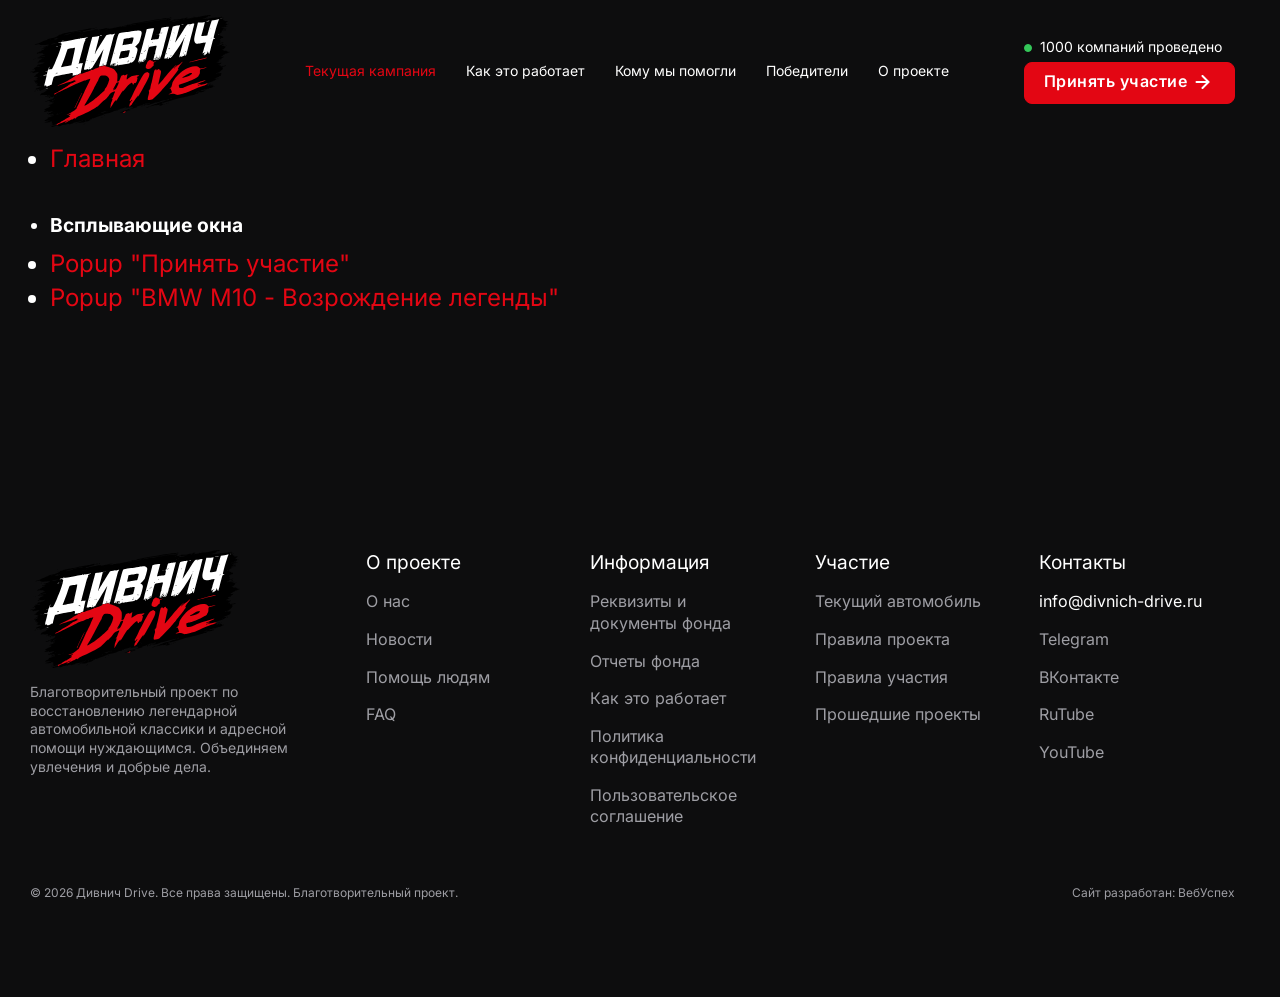
==== index.html @ 44186114 "add" ====
<!DOCTYPE html>
<html lang="ru">
    <head>
        <title>Главная</title>
        <meta http-equiv="X-UA-Compatible" content="IE=edge" />
        <meta charset="utf-8" />
        <meta name="keywords" content="" />
        <meta name="description" content="" />
        <meta name="author" content="" />
        <meta name="viewport" content="width=device-width, initial-scale=1.0" />
        <link rel="stylesheet" href="./css/reset.css" />
        <link rel="stylesheet" href="./css/fancybox.css" />
        <link rel="stylesheet" href="./css/swiper-bundle.min.css" />

        <script src="./js/swiper-bundle.min.js" defer></script>
        <script src="./js/inputmask.min.js" defer></script>
        <script src="./js/fancybox.umd.js" defer></script>
        <script src="./js/scripts.js" defer></script>
        <link rel="stylesheet" href="./css/style.css" />
    </head>
    <body>
        <!-- wrap -->
        <div class="wrap">
            <!-- header -->
            <header class="header">
                <div class="inner-wrap">
                    <div class="logo-inner-wrap">
                        <a href="" class="logo">
                            <img src="./img/logo.svg" alt="" />
                        </a>
                    </div>
                    <div class="menu-inner-wrap js-popup-wrap">
                        <a href="" class="btn-popup btn-action-ico ico-menu js-btn-popup-toggle"></a>
                        <div class="menu-content-block js-popup-block">
                            <div class="menu-wrap">
                                <ul class="menu">
                                    <li>
                                        <a href="" class="btn-menu active">
                                            <div class="button-title">Текущая кампания</div>
                                        </a>
                                    </li>
                                    <li>
                                        <a href="" class="btn-menu">
                                            <div class="button-title">Как это работает</div>
                                        </a>
                                    </li>
                                    <li>
                                        <a href="" class="btn-menu">
                                            <div class="button-title">Кому мы помогли</div>
                                        </a>
                                    </li>
                                    <li>
                                        <a href="" class="btn-menu">
                                            <div class="button-title">Победители</div>
                                        </a>
                                    </li>
                                    <li>
                                        <a href="" class="btn-menu">
                                            <div class="button-title">О проекте</div>
                                        </a>
                                    </li>
                                </ul>
                            </div>
                            <div class="actions-wrap">
                                <div class="info-wrap">
                                    <div class="elm-status">1000 компаний проведено</div>
                                </div>
                                <div class="action-wrap">
                                    <a
                                        href=""
                                        class="btn button-small button-arrow js-popup-open"
                                        data-popup="popup-main"
                                    >
                                        <div class="button-title">Принять участие</div>
                                    </a>
                                </div>
                            </div>
                        </div>
                    </div>
                    <div class="actions-inner-wrap">
                        <div class="info-wrap">
                            <div class="elm-status">1000 компаний проведено</div>
                        </div>
                        <div class="action-wrap">
                            <a href="" class="btn button-small button-arrow js-popup-open" data-popup="popup-main">
                                <div class="button-title">Принять участие</div>
                            </a>
                        </div>
                    </div>
                </div>
            </header>
            <!-- /header -->
            <!-- page -->
            <div class="page-full">
                <br />
                <br />
                <br />
                <br />
                <br />
                <style>
                    .ul-menu {
                        font-size: 1.5em;
                        line-height: 1.15;
                    }
                    .ul-menu li {
                        padding-left: 0;
                        margin: 0;
                    }
                    .ul-menu li a {
                        display: inline-block;
                        padding: 3px 0;
                    }
                    .ul-menu li:before {
                        display: none;
                    }
                    .ul-menu .li-sep {
                        font-size: 0.8em;
                        font-weight: bold;
                        margin-top: 2em;
                        padding-bottom: 0.6em;
                    }
                    .ul-menu .li-sep:first-child {
                        margin-top: 0;
                    }
                </style>
                <ul class="ul-menu">
                    <li class="li-sep">Основные страницы</li>
                    <li><a href="main.html">Главная</a></li>

                    <li class="li-sep">Всплывающие окна</li>
                    <li><a href="" class="js-popup-open" data-popup="popup-main">Popup "Принять участие"</a></li>
                    <li>
                        <a href="" class="js-popup-open" data-popup="popup-project">
                            Popup "BMW M10 - Возрождение легенды"
                        </a>
                    </li>
                </ul>
                <br />
                <br />
                <br />
                <br />
                <br />
            </div>
            <!-- /page -->

            <!-- footer -->
            <footer class="footer">
                <!--footer-main-panel-->
                <div class="footer-main-panel cnt-section">
                    <div class="inner-wrap">
                        <div class="info-inner-wrap">
                            <div class="logo-wrap">
                                <a href="" class="logo">
                                    <img src="./img/logo.svg" alt="" />
                                </a>
                            </div>
                            <div class="info-wrap">
                                <p>
                                    Благотворительный проект по восстановлению легендарной автомобильной классики и
                                    адресной помощи нуждающимся. Объединяем увлечения и добрые дела.
                                </p>
                            </div>
                        </div>
                        <div class="menu-inner-wrap">
                            <div class="menu-wrap">
                                <div class="menu-title">О проекте</div>
                                <ul class="menu">
                                    <li><a href="">О нас</a></li>
                                    <li><a href="">Новости</a></li>
                                    <li><a href="">Помощь людям</a></li>
                                    <li><a href="">FAQ</a></li>
                                </ul>
                            </div>
                            <div class="menu-wrap">
                                <div class="menu-title">Информация</div>
                                <ul class="menu">
                                    <li><a href="">Реквизиты и документы фонда</a></li>
                                    <li><a href="">Отчеты фонда</a></li>
                                    <li><a href="">Как это работает</a></li>
                                    <li><a href="">Политика конфиденциальности</a></li>
                                    <li><a href="">Пользовательское соглашение</a></li>
                                </ul>
                            </div>
                            <div class="menu-wrap">
                                <div class="menu-title">Участие</div>
                                <ul class="menu">
                                    <li><a href="">Текущий автомобиль</a></li>
                                    <li><a href="">Правила проекта</a></li>
                                    <li><a href="">Правила участия</a></li>
                                    <li><a href="">Прошедшие проекты</a></li>
                                </ul>
                            </div>
                            <div class="menu-wrap">
                                <div class="menu-title">Контакты</div>
                                <ul class="menu">
                                    <li><a href="" class="btn-menu-light">info@divnich-drive.ru</a></li>
                                    <li><a href="">Telegram</a></li>
                                    <li><a href="">ВКонтакте</a></li>
                                    <li><a href="">RuTube</a></li>
                                    <li><a href="">YouTube</a></li>
                                </ul>
                            </div>
                        </div>
                    </div>
                </div>
                <!--/footer-main-panel-->
                <!--footer-bottom-panel-->
                <div class="footer-bottom-panel cnt-section">
                    <div class="inner-wrap">
                        <div class="info-inner-wrap">
                            <div class="info-wrap">
                                <p>© 2026 Дивнич Drive. Все права защищены. Благотворительный проект.</p>
                            </div>
                            <div class="info-wrap">
                                <p>
                                    Сайт разработан:
                                    <a href="">ВебУспех</a>
                                </p>
                            </div>
                        </div>
                    </div>
                </div>
                <!--/footer-bottom-panel-->
            </footer>
            <!-- /footer -->
        </div>
        <!-- /wrap -->

        <!-- popups (всплывающие окна) -->
        <div class="popup-outer-box" id="popup-main">
            <div class="popup-box">
                <a href="" class="btn-popup-close btn-action-ico ico-close js-popup-close"></a>
                <div class="popup-content-wrap">
                    <form action="/" class="form-box">
                        <div class="frm-title-wrap">
                            <div class="frm-title h2-title">Участвовать в&nbsp;проекте</div>
                        </div>
                        <div class="frm-content-wrap">
                            <div class="frm-total-wrap">
                                <div class="frm-total-title text-shadow">Стоимость участия</div>
                                <div class="frm-total-value text-shadow text-att h1-title">5 000 ₽</div>
                            </div>
                            <div class="frm-row">
                                <div class="row-title">ФИО</div>
                                <div class="frm-field">
                                    <div class="frm-field-input">
                                        <input type="text" class="form-input" placeholder="Иванов Иван Иванович" />
                                    </div>
                                </div>
                            </div>
                            <div class="frm-row">
                                <div class="row-title">Номер телефона</div>
                                <div class="frm-field">
                                    <div class="frm-field-input">
                                        <input type="tel" class="form-input" placeholder="" />
                                    </div>
                                </div>
                            </div>
                            <div class="frm-row">
                                <div class="row-title">Выберите способ оплаты</div>
                                <div class="frm-field field-half">
                                    <div class="frm-select-button">
                                        <input type="radio" name="pay-popup" id="pay-popup01" checked />
                                        <label for="pay-popup01">
                                            <div class="lbl-ico">
                                                <img
                                                    src="data:image/svg+xml,%3csvg%20width='39'%20height='45'%20viewBox='0%200%2039%2045'%20fill='none'%20xmlns='http://www.w3.org/2000/svg'%3e%3cpath%20d='M11.3246%2022.4961L5.45044%2025.8829L0%2035.3212L22.2338%2022.4961H11.3246Z'%20fill='%23874691'/%3e%3cpath%20d='M28.1081%2012.8252L22.2339%2016.212L16.7834%2025.6503L39.0089%2012.8252H28.1081Z'%20fill='%23DA1844'/%3e%3cpath%20d='M22.2339%209.43827L16.7834%200V19.3497V25.6502V45L22.2339%2035.5617V9.43827Z'%20fill='%23F9B229'/%3e%3cpath%20d='M16.7834%200L22.2339%209.43827L28.1081%2012.8251H39.0089L16.7834%200Z'%20fill='%23F07F1A'/%3e%3cpath%20d='M16.7834%2019.3496V44.9999L22.2339%2035.5615V28.7796L16.7834%2019.3496Z'%20fill='%2372B22C'/%3e%3cpath%20d='M28.1081%2032.1748L22.2339%2035.5617L16.7834%2045L39.0089%2032.1748H28.1081Z'%20fill='%2300743E'/%3e%3cpath%20d='M0%209.6709V35.3211L5.45044%2025.8829V19.1092L0%209.6709Z'%20fill='%235F5A94'/%3e%3cpath%20d='M16.7834%2019.3499V19.3582L0%209.6709L5.45044%2019.1092L28.108%2032.1751H39.0089L16.7834%2019.3499Z'%20fill='%230D90CD'/%3e%3c/svg%3e"
                                                    alt=""
                                                />
                                            </div>
                                            <div class="lbl-title-wrap text-shadow">
                                                <div class="lbl-title">СБП</div>
                                                <div class="lbl-info">Быстро и&nbsp;безопасно</div>
                                            </div>
                                        </label>
                                    </div>
                                </div>
                                <div class="frm-field field-half">
                                    <div class="frm-select-button">
                                        <input type="radio" name="pay-popup" id="pay-popup02" />
                                        <label for="pay-popup02">
                                            <div class="lbl-ico">
                                                <img
                                                    src="data:image/svg+xml,%3csvg%20width='39'%20height='31'%20viewBox='0%200%2039%2031'%20fill='none'%20xmlns='http://www.w3.org/2000/svg'%3e%3cpath%20d='M35.7432%200H3.25677C1.45573%200%200%201.45573%200%203.25V27.0833C0%2028.8776%201.45573%2030.3333%203.25677%2030.3333H35.7432C37.5443%2030.3333%2039%2028.8776%2039%2027.0833V3.25C39%201.45573%2037.5443%200%2035.7432%200ZM3.66302%203.25H35.337C35.5604%203.25%2035.7432%203.43281%2035.7432%203.65625V6.5H3.25677V3.65625C3.25677%203.43281%203.43958%203.25%203.66302%203.25ZM35.337%2027.0833H3.66302C3.43958%2027.0833%203.25677%2026.9005%203.25677%2026.6771V15.1667H35.7432V26.6771C35.7432%2026.9005%2035.5604%2027.0833%2035.337%2027.0833ZM13%2020.3125V23.0208C13%2023.4677%2012.6344%2023.8333%2012.1875%2023.8333H7.3125C6.86563%2023.8333%206.5%2023.4677%206.5%2023.0208V20.3125C6.5%2019.8656%206.86563%2019.5%207.3125%2019.5H12.1875C12.6344%2019.5%2013%2019.8656%2013%2020.3125ZM26%2020.3125V23.0208C26%2023.4677%2025.6344%2023.8333%2025.1875%2023.8333H15.9792C15.5323%2023.8333%2015.1667%2023.4677%2015.1667%2023.0208V20.3125C15.1667%2019.8656%2015.5323%2019.5%2015.9792%2019.5H25.1875C25.6344%2019.5%2026%2019.8656%2026%2020.3125Z'%20fill='white'/%3e%3c/svg%3e"
                                                    alt=""
                                                />
                                            </div>
                                            <div class="lbl-title-wrap text-shadow">
                                                <div class="lbl-title">Банковской картой</div>
                                            </div>
                                        </label>
                                    </div>
                                </div>
                            </div>
                            <div class="frm-row-submit">
                                <div class="frm-field">
                                    <button type="submit" class="btn">
                                        <div class="button-title">Оплатить и участвовать</div>
                                    </button>
                                </div>
                                <div class="frm-field field-info">
                                    <div class="elm-panel-info">
                                        <div class="elm-ico">
                                            <img
                                                src="data:image/svg+xml,%3csvg%20width='24'%20height='22'%20viewBox='-3%200%2024%2022'%20fill='none'%20xmlns='http://www.w3.org/2000/svg'%3e%3cpath%20d='M16.9898%202.76328L9.02578%200.0492187C8.92969%200.0164062%208.80078%200%208.67188%200C8.54297%200%208.41406%200.0164062%208.31797%200.0492187L0.353906%202.76328C0.159375%202.82891%200%203.05391%200%203.26016V14.5664C0%2014.7727%200.133594%2015.0445%200.295313%2015.1734L8.37422%2021.4687C8.45625%2021.532%208.56172%2021.5648%208.66953%2021.5648C8.77734%2021.5648%208.88516%2021.532%208.96484%2021.4687L17.0438%2015.1734C17.2055%2015.0469%2017.3391%2014.775%2017.3391%2014.5664V3.26016C17.3438%203.05391%2017.1844%202.83125%2016.9898%202.76328ZM15.6562%2014.1164L8.67188%2019.5586L1.6875%2014.1164V4.09453L8.67188%201.71328L15.6562%204.09453V14.1164ZM6.14531%209.40547C6.075%209.30937%205.9625%209.25078%205.84063%209.25078H4.54688C4.39453%209.25078%204.30547%209.42422%204.39453%209.54844L7.35703%2013.6266C7.39206%2013.6745%207.43791%2013.7135%207.49085%2013.7404C7.5438%2013.7673%207.60234%2013.7813%207.66172%2013.7813C7.7211%2013.7813%207.77964%2013.7673%207.83258%2013.7404C7.88553%2013.7135%207.93138%2013.6745%207.96641%2013.6266L12.9492%206.76641C13.0383%206.64219%2012.9492%206.46875%2012.7969%206.46875H11.5031C11.3836%206.46875%2011.2687%206.52734%2011.1984%206.62344L7.66172%2011.4937L6.14531%209.40547Z'%20fill='%23E30613'/%3e%3c/svg%3e"
                                                alt=""
                                            />
                                        </div>
                                        <div class="panel-title-wrap">
                                            <div class="panel-title">Ваши данные под защитой</div>
                                        </div>
                                    </div>
                                </div>
                            </div>
                        </div>
                        <div class="frm-info-wrap">
                            <div class="elm-ico">
                                <img
                                    src="data:image/svg+xml,%3csvg%20width='42'%20height='42'%20viewBox='0%200%2042%2042'%20fill='none'%20xmlns='http://www.w3.org/2000/svg'%3e%3cg%20id='24%20/%20notifications%20/%20alert-circle'%3e%3cpath%20id='icon'%20fill-rule='evenodd'%20clip-rule='evenodd'%20d='M1.73804%2021C1.73804%2031.6315%2010.2976%2040.25%2020.8563%2040.25C31.415%2040.25%2039.9746%2031.6315%2039.9746%2021C39.9746%2010.3685%2031.415%201.75%2020.8563%201.75C10.2976%201.75%201.73804%2010.3685%201.73804%2021ZM36.4985%2021C36.4985%2029.6985%2029.4953%2036.75%2020.8563%2036.75C12.2173%2036.75%205.21409%2029.6985%205.21409%2021C5.21409%2012.3015%2012.2173%205.25%2020.8563%205.25C29.4953%205.25%2036.4985%2012.3015%2036.4985%2021ZM20.8569%2031.4971C21.8171%2031.4971%2022.5955%2030.7136%2022.5955%2029.7471C22.5955%2028.7806%2021.8171%2027.9971%2020.8569%2027.9971C19.8967%2027.9971%2019.1183%2028.7806%2019.1183%2029.7471C19.1183%2030.7136%2019.8967%2031.4971%2020.8569%2031.4971ZM22.6006%2010.4971H19.1234V24.4971H22.6006V10.4971Z'%20fill='%23E30613'/%3e%3c/g%3e%3c/svg%3e"
                                    alt=""
                                />
                            </div>
                            <div class="info-title">
                                После оплаты вы получите номер участника. Список участников будет опубликован перед
                                прямым эфиром
                            </div>
                        </div>
                    </form>
                </div>
            </div>
        </div>
        <!--/popup-outer-box-->

        <div class="popup-outer-box popup-project" id="popup-project">
            <div class="popup-box">
                <a href="" class="btn-popup-close btn-action-ico ico-close js-popup-close"></a>
                <div class="popup-content-wrap">
                    <div class="popup-inner-content">
                        <!--info-project-box-->
                        <div class="info-project-box">
                            <div class="box-inner-wrap">
                                <div class="title-inner-wrap">
                                    <h1 class="page-title text-shadow section-title">
                                        BMW М10
                                        <br />
                                        <span class="text-att">Возрождение легенды</span>
                                    </h1>
                                    <h2 class="h4-title section-subtitle h4-title elm-hidden-desktop">
                                        Стань участником проекта
                                        <br />
                                        “BMW M10”
                                    </h2>
                                    <p>
                                        Мы фиксируем каждый этап проекта — от покупки автомобиля до финальной
                                        подготовки. Здесь можно следить за ходом работ, смотреть фото и видео и видеть,
                                        как BMW M10 постепенно возвращается к новой жизни
                                    </p>
                                </div>
                                <div class="bg-photo-wrap">
                                    <img src="./img/popup.jpg" alt="" class="img-bg-cover" />
                                </div>
                                <div class="photo-inner-wrap">
                                    <div class="elm-photo">
                                        <img src="./img/popup.png" alt="" />
                                    </div>
                                </div>
                                <div class="info-inner-wrap">
                                    <div class="info-title h4-title">Характеристики:</div>
                                    <div class="info-rows-wrap">
                                        <div class="elm-row">
                                            <div class="row-title">Марка</div>
                                            <div class="row-value">BMW M10</div>
                                        </div>
                                        <div class="elm-row">
                                            <div class="row-title">Год выпуска</div>
                                            <div class="row-value">2010</div>
                                        </div>
                                        <div class="elm-row">
                                            <div class="row-title">Двигатель</div>
                                            <div class="row-value">3,0 л - 350 л/с</div>
                                        </div>
                                        <div class="elm-row">
                                            <div class="row-title">Коробка</div>
                                            <div class="row-value">Автомат</div>
                                        </div>
                                        <div class="elm-row">
                                            <div class="row-title">Привод</div>
                                            <div class="row-value">Задний</div>
                                        </div>
                                        <div class="elm-row">
                                            <div class="row-title">Пробег</div>
                                            <div class="row-value">32 000 км</div>
                                        </div>
                                        <div class="elm-row row-column">
                                            <div class="row-title">Комплектация</div>
                                            <div class="row-value">
                                                M пакет, люк, камера заднего вида, электропакет, полный электропакет
                                            </div>
                                        </div>
                                    </div>
                                </div>
                                <div class="more-inner-wrap">
                                    <a href="" class="btn button-link button-arrow js-btn-tgl active">
                                        <div class="button-title">
                                            <span class="button-text-show">Развернуть характеристики</span>
                                            <span class="button-text-hide">Свернуть характеристики</span>
                                        </div>
                                    </a>
                                </div>
                            </div>
                        </div>
                        <!--/info-project-box-->
                        <!--title-box-->
                        <div class="title-box">
                            <h2 class="h2-title section-title">Прогресс проекта</h2>
                        </div>
                        <!--/title-box-->
                        <!--tiles-box-->
                        <div class="tiles-box">
                            <div class="slider-inner-wrap slider-tiles">
                                <div class="slider-wrap swiper">
                                    <div class="slider swiper-wrapper">
                                        <!--sl-wrap-->
                                        <div class="sl-wrap swiper-slide">
                                            <div class="item-tile-progress">
                                                <div class="elm-ico">
                                                    <img src="./img/progress01.svg" alt="" />
                                                </div>
                                                <div class="tile-title">Покупка автомобиля</div>
                                                <div class="tile-status">
                                                    <div class="elm-status color-alert">Выполнено</div>
                                                </div>
                                            </div>
                                        </div>
                                        <!--/sl-wrap-->
                                        <!--sl-wrap-->
                                        <div class="sl-wrap swiper-slide">
                                            <div class="item-tile-progress">
                                                <div class="elm-ico">
                                                    <img src="./img/progress01.svg" alt="" />
                                                </div>
                                                <div class="tile-title">Подготовка автомобиля</div>
                                                <div class="tile-status">
                                                    <div class="elm-status color-alert">Выполнено</div>
                                                </div>
                                            </div>
                                        </div>
                                        <!--/sl-wrap-->
                                        <!--sl-wrap-->
                                        <div class="sl-wrap swiper-slide">
                                            <div class="item-tile-progress">
                                                <div class="elm-ico">
                                                    <img src="./img/progress01.svg" alt="" />
                                                </div>
                                                <div class="tile-title">Тестирование автомобиля</div>
                                                <div class="tile-status">
                                                    <div class="elm-status color-progress">В процессе</div>
                                                </div>
                                            </div>
                                        </div>
                                        <!--/sl-wrap-->
                                        <!--sl-wrap-->
                                        <div class="sl-wrap swiper-slide">
                                            <div class="item-tile-progress">
                                                <div class="elm-ico">
                                                    <img src="./img/progress01.svg" alt="" />
                                                </div>
                                                <div class="tile-title">Доработки автомобиля</div>
                                                <div class="tile-status">
                                                    <div class="elm-status color-base-light">Скоро</div>
                                                </div>
                                            </div>
                                        </div>
                                        <!--/sl-wrap-->
                                        <!--sl-wrap-->
                                        <div class="sl-wrap swiper-slide">
                                            <div class="item-tile-progress">
                                                <div class="elm-ico">
                                                    <img src="./img/progress01.svg" alt="" />
                                                </div>
                                                <div class="tile-title">Финальная съемка</div>
                                                <div class="tile-status">
                                                    <div class="elm-status color-base-light">Скоро</div>
                                                </div>
                                            </div>
                                        </div>
                                        <!--/sl-wrap-->
                                        <!--sl-wrap-->
                                        <div class="sl-wrap swiper-slide">
                                            <div class="item-tile-progress">
                                                <div class="elm-ico">
                                                    <img src="./img/progress01.svg" alt="" />
                                                </div>
                                                <div class="tile-title">Прямой эфир</div>
                                                <div class="tile-status">
                                                    <div class="elm-status color-base-light">Скоро</div>
                                                </div>
                                            </div>
                                        </div>
                                        <!--/sl-wrap-->
                                        <!--sl-wrap-->
                                        <div class="sl-wrap swiper-slide">
                                            <div class="item-tile-progress">
                                                <div class="elm-ico">
                                                    <img src="./img/progress01.svg" alt="" />
                                                </div>
                                                <div class="tile-title">Передача победителю</div>
                                                <div class="tile-status">
                                                    <div class="elm-status color-base-light">Скоро</div>
                                                </div>
                                            </div>
                                        </div>
                                        <!--/sl-wrap-->
                                        <!--sl-wrap-->
                                        <div class="sl-wrap swiper-slide">
                                            <div class="item-tile-progress">
                                                <div class="elm-ico">
                                                    <img src="./img/progress01.svg" alt="" />
                                                </div>
                                                <div class="tile-title">Передача помощи</div>
                                                <div class="tile-status">
                                                    <div class="elm-status color-base-light">Скоро</div>
                                                </div>
                                            </div>
                                        </div>
                                        <!--/sl-wrap-->
                                    </div>
                                </div>
                                <div class="slider-pagination slider-tiles-pagination"></div>
                                <div class="button-slider button-slider-prev button-slider-tiles-prev"></div>
                                <div class="button-slider button-slider-next button-slider-tiles-next"></div>
                            </div>
                        </div>
                        <!--/tiles-box-->
                        <!--title-box-->
                        <div class="title-box">
                            <h2 class="h2-title section-title">Что уже сделано</h2>
                        </div>
                        <!--/title-box-->
                        <!--tiles-box-->
                        <div class="tiles-box">
                            <div class="items-wrap">
                                <!--item wrap-->
                                <div class="item-wrap">
                                    <div class="item-tile-check">
                                        <div class="tile-info">12.12.2026</div>
                                        <div class="tile-title">
                                            Полное техническое обслуживание, выхлоп и внутренний стайлинг, устранение
                                            кузовных дефектов, диски R20
                                        </div>
                                    </div>
                                </div>
                                <!--/item wrap-->
                                <!--item wrap-->
                                <div class="item-wrap">
                                    <div class="item-tile-check">
                                        <div class="tile-info">12.12.2026</div>
                                        <div class="tile-title">
                                            Полное техническое обслуживание, выхлоп и внутренний стайлинг, устранение
                                            кузовных дефектов, диски R20
                                        </div>
                                    </div>
                                </div>
                                <!--/item wrap-->
                                <!--item wrap-->
                                <div class="item-wrap">
                                    <div class="item-tile-check">
                                        <div class="tile-info">12.12.2026</div>
                                        <div class="tile-title">
                                            Полное техническое обслуживание, выхлоп и внутренний стайлинг, устранение
                                            кузовных дефектов, диски R20
                                        </div>
                                    </div>
                                </div>
                                <!--/item wrap-->
                            </div>
                        </div>
                        <!--/tiles-box-->
                        <div class="more-inner-wrap">
                            <a href="" class="btn button-link button-arrow js-btn-tgl active">
                                <div class="button-title">
                                    <span class="button-text-show">Развернуть прогресс</span>
                                    <span class="button-text-hide">Свернуть прогресс</span>
                                </div>
                            </a>
                        </div>
                        <!--title-box-->
                        <div class="title-box">
                            <h2 class="h2-title section-title">Хроники проекта</h2>
                        </div>
                        <!--/title-box-->
                        <!--tiles-box-->
                        <div class="tiles-box">
                            <div class="slider-inner-wrap slider-tiles">
                                <div class="slider-wrap swiper">
                                    <div class="slider swiper-wrapper">
                                        <!--sl-wrap-->
                                        <div class="sl-wrap swiper-slide">
                                            <div class="item-tile-project-inner">
                                                <div class="tile-photo-wrap">
                                                    <a href="" class="elm-photo photo-cover">
                                                        <img src="./img/car.jpg" alt="" />
                                                    </a>
                                                </div>
                                                <div class="tile-info-wrap">
                                                    <div class="tile-info">12.08.2026</div>
                                                    <div class="tile-title">
                                                        <a href="">Посмотрите на фотографии автомобиля</a>
                                                    </div>
                                                </div>
                                                <div class="elm-panel-actions">
                                                    <div class="panel-soc-wrap">
                                                        <a href="" class="btn-action-soc">
                                                            <img
                                                                src="data:image/svg+xml,%3csvg%20width='25'%20height='25'%20viewBox='0%200%2025%2025'%20fill='none'%20xmlns='http://www.w3.org/2000/svg'%3e%3cpath%20d='M19.2069%200.341309H5.39031C2.57823%200.341309%200.298584%202.62095%200.298584%205.43303V19.2496C0.298584%2022.0617%202.57823%2024.3413%205.39031%2024.3413H19.2069C22.0189%2024.3413%2024.2986%2022.0617%2024.2986%2019.2496V5.43303C24.2986%202.62095%2022.0189%200.341309%2019.2069%200.341309Z'%20fill='%230B1D38'/%3e%3cg%20filter='url(%23filter0_i_63_340)'%3e%3cpath%20d='M19.9636%207.01385C20.801%207.01385%2021.4799%206.33497%2021.4799%205.49752C21.4799%204.66008%2020.801%203.9812%2019.9636%203.9812C19.1261%203.9812%2018.4473%204.66008%2018.4473%205.49752C18.4473%206.33497%2019.1261%207.01385%2019.9636%207.01385Z'%20fill='%23F41240'/%3e%3c/g%3e%3cg%20filter='url(%23filter1_i_63_340)'%3e%3cpath%20d='M15.4577%206.84619H4.80103V18.6929H7.76713V14.8387H13.4507L16.0438%2018.6929H19.3652L16.5056%2014.8209C17.3937%2014.6788%2018.0331%2014.3414%2018.4238%2013.8086C18.8146%2013.2757%2019.01%2012.4232%2019.01%2011.2865V10.3984C19.01%209.72348%2018.9389%209.19065%2018.8146%208.78214C18.6902%208.37367%2018.4771%208.0184%2018.1752%207.69871C17.8555%207.39679%2017.5002%207.18365%2017.074%207.04157C16.6477%206.91721%2016.1149%206.84619%2015.4577%206.84619ZM14.9782%2012.2278H7.76713V9.45709H14.9782C15.3866%209.45709%2015.6709%209.52811%2015.8129%209.65247C15.955%209.77678%2016.0438%2010.0077%2016.0438%2010.3451V11.3397C16.0438%2011.695%2015.955%2011.9259%2015.8129%2012.0502C15.6709%2012.1745%2015.3866%2012.2278%2014.9782%2012.2278Z'%20fill='white'/%3e%3c/g%3e%3cg%20filter='url(%23filter2_f_63_340)'%3e%3cpath%20d='M19.0953%200.948242H5.49085C2.98204%200.948242%200.948242%202.98204%200.948242%205.49085V19.1562C0.948242%2021.665%202.98204%2023.6988%205.49085%2023.6988H19.0953C21.6041%2023.6988%2023.6379%2021.665%2023.6379%2019.1562V5.49085C23.6379%202.98204%2021.6041%200.948242%2019.0953%200.948242Z'%20stroke='black'%20stroke-opacity='0.65'%20stroke-width='0.299513'/%3e%3c/g%3e%3cdefs%3e%3cfilter%20id='filter0_i_63_340'%20x='18.4473'%20y='3.9812'%20width='3.03271'%20height='3.43206'%20filterUnits='userSpaceOnUse'%20color-interpolation-filters='sRGB'%3e%3cfeFlood%20flood-opacity='0'%20result='BackgroundImageFix'/%3e%3cfeBlend%20mode='normal'%20in='SourceGraphic'%20in2='BackgroundImageFix'%20result='shape'/%3e%3cfeColorMatrix%20in='SourceAlpha'%20type='matrix'%20values='0%200%200%200%200%200%200%200%200%200%200%200%200%200%200%200%200%200%20127%200'%20result='hardAlpha'/%3e%3cfeOffset%20dy='0.39935'/%3e%3cfeGaussianBlur%20stdDeviation='0.199675'/%3e%3cfeComposite%20in2='hardAlpha'%20operator='arithmetic'%20k2='-1'%20k3='1'/%3e%3cfeColorMatrix%20type='matrix'%20values='0%200%200%200%200%200%200%200%200%200%200%200%200%200%200%200%200%200%200.5%200'/%3e%3cfeBlend%20mode='normal'%20in2='shape'%20result='effect1_innerShadow_63_340'/%3e%3c/filter%3e%3cfilter%20id='filter1_i_63_340'%20x='4.80103'%20y='6.84619'%20width='14.5642'%20height='12.246'%20filterUnits='userSpaceOnUse'%20color-interpolation-filters='sRGB'%3e%3cfeFlood%20flood-opacity='0'%20result='BackgroundImageFix'/%3e%3cfeBlend%20mode='normal'%20in='SourceGraphic'%20in2='BackgroundImageFix'%20result='shape'/%3e%3cfeColorMatrix%20in='SourceAlpha'%20type='matrix'%20values='0%200%200%200%200%200%200%200%200%200%200%200%200%200%200%200%200%200%20127%200'%20result='hardAlpha'/%3e%3cfeOffset%20dy='0.39935'/%3e%3cfeGaussianBlur%20stdDeviation='0.199675'/%3e%3cfeComposite%20in2='hardAlpha'%20operator='arithmetic'%20k2='-1'%20k3='1'/%3e%3cfeColorMatrix%20type='matrix'%20values='0%200%200%200%200%200%200%200%200%200%200%200%200%200%200%200%200%200%200.5%200'/%3e%3cfeBlend%20mode='normal'%20in2='shape'%20result='effect1_innerShadow_63_340'/%3e%3c/filter%3e%3cfilter%20id='filter2_f_63_340'%20x='-0.000115752'%20y='-0.000115752'%20width='24.5864'%20height='24.6474'%20filterUnits='userSpaceOnUse'%20color-interpolation-filters='sRGB'%3e%3cfeFlood%20flood-opacity='0'%20result='BackgroundImageFix'/%3e%3cfeBlend%20mode='normal'%20in='SourceGraphic'%20in2='BackgroundImageFix'%20result='shape'/%3e%3cfeGaussianBlur%20stdDeviation='0.39935'%20result='effect1_foregroundBlur_63_340'/%3e%3c/filter%3e%3c/defs%3e%3c/svg%3e"
                                                                alt=""
                                                            />
                                                        </a>
                                                        <a href="" class="btn-action-soc">
                                                            <img
                                                                src="data:image/svg+xml,%3csvg%20width='24'%20height='24'%20viewBox='0%200%2024%2024'%20fill='none'%20xmlns='http://www.w3.org/2000/svg'%3e%3crect%20width='24'%20height='24'%20fill='%235181B8'/%3e%3crect%20width='24'%20height='24'%20rx='12'%20fill='%235181B8'/%3e%3cpath%20fill-rule='evenodd'%20clip-rule='evenodd'%20d='M19.6329%208.26742C19.7442%207.89659%2019.6329%207.62402%2019.1035%207.62402H17.3531C16.908%207.62402%2016.703%207.85945%2016.5917%208.11914C16.5917%208.11914%2015.7015%2010.2888%2014.4404%2011.6981C14.0325%2012.1061%2013.847%2012.2357%2013.6245%2012.2357C13.5132%2012.2357%2013.3522%2012.1061%2013.3522%2011.7352V8.26742C13.3522%207.82232%2013.223%207.62402%2012.8521%207.62402H10.1014C9.82336%207.62402%209.65607%207.83057%209.65607%208.02637C9.65607%208.44834%2010.2865%208.54561%2010.3515%209.73239V12.3101C10.3515%2012.8752%2010.2495%2012.9778%2010.0269%2012.9778C9.43352%2012.9778%207.99018%2010.7983%207.13398%208.30456C6.96619%207.81982%206.7979%207.62402%206.35055%207.62402H4.60014C4.10002%207.62402%204%207.85945%204%208.11914C4%208.58275%204.59351%2010.8823%206.76314%2013.9235C8.20973%2016.0002%2010.2475%2017.1262%2012.1019%2017.1262C13.2147%2017.1262%2013.3522%2016.8762%2013.3522%2016.4455V14.8757C13.3522%2014.3756%2013.4576%2014.2758%2013.8098%2014.2758C14.0696%2014.2758%2014.5146%2014.4056%2015.5532%2015.407C16.74%2016.5936%2016.9355%2017.1262%2017.6032%2017.1262H19.3536C19.8537%2017.1262%2020.1038%2016.8762%2019.9595%2016.3827C19.8017%2015.8908%2019.2351%2015.1774%2018.4831%2014.3315C18.0752%2013.8492%2017.4631%2013.33%2017.2779%2013.0704C17.0182%2012.7366%2017.0923%2012.5883%2017.2779%2012.2917C17.2779%2012.2917%2019.4103%209.28754%2019.6329%208.26755V8.26742Z'%20fill='white'/%3e%3c/svg%3e"
                                                                alt=""
                                                            />
                                                        </a>
                                                        <a href="" class="btn-action-soc">
                                                            <img
                                                                src="data:image/svg+xml,%3csvg%20width='24'%20height='24'%20viewBox='0%200%2024%2024'%20fill='none'%20xmlns='http://www.w3.org/2000/svg'%3e%3crect%20width='24'%20height='24'%20fill='%23FF0000'/%3e%3crect%20width='24'%20height='24'%20rx='12'%20fill='%23FF0000'/%3e%3cpath%20d='M12%206.74878C12.014%206.74878%2016.6971%206.7493%2017.8691%207.07007C18.5116%207.24309%2019.0184%207.74989%2019.1914%208.39233C19.5126%209.56626%2019.5%2012.0125%2019.5%2012.0125C19.5%2012.0306%2019.499%2014.4503%2019.1914%2015.6199C19.0184%2016.2623%2018.5115%2016.7691%2017.8691%2016.9421C16.6971%2017.2506%2012.014%2017.2507%2012%2017.2507C12%2017.2507%207.31705%2017.2517%206.13086%2016.9304C5.48842%2016.7575%204.98162%2016.2506%204.80859%2015.6082C4.4997%2014.4467%204.5%2011.9998%204.5%2011.9998C4.50001%2011.9723%204.50154%209.55955%204.80859%208.39233C4.98157%207.74984%205.50072%207.23036%206.13086%207.05737C7.30466%206.74848%2012%206.74878%2012%206.74878ZM10.5049%2014.2488L14.4092%2011.9998L10.5049%209.75171V14.2488Z'%20fill='white'/%3e%3c/svg%3e"
                                                                alt=""
                                                            />
                                                        </a>
                                                    </div>
                                                    <div class="panel-link-wrap">
                                                        <a href="" class="btn button-link button-arrow">
                                                            <div class="button-title">Смотреть все фотографии</div>
                                                        </a>
                                                    </div>
                                                </div>
                                            </div>
                                        </div>
                                        <!--/sl-wrap-->
                                        <!--sl-wrap-->
                                        <div class="sl-wrap swiper-slide">
                                            <div class="item-tile-project-inner">
                                                <div class="tile-photo-wrap">
                                                    <a href="" class="elm-photo photo-cover photo-play">
                                                        <img src="./img/car.jpg" alt="" />
                                                    </a>
                                                </div>
                                                <div class="tile-info-wrap">
                                                    <div class="tile-info">12.08.2026</div>
                                                    <div class="tile-title">
                                                        <a href="">Видео о покупке и выборе</a>
                                                    </div>
                                                </div>
                                                <div class="elm-panel-actions">
                                                    <div class="panel-soc-wrap">
                                                        <a href="" class="btn-action-soc">
                                                            <img
                                                                src="data:image/svg+xml,%3csvg%20width='25'%20height='25'%20viewBox='0%200%2025%2025'%20fill='none'%20xmlns='http://www.w3.org/2000/svg'%3e%3cpath%20d='M19.2069%200.341309H5.39031C2.57823%200.341309%200.298584%202.62095%200.298584%205.43303V19.2496C0.298584%2022.0617%202.57823%2024.3413%205.39031%2024.3413H19.2069C22.0189%2024.3413%2024.2986%2022.0617%2024.2986%2019.2496V5.43303C24.2986%202.62095%2022.0189%200.341309%2019.2069%200.341309Z'%20fill='%230B1D38'/%3e%3cg%20filter='url(%23filter0_i_63_340)'%3e%3cpath%20d='M19.9636%207.01385C20.801%207.01385%2021.4799%206.33497%2021.4799%205.49752C21.4799%204.66008%2020.801%203.9812%2019.9636%203.9812C19.1261%203.9812%2018.4473%204.66008%2018.4473%205.49752C18.4473%206.33497%2019.1261%207.01385%2019.9636%207.01385Z'%20fill='%23F41240'/%3e%3c/g%3e%3cg%20filter='url(%23filter1_i_63_340)'%3e%3cpath%20d='M15.4577%206.84619H4.80103V18.6929H7.76713V14.8387H13.4507L16.0438%2018.6929H19.3652L16.5056%2014.8209C17.3937%2014.6788%2018.0331%2014.3414%2018.4238%2013.8086C18.8146%2013.2757%2019.01%2012.4232%2019.01%2011.2865V10.3984C19.01%209.72348%2018.9389%209.19065%2018.8146%208.78214C18.6902%208.37367%2018.4771%208.0184%2018.1752%207.69871C17.8555%207.39679%2017.5002%207.18365%2017.074%207.04157C16.6477%206.91721%2016.1149%206.84619%2015.4577%206.84619ZM14.9782%2012.2278H7.76713V9.45709H14.9782C15.3866%209.45709%2015.6709%209.52811%2015.8129%209.65247C15.955%209.77678%2016.0438%2010.0077%2016.0438%2010.3451V11.3397C16.0438%2011.695%2015.955%2011.9259%2015.8129%2012.0502C15.6709%2012.1745%2015.3866%2012.2278%2014.9782%2012.2278Z'%20fill='white'/%3e%3c/g%3e%3cg%20filter='url(%23filter2_f_63_340)'%3e%3cpath%20d='M19.0953%200.948242H5.49085C2.98204%200.948242%200.948242%202.98204%200.948242%205.49085V19.1562C0.948242%2021.665%202.98204%2023.6988%205.49085%2023.6988H19.0953C21.6041%2023.6988%2023.6379%2021.665%2023.6379%2019.1562V5.49085C23.6379%202.98204%2021.6041%200.948242%2019.0953%200.948242Z'%20stroke='black'%20stroke-opacity='0.65'%20stroke-width='0.299513'/%3e%3c/g%3e%3cdefs%3e%3cfilter%20id='filter0_i_63_340'%20x='18.4473'%20y='3.9812'%20width='3.03271'%20height='3.43206'%20filterUnits='userSpaceOnUse'%20color-interpolation-filters='sRGB'%3e%3cfeFlood%20flood-opacity='0'%20result='BackgroundImageFix'/%3e%3cfeBlend%20mode='normal'%20in='SourceGraphic'%20in2='BackgroundImageFix'%20result='shape'/%3e%3cfeColorMatrix%20in='SourceAlpha'%20type='matrix'%20values='0%200%200%200%200%200%200%200%200%200%200%200%200%200%200%200%200%200%20127%200'%20result='hardAlpha'/%3e%3cfeOffset%20dy='0.39935'/%3e%3cfeGaussianBlur%20stdDeviation='0.199675'/%3e%3cfeComposite%20in2='hardAlpha'%20operator='arithmetic'%20k2='-1'%20k3='1'/%3e%3cfeColorMatrix%20type='matrix'%20values='0%200%200%200%200%200%200%200%200%200%200%200%200%200%200%200%200%200%200.5%200'/%3e%3cfeBlend%20mode='normal'%20in2='shape'%20result='effect1_innerShadow_63_340'/%3e%3c/filter%3e%3cfilter%20id='filter1_i_63_340'%20x='4.80103'%20y='6.84619'%20width='14.5642'%20height='12.246'%20filterUnits='userSpaceOnUse'%20color-interpolation-filters='sRGB'%3e%3cfeFlood%20flood-opacity='0'%20result='BackgroundImageFix'/%3e%3cfeBlend%20mode='normal'%20in='SourceGraphic'%20in2='BackgroundImageFix'%20result='shape'/%3e%3cfeColorMatrix%20in='SourceAlpha'%20type='matrix'%20values='0%200%200%200%200%200%200%200%200%200%200%200%200%200%200%200%200%200%20127%200'%20result='hardAlpha'/%3e%3cfeOffset%20dy='0.39935'/%3e%3cfeGaussianBlur%20stdDeviation='0.199675'/%3e%3cfeComposite%20in2='hardAlpha'%20operator='arithmetic'%20k2='-1'%20k3='1'/%3e%3cfeColorMatrix%20type='matrix'%20values='0%200%200%200%200%200%200%200%200%200%200%200%200%200%200%200%200%200%200.5%200'/%3e%3cfeBlend%20mode='normal'%20in2='shape'%20result='effect1_innerShadow_63_340'/%3e%3c/filter%3e%3cfilter%20id='filter2_f_63_340'%20x='-0.000115752'%20y='-0.000115752'%20width='24.5864'%20height='24.6474'%20filterUnits='userSpaceOnUse'%20color-interpolation-filters='sRGB'%3e%3cfeFlood%20flood-opacity='0'%20result='BackgroundImageFix'/%3e%3cfeBlend%20mode='normal'%20in='SourceGraphic'%20in2='BackgroundImageFix'%20result='shape'/%3e%3cfeGaussianBlur%20stdDeviation='0.39935'%20result='effect1_foregroundBlur_63_340'/%3e%3c/filter%3e%3c/defs%3e%3c/svg%3e"
                                                                alt=""
                                                            />
                                                        </a>
                                                        <a href="" class="btn-action-soc">
                                                            <img
                                                                src="data:image/svg+xml,%3csvg%20width='24'%20height='24'%20viewBox='0%200%2024%2024'%20fill='none'%20xmlns='http://www.w3.org/2000/svg'%3e%3crect%20width='24'%20height='24'%20fill='%235181B8'/%3e%3crect%20width='24'%20height='24'%20rx='12'%20fill='%235181B8'/%3e%3cpath%20fill-rule='evenodd'%20clip-rule='evenodd'%20d='M19.6329%208.26742C19.7442%207.89659%2019.6329%207.62402%2019.1035%207.62402H17.3531C16.908%207.62402%2016.703%207.85945%2016.5917%208.11914C16.5917%208.11914%2015.7015%2010.2888%2014.4404%2011.6981C14.0325%2012.1061%2013.847%2012.2357%2013.6245%2012.2357C13.5132%2012.2357%2013.3522%2012.1061%2013.3522%2011.7352V8.26742C13.3522%207.82232%2013.223%207.62402%2012.8521%207.62402H10.1014C9.82336%207.62402%209.65607%207.83057%209.65607%208.02637C9.65607%208.44834%2010.2865%208.54561%2010.3515%209.73239V12.3101C10.3515%2012.8752%2010.2495%2012.9778%2010.0269%2012.9778C9.43352%2012.9778%207.99018%2010.7983%207.13398%208.30456C6.96619%207.81982%206.7979%207.62402%206.35055%207.62402H4.60014C4.10002%207.62402%204%207.85945%204%208.11914C4%208.58275%204.59351%2010.8823%206.76314%2013.9235C8.20973%2016.0002%2010.2475%2017.1262%2012.1019%2017.1262C13.2147%2017.1262%2013.3522%2016.8762%2013.3522%2016.4455V14.8757C13.3522%2014.3756%2013.4576%2014.2758%2013.8098%2014.2758C14.0696%2014.2758%2014.5146%2014.4056%2015.5532%2015.407C16.74%2016.5936%2016.9355%2017.1262%2017.6032%2017.1262H19.3536C19.8537%2017.1262%2020.1038%2016.8762%2019.9595%2016.3827C19.8017%2015.8908%2019.2351%2015.1774%2018.4831%2014.3315C18.0752%2013.8492%2017.4631%2013.33%2017.2779%2013.0704C17.0182%2012.7366%2017.0923%2012.5883%2017.2779%2012.2917C17.2779%2012.2917%2019.4103%209.28754%2019.6329%208.26755V8.26742Z'%20fill='white'/%3e%3c/svg%3e"
                                                                alt=""
                                                            />
                                                        </a>
                                                        <a href="" class="btn-action-soc">
                                                            <img
                                                                src="data:image/svg+xml,%3csvg%20width='24'%20height='24'%20viewBox='0%200%2024%2024'%20fill='none'%20xmlns='http://www.w3.org/2000/svg'%3e%3crect%20width='24'%20height='24'%20fill='%23FF0000'/%3e%3crect%20width='24'%20height='24'%20rx='12'%20fill='%23FF0000'/%3e%3cpath%20d='M12%206.74878C12.014%206.74878%2016.6971%206.7493%2017.8691%207.07007C18.5116%207.24309%2019.0184%207.74989%2019.1914%208.39233C19.5126%209.56626%2019.5%2012.0125%2019.5%2012.0125C19.5%2012.0306%2019.499%2014.4503%2019.1914%2015.6199C19.0184%2016.2623%2018.5115%2016.7691%2017.8691%2016.9421C16.6971%2017.2506%2012.014%2017.2507%2012%2017.2507C12%2017.2507%207.31705%2017.2517%206.13086%2016.9304C5.48842%2016.7575%204.98162%2016.2506%204.80859%2015.6082C4.4997%2014.4467%204.5%2011.9998%204.5%2011.9998C4.50001%2011.9723%204.50154%209.55955%204.80859%208.39233C4.98157%207.74984%205.50072%207.23036%206.13086%207.05737C7.30466%206.74848%2012%206.74878%2012%206.74878ZM10.5049%2014.2488L14.4092%2011.9998L10.5049%209.75171V14.2488Z'%20fill='white'/%3e%3c/svg%3e"
                                                                alt=""
                                                            />
                                                        </a>
                                                    </div>
                                                    <div class="panel-link-wrap">
                                                        <a href="" class="btn button-link button-arrow">
                                                            <div class="button-title">Смотреть все фотографии</div>
                                                        </a>
                                                    </div>
                                                </div>
                                            </div>
                                        </div>
                                        <!--/sl-wrap-->
                                        <!--sl-wrap-->
                                        <div class="sl-wrap swiper-slide">
                                            <div class="item-tile-project-inner">
                                                <div class="tile-photo-wrap">
                                                    <a href="" class="elm-photo photo-cover">
                                                        <img src="./img/car.jpg" alt="" />
                                                    </a>
                                                </div>
                                                <div class="tile-info-wrap">
                                                    <div class="tile-info">12.08.2026</div>
                                                    <div class="tile-title"><a href="">Довезли до ремтников</a></div>
                                                </div>
                                                <div class="elm-panel-actions">
                                                    <div class="panel-soc-wrap">
                                                        <a href="" class="btn-action-soc">
                                                            <img
                                                                src="data:image/svg+xml,%3csvg%20width='25'%20height='25'%20viewBox='0%200%2025%2025'%20fill='none'%20xmlns='http://www.w3.org/2000/svg'%3e%3cpath%20d='M19.2069%200.341309H5.39031C2.57823%200.341309%200.298584%202.62095%200.298584%205.43303V19.2496C0.298584%2022.0617%202.57823%2024.3413%205.39031%2024.3413H19.2069C22.0189%2024.3413%2024.2986%2022.0617%2024.2986%2019.2496V5.43303C24.2986%202.62095%2022.0189%200.341309%2019.2069%200.341309Z'%20fill='%230B1D38'/%3e%3cg%20filter='url(%23filter0_i_63_340)'%3e%3cpath%20d='M19.9636%207.01385C20.801%207.01385%2021.4799%206.33497%2021.4799%205.49752C21.4799%204.66008%2020.801%203.9812%2019.9636%203.9812C19.1261%203.9812%2018.4473%204.66008%2018.4473%205.49752C18.4473%206.33497%2019.1261%207.01385%2019.9636%207.01385Z'%20fill='%23F41240'/%3e%3c/g%3e%3cg%20filter='url(%23filter1_i_63_340)'%3e%3cpath%20d='M15.4577%206.84619H4.80103V18.6929H7.76713V14.8387H13.4507L16.0438%2018.6929H19.3652L16.5056%2014.8209C17.3937%2014.6788%2018.0331%2014.3414%2018.4238%2013.8086C18.8146%2013.2757%2019.01%2012.4232%2019.01%2011.2865V10.3984C19.01%209.72348%2018.9389%209.19065%2018.8146%208.78214C18.6902%208.37367%2018.4771%208.0184%2018.1752%207.69871C17.8555%207.39679%2017.5002%207.18365%2017.074%207.04157C16.6477%206.91721%2016.1149%206.84619%2015.4577%206.84619ZM14.9782%2012.2278H7.76713V9.45709H14.9782C15.3866%209.45709%2015.6709%209.52811%2015.8129%209.65247C15.955%209.77678%2016.0438%2010.0077%2016.0438%2010.3451V11.3397C16.0438%2011.695%2015.955%2011.9259%2015.8129%2012.0502C15.6709%2012.1745%2015.3866%2012.2278%2014.9782%2012.2278Z'%20fill='white'/%3e%3c/g%3e%3cg%20filter='url(%23filter2_f_63_340)'%3e%3cpath%20d='M19.0953%200.948242H5.49085C2.98204%200.948242%200.948242%202.98204%200.948242%205.49085V19.1562C0.948242%2021.665%202.98204%2023.6988%205.49085%2023.6988H19.0953C21.6041%2023.6988%2023.6379%2021.665%2023.6379%2019.1562V5.49085C23.6379%202.98204%2021.6041%200.948242%2019.0953%200.948242Z'%20stroke='black'%20stroke-opacity='0.65'%20stroke-width='0.299513'/%3e%3c/g%3e%3cdefs%3e%3cfilter%20id='filter0_i_63_340'%20x='18.4473'%20y='3.9812'%20width='3.03271'%20height='3.43206'%20filterUnits='userSpaceOnUse'%20color-interpolation-filters='sRGB'%3e%3cfeFlood%20flood-opacity='0'%20result='BackgroundImageFix'/%3e%3cfeBlend%20mode='normal'%20in='SourceGraphic'%20in2='BackgroundImageFix'%20result='shape'/%3e%3cfeColorMatrix%20in='SourceAlpha'%20type='matrix'%20values='0%200%200%200%200%200%200%200%200%200%200%200%200%200%200%200%200%200%20127%200'%20result='hardAlpha'/%3e%3cfeOffset%20dy='0.39935'/%3e%3cfeGaussianBlur%20stdDeviation='0.199675'/%3e%3cfeComposite%20in2='hardAlpha'%20operator='arithmetic'%20k2='-1'%20k3='1'/%3e%3cfeColorMatrix%20type='matrix'%20values='0%200%200%200%200%200%200%200%200%200%200%200%200%200%200%200%200%200%200.5%200'/%3e%3cfeBlend%20mode='normal'%20in2='shape'%20result='effect1_innerShadow_63_340'/%3e%3c/filter%3e%3cfilter%20id='filter1_i_63_340'%20x='4.80103'%20y='6.84619'%20width='14.5642'%20height='12.246'%20filterUnits='userSpaceOnUse'%20color-interpolation-filters='sRGB'%3e%3cfeFlood%20flood-opacity='0'%20result='BackgroundImageFix'/%3e%3cfeBlend%20mode='normal'%20in='SourceGraphic'%20in2='BackgroundImageFix'%20result='shape'/%3e%3cfeColorMatrix%20in='SourceAlpha'%20type='matrix'%20values='0%200%200%200%200%200%200%200%200%200%200%200%200%200%200%200%200%200%20127%200'%20result='hardAlpha'/%3e%3cfeOffset%20dy='0.39935'/%3e%3cfeGaussianBlur%20stdDeviation='0.199675'/%3e%3cfeComposite%20in2='hardAlpha'%20operator='arithmetic'%20k2='-1'%20k3='1'/%3e%3cfeColorMatrix%20type='matrix'%20values='0%200%200%200%200%200%200%200%200%200%200%200%200%200%200%200%200%200%200.5%200'/%3e%3cfeBlend%20mode='normal'%20in2='shape'%20result='effect1_innerShadow_63_340'/%3e%3c/filter%3e%3cfilter%20id='filter2_f_63_340'%20x='-0.000115752'%20y='-0.000115752'%20width='24.5864'%20height='24.6474'%20filterUnits='userSpaceOnUse'%20color-interpolation-filters='sRGB'%3e%3cfeFlood%20flood-opacity='0'%20result='BackgroundImageFix'/%3e%3cfeBlend%20mode='normal'%20in='SourceGraphic'%20in2='BackgroundImageFix'%20result='shape'/%3e%3cfeGaussianBlur%20stdDeviation='0.39935'%20result='effect1_foregroundBlur_63_340'/%3e%3c/filter%3e%3c/defs%3e%3c/svg%3e"
                                                                alt=""
                                                            />
                                                        </a>
                                                        <a href="" class="btn-action-soc">
                                                            <img
                                                                src="data:image/svg+xml,%3csvg%20width='24'%20height='24'%20viewBox='0%200%2024%2024'%20fill='none'%20xmlns='http://www.w3.org/2000/svg'%3e%3crect%20width='24'%20height='24'%20fill='%235181B8'/%3e%3crect%20width='24'%20height='24'%20rx='12'%20fill='%235181B8'/%3e%3cpath%20fill-rule='evenodd'%20clip-rule='evenodd'%20d='M19.6329%208.26742C19.7442%207.89659%2019.6329%207.62402%2019.1035%207.62402H17.3531C16.908%207.62402%2016.703%207.85945%2016.5917%208.11914C16.5917%208.11914%2015.7015%2010.2888%2014.4404%2011.6981C14.0325%2012.1061%2013.847%2012.2357%2013.6245%2012.2357C13.5132%2012.2357%2013.3522%2012.1061%2013.3522%2011.7352V8.26742C13.3522%207.82232%2013.223%207.62402%2012.8521%207.62402H10.1014C9.82336%207.62402%209.65607%207.83057%209.65607%208.02637C9.65607%208.44834%2010.2865%208.54561%2010.3515%209.73239V12.3101C10.3515%2012.8752%2010.2495%2012.9778%2010.0269%2012.9778C9.43352%2012.9778%207.99018%2010.7983%207.13398%208.30456C6.96619%207.81982%206.7979%207.62402%206.35055%207.62402H4.60014C4.10002%207.62402%204%207.85945%204%208.11914C4%208.58275%204.59351%2010.8823%206.76314%2013.9235C8.20973%2016.0002%2010.2475%2017.1262%2012.1019%2017.1262C13.2147%2017.1262%2013.3522%2016.8762%2013.3522%2016.4455V14.8757C13.3522%2014.3756%2013.4576%2014.2758%2013.8098%2014.2758C14.0696%2014.2758%2014.5146%2014.4056%2015.5532%2015.407C16.74%2016.5936%2016.9355%2017.1262%2017.6032%2017.1262H19.3536C19.8537%2017.1262%2020.1038%2016.8762%2019.9595%2016.3827C19.8017%2015.8908%2019.2351%2015.1774%2018.4831%2014.3315C18.0752%2013.8492%2017.4631%2013.33%2017.2779%2013.0704C17.0182%2012.7366%2017.0923%2012.5883%2017.2779%2012.2917C17.2779%2012.2917%2019.4103%209.28754%2019.6329%208.26755V8.26742Z'%20fill='white'/%3e%3c/svg%3e"
                                                                alt=""
                                                            />
                                                        </a>
                                                        <a href="" class="btn-action-soc">
                                                            <img
                                                                src="data:image/svg+xml,%3csvg%20width='24'%20height='24'%20viewBox='0%200%2024%2024'%20fill='none'%20xmlns='http://www.w3.org/2000/svg'%3e%3crect%20width='24'%20height='24'%20fill='%23FF0000'/%3e%3crect%20width='24'%20height='24'%20rx='12'%20fill='%23FF0000'/%3e%3cpath%20d='M12%206.74878C12.014%206.74878%2016.6971%206.7493%2017.8691%207.07007C18.5116%207.24309%2019.0184%207.74989%2019.1914%208.39233C19.5126%209.56626%2019.5%2012.0125%2019.5%2012.0125C19.5%2012.0306%2019.499%2014.4503%2019.1914%2015.6199C19.0184%2016.2623%2018.5115%2016.7691%2017.8691%2016.9421C16.6971%2017.2506%2012.014%2017.2507%2012%2017.2507C12%2017.2507%207.31705%2017.2517%206.13086%2016.9304C5.48842%2016.7575%204.98162%2016.2506%204.80859%2015.6082C4.4997%2014.4467%204.5%2011.9998%204.5%2011.9998C4.50001%2011.9723%204.50154%209.55955%204.80859%208.39233C4.98157%207.74984%205.50072%207.23036%206.13086%207.05737C7.30466%206.74848%2012%206.74878%2012%206.74878ZM10.5049%2014.2488L14.4092%2011.9998L10.5049%209.75171V14.2488Z'%20fill='white'/%3e%3c/svg%3e"
                                                                alt=""
                                                            />
                                                        </a>
                                                    </div>
                                                    <div class="panel-link-wrap">
                                                        <a href="" class="btn button-link button-arrow">
                                                            <div class="button-title">Смотреть все фотографии</div>
                                                        </a>
                                                    </div>
                                                </div>
                                            </div>
                                        </div>
                                        <!--/sl-wrap-->
                                        <!--sl-wrap-->
                                        <div class="sl-wrap swiper-slide">
                                            <div class="item-tile-project-inner">
                                                <div class="tile-photo-wrap">
                                                    <a href="" class="elm-photo photo-cover">
                                                        <img src="./img/car.jpg" alt="" />
                                                    </a>
                                                </div>
                                                <div class="tile-info-wrap">
                                                    <div class="tile-info">12.08.2026</div>
                                                    <div class="tile-title">
                                                        <a href="">Видеообзор разборки и обзор предстоящих работ</a>
                                                    </div>
                                                </div>
                                                <div class="elm-panel-actions">
                                                    <div class="panel-soc-wrap">
                                                        <a href="" class="btn-action-soc">
                                                            <img
                                                                src="data:image/svg+xml,%3csvg%20width='25'%20height='25'%20viewBox='0%200%2025%2025'%20fill='none'%20xmlns='http://www.w3.org/2000/svg'%3e%3cpath%20d='M19.2069%200.341309H5.39031C2.57823%200.341309%200.298584%202.62095%200.298584%205.43303V19.2496C0.298584%2022.0617%202.57823%2024.3413%205.39031%2024.3413H19.2069C22.0189%2024.3413%2024.2986%2022.0617%2024.2986%2019.2496V5.43303C24.2986%202.62095%2022.0189%200.341309%2019.2069%200.341309Z'%20fill='%230B1D38'/%3e%3cg%20filter='url(%23filter0_i_63_340)'%3e%3cpath%20d='M19.9636%207.01385C20.801%207.01385%2021.4799%206.33497%2021.4799%205.49752C21.4799%204.66008%2020.801%203.9812%2019.9636%203.9812C19.1261%203.9812%2018.4473%204.66008%2018.4473%205.49752C18.4473%206.33497%2019.1261%207.01385%2019.9636%207.01385Z'%20fill='%23F41240'/%3e%3c/g%3e%3cg%20filter='url(%23filter1_i_63_340)'%3e%3cpath%20d='M15.4577%206.84619H4.80103V18.6929H7.76713V14.8387H13.4507L16.0438%2018.6929H19.3652L16.5056%2014.8209C17.3937%2014.6788%2018.0331%2014.3414%2018.4238%2013.8086C18.8146%2013.2757%2019.01%2012.4232%2019.01%2011.2865V10.3984C19.01%209.72348%2018.9389%209.19065%2018.8146%208.78214C18.6902%208.37367%2018.4771%208.0184%2018.1752%207.69871C17.8555%207.39679%2017.5002%207.18365%2017.074%207.04157C16.6477%206.91721%2016.1149%206.84619%2015.4577%206.84619ZM14.9782%2012.2278H7.76713V9.45709H14.9782C15.3866%209.45709%2015.6709%209.52811%2015.8129%209.65247C15.955%209.77678%2016.0438%2010.0077%2016.0438%2010.3451V11.3397C16.0438%2011.695%2015.955%2011.9259%2015.8129%2012.0502C15.6709%2012.1745%2015.3866%2012.2278%2014.9782%2012.2278Z'%20fill='white'/%3e%3c/g%3e%3cg%20filter='url(%23filter2_f_63_340)'%3e%3cpath%20d='M19.0953%200.948242H5.49085C2.98204%200.948242%200.948242%202.98204%200.948242%205.49085V19.1562C0.948242%2021.665%202.98204%2023.6988%205.49085%2023.6988H19.0953C21.6041%2023.6988%2023.6379%2021.665%2023.6379%2019.1562V5.49085C23.6379%202.98204%2021.6041%200.948242%2019.0953%200.948242Z'%20stroke='black'%20stroke-opacity='0.65'%20stroke-width='0.299513'/%3e%3c/g%3e%3cdefs%3e%3cfilter%20id='filter0_i_63_340'%20x='18.4473'%20y='3.9812'%20width='3.03271'%20height='3.43206'%20filterUnits='userSpaceOnUse'%20color-interpolation-filters='sRGB'%3e%3cfeFlood%20flood-opacity='0'%20result='BackgroundImageFix'/%3e%3cfeBlend%20mode='normal'%20in='SourceGraphic'%20in2='BackgroundImageFix'%20result='shape'/%3e%3cfeColorMatrix%20in='SourceAlpha'%20type='matrix'%20values='0%200%200%200%200%200%200%200%200%200%200%200%200%200%200%200%200%200%20127%200'%20result='hardAlpha'/%3e%3cfeOffset%20dy='0.39935'/%3e%3cfeGaussianBlur%20stdDeviation='0.199675'/%3e%3cfeComposite%20in2='hardAlpha'%20operator='arithmetic'%20k2='-1'%20k3='1'/%3e%3cfeColorMatrix%20type='matrix'%20values='0%200%200%200%200%200%200%200%200%200%200%200%200%200%200%200%200%200%200.5%200'/%3e%3cfeBlend%20mode='normal'%20in2='shape'%20result='effect1_innerShadow_63_340'/%3e%3c/filter%3e%3cfilter%20id='filter1_i_63_340'%20x='4.80103'%20y='6.84619'%20width='14.5642'%20height='12.246'%20filterUnits='userSpaceOnUse'%20color-interpolation-filters='sRGB'%3e%3cfeFlood%20flood-opacity='0'%20result='BackgroundImageFix'/%3e%3cfeBlend%20mode='normal'%20in='SourceGraphic'%20in2='BackgroundImageFix'%20result='shape'/%3e%3cfeColorMatrix%20in='SourceAlpha'%20type='matrix'%20values='0%200%200%200%200%200%200%200%200%200%200%200%200%200%200%200%200%200%20127%200'%20result='hardAlpha'/%3e%3cfeOffset%20dy='0.39935'/%3e%3cfeGaussianBlur%20stdDeviation='0.199675'/%3e%3cfeComposite%20in2='hardAlpha'%20operator='arithmetic'%20k2='-1'%20k3='1'/%3e%3cfeColorMatrix%20type='matrix'%20values='0%200%200%200%200%200%200%200%200%200%200%200%200%200%200%200%200%200%200.5%200'/%3e%3cfeBlend%20mode='normal'%20in2='shape'%20result='effect1_innerShadow_63_340'/%3e%3c/filter%3e%3cfilter%20id='filter2_f_63_340'%20x='-0.000115752'%20y='-0.000115752'%20width='24.5864'%20height='24.6474'%20filterUnits='userSpaceOnUse'%20color-interpolation-filters='sRGB'%3e%3cfeFlood%20flood-opacity='0'%20result='BackgroundImageFix'/%3e%3cfeBlend%20mode='normal'%20in='SourceGraphic'%20in2='BackgroundImageFix'%20result='shape'/%3e%3cfeGaussianBlur%20stdDeviation='0.39935'%20result='effect1_foregroundBlur_63_340'/%3e%3c/filter%3e%3c/defs%3e%3c/svg%3e"
                                                                alt=""
                                                            />
                                                        </a>
                                                        <a href="" class="btn-action-soc">
                                                            <img
                                                                src="data:image/svg+xml,%3csvg%20width='24'%20height='24'%20viewBox='0%200%2024%2024'%20fill='none'%20xmlns='http://www.w3.org/2000/svg'%3e%3crect%20width='24'%20height='24'%20fill='%235181B8'/%3e%3crect%20width='24'%20height='24'%20rx='12'%20fill='%235181B8'/%3e%3cpath%20fill-rule='evenodd'%20clip-rule='evenodd'%20d='M19.6329%208.26742C19.7442%207.89659%2019.6329%207.62402%2019.1035%207.62402H17.3531C16.908%207.62402%2016.703%207.85945%2016.5917%208.11914C16.5917%208.11914%2015.7015%2010.2888%2014.4404%2011.6981C14.0325%2012.1061%2013.847%2012.2357%2013.6245%2012.2357C13.5132%2012.2357%2013.3522%2012.1061%2013.3522%2011.7352V8.26742C13.3522%207.82232%2013.223%207.62402%2012.8521%207.62402H10.1014C9.82336%207.62402%209.65607%207.83057%209.65607%208.02637C9.65607%208.44834%2010.2865%208.54561%2010.3515%209.73239V12.3101C10.3515%2012.8752%2010.2495%2012.9778%2010.0269%2012.9778C9.43352%2012.9778%207.99018%2010.7983%207.13398%208.30456C6.96619%207.81982%206.7979%207.62402%206.35055%207.62402H4.60014C4.10002%207.62402%204%207.85945%204%208.11914C4%208.58275%204.59351%2010.8823%206.76314%2013.9235C8.20973%2016.0002%2010.2475%2017.1262%2012.1019%2017.1262C13.2147%2017.1262%2013.3522%2016.8762%2013.3522%2016.4455V14.8757C13.3522%2014.3756%2013.4576%2014.2758%2013.8098%2014.2758C14.0696%2014.2758%2014.5146%2014.4056%2015.5532%2015.407C16.74%2016.5936%2016.9355%2017.1262%2017.6032%2017.1262H19.3536C19.8537%2017.1262%2020.1038%2016.8762%2019.9595%2016.3827C19.8017%2015.8908%2019.2351%2015.1774%2018.4831%2014.3315C18.0752%2013.8492%2017.4631%2013.33%2017.2779%2013.0704C17.0182%2012.7366%2017.0923%2012.5883%2017.2779%2012.2917C17.2779%2012.2917%2019.4103%209.28754%2019.6329%208.26755V8.26742Z'%20fill='white'/%3e%3c/svg%3e"
                                                                alt=""
                                                            />
                                                        </a>
                                                        <a href="" class="btn-action-soc">
                                                            <img
                                                                src="data:image/svg+xml,%3csvg%20width='24'%20height='24'%20viewBox='0%200%2024%2024'%20fill='none'%20xmlns='http://www.w3.org/2000/svg'%3e%3crect%20width='24'%20height='24'%20fill='%23FF0000'/%3e%3crect%20width='24'%20height='24'%20rx='12'%20fill='%23FF0000'/%3e%3cpath%20d='M12%206.74878C12.014%206.74878%2016.6971%206.7493%2017.8691%207.07007C18.5116%207.24309%2019.0184%207.74989%2019.1914%208.39233C19.5126%209.56626%2019.5%2012.0125%2019.5%2012.0125C19.5%2012.0306%2019.499%2014.4503%2019.1914%2015.6199C19.0184%2016.2623%2018.5115%2016.7691%2017.8691%2016.9421C16.6971%2017.2506%2012.014%2017.2507%2012%2017.2507C12%2017.2507%207.31705%2017.2517%206.13086%2016.9304C5.48842%2016.7575%204.98162%2016.2506%204.80859%2015.6082C4.4997%2014.4467%204.5%2011.9998%204.5%2011.9998C4.50001%2011.9723%204.50154%209.55955%204.80859%208.39233C4.98157%207.74984%205.50072%207.23036%206.13086%207.05737C7.30466%206.74848%2012%206.74878%2012%206.74878ZM10.5049%2014.2488L14.4092%2011.9998L10.5049%209.75171V14.2488Z'%20fill='white'/%3e%3c/svg%3e"
                                                                alt=""
                                                            />
                                                        </a>
                                                    </div>
                                                    <div class="panel-link-wrap">
                                                        <a href="" class="btn button-link button-arrow">
                                                            <div class="button-title">Смотреть все фотографии</div>
                                                        </a>
                                                    </div>
                                                </div>
                                            </div>
                                        </div>
                                        <!--/sl-wrap-->
                                        <!--sl-wrap-->
                                        <div class="sl-wrap swiper-slide">
                                            <div class="item-tile-project-inner">
                                                <div class="tile-photo-wrap">
                                                    <a href="" class="elm-photo photo-cover photo-play">
                                                        <img src="./img/car.jpg" alt="" />
                                                    </a>
                                                </div>
                                                <div class="tile-info-wrap">
                                                    <div class="tile-info">12.08.2026</div>
                                                    <div class="tile-title">
                                                        <a href="">Посмотрите на фотографии автомобиля</a>
                                                    </div>
                                                </div>
                                                <div class="elm-panel-actions">
                                                    <div class="panel-soc-wrap">
                                                        <a href="" class="btn-action-soc">
                                                            <img
                                                                src="data:image/svg+xml,%3csvg%20width='25'%20height='25'%20viewBox='0%200%2025%2025'%20fill='none'%20xmlns='http://www.w3.org/2000/svg'%3e%3cpath%20d='M19.2069%200.341309H5.39031C2.57823%200.341309%200.298584%202.62095%200.298584%205.43303V19.2496C0.298584%2022.0617%202.57823%2024.3413%205.39031%2024.3413H19.2069C22.0189%2024.3413%2024.2986%2022.0617%2024.2986%2019.2496V5.43303C24.2986%202.62095%2022.0189%200.341309%2019.2069%200.341309Z'%20fill='%230B1D38'/%3e%3cg%20filter='url(%23filter0_i_63_340)'%3e%3cpath%20d='M19.9636%207.01385C20.801%207.01385%2021.4799%206.33497%2021.4799%205.49752C21.4799%204.66008%2020.801%203.9812%2019.9636%203.9812C19.1261%203.9812%2018.4473%204.66008%2018.4473%205.49752C18.4473%206.33497%2019.1261%207.01385%2019.9636%207.01385Z'%20fill='%23F41240'/%3e%3c/g%3e%3cg%20filter='url(%23filter1_i_63_340)'%3e%3cpath%20d='M15.4577%206.84619H4.80103V18.6929H7.76713V14.8387H13.4507L16.0438%2018.6929H19.3652L16.5056%2014.8209C17.3937%2014.6788%2018.0331%2014.3414%2018.4238%2013.8086C18.8146%2013.2757%2019.01%2012.4232%2019.01%2011.2865V10.3984C19.01%209.72348%2018.9389%209.19065%2018.8146%208.78214C18.6902%208.37367%2018.4771%208.0184%2018.1752%207.69871C17.8555%207.39679%2017.5002%207.18365%2017.074%207.04157C16.6477%206.91721%2016.1149%206.84619%2015.4577%206.84619ZM14.9782%2012.2278H7.76713V9.45709H14.9782C15.3866%209.45709%2015.6709%209.52811%2015.8129%209.65247C15.955%209.77678%2016.0438%2010.0077%2016.0438%2010.3451V11.3397C16.0438%2011.695%2015.955%2011.9259%2015.8129%2012.0502C15.6709%2012.1745%2015.3866%2012.2278%2014.9782%2012.2278Z'%20fill='white'/%3e%3c/g%3e%3cg%20filter='url(%23filter2_f_63_340)'%3e%3cpath%20d='M19.0953%200.948242H5.49085C2.98204%200.948242%200.948242%202.98204%200.948242%205.49085V19.1562C0.948242%2021.665%202.98204%2023.6988%205.49085%2023.6988H19.0953C21.6041%2023.6988%2023.6379%2021.665%2023.6379%2019.1562V5.49085C23.6379%202.98204%2021.6041%200.948242%2019.0953%200.948242Z'%20stroke='black'%20stroke-opacity='0.65'%20stroke-width='0.299513'/%3e%3c/g%3e%3cdefs%3e%3cfilter%20id='filter0_i_63_340'%20x='18.4473'%20y='3.9812'%20width='3.03271'%20height='3.43206'%20filterUnits='userSpaceOnUse'%20color-interpolation-filters='sRGB'%3e%3cfeFlood%20flood-opacity='0'%20result='BackgroundImageFix'/%3e%3cfeBlend%20mode='normal'%20in='SourceGraphic'%20in2='BackgroundImageFix'%20result='shape'/%3e%3cfeColorMatrix%20in='SourceAlpha'%20type='matrix'%20values='0%200%200%200%200%200%200%200%200%200%200%200%200%200%200%200%200%200%20127%200'%20result='hardAlpha'/%3e%3cfeOffset%20dy='0.39935'/%3e%3cfeGaussianBlur%20stdDeviation='0.199675'/%3e%3cfeComposite%20in2='hardAlpha'%20operator='arithmetic'%20k2='-1'%20k3='1'/%3e%3cfeColorMatrix%20type='matrix'%20values='0%200%200%200%200%200%200%200%200%200%200%200%200%200%200%200%200%200%200.5%200'/%3e%3cfeBlend%20mode='normal'%20in2='shape'%20result='effect1_innerShadow_63_340'/%3e%3c/filter%3e%3cfilter%20id='filter1_i_63_340'%20x='4.80103'%20y='6.84619'%20width='14.5642'%20height='12.246'%20filterUnits='userSpaceOnUse'%20color-interpolation-filters='sRGB'%3e%3cfeFlood%20flood-opacity='0'%20result='BackgroundImageFix'/%3e%3cfeBlend%20mode='normal'%20in='SourceGraphic'%20in2='BackgroundImageFix'%20result='shape'/%3e%3cfeColorMatrix%20in='SourceAlpha'%20type='matrix'%20values='0%200%200%200%200%200%200%200%200%200%200%200%200%200%200%200%200%200%20127%200'%20result='hardAlpha'/%3e%3cfeOffset%20dy='0.39935'/%3e%3cfeGaussianBlur%20stdDeviation='0.199675'/%3e%3cfeComposite%20in2='hardAlpha'%20operator='arithmetic'%20k2='-1'%20k3='1'/%3e%3cfeColorMatrix%20type='matrix'%20values='0%200%200%200%200%200%200%200%200%200%200%200%200%200%200%200%200%200%200.5%200'/%3e%3cfeBlend%20mode='normal'%20in2='shape'%20result='effect1_innerShadow_63_340'/%3e%3c/filter%3e%3cfilter%20id='filter2_f_63_340'%20x='-0.000115752'%20y='-0.000115752'%20width='24.5864'%20height='24.6474'%20filterUnits='userSpaceOnUse'%20color-interpolation-filters='sRGB'%3e%3cfeFlood%20flood-opacity='0'%20result='BackgroundImageFix'/%3e%3cfeBlend%20mode='normal'%20in='SourceGraphic'%20in2='BackgroundImageFix'%20result='shape'/%3e%3cfeGaussianBlur%20stdDeviation='0.39935'%20result='effect1_foregroundBlur_63_340'/%3e%3c/filter%3e%3c/defs%3e%3c/svg%3e"
                                                                alt=""
                                                            />
                                                        </a>
                                                        <a href="" class="btn-action-soc">
                                                            <img
                                                                src="data:image/svg+xml,%3csvg%20width='24'%20height='24'%20viewBox='0%200%2024%2024'%20fill='none'%20xmlns='http://www.w3.org/2000/svg'%3e%3crect%20width='24'%20height='24'%20fill='%235181B8'/%3e%3crect%20width='24'%20height='24'%20rx='12'%20fill='%235181B8'/%3e%3cpath%20fill-rule='evenodd'%20clip-rule='evenodd'%20d='M19.6329%208.26742C19.7442%207.89659%2019.6329%207.62402%2019.1035%207.62402H17.3531C16.908%207.62402%2016.703%207.85945%2016.5917%208.11914C16.5917%208.11914%2015.7015%2010.2888%2014.4404%2011.6981C14.0325%2012.1061%2013.847%2012.2357%2013.6245%2012.2357C13.5132%2012.2357%2013.3522%2012.1061%2013.3522%2011.7352V8.26742C13.3522%207.82232%2013.223%207.62402%2012.8521%207.62402H10.1014C9.82336%207.62402%209.65607%207.83057%209.65607%208.02637C9.65607%208.44834%2010.2865%208.54561%2010.3515%209.73239V12.3101C10.3515%2012.8752%2010.2495%2012.9778%2010.0269%2012.9778C9.43352%2012.9778%207.99018%2010.7983%207.13398%208.30456C6.96619%207.81982%206.7979%207.62402%206.35055%207.62402H4.60014C4.10002%207.62402%204%207.85945%204%208.11914C4%208.58275%204.59351%2010.8823%206.76314%2013.9235C8.20973%2016.0002%2010.2475%2017.1262%2012.1019%2017.1262C13.2147%2017.1262%2013.3522%2016.8762%2013.3522%2016.4455V14.8757C13.3522%2014.3756%2013.4576%2014.2758%2013.8098%2014.2758C14.0696%2014.2758%2014.5146%2014.4056%2015.5532%2015.407C16.74%2016.5936%2016.9355%2017.1262%2017.6032%2017.1262H19.3536C19.8537%2017.1262%2020.1038%2016.8762%2019.9595%2016.3827C19.8017%2015.8908%2019.2351%2015.1774%2018.4831%2014.3315C18.0752%2013.8492%2017.4631%2013.33%2017.2779%2013.0704C17.0182%2012.7366%2017.0923%2012.5883%2017.2779%2012.2917C17.2779%2012.2917%2019.4103%209.28754%2019.6329%208.26755V8.26742Z'%20fill='white'/%3e%3c/svg%3e"
                                                                alt=""
                                                            />
                                                        </a>
                                                        <a href="" class="btn-action-soc">
                                                            <img
                                                                src="data:image/svg+xml,%3csvg%20width='24'%20height='24'%20viewBox='0%200%2024%2024'%20fill='none'%20xmlns='http://www.w3.org/2000/svg'%3e%3crect%20width='24'%20height='24'%20fill='%23FF0000'/%3e%3crect%20width='24'%20height='24'%20rx='12'%20fill='%23FF0000'/%3e%3cpath%20d='M12%206.74878C12.014%206.74878%2016.6971%206.7493%2017.8691%207.07007C18.5116%207.24309%2019.0184%207.74989%2019.1914%208.39233C19.5126%209.56626%2019.5%2012.0125%2019.5%2012.0125C19.5%2012.0306%2019.499%2014.4503%2019.1914%2015.6199C19.0184%2016.2623%2018.5115%2016.7691%2017.8691%2016.9421C16.6971%2017.2506%2012.014%2017.2507%2012%2017.2507C12%2017.2507%207.31705%2017.2517%206.13086%2016.9304C5.48842%2016.7575%204.98162%2016.2506%204.80859%2015.6082C4.4997%2014.4467%204.5%2011.9998%204.5%2011.9998C4.50001%2011.9723%204.50154%209.55955%204.80859%208.39233C4.98157%207.74984%205.50072%207.23036%206.13086%207.05737C7.30466%206.74848%2012%206.74878%2012%206.74878ZM10.5049%2014.2488L14.4092%2011.9998L10.5049%209.75171V14.2488Z'%20fill='white'/%3e%3c/svg%3e"
                                                                alt=""
                                                            />
                                                        </a>
                                                    </div>
                                                    <div class="panel-link-wrap">
                                                        <a href="" class="btn button-link button-arrow">
                                                            <div class="button-title">Смотреть все фотографии</div>
                                                        </a>
                                                    </div>
                                                </div>
                                            </div>
                                        </div>
                                        <!--/sl-wrap-->
                                        <!--sl-wrap-->
                                        <div class="sl-wrap swiper-slide">
                                            <div class="item-tile-project-inner">
                                                <div class="tile-photo-wrap">
                                                    <a href="" class="elm-photo photo-cover">
                                                        <img src="./img/car.jpg" alt="" />
                                                    </a>
                                                </div>
                                                <div class="tile-info-wrap">
                                                    <div class="tile-info">12.08.2026</div>
                                                    <div class="tile-title">
                                                        <a href="">Посмотрите на фотографии автомобиля</a>
                                                    </div>
                                                </div>
                                                <div class="elm-panel-actions">
                                                    <div class="panel-soc-wrap">
                                                        <a href="" class="btn-action-soc">
                                                            <img
                                                                src="data:image/svg+xml,%3csvg%20width='25'%20height='25'%20viewBox='0%200%2025%2025'%20fill='none'%20xmlns='http://www.w3.org/2000/svg'%3e%3cpath%20d='M19.2069%200.341309H5.39031C2.57823%200.341309%200.298584%202.62095%200.298584%205.43303V19.2496C0.298584%2022.0617%202.57823%2024.3413%205.39031%2024.3413H19.2069C22.0189%2024.3413%2024.2986%2022.0617%2024.2986%2019.2496V5.43303C24.2986%202.62095%2022.0189%200.341309%2019.2069%200.341309Z'%20fill='%230B1D38'/%3e%3cg%20filter='url(%23filter0_i_63_340)'%3e%3cpath%20d='M19.9636%207.01385C20.801%207.01385%2021.4799%206.33497%2021.4799%205.49752C21.4799%204.66008%2020.801%203.9812%2019.9636%203.9812C19.1261%203.9812%2018.4473%204.66008%2018.4473%205.49752C18.4473%206.33497%2019.1261%207.01385%2019.9636%207.01385Z'%20fill='%23F41240'/%3e%3c/g%3e%3cg%20filter='url(%23filter1_i_63_340)'%3e%3cpath%20d='M15.4577%206.84619H4.80103V18.6929H7.76713V14.8387H13.4507L16.0438%2018.6929H19.3652L16.5056%2014.8209C17.3937%2014.6788%2018.0331%2014.3414%2018.4238%2013.8086C18.8146%2013.2757%2019.01%2012.4232%2019.01%2011.2865V10.3984C19.01%209.72348%2018.9389%209.19065%2018.8146%208.78214C18.6902%208.37367%2018.4771%208.0184%2018.1752%207.69871C17.8555%207.39679%2017.5002%207.18365%2017.074%207.04157C16.6477%206.91721%2016.1149%206.84619%2015.4577%206.84619ZM14.9782%2012.2278H7.76713V9.45709H14.9782C15.3866%209.45709%2015.6709%209.52811%2015.8129%209.65247C15.955%209.77678%2016.0438%2010.0077%2016.0438%2010.3451V11.3397C16.0438%2011.695%2015.955%2011.9259%2015.8129%2012.0502C15.6709%2012.1745%2015.3866%2012.2278%2014.9782%2012.2278Z'%20fill='white'/%3e%3c/g%3e%3cg%20filter='url(%23filter2_f_63_340)'%3e%3cpath%20d='M19.0953%200.948242H5.49085C2.98204%200.948242%200.948242%202.98204%200.948242%205.49085V19.1562C0.948242%2021.665%202.98204%2023.6988%205.49085%2023.6988H19.0953C21.6041%2023.6988%2023.6379%2021.665%2023.6379%2019.1562V5.49085C23.6379%202.98204%2021.6041%200.948242%2019.0953%200.948242Z'%20stroke='black'%20stroke-opacity='0.65'%20stroke-width='0.299513'/%3e%3c/g%3e%3cdefs%3e%3cfilter%20id='filter0_i_63_340'%20x='18.4473'%20y='3.9812'%20width='3.03271'%20height='3.43206'%20filterUnits='userSpaceOnUse'%20color-interpolation-filters='sRGB'%3e%3cfeFlood%20flood-opacity='0'%20result='BackgroundImageFix'/%3e%3cfeBlend%20mode='normal'%20in='SourceGraphic'%20in2='BackgroundImageFix'%20result='shape'/%3e%3cfeColorMatrix%20in='SourceAlpha'%20type='matrix'%20values='0%200%200%200%200%200%200%200%200%200%200%200%200%200%200%200%200%200%20127%200'%20result='hardAlpha'/%3e%3cfeOffset%20dy='0.39935'/%3e%3cfeGaussianBlur%20stdDeviation='0.199675'/%3e%3cfeComposite%20in2='hardAlpha'%20operator='arithmetic'%20k2='-1'%20k3='1'/%3e%3cfeColorMatrix%20type='matrix'%20values='0%200%200%200%200%200%200%200%200%200%200%200%200%200%200%200%200%200%200.5%200'/%3e%3cfeBlend%20mode='normal'%20in2='shape'%20result='effect1_innerShadow_63_340'/%3e%3c/filter%3e%3cfilter%20id='filter1_i_63_340'%20x='4.80103'%20y='6.84619'%20width='14.5642'%20height='12.246'%20filterUnits='userSpaceOnUse'%20color-interpolation-filters='sRGB'%3e%3cfeFlood%20flood-opacity='0'%20result='BackgroundImageFix'/%3e%3cfeBlend%20mode='normal'%20in='SourceGraphic'%20in2='BackgroundImageFix'%20result='shape'/%3e%3cfeColorMatrix%20in='SourceAlpha'%20type='matrix'%20values='0%200%200%200%200%200%200%200%200%200%200%200%200%200%200%200%200%200%20127%200'%20result='hardAlpha'/%3e%3cfeOffset%20dy='0.39935'/%3e%3cfeGaussianBlur%20stdDeviation='0.199675'/%3e%3cfeComposite%20in2='hardAlpha'%20operator='arithmetic'%20k2='-1'%20k3='1'/%3e%3cfeColorMatrix%20type='matrix'%20values='0%200%200%200%200%200%200%200%200%200%200%200%200%200%200%200%200%200%200.5%200'/%3e%3cfeBlend%20mode='normal'%20in2='shape'%20result='effect1_innerShadow_63_340'/%3e%3c/filter%3e%3cfilter%20id='filter2_f_63_340'%20x='-0.000115752'%20y='-0.000115752'%20width='24.5864'%20height='24.6474'%20filterUnits='userSpaceOnUse'%20color-interpolation-filters='sRGB'%3e%3cfeFlood%20flood-opacity='0'%20result='BackgroundImageFix'/%3e%3cfeBlend%20mode='normal'%20in='SourceGraphic'%20in2='BackgroundImageFix'%20result='shape'/%3e%3cfeGaussianBlur%20stdDeviation='0.39935'%20result='effect1_foregroundBlur_63_340'/%3e%3c/filter%3e%3c/defs%3e%3c/svg%3e"
                                                                alt=""
                                                            />
                                                        </a>
                                                        <a href="" class="btn-action-soc">
                                                            <img
                                                                src="data:image/svg+xml,%3csvg%20width='24'%20height='24'%20viewBox='0%200%2024%2024'%20fill='none'%20xmlns='http://www.w3.org/2000/svg'%3e%3crect%20width='24'%20height='24'%20fill='%235181B8'/%3e%3crect%20width='24'%20height='24'%20rx='12'%20fill='%235181B8'/%3e%3cpath%20fill-rule='evenodd'%20clip-rule='evenodd'%20d='M19.6329%208.26742C19.7442%207.89659%2019.6329%207.62402%2019.1035%207.62402H17.3531C16.908%207.62402%2016.703%207.85945%2016.5917%208.11914C16.5917%208.11914%2015.7015%2010.2888%2014.4404%2011.6981C14.0325%2012.1061%2013.847%2012.2357%2013.6245%2012.2357C13.5132%2012.2357%2013.3522%2012.1061%2013.3522%2011.7352V8.26742C13.3522%207.82232%2013.223%207.62402%2012.8521%207.62402H10.1014C9.82336%207.62402%209.65607%207.83057%209.65607%208.02637C9.65607%208.44834%2010.2865%208.54561%2010.3515%209.73239V12.3101C10.3515%2012.8752%2010.2495%2012.9778%2010.0269%2012.9778C9.43352%2012.9778%207.99018%2010.7983%207.13398%208.30456C6.96619%207.81982%206.7979%207.62402%206.35055%207.62402H4.60014C4.10002%207.62402%204%207.85945%204%208.11914C4%208.58275%204.59351%2010.8823%206.76314%2013.9235C8.20973%2016.0002%2010.2475%2017.1262%2012.1019%2017.1262C13.2147%2017.1262%2013.3522%2016.8762%2013.3522%2016.4455V14.8757C13.3522%2014.3756%2013.4576%2014.2758%2013.8098%2014.2758C14.0696%2014.2758%2014.5146%2014.4056%2015.5532%2015.407C16.74%2016.5936%2016.9355%2017.1262%2017.6032%2017.1262H19.3536C19.8537%2017.1262%2020.1038%2016.8762%2019.9595%2016.3827C19.8017%2015.8908%2019.2351%2015.1774%2018.4831%2014.3315C18.0752%2013.8492%2017.4631%2013.33%2017.2779%2013.0704C17.0182%2012.7366%2017.0923%2012.5883%2017.2779%2012.2917C17.2779%2012.2917%2019.4103%209.28754%2019.6329%208.26755V8.26742Z'%20fill='white'/%3e%3c/svg%3e"
                                                                alt=""
                                                            />
                                                        </a>
                                                        <a href="" class="btn-action-soc">
                                                            <img
                                                                src="data:image/svg+xml,%3csvg%20width='24'%20height='24'%20viewBox='0%200%2024%2024'%20fill='none'%20xmlns='http://www.w3.org/2000/svg'%3e%3crect%20width='24'%20height='24'%20fill='%23FF0000'/%3e%3crect%20width='24'%20height='24'%20rx='12'%20fill='%23FF0000'/%3e%3cpath%20d='M12%206.74878C12.014%206.74878%2016.6971%206.7493%2017.8691%207.07007C18.5116%207.24309%2019.0184%207.74989%2019.1914%208.39233C19.5126%209.56626%2019.5%2012.0125%2019.5%2012.0125C19.5%2012.0306%2019.499%2014.4503%2019.1914%2015.6199C19.0184%2016.2623%2018.5115%2016.7691%2017.8691%2016.9421C16.6971%2017.2506%2012.014%2017.2507%2012%2017.2507C12%2017.2507%207.31705%2017.2517%206.13086%2016.9304C5.48842%2016.7575%204.98162%2016.2506%204.80859%2015.6082C4.4997%2014.4467%204.5%2011.9998%204.5%2011.9998C4.50001%2011.9723%204.50154%209.55955%204.80859%208.39233C4.98157%207.74984%205.50072%207.23036%206.13086%207.05737C7.30466%206.74848%2012%206.74878%2012%206.74878ZM10.5049%2014.2488L14.4092%2011.9998L10.5049%209.75171V14.2488Z'%20fill='white'/%3e%3c/svg%3e"
                                                                alt=""
                                                            />
                                                        </a>
                                                    </div>
                                                    <div class="panel-link-wrap">
                                                        <a href="" class="btn button-link button-arrow">
                                                            <div class="button-title">Смотреть все фотографии</div>
                                                        </a>
                                                    </div>
                                                </div>
                                            </div>
                                        </div>
                                        <!--/sl-wrap-->
                                        <!--sl-wrap-->
                                        <div class="sl-wrap swiper-slide">
                                            <div class="item-tile-project-inner">
                                                <div class="tile-photo-wrap">
                                                    <a href="" class="elm-photo photo-cover">
                                                        <img src="./img/car.jpg" alt="" />
                                                    </a>
                                                </div>
                                                <div class="tile-info-wrap">
                                                    <div class="tile-info">12.08.2026</div>
                                                    <div class="tile-title">
                                                        <a href="">Посмотрите на фотографии автомобиля</a>
                                                    </div>
                                                </div>
                                                <div class="elm-panel-actions">
                                                    <div class="panel-soc-wrap">
                                                        <a href="" class="btn-action-soc">
                                                            <img
                                                                src="data:image/svg+xml,%3csvg%20width='25'%20height='25'%20viewBox='0%200%2025%2025'%20fill='none'%20xmlns='http://www.w3.org/2000/svg'%3e%3cpath%20d='M19.2069%200.341309H5.39031C2.57823%200.341309%200.298584%202.62095%200.298584%205.43303V19.2496C0.298584%2022.0617%202.57823%2024.3413%205.39031%2024.3413H19.2069C22.0189%2024.3413%2024.2986%2022.0617%2024.2986%2019.2496V5.43303C24.2986%202.62095%2022.0189%200.341309%2019.2069%200.341309Z'%20fill='%230B1D38'/%3e%3cg%20filter='url(%23filter0_i_63_340)'%3e%3cpath%20d='M19.9636%207.01385C20.801%207.01385%2021.4799%206.33497%2021.4799%205.49752C21.4799%204.66008%2020.801%203.9812%2019.9636%203.9812C19.1261%203.9812%2018.4473%204.66008%2018.4473%205.49752C18.4473%206.33497%2019.1261%207.01385%2019.9636%207.01385Z'%20fill='%23F41240'/%3e%3c/g%3e%3cg%20filter='url(%23filter1_i_63_340)'%3e%3cpath%20d='M15.4577%206.84619H4.80103V18.6929H7.76713V14.8387H13.4507L16.0438%2018.6929H19.3652L16.5056%2014.8209C17.3937%2014.6788%2018.0331%2014.3414%2018.4238%2013.8086C18.8146%2013.2757%2019.01%2012.4232%2019.01%2011.2865V10.3984C19.01%209.72348%2018.9389%209.19065%2018.8146%208.78214C18.6902%208.37367%2018.4771%208.0184%2018.1752%207.69871C17.8555%207.39679%2017.5002%207.18365%2017.074%207.04157C16.6477%206.91721%2016.1149%206.84619%2015.4577%206.84619ZM14.9782%2012.2278H7.76713V9.45709H14.9782C15.3866%209.45709%2015.6709%209.52811%2015.8129%209.65247C15.955%209.77678%2016.0438%2010.0077%2016.0438%2010.3451V11.3397C16.0438%2011.695%2015.955%2011.9259%2015.8129%2012.0502C15.6709%2012.1745%2015.3866%2012.2278%2014.9782%2012.2278Z'%20fill='white'/%3e%3c/g%3e%3cg%20filter='url(%23filter2_f_63_340)'%3e%3cpath%20d='M19.0953%200.948242H5.49085C2.98204%200.948242%200.948242%202.98204%200.948242%205.49085V19.1562C0.948242%2021.665%202.98204%2023.6988%205.49085%2023.6988H19.0953C21.6041%2023.6988%2023.6379%2021.665%2023.6379%2019.1562V5.49085C23.6379%202.98204%2021.6041%200.948242%2019.0953%200.948242Z'%20stroke='black'%20stroke-opacity='0.65'%20stroke-width='0.299513'/%3e%3c/g%3e%3cdefs%3e%3cfilter%20id='filter0_i_63_340'%20x='18.4473'%20y='3.9812'%20width='3.03271'%20height='3.43206'%20filterUnits='userSpaceOnUse'%20color-interpolation-filters='sRGB'%3e%3cfeFlood%20flood-opacity='0'%20result='BackgroundImageFix'/%3e%3cfeBlend%20mode='normal'%20in='SourceGraphic'%20in2='BackgroundImageFix'%20result='shape'/%3e%3cfeColorMatrix%20in='SourceAlpha'%20type='matrix'%20values='0%200%200%200%200%200%200%200%200%200%200%200%200%200%200%200%200%200%20127%200'%20result='hardAlpha'/%3e%3cfeOffset%20dy='0.39935'/%3e%3cfeGaussianBlur%20stdDeviation='0.199675'/%3e%3cfeComposite%20in2='hardAlpha'%20operator='arithmetic'%20k2='-1'%20k3='1'/%3e%3cfeColorMatrix%20type='matrix'%20values='0%200%200%200%200%200%200%200%200%200%200%200%200%200%200%200%200%200%200.5%200'/%3e%3cfeBlend%20mode='normal'%20in2='shape'%20result='effect1_innerShadow_63_340'/%3e%3c/filter%3e%3cfilter%20id='filter1_i_63_340'%20x='4.80103'%20y='6.84619'%20width='14.5642'%20height='12.246'%20filterUnits='userSpaceOnUse'%20color-interpolation-filters='sRGB'%3e%3cfeFlood%20flood-opacity='0'%20result='BackgroundImageFix'/%3e%3cfeBlend%20mode='normal'%20in='SourceGraphic'%20in2='BackgroundImageFix'%20result='shape'/%3e%3cfeColorMatrix%20in='SourceAlpha'%20type='matrix'%20values='0%200%200%200%200%200%200%200%200%200%200%200%200%200%200%200%200%200%20127%200'%20result='hardAlpha'/%3e%3cfeOffset%20dy='0.39935'/%3e%3cfeGaussianBlur%20stdDeviation='0.199675'/%3e%3cfeComposite%20in2='hardAlpha'%20operator='arithmetic'%20k2='-1'%20k3='1'/%3e%3cfeColorMatrix%20type='matrix'%20values='0%200%200%200%200%200%200%200%200%200%200%200%200%200%200%200%200%200%200.5%200'/%3e%3cfeBlend%20mode='normal'%20in2='shape'%20result='effect1_innerShadow_63_340'/%3e%3c/filter%3e%3cfilter%20id='filter2_f_63_340'%20x='-0.000115752'%20y='-0.000115752'%20width='24.5864'%20height='24.6474'%20filterUnits='userSpaceOnUse'%20color-interpolation-filters='sRGB'%3e%3cfeFlood%20flood-opacity='0'%20result='BackgroundImageFix'/%3e%3cfeBlend%20mode='normal'%20in='SourceGraphic'%20in2='BackgroundImageFix'%20result='shape'/%3e%3cfeGaussianBlur%20stdDeviation='0.39935'%20result='effect1_foregroundBlur_63_340'/%3e%3c/filter%3e%3c/defs%3e%3c/svg%3e"
                                                                alt=""
                                                            />
                                                        </a>
                                                        <a href="" class="btn-action-soc">
                                                            <img
                                                                src="data:image/svg+xml,%3csvg%20width='24'%20height='24'%20viewBox='0%200%2024%2024'%20fill='none'%20xmlns='http://www.w3.org/2000/svg'%3e%3crect%20width='24'%20height='24'%20fill='%235181B8'/%3e%3crect%20width='24'%20height='24'%20rx='12'%20fill='%235181B8'/%3e%3cpath%20fill-rule='evenodd'%20clip-rule='evenodd'%20d='M19.6329%208.26742C19.7442%207.89659%2019.6329%207.62402%2019.1035%207.62402H17.3531C16.908%207.62402%2016.703%207.85945%2016.5917%208.11914C16.5917%208.11914%2015.7015%2010.2888%2014.4404%2011.6981C14.0325%2012.1061%2013.847%2012.2357%2013.6245%2012.2357C13.5132%2012.2357%2013.3522%2012.1061%2013.3522%2011.7352V8.26742C13.3522%207.82232%2013.223%207.62402%2012.8521%207.62402H10.1014C9.82336%207.62402%209.65607%207.83057%209.65607%208.02637C9.65607%208.44834%2010.2865%208.54561%2010.3515%209.73239V12.3101C10.3515%2012.8752%2010.2495%2012.9778%2010.0269%2012.9778C9.43352%2012.9778%207.99018%2010.7983%207.13398%208.30456C6.96619%207.81982%206.7979%207.62402%206.35055%207.62402H4.60014C4.10002%207.62402%204%207.85945%204%208.11914C4%208.58275%204.59351%2010.8823%206.76314%2013.9235C8.20973%2016.0002%2010.2475%2017.1262%2012.1019%2017.1262C13.2147%2017.1262%2013.3522%2016.8762%2013.3522%2016.4455V14.8757C13.3522%2014.3756%2013.4576%2014.2758%2013.8098%2014.2758C14.0696%2014.2758%2014.5146%2014.4056%2015.5532%2015.407C16.74%2016.5936%2016.9355%2017.1262%2017.6032%2017.1262H19.3536C19.8537%2017.1262%2020.1038%2016.8762%2019.9595%2016.3827C19.8017%2015.8908%2019.2351%2015.1774%2018.4831%2014.3315C18.0752%2013.8492%2017.4631%2013.33%2017.2779%2013.0704C17.0182%2012.7366%2017.0923%2012.5883%2017.2779%2012.2917C17.2779%2012.2917%2019.4103%209.28754%2019.6329%208.26755V8.26742Z'%20fill='white'/%3e%3c/svg%3e"
                                                                alt=""
                                                            />
                                                        </a>
                                                        <a href="" class="btn-action-soc">
                                                            <img
                                                                src="data:image/svg+xml,%3csvg%20width='24'%20height='24'%20viewBox='0%200%2024%2024'%20fill='none'%20xmlns='http://www.w3.org/2000/svg'%3e%3crect%20width='24'%20height='24'%20fill='%23FF0000'/%3e%3crect%20width='24'%20height='24'%20rx='12'%20fill='%23FF0000'/%3e%3cpath%20d='M12%206.74878C12.014%206.74878%2016.6971%206.7493%2017.8691%207.07007C18.5116%207.24309%2019.0184%207.74989%2019.1914%208.39233C19.5126%209.56626%2019.5%2012.0125%2019.5%2012.0125C19.5%2012.0306%2019.499%2014.4503%2019.1914%2015.6199C19.0184%2016.2623%2018.5115%2016.7691%2017.8691%2016.9421C16.6971%2017.2506%2012.014%2017.2507%2012%2017.2507C12%2017.2507%207.31705%2017.2517%206.13086%2016.9304C5.48842%2016.7575%204.98162%2016.2506%204.80859%2015.6082C4.4997%2014.4467%204.5%2011.9998%204.5%2011.9998C4.50001%2011.9723%204.50154%209.55955%204.80859%208.39233C4.98157%207.74984%205.50072%207.23036%206.13086%207.05737C7.30466%206.74848%2012%206.74878%2012%206.74878ZM10.5049%2014.2488L14.4092%2011.9998L10.5049%209.75171V14.2488Z'%20fill='white'/%3e%3c/svg%3e"
                                                                alt=""
                                                            />
                                                        </a>
                                                    </div>
                                                    <div class="panel-link-wrap">
                                                        <a href="" class="btn button-link button-arrow">
                                                            <div class="button-title">Смотреть все фотографии</div>
                                                        </a>
                                                    </div>
                                                </div>
                                            </div>
                                        </div>
                                        <!--/sl-wrap-->
                                        <!--sl-wrap-->
                                        <div class="sl-wrap swiper-slide">
                                            <div class="item-tile-project-inner">
                                                <div class="tile-photo-wrap">
                                                    <a href="" class="elm-photo photo-cover">
                                                        <img src="./img/car.jpg" alt="" />
                                                    </a>
                                                </div>
                                                <div class="tile-info-wrap">
                                                    <div class="tile-info">12.08.2026</div>
                                                    <div class="tile-title">
                                                        <a href="">Посмотрите на фотографии автомобиля</a>
                                                    </div>
                                                </div>
                                                <div class="elm-panel-actions">
                                                    <div class="panel-soc-wrap">
                                                        <a href="" class="btn-action-soc">
                                                            <img
                                                                src="data:image/svg+xml,%3csvg%20width='25'%20height='25'%20viewBox='0%200%2025%2025'%20fill='none'%20xmlns='http://www.w3.org/2000/svg'%3e%3cpath%20d='M19.2069%200.341309H5.39031C2.57823%200.341309%200.298584%202.62095%200.298584%205.43303V19.2496C0.298584%2022.0617%202.57823%2024.3413%205.39031%2024.3413H19.2069C22.0189%2024.3413%2024.2986%2022.0617%2024.2986%2019.2496V5.43303C24.2986%202.62095%2022.0189%200.341309%2019.2069%200.341309Z'%20fill='%230B1D38'/%3e%3cg%20filter='url(%23filter0_i_63_340)'%3e%3cpath%20d='M19.9636%207.01385C20.801%207.01385%2021.4799%206.33497%2021.4799%205.49752C21.4799%204.66008%2020.801%203.9812%2019.9636%203.9812C19.1261%203.9812%2018.4473%204.66008%2018.4473%205.49752C18.4473%206.33497%2019.1261%207.01385%2019.9636%207.01385Z'%20fill='%23F41240'/%3e%3c/g%3e%3cg%20filter='url(%23filter1_i_63_340)'%3e%3cpath%20d='M15.4577%206.84619H4.80103V18.6929H7.76713V14.8387H13.4507L16.0438%2018.6929H19.3652L16.5056%2014.8209C17.3937%2014.6788%2018.0331%2014.3414%2018.4238%2013.8086C18.8146%2013.2757%2019.01%2012.4232%2019.01%2011.2865V10.3984C19.01%209.72348%2018.9389%209.19065%2018.8146%208.78214C18.6902%208.37367%2018.4771%208.0184%2018.1752%207.69871C17.8555%207.39679%2017.5002%207.18365%2017.074%207.04157C16.6477%206.91721%2016.1149%206.84619%2015.4577%206.84619ZM14.9782%2012.2278H7.76713V9.45709H14.9782C15.3866%209.45709%2015.6709%209.52811%2015.8129%209.65247C15.955%209.77678%2016.0438%2010.0077%2016.0438%2010.3451V11.3397C16.0438%2011.695%2015.955%2011.9259%2015.8129%2012.0502C15.6709%2012.1745%2015.3866%2012.2278%2014.9782%2012.2278Z'%20fill='white'/%3e%3c/g%3e%3cg%20filter='url(%23filter2_f_63_340)'%3e%3cpath%20d='M19.0953%200.948242H5.49085C2.98204%200.948242%200.948242%202.98204%200.948242%205.49085V19.1562C0.948242%2021.665%202.98204%2023.6988%205.49085%2023.6988H19.0953C21.6041%2023.6988%2023.6379%2021.665%2023.6379%2019.1562V5.49085C23.6379%202.98204%2021.6041%200.948242%2019.0953%200.948242Z'%20stroke='black'%20stroke-opacity='0.65'%20stroke-width='0.299513'/%3e%3c/g%3e%3cdefs%3e%3cfilter%20id='filter0_i_63_340'%20x='18.4473'%20y='3.9812'%20width='3.03271'%20height='3.43206'%20filterUnits='userSpaceOnUse'%20color-interpolation-filters='sRGB'%3e%3cfeFlood%20flood-opacity='0'%20result='BackgroundImageFix'/%3e%3cfeBlend%20mode='normal'%20in='SourceGraphic'%20in2='BackgroundImageFix'%20result='shape'/%3e%3cfeColorMatrix%20in='SourceAlpha'%20type='matrix'%20values='0%200%200%200%200%200%200%200%200%200%200%200%200%200%200%200%200%200%20127%200'%20result='hardAlpha'/%3e%3cfeOffset%20dy='0.39935'/%3e%3cfeGaussianBlur%20stdDeviation='0.199675'/%3e%3cfeComposite%20in2='hardAlpha'%20operator='arithmetic'%20k2='-1'%20k3='1'/%3e%3cfeColorMatrix%20type='matrix'%20values='0%200%200%200%200%200%200%200%200%200%200%200%200%200%200%200%200%200%200.5%200'/%3e%3cfeBlend%20mode='normal'%20in2='shape'%20result='effect1_innerShadow_63_340'/%3e%3c/filter%3e%3cfilter%20id='filter1_i_63_340'%20x='4.80103'%20y='6.84619'%20width='14.5642'%20height='12.246'%20filterUnits='userSpaceOnUse'%20color-interpolation-filters='sRGB'%3e%3cfeFlood%20flood-opacity='0'%20result='BackgroundImageFix'/%3e%3cfeBlend%20mode='normal'%20in='SourceGraphic'%20in2='BackgroundImageFix'%20result='shape'/%3e%3cfeColorMatrix%20in='SourceAlpha'%20type='matrix'%20values='0%200%200%200%200%200%200%200%200%200%200%200%200%200%200%200%200%200%20127%200'%20result='hardAlpha'/%3e%3cfeOffset%20dy='0.39935'/%3e%3cfeGaussianBlur%20stdDeviation='0.199675'/%3e%3cfeComposite%20in2='hardAlpha'%20operator='arithmetic'%20k2='-1'%20k3='1'/%3e%3cfeColorMatrix%20type='matrix'%20values='0%200%200%200%200%200%200%200%200%200%200%200%200%200%200%200%200%200%200.5%200'/%3e%3cfeBlend%20mode='normal'%20in2='shape'%20result='effect1_innerShadow_63_340'/%3e%3c/filter%3e%3cfilter%20id='filter2_f_63_340'%20x='-0.000115752'%20y='-0.000115752'%20width='24.5864'%20height='24.6474'%20filterUnits='userSpaceOnUse'%20color-interpolation-filters='sRGB'%3e%3cfeFlood%20flood-opacity='0'%20result='BackgroundImageFix'/%3e%3cfeBlend%20mode='normal'%20in='SourceGraphic'%20in2='BackgroundImageFix'%20result='shape'/%3e%3cfeGaussianBlur%20stdDeviation='0.39935'%20result='effect1_foregroundBlur_63_340'/%3e%3c/filter%3e%3c/defs%3e%3c/svg%3e"
                                                                alt=""
                                                            />
                                                        </a>
                                                        <a href="" class="btn-action-soc">
                                                            <img
                                                                src="data:image/svg+xml,%3csvg%20width='24'%20height='24'%20viewBox='0%200%2024%2024'%20fill='none'%20xmlns='http://www.w3.org/2000/svg'%3e%3crect%20width='24'%20height='24'%20fill='%235181B8'/%3e%3crect%20width='24'%20height='24'%20rx='12'%20fill='%235181B8'/%3e%3cpath%20fill-rule='evenodd'%20clip-rule='evenodd'%20d='M19.6329%208.26742C19.7442%207.89659%2019.6329%207.62402%2019.1035%207.62402H17.3531C16.908%207.62402%2016.703%207.85945%2016.5917%208.11914C16.5917%208.11914%2015.7015%2010.2888%2014.4404%2011.6981C14.0325%2012.1061%2013.847%2012.2357%2013.6245%2012.2357C13.5132%2012.2357%2013.3522%2012.1061%2013.3522%2011.7352V8.26742C13.3522%207.82232%2013.223%207.62402%2012.8521%207.62402H10.1014C9.82336%207.62402%209.65607%207.83057%209.65607%208.02637C9.65607%208.44834%2010.2865%208.54561%2010.3515%209.73239V12.3101C10.3515%2012.8752%2010.2495%2012.9778%2010.0269%2012.9778C9.43352%2012.9778%207.99018%2010.7983%207.13398%208.30456C6.96619%207.81982%206.7979%207.62402%206.35055%207.62402H4.60014C4.10002%207.62402%204%207.85945%204%208.11914C4%208.58275%204.59351%2010.8823%206.76314%2013.9235C8.20973%2016.0002%2010.2475%2017.1262%2012.1019%2017.1262C13.2147%2017.1262%2013.3522%2016.8762%2013.3522%2016.4455V14.8757C13.3522%2014.3756%2013.4576%2014.2758%2013.8098%2014.2758C14.0696%2014.2758%2014.5146%2014.4056%2015.5532%2015.407C16.74%2016.5936%2016.9355%2017.1262%2017.6032%2017.1262H19.3536C19.8537%2017.1262%2020.1038%2016.8762%2019.9595%2016.3827C19.8017%2015.8908%2019.2351%2015.1774%2018.4831%2014.3315C18.0752%2013.8492%2017.4631%2013.33%2017.2779%2013.0704C17.0182%2012.7366%2017.0923%2012.5883%2017.2779%2012.2917C17.2779%2012.2917%2019.4103%209.28754%2019.6329%208.26755V8.26742Z'%20fill='white'/%3e%3c/svg%3e"
                                                                alt=""
                                                            />
                                                        </a>
                                                        <a href="" class="btn-action-soc">
                                                            <img
                                                                src="data:image/svg+xml,%3csvg%20width='24'%20height='24'%20viewBox='0%200%2024%2024'%20fill='none'%20xmlns='http://www.w3.org/2000/svg'%3e%3crect%20width='24'%20height='24'%20fill='%23FF0000'/%3e%3crect%20width='24'%20height='24'%20rx='12'%20fill='%23FF0000'/%3e%3cpath%20d='M12%206.74878C12.014%206.74878%2016.6971%206.7493%2017.8691%207.07007C18.5116%207.24309%2019.0184%207.74989%2019.1914%208.39233C19.5126%209.56626%2019.5%2012.0125%2019.5%2012.0125C19.5%2012.0306%2019.499%2014.4503%2019.1914%2015.6199C19.0184%2016.2623%2018.5115%2016.7691%2017.8691%2016.9421C16.6971%2017.2506%2012.014%2017.2507%2012%2017.2507C12%2017.2507%207.31705%2017.2517%206.13086%2016.9304C5.48842%2016.7575%204.98162%2016.2506%204.80859%2015.6082C4.4997%2014.4467%204.5%2011.9998%204.5%2011.9998C4.50001%2011.9723%204.50154%209.55955%204.80859%208.39233C4.98157%207.74984%205.50072%207.23036%206.13086%207.05737C7.30466%206.74848%2012%206.74878%2012%206.74878ZM10.5049%2014.2488L14.4092%2011.9998L10.5049%209.75171V14.2488Z'%20fill='white'/%3e%3c/svg%3e"
                                                                alt=""
                                                            />
                                                        </a>
                                                    </div>
                                                    <div class="panel-link-wrap">
                                                        <a href="" class="btn button-link button-arrow">
                                                            <div class="button-title">Смотреть все фотографии</div>
                                                        </a>
                                                    </div>
                                                </div>
                                            </div>
                                        </div>
                                        <!--/sl-wrap-->
                                        <!--sl-wrap-->
                                        <div class="sl-wrap swiper-slide">
                                            <div class="item-tile-project-inner">
                                                <div class="tile-photo-wrap">
                                                    <a href="" class="elm-photo photo-cover">
                                                        <img src="./img/car.jpg" alt="" />
                                                    </a>
                                                </div>
                                                <div class="tile-info-wrap">
                                                    <div class="tile-info">12.08.2026</div>
                                                    <div class="tile-title">
                                                        <a href="">Посмотрите на фотографии автомобиля</a>
                                                    </div>
                                                </div>
                                                <div class="elm-panel-actions">
                                                    <div class="panel-soc-wrap">
                                                        <a href="" class="btn-action-soc">
                                                            <img
                                                                src="data:image/svg+xml,%3csvg%20width='25'%20height='25'%20viewBox='0%200%2025%2025'%20fill='none'%20xmlns='http://www.w3.org/2000/svg'%3e%3cpath%20d='M19.2069%200.341309H5.39031C2.57823%200.341309%200.298584%202.62095%200.298584%205.43303V19.2496C0.298584%2022.0617%202.57823%2024.3413%205.39031%2024.3413H19.2069C22.0189%2024.3413%2024.2986%2022.0617%2024.2986%2019.2496V5.43303C24.2986%202.62095%2022.0189%200.341309%2019.2069%200.341309Z'%20fill='%230B1D38'/%3e%3cg%20filter='url(%23filter0_i_63_340)'%3e%3cpath%20d='M19.9636%207.01385C20.801%207.01385%2021.4799%206.33497%2021.4799%205.49752C21.4799%204.66008%2020.801%203.9812%2019.9636%203.9812C19.1261%203.9812%2018.4473%204.66008%2018.4473%205.49752C18.4473%206.33497%2019.1261%207.01385%2019.9636%207.01385Z'%20fill='%23F41240'/%3e%3c/g%3e%3cg%20filter='url(%23filter1_i_63_340)'%3e%3cpath%20d='M15.4577%206.84619H4.80103V18.6929H7.76713V14.8387H13.4507L16.0438%2018.6929H19.3652L16.5056%2014.8209C17.3937%2014.6788%2018.0331%2014.3414%2018.4238%2013.8086C18.8146%2013.2757%2019.01%2012.4232%2019.01%2011.2865V10.3984C19.01%209.72348%2018.9389%209.19065%2018.8146%208.78214C18.6902%208.37367%2018.4771%208.0184%2018.1752%207.69871C17.8555%207.39679%2017.5002%207.18365%2017.074%207.04157C16.6477%206.91721%2016.1149%206.84619%2015.4577%206.84619ZM14.9782%2012.2278H7.76713V9.45709H14.9782C15.3866%209.45709%2015.6709%209.52811%2015.8129%209.65247C15.955%209.77678%2016.0438%2010.0077%2016.0438%2010.3451V11.3397C16.0438%2011.695%2015.955%2011.9259%2015.8129%2012.0502C15.6709%2012.1745%2015.3866%2012.2278%2014.9782%2012.2278Z'%20fill='white'/%3e%3c/g%3e%3cg%20filter='url(%23filter2_f_63_340)'%3e%3cpath%20d='M19.0953%200.948242H5.49085C2.98204%200.948242%200.948242%202.98204%200.948242%205.49085V19.1562C0.948242%2021.665%202.98204%2023.6988%205.49085%2023.6988H19.0953C21.6041%2023.6988%2023.6379%2021.665%2023.6379%2019.1562V5.49085C23.6379%202.98204%2021.6041%200.948242%2019.0953%200.948242Z'%20stroke='black'%20stroke-opacity='0.65'%20stroke-width='0.299513'/%3e%3c/g%3e%3cdefs%3e%3cfilter%20id='filter0_i_63_340'%20x='18.4473'%20y='3.9812'%20width='3.03271'%20height='3.43206'%20filterUnits='userSpaceOnUse'%20color-interpolation-filters='sRGB'%3e%3cfeFlood%20flood-opacity='0'%20result='BackgroundImageFix'/%3e%3cfeBlend%20mode='normal'%20in='SourceGraphic'%20in2='BackgroundImageFix'%20result='shape'/%3e%3cfeColorMatrix%20in='SourceAlpha'%20type='matrix'%20values='0%200%200%200%200%200%200%200%200%200%200%200%200%200%200%200%200%200%20127%200'%20result='hardAlpha'/%3e%3cfeOffset%20dy='0.39935'/%3e%3cfeGaussianBlur%20stdDeviation='0.199675'/%3e%3cfeComposite%20in2='hardAlpha'%20operator='arithmetic'%20k2='-1'%20k3='1'/%3e%3cfeColorMatrix%20type='matrix'%20values='0%200%200%200%200%200%200%200%200%200%200%200%200%200%200%200%200%200%200.5%200'/%3e%3cfeBlend%20mode='normal'%20in2='shape'%20result='effect1_innerShadow_63_340'/%3e%3c/filter%3e%3cfilter%20id='filter1_i_63_340'%20x='4.80103'%20y='6.84619'%20width='14.5642'%20height='12.246'%20filterUnits='userSpaceOnUse'%20color-interpolation-filters='sRGB'%3e%3cfeFlood%20flood-opacity='0'%20result='BackgroundImageFix'/%3e%3cfeBlend%20mode='normal'%20in='SourceGraphic'%20in2='BackgroundImageFix'%20result='shape'/%3e%3cfeColorMatrix%20in='SourceAlpha'%20type='matrix'%20values='0%200%200%200%200%200%200%200%200%200%200%200%200%200%200%200%200%200%20127%200'%20result='hardAlpha'/%3e%3cfeOffset%20dy='0.39935'/%3e%3cfeGaussianBlur%20stdDeviation='0.199675'/%3e%3cfeComposite%20in2='hardAlpha'%20operator='arithmetic'%20k2='-1'%20k3='1'/%3e%3cfeColorMatrix%20type='matrix'%20values='0%200%200%200%200%200%200%200%200%200%200%200%200%200%200%200%200%200%200.5%200'/%3e%3cfeBlend%20mode='normal'%20in2='shape'%20result='effect1_innerShadow_63_340'/%3e%3c/filter%3e%3cfilter%20id='filter2_f_63_340'%20x='-0.000115752'%20y='-0.000115752'%20width='24.5864'%20height='24.6474'%20filterUnits='userSpaceOnUse'%20color-interpolation-filters='sRGB'%3e%3cfeFlood%20flood-opacity='0'%20result='BackgroundImageFix'/%3e%3cfeBlend%20mode='normal'%20in='SourceGraphic'%20in2='BackgroundImageFix'%20result='shape'/%3e%3cfeGaussianBlur%20stdDeviation='0.39935'%20result='effect1_foregroundBlur_63_340'/%3e%3c/filter%3e%3c/defs%3e%3c/svg%3e"
                                                                alt=""
                                                            />
                                                        </a>
                                                        <a href="" class="btn-action-soc">
                                                            <img
                                                                src="data:image/svg+xml,%3csvg%20width='24'%20height='24'%20viewBox='0%200%2024%2024'%20fill='none'%20xmlns='http://www.w3.org/2000/svg'%3e%3crect%20width='24'%20height='24'%20fill='%235181B8'/%3e%3crect%20width='24'%20height='24'%20rx='12'%20fill='%235181B8'/%3e%3cpath%20fill-rule='evenodd'%20clip-rule='evenodd'%20d='M19.6329%208.26742C19.7442%207.89659%2019.6329%207.62402%2019.1035%207.62402H17.3531C16.908%207.62402%2016.703%207.85945%2016.5917%208.11914C16.5917%208.11914%2015.7015%2010.2888%2014.4404%2011.6981C14.0325%2012.1061%2013.847%2012.2357%2013.6245%2012.2357C13.5132%2012.2357%2013.3522%2012.1061%2013.3522%2011.7352V8.26742C13.3522%207.82232%2013.223%207.62402%2012.8521%207.62402H10.1014C9.82336%207.62402%209.65607%207.83057%209.65607%208.02637C9.65607%208.44834%2010.2865%208.54561%2010.3515%209.73239V12.3101C10.3515%2012.8752%2010.2495%2012.9778%2010.0269%2012.9778C9.43352%2012.9778%207.99018%2010.7983%207.13398%208.30456C6.96619%207.81982%206.7979%207.62402%206.35055%207.62402H4.60014C4.10002%207.62402%204%207.85945%204%208.11914C4%208.58275%204.59351%2010.8823%206.76314%2013.9235C8.20973%2016.0002%2010.2475%2017.1262%2012.1019%2017.1262C13.2147%2017.1262%2013.3522%2016.8762%2013.3522%2016.4455V14.8757C13.3522%2014.3756%2013.4576%2014.2758%2013.8098%2014.2758C14.0696%2014.2758%2014.5146%2014.4056%2015.5532%2015.407C16.74%2016.5936%2016.9355%2017.1262%2017.6032%2017.1262H19.3536C19.8537%2017.1262%2020.1038%2016.8762%2019.9595%2016.3827C19.8017%2015.8908%2019.2351%2015.1774%2018.4831%2014.3315C18.0752%2013.8492%2017.4631%2013.33%2017.2779%2013.0704C17.0182%2012.7366%2017.0923%2012.5883%2017.2779%2012.2917C17.2779%2012.2917%2019.4103%209.28754%2019.6329%208.26755V8.26742Z'%20fill='white'/%3e%3c/svg%3e"
                                                                alt=""
                                                            />
                                                        </a>
                                                        <a href="" class="btn-action-soc">
                                                            <img
                                                                src="data:image/svg+xml,%3csvg%20width='24'%20height='24'%20viewBox='0%200%2024%2024'%20fill='none'%20xmlns='http://www.w3.org/2000/svg'%3e%3crect%20width='24'%20height='24'%20fill='%23FF0000'/%3e%3crect%20width='24'%20height='24'%20rx='12'%20fill='%23FF0000'/%3e%3cpath%20d='M12%206.74878C12.014%206.74878%2016.6971%206.7493%2017.8691%207.07007C18.5116%207.24309%2019.0184%207.74989%2019.1914%208.39233C19.5126%209.56626%2019.5%2012.0125%2019.5%2012.0125C19.5%2012.0306%2019.499%2014.4503%2019.1914%2015.6199C19.0184%2016.2623%2018.5115%2016.7691%2017.8691%2016.9421C16.6971%2017.2506%2012.014%2017.2507%2012%2017.2507C12%2017.2507%207.31705%2017.2517%206.13086%2016.9304C5.48842%2016.7575%204.98162%2016.2506%204.80859%2015.6082C4.4997%2014.4467%204.5%2011.9998%204.5%2011.9998C4.50001%2011.9723%204.50154%209.55955%204.80859%208.39233C4.98157%207.74984%205.50072%207.23036%206.13086%207.05737C7.30466%206.74848%2012%206.74878%2012%206.74878ZM10.5049%2014.2488L14.4092%2011.9998L10.5049%209.75171V14.2488Z'%20fill='white'/%3e%3c/svg%3e"
                                                                alt=""
                                                            />
                                                        </a>
                                                    </div>
                                                    <div class="panel-link-wrap">
                                                        <a href="" class="btn button-link button-arrow">
                                                            <div class="button-title">Смотреть все фотографии</div>
                                                        </a>
                                                    </div>
                                                </div>
                                            </div>
                                        </div>
                                        <!--/sl-wrap-->
                                    </div>
                                </div>
                                <div class="slider-pagination slider-tiles-pagination"></div>
                            </div>
                        </div>
                        <!--/tiles-box-->
                        <div class="more-inner-wrap">
                            <a href="" class="btn button-link button-arrow js-btn-tgl active">
                                <div class="button-title">
                                    <span class="button-text-show">Развернуть хроники</span>
                                    <span class="button-text-hide">Свернуть хроники</span>
                                </div>
                            </a>
                        </div>
                    </div>
                </div>
            </div>
        </div>
        <!--/popup-outer-box-->
    </body>
</html>
---- css/style.css ----
@charset "UTF-8";
:root {
  --clr-base: #fff;
  --clr-base-light: #9e9ea4;
  --clr-base-dark: #000;
  --clr-att: #e30613;
  --clr-att-second: #c1000d;
  --clr-alert: #f55760;
  --clr-succefull: #34c759;
  --clr-bg-white: #fff;
  --clr-bg-dark: #0d0d0e;
  --clr-bg-light: rgba(255, 255, 255, 0.1);
  --clr-border-light: rgba(255, 255, 255, 0.1);
  --bg-line: var(--clr-bg-dark) 0%, var(--clr-base-light) 50%, var(--clr-bg-dark) 100%;
  --fsize: 14px;
  --fsizeFix: 14px;
  --fsizeFixLead: 16px;
  --fsizeFixSmall: 12px;
  --fsizeSmall: 12px;
  --fsizeLead: 16px;
  --fsizeTitle: 20px;
  --lhsize: 1.35;
  --mbsize: 1.35em;
  --sectionMargin: 30px;
  --pageTitle: 36px;
  --h1Title: 24px;
  --h2Title: 24px;
  --mainRadius: 25px;
  --tileRadius: 16px;
  --btnRadius: 12px;
  --icoSize: 24px;
  --gapMain: 16px;
  --gapMainHalf: 8px;
  --min: 360px;
  --max: 1500px;
  --paddingContainer: 15px;
  --filterBlack: brightness(0) grayscale(1);
  --filterWhite: brightness(0) invert(1);
  --filterAttToBase: brightness(0) grayscale(1);
  --filterAttToLight: brightness(0) invert(1);
  font-size: 10px;
}
.sl-wrap:not(.swiper-slide) ~ .sl-wrap {
  display: none;
}
.elm-hidden {
  display: none;
}
/*
					360			1024
	--fsize: 		14			16
	--fsizeFix: 	14			14
	--fsizeFixLead:	16			16
	--fsizeFixSmall:12			12
	--fsizeSmall: 	12			14
	--fsizeLead: 	16			20
	--fsizeTitle: 	20			24

	--pageTitle: 	36			72
	--h1Title: 		24			48
	--h2Title: 		24			34

	--btnRadius: 	12			12
	--tileRadius: 	16			16
	--mainRadius: 	25			25

	--sectionMargin	30			50

*/
/* ----------------------------------- *\
			main styles
\* ----------------------------------- */
body {
  color: var(--clr-base);
  background: var(--clr-bg-dark);
  font-size: var(--fsize);
  line-height: var(--lhsize);
}
p,
ul,
ol,
table,
blockquote,
.bq-text {
  position: relative;
  margin-bottom: var(--mbsize);
}
p img,
ul img,
ol img,
table img,
blockquote img,
.bq-text img {
  max-width: 100%;
}
p:last-child,
ul:last-child,
ol:last-child,
table:last-child,
blockquote:last-child,
.bq-text:last-child {
  margin-bottom: 0 !important;
}
p,
li,
th,
td {
  text-wrap: pretty;
}
li {
  position: relative;
}
li:last-child {
  margin-bottom: 0;
}
ul {
  list-style-type: disc;
  padding-left: 20px;
}
ol {
  all: revert;
  padding-left: 20px;
}
ol li {
  padding: 0;
}
ol li:before {
  display: none;
}
.menu,
.list {
  margin: 0;
  padding: 0;
  list-style-type: none;
}
.menu li,
.list li {
  margin: 0;
  padding: 0;
  list-style-type: none;
}
.menu li:before,
.list li:before {
  display: none;
}
a {
  text-decoration: none;
  color: var(--clr-att);
}
a:hover {
  text-decoration: none;
  color: var(--clr-att-second);
}
[href^="tel"],
[href^="mailto"] {
  white-space: nowrap;
  position: relative;
  overflow: hidden;
}
a.link-main,
.link-main {
  text-decoration: none;
  border-bottom: 1px solid;
}
.link-phone,
.link-email {
  display: inline;
  position: relative;
  max-width: 100%;
  overflow: hidden;
  text-overflow: ellipsis;
  white-space: nowrap;
}
a.link-phone:hover,
a.link-email:hover,
a.link-location:hover {
  color: var(--clr-att);
}
.section-title,
.page-title,
.page-subtitle,
h1,
.h1-title,
h2,
.h2-title,
h3,
.h3-title,
h4,
.h4-title,
h5,
.h5-title,
h6,
.h6-title {
  display: block;
  position: relative;
  font-size: var(--fsizeTitle);
  line-height: 1.15;
  font-style: italic;
  font-weight: 500;
  margin: 1em 0;
}
.section-title:first-child,
.page-title:first-child,
.page-subtitle:first-child,
h1:first-child,
.h1-title:first-child,
h2:first-child,
.h2-title:first-child,
h3:first-child,
.h3-title:first-child,
h4:first-child,
.h4-title:first-child,
h5:first-child,
.h5-title:first-child,
h6:first-child,
.h6-title:first-child {
  margin-top: 0;
}
.section-title:last-child,
.page-title:last-child,
.page-subtitle:last-child,
h1:last-child,
.h1-title:last-child,
h2:last-child,
.h2-title:last-child,
h3:last-child,
.h3-title:last-child,
h4:last-child,
.h4-title:last-child,
h5:last-child,
.h5-title:last-child,
h6:last-child,
.h6-title:last-child {
  margin-bottom: 0;
}
.page-subtitle {
  display: inline-block;
  position: relative;
  font-size: var(--fsizeFixSmall);
  padding: 6px 12px;
  margin-bottom: 15px;
  font-style: normal;
  background: rgba(227, 6, 19, 0.12);
  border-radius: 100px;
}
.page-subtitle + * {
  margin-top: 0;
}
a.page-subtitle {
  color: var(--clr-base);
}
a.page-subtitle:hover {
  color: var(--clr-att);
}
.page-title,
.h1-title,
h1,
.h2-title,
h2 {
  font-size: var(--pageTitle);
  font-weight: 800;
  text-transform: uppercase;
}
.h1-title,
h1 {
  font-size: var(--h1Title);
}
.h2-title,
h2 {
  font-size: var(--h2Title);
  font-weight: bold;
}
.fsize-main {
  font-size: var(--fsize) !important;
}
.fsize-fix {
  font-size: var(--fsizeFix) !important;
}
.fsize-fixlead {
  font-size: var(--fsizeFixLead) !important;
}
.fsize-fixsmall {
  font-size: var(--fsizeFixSmall) !important;
}
.fsize-small {
  font-size: var(--fsizeSmall) !important;
}
.fsize-lead {
  font-size: var(--fsizeLead) !important;
}
.fsize-title {
  font-size: var(--fsizeTitle) !important;
}
.text-base {
  color: var(--clr-base) !important;
}
.text-base-white {
  color: var(--clr-base-white) !important;
}
.text-base-light {
  color: var(--clr-base-light) !important;
}
.text-att {
  color: var(--clr-att) !important;
}
.text-shadow {
  text-shadow: 0 -0.03em 0 rgba(255, 255, 255, 0.2);
  background-color: #fff;
  color: transparent;
  background-clip: text;
  -webkit-background-clip: text;
}
.text-att-second {
  color: var(--clr-att-second) !important;
}
.text-alert {
  color: var(--clr-alert) !important;
}
.text-succefull {
  color: var(--clr-succefull) !important;
}
.text-line {
  white-space: nowrap;
}
.text-upper {
  text-transform: uppercase;
}
.text-lower {
  text-transform: none;
}
.text-left {
  text-align: left;
}
.text-right {
  text-align: right;
}
.text-center {
  text-align: center;
}
@media (max-width: 1399px) {
  :root {
    font-size: 9.5px;
  }
}
@media (max-width: 1199px) {
  :root {
    font-size: 9px;
  }
}
@media (max-width: 1023px) {
  :root {
    font-size: 8px;
  }
}
@media (max-width: 767px) {
  :root {
    font-size: 7px;
  }
}
@media (min-width: 400px) {
  :root {
    --paddingContainer: 30px;
  }
}
@media (min-width: 1024px) {
  :root {
    --gapMain: 3rem;
    --gapMainHalf: 1.5rem;
    --fsize: 16px;
    --fsizeSmall: 14px;
    --fsizeLead: clamp(17px, 2rem, 20px);
    --fsizeTitle: clamp(22px, 2.4rem, 24px);
    --pageTitle: clamp(50px, 4vw, 72px);
    --h1Title: clamp(34px, 3.2vw, 48px);
    --h2Title: 3.4rem;
    --sectionMargin: 50px;
  }
  .page-title {
    line-height: 0.9;
    font-weight: 900;
  }
}
@media (min-width: 1400px) {
  :root {
    --paddingContainer: 45px;
  }
}
/* ----------------------------------- *\
			structura
\* ----------------------------------- */
html {
  scroll-behavior: smooth;
}
html,
body {
  margin: 0;
  padding: 0;
  width: 100%;
  height: 100%;
  min-width: var(--min);
  -webkit-font-smoothing: antialiased;
  -moz-osx-font-smoothing: grayscale;
  max-width: 100%;
}
body {
  width: 100vw;
  overflow-x: hidden;
}
html {
  scrollbar-gutter: stable;
  text-rendering: optimizeLegibility;
}
@media screen and (-webkit-min-device-pixel-ratio: 0) {
  html {
    -webkit-font-smoothing: antialiased;
  }
}
@supports (-moz-osx-font-smoothing: grayscale) {
  html {
    -moz-osx-font-smoothing: grayscale;
  }
}
html.with-fancybox body.hide-scrollbar {
  overflow: inherit !important;
  overflow-x: hidden !important;
  margin-right: 0 !important;
}
.cnt-full-wrap {
  margin-left: calc(var(--paddingContainer) * -1);
  margin-right: calc(var(--paddingContainer) * -1);
  padding-left: var(--paddingContainer);
  padding-right: var(--paddingContainer);
}
.inner-wrap,
.page-full {
  position: relative;
  clear: both;
  margin: 0 auto;
  padding-left: var(--paddingContainer);
  padding-right: var(--paddingContainer);
  min-width: var(--min);
  max-width: var(--max);
  width: 100%;
}
.inner-wrap .inner-wrap,
.page-full .inner-wrap {
  min-width: 0;
  padding-left: 0;
  padding-right: 0;
}
.inner-wrap .cnt-section,
.page-full .cnt-section {
  min-width: 0;
}
.page-full {
  -webkit-box-flex: 1;
  -ms-flex: 1 0 auto;
  flex: 1 0 auto;
}
.wrap,
.header,
.nav,
.footer,
.cnt-section {
  position: relative;
  clear: both;
  min-width: var(--min);
  width: 100%;
}
.wrap {
  overflow: hidden;
  min-height: 100vh;
  display: -webkit-box;
  display: -ms-flexbox;
  display: flex;
  -webkit-box-orient: vertical;
  -webkit-box-direction: normal;
  -ms-flex-direction: column;
  flex-direction: column;
}
.wrap > .cnt-section {
  -ms-flex-negative: 0;
  flex-shrink: 0;
}
.header,
.footer,
.nav {
  -ms-flex-negative: 0;
  flex-shrink: 0;
  text-align: left;
}
.header ul,
.footer ul,
.nav ul,
.header li,
.footer li,
.nav li,
.header p,
.footer p,
.nav p {
  margin: 0;
  padding: 0;
  list-style-type: none;
}
.header ul:before,
.footer ul:before,
.nav ul:before,
.header li:before,
.footer li:before,
.nav li:before,
.header p:before,
.footer p:before,
.nav p:before {
  display: none;
}
.header a,
.footer a,
.nav a {
  text-decoration: none;
  position: relative;
  -webkit-transition: all ease 0.2s;
  transition: all ease 0.2s;
}
.header {
  padding: 15px 0;
  z-index: 99;
  font-size: var(--fsizeFix);
  background: var(--clr-bg-dark);
}
.header .inner-wrap {
  display: -webkit-box;
  display: -ms-flexbox;
  display: flex;
  -webkit-box-align: center;
  -ms-flex-align: center;
  align-items: center;
  gap: 12px;
}
.header .logo-inner-wrap {
  -webkit-box-flex: 1;
  -ms-flex: 1;
  flex: 1;
  -webkit-box-ordinal-group: 2;
  -ms-flex-order: 1;
  order: 1;
}
.header .actions-inner-wrap {
  -webkit-box-ordinal-group: 3;
  -ms-flex-order: 2;
  order: 2;
  -ms-flex-negative: 0;
  flex-shrink: 0;
}
.header .menu-inner-wrap {
  -webkit-box-ordinal-group: 4;
  -ms-flex-order: 3;
  order: 3;
  -ms-flex-negative: 0;
  flex-shrink: 0;
}
.header .info-wrap {
  margin-bottom: 5px;
}
.header .elm-status {
  font-size: var(--fsizeSmall);
}
.header .logo {
  width: 101px;
}
.header .btn-menu {
  display: block;
  position: relative;
  overflow: hidden;
  max-width: 100%;
  color: var(--clr-base);
  padding: 9px 0;
  -webkit-transition: all ease 0.2s;
  transition: all ease 0.2s;
}
.header .btn-menu:hover,
.header .btn-menu.active {
  color: var(--clr-att);
}
.footer {
  overflow: hidden;
  padding: 30px 0 30px 0;
  color: var(--clr-base-light);
  font-size: var(--fsizeSmall);
}
.footer a {
  color: inherit;
}
.footer a:hover {
  color: var(--clr-base);
}
.footer .btn-menu-light {
  color: var(--clr-base);
}
.footer .btn-menu-light:hover {
  color: var(--clr-att);
}
.footer-main-panel {
  padding-bottom: 28px;
}
.footer-main-panel .info-inner-wrap {
  margin-bottom: 10px;
  text-align: center;
}
.footer-main-panel .menu-inner-wrap {
  display: block;
  margin: 0 -5px;
  -webkit-columns: 2;
  -moz-columns: 2;
  columns: 2;
}
.footer-main-panel .menu-wrap {
  page-break-inside: avoid;
  -webkit-column-break-inside: avoid;
  -moz-column-break-inside: avoid;
  break-inside: avoid-column;
  padding: 0 5px;
  margin-bottom: 8px;
}
.footer-main-panel .logo-wrap {
  margin-bottom: 15px;
}
.footer-main-panel .logo {
  width: 160px;
  margin: 0 auto;
}
.footer-main-panel .menu-title {
  font-size: var(--fsize);
  color: var(--clr-base);
  display: block;
  font-weight: 400;
  margin-bottom: 3px;
}
.footer-main-panel .menu a,
.footer-main-panel .menu .btn-menu {
  display: block;
  padding: 3px 0 2px 0;
}
.footer-bottom-panel {
  text-align: center;
  font-size: var(--fsizeFixSmall);
}
.footer-bottom-panel .info-inner-wrap {
  display: -webkit-box;
  display: -ms-flexbox;
  display: flex;
  -ms-flex-wrap: wrap;
  flex-wrap: wrap;
  gap: var(--gapMain);
}
.footer-bottom-panel .info-wrap {
  width: 100%;
  -ms-flex-negative: 0;
  flex-shrink: 0;
}
.logo {
  display: block;
  position: relative;
  overflow: hidden;
  line-height: 1;
  text-decoration: none;
  width: 100%;
  letter-spacing: normal;
  font-weight: 400;
}
.logo:hover {
  text-decoration: none;
}
.logo img {
  display: block;
  width: 100%;
}
.content-outer-wrap {
  display: -webkit-box;
  display: -ms-flexbox;
  display: flex;
  -webkit-box-orient: vertical;
  -webkit-box-direction: normal;
  -ms-flex-direction: column;
  flex-direction: column;
  width: 100%;
}
.content-wrap,
.side-wrap {
  width: 100%;
  -ms-flex-negative: 0;
  flex-shrink: 0;
  -webkit-box-ordinal-group: 2;
  -ms-flex-order: 1;
  order: 1;
}
.side-wrap {
  -webkit-box-ordinal-group: 3;
  -ms-flex-order: 2;
  order: 2;
}
@media (max-width: 1023px) {
  .section-mobile-full {
    margin-left: calc(var(--paddingContainer) * -1);
    margin-right: calc(var(--paddingContainer) * -1);
  }
  .header .menu-inner-wrap {
    margin-right: -10px;
  }
  .header .menu-content-block {
    display: none;
    width: 360px;
    position: absolute;
    top: 100%;
    right: 0;
    border-radius: 0 0 var(--mainRadius) var(--mainRadius);
    background: var(--clr-bg-dark);
    padding: 22px 30px 30px 30px;
  }
  .header .actions-wrap {
    margin-top: 30px;
  }
  .header .btn-popup {
    display: block;
  }
}
@media (min-width: 768px) {
  .header {
    position: absolute;
    top: 0;
    left: 0;
    right: 0;
  }
  .footer-main-panel .menu-inner-wrap {
    -webkit-columns: 4;
    -moz-columns: 4;
    columns: 4;
  }
  .footer-bottom-panel {
    text-align: left;
  }
  .footer-bottom-panel .info-wrap {
    width: auto;
    -webkit-box-flex: 1;
    -ms-flex: 1;
    flex: 1;
  }
  .footer-bottom-panel .info-wrap:last-child {
    -webkit-box-flex: 0;
    -ms-flex: 0 0 auto;
    flex: 0 0 auto;
    text-align: right;
  }
}
@media (min-width: 1024px) {
  .header .logo-inner-wrap {
    width: 21rem;
    -webkit-box-flex: 0;
    -ms-flex: 0 0 auto;
    flex: 0 0 auto;
  }
  .header .menu-inner-wrap {
    -webkit-box-flex: 1;
    -ms-flex: 1;
    flex: 1;
    -webkit-box-ordinal-group: 3;
    -ms-flex-order: 2;
    order: 2;
  }
  .header .actions-inner-wrap {
    -webkit-box-ordinal-group: 4;
    -ms-flex-order: 3;
    order: 3;
  }
  .header .actions-wrap {
    display: none;
  }
  .header .menu {
    display: -webkit-box;
    display: -ms-flexbox;
    display: flex;
    -webkit-box-pack: center;
    -ms-flex-pack: center;
    justify-content: center;
    -ms-flex-wrap: wrap;
    flex-wrap: wrap;
    gap: 0;
  }
  .header .menu li {
    -ms-flex-negative: 0;
    flex-shrink: 0;
  }
  .header .btn-popup {
    display: none;
  }
  .header .logo {
    width: 100%;
  }
  .header .btn-menu {
    height: 30px;
    line-height: 30px;
    white-space: nowrap;
    padding: 0 15px;
  }
  .footer {
    padding-bottom: 10rem;
    padding-top: 10rem;
  }
  .footer-main-panel {
    padding-bottom: 5.2rem;
  }
  .footer-main-panel .inner-wrap {
    display: -webkit-box;
    display: -ms-flexbox;
    display: flex;
    -webkit-box-align: start;
    -ms-flex-align: start;
    align-items: flex-start;
    gap: 3rem;
  }
  .footer-main-panel .info-inner-wrap {
    text-align: left;
    width: 25.5%;
  }
  .footer-main-panel .menu-inner-wrap {
    width: auto;
    margin: 0;
    -webkit-box-flex: 1;
    -ms-flex: 1;
    flex: 1;
    display: -webkit-box;
    display: -ms-flexbox;
    display: flex;
    -webkit-columns: initial;
    -moz-columns: initial;
    columns: initial;
    gap: 3rem;
  }
  .footer-main-panel .menu-wrap {
    padding: 0;
    -webkit-box-flex: 1;
    -ms-flex: 1;
    flex: 1;
    width: auto;
    margin: 0;
  }
  .footer-main-panel .menu-title {
    font-size: var(--fsizeLead);
    margin-bottom: 8px;
  }
  .footer-main-panel .menu {
    font-size: var(--fsize);
  }
  .footer-main-panel .menu a,
  .footer-main-panel .menu .btn-menu {
    padding: 8px 0;
  }
  .footer-main-panel .logo {
    margin: 0;
    width: 210px;
  }
  .content-outer-wrap {
    -webkit-box-orient: horizontal;
    -webkit-box-direction: normal;
    -ms-flex-direction: row;
    flex-direction: row;
    gap: 6.4rem;
  }
  .content-wrap {
    -webkit-box-flex: 1;
    -ms-flex: 1;
    flex: 1;
    -webkit-box-ordinal-group: 2;
    -ms-flex-order: 1;
    order: 1;
    max-width: calc(100% - 6.4rem - 42rem);
  }
  .side-wrap {
    width: 42rem;
    -webkit-box-ordinal-group: 3;
    -ms-flex-order: 2;
    order: 2;
  }
  .side-fix-panel {
    position: sticky;
    top: 30px;
    z-index: 20;
  }
  .wrap:has(.side-fix-panel) {
    overflow: visible;
  }
  .page-full {
    padding-top: 0;
  }
}
@media (min-width: 1500px) {
  .header .actions-inner-wrap {
    display: -webkit-box;
    display: -ms-flexbox;
    display: flex;
    -webkit-box-align: center;
    -ms-flex-align: center;
    align-items: center;
    gap: 3rem;
  }
}
/* ----------------------------------- *\
			items styles
\* ----------------------------------- */
.elm-panel-user {
  display: -webkit-box;
  display: -ms-flexbox;
  display: flex;
  -webkit-box-align: center;
  -ms-flex-align: center;
  align-items: center;
  width: 100%;
  gap: 15px;
  font-size: var(--fsizeFix);
  color: var(--clr-base-light);
}
.elm-panel-user .panel-title-wrap {
  -webkit-box-flex: 1;
  -ms-flex: 1;
  flex: 1;
}
.elm-panel-user .panel-info {
  display: block;
}
.elm-panel-user .panel-title {
  display: block;
  font-size: 20px;
  margin: 0 0 5px 0;
  line-height: 1.25;
  color: var(--clr-base);
}
.elm-panel-user .elm-photo {
  width: 65px;
  aspect-ratio: 1;
  border-radius: 50%;
  border: 1px solid var(--clr-bg-white);
}
.elm-panel-user a:not(:hover) {
  color: inherit;
}
.elm-panel-actions {
  display: -webkit-box;
  display: -ms-flexbox;
  display: flex;
  -webkit-box-align: center;
  -ms-flex-align: center;
  align-items: center;
  gap: 10px;
}
.elm-panel-actions .panel-soc-wrap {
  -webkit-box-flex: 1;
  -ms-flex: 1;
  flex: 1;
  display: -webkit-box;
  display: -ms-flexbox;
  display: flex;
  -ms-flex-wrap: wrap;
  flex-wrap: wrap;
  gap: 5px;
}
.elm-panel-actions .panel-link-wrap {
  -ms-flex-negative: 0;
  flex-shrink: 0;
  font-size: var(--fsizeFixSmall);
}
.elm-panel-actions .panel-link-wrap .btn {
  font-style: normal;
  font-weight: 400;
  font-size: 1em;
  color: var(--clr-base);
}
.elm-panel-actions .panel-link-wrap .btn .button-title:after {
  -webkit-filter: var(--filterAttToLight);
  filter: var(--filterAttToLight);
}
.elm-panel-actions .panel-link-wrap .btn:hover {
  color: var(--clr-att);
}
.elm-panel-actions .panel-link-wrap .btn:hover .button-title:after {
  -webkit-filter: none;
  filter: none;
}
.elm-panel-info {
  display: block;
  position: relative;
  color: var(--clr-base-light);
  padding: 0 0 0 24px;
  line-height: 20px;
}
.elm-panel-info .panel-title-wrap {
  display: -webkit-box;
  display: -ms-flexbox;
  display: flex;
  -ms-flex-wrap: wrap;
  flex-wrap: wrap;
  gap: 5px 10px;
}
.elm-panel-info .panel-title {
  -ms-flex-negative: 0;
  flex-shrink: 0;
  max-width: 100%;
}
.elm-panel-info .elm-ico {
  width: 14px;
  height: 14px;
  position: absolute;
  top: 10px;
  left: 7px;
  margin: -7px 0 0 -7px;
}
.elm-panel-info a {
  color: inherit;
}
.elm-panel-info a:hover {
  color: var(--clr-base);
}
.elm-number {
  display: block;
  -ms-flex-negative: 0;
  flex-shrink: 0;
  width: 32px;
  height: 32px;
  border-radius: 50%;
  position: relative;
  overflow: hidden;
  border: 2px solid var(--clr-att);
  text-align: center;
  line-height: 28px;
  font-weight: 400;
  font-size: 16px;
  color: var(--clr-base);
}
.elm-row {
  display: -webkit-box;
  display: -ms-flexbox;
  display: flex;
  -ms-flex-wrap: wrap;
  flex-wrap: wrap;
  -webkit-box-align: start;
  -ms-flex-align: start;
  align-items: flex-start;
  gap: 0 15px;
  position: relative;
  padding-left: 20px;
}
.elm-row .row-title {
  display: block;
  -ms-flex-negative: 0;
  flex-shrink: 0;
  font-size: var(--fsizeSmall);
  position: relative;
  min-width: 170px;
  color: var(--clr-base-light);
  line-height: 1.35;
}
.elm-row .row-title:before {
  content: "";
  display: block;
  width: 10px;
  height: 10px;
  border-radius: 50%;
  position: absolute;
  top: 0.67em;
  left: -20px;
  margin-top: -5px;
  background: var(--clr-att);
}
.elm-row .row-value {
  -webkit-box-flex: 1;
  -ms-flex: 1;
  flex: 1;
  min-width: 15em;
}
.elm-status {
  display: block;
  position: relative;
  padding-left: 16px;
}
.elm-status.color-alert {
  color: var(--clr-att);
}
.elm-status.color-alert:before {
  background-color: var(--clr-att);
  border-color: var(--clr-att);
}
.elm-status.color-succefull {
  color: var(--clr-succefull);
}
.elm-status.color-succefull:before {
  background: var(--clr-succefull);
  border-color: var(--clr-succefull);
}
.elm-status.color-progress {
  color: var(--clr-succefull);
}
.elm-status.color-progress:before {
  border: none;
  border-radius: 0;
  background: url(../img/icons/progress.svg) center no-repeat;
  background-size: 100% auto;
}
.elm-status.color-base-light {
  color: var(--clr-base-light);
}
.elm-status.color-base-light:before {
  background: var(--clr-base-light);
  border-color: var(--clr-base-light);
}
.elm-status:before {
  content: "";
  display: block;
  width: 8px;
  height: 8px;
  border-radius: 50%;
  border: 1px solid var(--clr-succefull);
  background: var(--clr-succefull);
  position: absolute;
  top: 50%;
  left: 0;
  margin-top: -4px;
}
:is([class^="item-tile"]):hover .elm-photo.photo-cover img,
:is([class^="item-tile"]):hover .tile-photo.photo-cover img {
  -webkit-transform: scale(1.03);
  transform: scale(1.03);
}
.elm-photo {
  display: block;
  position: relative;
  overflow: hidden;
  text-decoration: none;
  line-height: 1;
  -ms-flex-negative: 0;
  flex-shrink: 0;
}
.elm-photo.photo-play:after {
  content: "";
  display: block;
  position: absolute;
  top: 0;
  bottom: 0;
  left: 0;
  right: 0;
  background: rgba(0, 0, 0, 0.6);
}
.elm-photo.photo-play:before {
  content: "";
  display: block !important;
  width: 52px;
  height: 60px;
  position: absolute;
  background: url(../img/icons/play.svg) center no-repeat;
  background-size: 100% auto;
  top: 0;
  bottom: 0;
  left: 0;
  right: 0;
  margin: auto;
  z-index: 3;
}
.elm-photo.photo-zoom:after {
  content: "";
  display: block;
  position: absolute;
  top: 50%;
  left: 50%;
  z-index: 2;
  -webkit-transform: translate(-50%, -50%);
  transform: translate(-50%, -50%);
  opacity: 0;
  width: 40px;
  height: 40px;
  border-radius: 50%;
  background: var(--clr-att) url(../../img/icons/zoom.svg);
  background-size: 24px auto;
  -webkit-transition: all ease 0.2s;
  transition: all ease 0.2s;
}
.elm-photo.photo-zoom:hover:after {
  opacity: 1;
}
.elm-photo:before {
  content: "";
  display: none;
  padding-top: 100%;
}
.elm-photo img {
  display: block;
  position: relative;
  width: 100%;
  -webkit-transition: all ease-out 1s;
  transition: all ease-out 1s;
}
.elm-photo.photo-cover:hover img {
  -webkit-transform: scale(1.03);
  transform: scale(1.03);
}
.elm-photo.photo-cover:before {
  display: block;
}
.elm-photo.photo-cover img {
  position: absolute;
  top: 0;
  left: 0;
  width: 100%;
  height: 100%;
  -o-object-fit: cover;
  object-fit: cover;
}
.elm-photo.photo-contain:before {
  display: block;
}
.elm-photo.photo-contain img {
  position: absolute;
  top: 0;
  left: 0;
  bottom: 0;
  right: 0;
  margin: auto;
  max-width: 100%;
  max-height: 100%;
  width: auto;
  height: auto;
}
@supports (aspect-ratio: 1) {
  .elm-photo:not(.photo-cover, .photo-contain) {
    aspect-ratio: inherit !important;
  }
  .photo-cover,
  .photo-contain {
    aspect-ratio: 1;
  }
  .photo-cover:before,
  .photo-contain:before {
    display: none !important;
  }
}
.elm-price {
  white-space: nowrap;
}
.elm-price.price-old {
  text-decoration: line-through;
}
[data-unit]:after {
  content: attr(data-unit);
  font-family: "Arial", "Roboto", "Open Sans", sans-serif;
}
.elm-ico,
.button-ico,
.menu-ico,
.frm-ico,
.tab-ico,
.lbl-ico {
  display: block;
  position: relative;
  overflow: hidden;
  width: 40px;
  height: 40px;
  -ms-flex-negative: 0;
  flex-shrink: 0;
}
.elm-ico img,
.button-ico img,
.menu-ico img,
.frm-ico img,
.tab-ico img,
.lbl-ico img,
.elm-ico svg,
.button-ico svg,
.menu-ico svg,
.frm-ico svg,
.tab-ico svg,
.lbl-ico svg,
.elm-ico .icon,
.button-ico .icon,
.menu-ico .icon,
.frm-ico .icon,
.tab-ico .icon,
.lbl-ico .icon {
  display: block;
  position: absolute;
  top: 0;
  bottom: 0;
  left: 0;
  right: 0;
  margin: auto;
  max-width: 100%;
  max-height: 100%;
  width: auto;
  height: auto;
}
.elm-overlay {
  display: none;
  -webkit-animation: fadein ease 0.2s;
  animation: fadein ease 0.2s;
  background: rgba(0, 0, 0, 0.8);
  position: fixed;
  top: 0;
  bottom: 0;
  left: 0;
  right: 0;
  z-index: 120;
}
.elm-overlay.active {
  display: block;
}
.elm-sticker {
  display: inline-block;
  vertical-align: middle;
  position: relative;
  max-width: 100%;
  overflow: hidden;
  text-overflow: ellipsis;
  white-space: nowrap;
  background: #000;
  height: 27px;
  line-height: 27px;
  border-radius: 5px;
  padding: 0 12px;
  font-size: 16px;
  font-weight: bold;
  color: #fff;
}
.elm-scale {
  display: block;
  position: relative;
  overflow: hidden;
  height: 12px;
  border-radius: 15px;
  background: rgba(158, 158, 164, 0.15);
}
.elm-scale:before {
  content: "";
  display: block;
  position: absolute;
  top: 0;
  bottom: 0;
  left: 0;
  width: 0;
  border-radius: 15px;
  background-color: var(--clr-att);
}
.elm-scale[data-scale="01"]:before {
  width: 1%;
}
.elm-scale[data-scale="02"]:before {
  width: 2%;
}
.elm-scale[data-scale="03"]:before {
  width: 3%;
}
.elm-scale[data-scale="04"]:before {
  width: 4%;
}
.elm-scale[data-scale="05"]:before {
  width: 5%;
}
.elm-scale[data-scale="06"]:before {
  width: 6%;
}
.elm-scale[data-scale="07"]:before {
  width: 7%;
}
.elm-scale[data-scale="08"]:before {
  width: 8%;
}
.elm-scale[data-scale="09"]:before {
  width: 9%;
}
.elm-scale[data-scale="1"]:before {
  width: 1%;
}
.elm-scale[data-scale="2"]:before {
  width: 2%;
}
.elm-scale[data-scale="3"]:before {
  width: 3%;
}
.elm-scale[data-scale="4"]:before {
  width: 4%;
}
.elm-scale[data-scale="5"]:before {
  width: 5%;
}
.elm-scale[data-scale="6"]:before {
  width: 6%;
}
.elm-scale[data-scale="7"]:before {
  width: 7%;
}
.elm-scale[data-scale="8"]:before {
  width: 8%;
}
.elm-scale[data-scale="9"]:before {
  width: 9%;
}
.elm-scale[data-scale="10"]:before {
  width: 10%;
}
.elm-scale[data-scale="11"]:before {
  width: 11%;
}
.elm-scale[data-scale="12"]:before {
  width: 12%;
}
.elm-scale[data-scale="13"]:before {
  width: 13%;
}
.elm-scale[data-scale="14"]:before {
  width: 14%;
}
.elm-scale[data-scale="15"]:before {
  width: 15%;
}
.elm-scale[data-scale="16"]:before {
  width: 16%;
}
.elm-scale[data-scale="17"]:before {
  width: 17%;
}
.elm-scale[data-scale="18"]:before {
  width: 18%;
}
.elm-scale[data-scale="19"]:before {
  width: 19%;
}
.elm-scale[data-scale="20"]:before {
  width: 20%;
}
.elm-scale[data-scale="21"]:before {
  width: 21%;
}
.elm-scale[data-scale="22"]:before {
  width: 22%;
}
.elm-scale[data-scale="23"]:before {
  width: 23%;
}
.elm-scale[data-scale="24"]:before {
  width: 24%;
}
.elm-scale[data-scale="25"]:before {
  width: 25%;
}
.elm-scale[data-scale="26"]:before {
  width: 26%;
}
.elm-scale[data-scale="27"]:before {
  width: 27%;
}
.elm-scale[data-scale="28"]:before {
  width: 28%;
}
.elm-scale[data-scale="29"]:before {
  width: 29%;
}
.elm-scale[data-scale="30"]:before {
  width: 30%;
}
.elm-scale[data-scale="31"]:before {
  width: 31%;
}
.elm-scale[data-scale="32"]:before {
  width: 32%;
}
.elm-scale[data-scale="33"]:before {
  width: 33%;
}
.elm-scale[data-scale="34"]:before {
  width: 34%;
}
.elm-scale[data-scale="35"]:before {
  width: 35%;
}
.elm-scale[data-scale="36"]:before {
  width: 36%;
}
.elm-scale[data-scale="37"]:before {
  width: 37%;
}
.elm-scale[data-scale="38"]:before {
  width: 38%;
}
.elm-scale[data-scale="39"]:before {
  width: 39%;
}
.elm-scale[data-scale="40"]:before {
  width: 40%;
}
.elm-scale[data-scale="41"]:before {
  width: 41%;
}
.elm-scale[data-scale="42"]:before {
  width: 42%;
}
.elm-scale[data-scale="43"]:before {
  width: 43%;
}
.elm-scale[data-scale="44"]:before {
  width: 44%;
}
.elm-scale[data-scale="45"]:before {
  width: 45%;
}
.elm-scale[data-scale="46"]:before {
  width: 46%;
}
.elm-scale[data-scale="47"]:before {
  width: 47%;
}
.elm-scale[data-scale="48"]:before {
  width: 48%;
}
.elm-scale[data-scale="49"]:before {
  width: 49%;
}
.elm-scale[data-scale="50"]:before {
  width: 50%;
}
.elm-scale[data-scale="51"]:before {
  width: 51%;
}
.elm-scale[data-scale="52"]:before {
  width: 52%;
}
.elm-scale[data-scale="53"]:before {
  width: 53%;
}
.elm-scale[data-scale="54"]:before {
  width: 54%;
}
.elm-scale[data-scale="55"]:before {
  width: 55%;
}
.elm-scale[data-scale="56"]:before {
  width: 56%;
}
.elm-scale[data-scale="57"]:before {
  width: 57%;
}
.elm-scale[data-scale="58"]:before {
  width: 58%;
}
.elm-scale[data-scale="59"]:before {
  width: 59%;
}
.elm-scale[data-scale="60"]:before {
  width: 60%;
}
.elm-scale[data-scale="61"]:before {
  width: 61%;
}
.elm-scale[data-scale="62"]:before {
  width: 62%;
}
.elm-scale[data-scale="63"]:before {
  width: 63%;
}
.elm-scale[data-scale="64"]:before {
  width: 64%;
}
.elm-scale[data-scale="65"]:before {
  width: 65%;
}
.elm-scale[data-scale="66"]:before {
  width: 66%;
}
.elm-scale[data-scale="67"]:before {
  width: 67%;
}
.elm-scale[data-scale="68"]:before {
  width: 68%;
}
.elm-scale[data-scale="69"]:before {
  width: 69%;
}
.elm-scale[data-scale="70"]:before {
  width: 70%;
}
.elm-scale[data-scale="71"]:before {
  width: 71%;
}
.elm-scale[data-scale="72"]:before {
  width: 72%;
}
.elm-scale[data-scale="73"]:before {
  width: 73%;
}
.elm-scale[data-scale="74"]:before {
  width: 74%;
}
.elm-scale[data-scale="75"]:before {
  width: 75%;
}
.elm-scale[data-scale="76"]:before {
  width: 76%;
}
.elm-scale[data-scale="77"]:before {
  width: 77%;
}
.elm-scale[data-scale="78"]:before {
  width: 78%;
}
.elm-scale[data-scale="79"]:before {
  width: 79%;
}
.elm-scale[data-scale="80"]:before {
  width: 80%;
}
.elm-scale[data-scale="81"]:before {
  width: 81%;
}
.elm-scale[data-scale="82"]:before {
  width: 82%;
}
.elm-scale[data-scale="83"]:before {
  width: 83%;
}
.elm-scale[data-scale="84"]:before {
  width: 84%;
}
.elm-scale[data-scale="85"]:before {
  width: 85%;
}
.elm-scale[data-scale="86"]:before {
  width: 86%;
}
.elm-scale[data-scale="87"]:before {
  width: 87%;
}
.elm-scale[data-scale="88"]:before {
  width: 88%;
}
.elm-scale[data-scale="89"]:before {
  width: 89%;
}
.elm-scale[data-scale="90"]:before {
  width: 90%;
}
.elm-scale[data-scale="91"]:before {
  width: 91%;
}
.elm-scale[data-scale="92"]:before {
  width: 92%;
}
.elm-scale[data-scale="93"]:before {
  width: 93%;
}
.elm-scale[data-scale="94"]:before {
  width: 94%;
}
.elm-scale[data-scale="95"]:before {
  width: 95%;
}
.elm-scale[data-scale="96"]:before {
  width: 96%;
}
.elm-scale[data-scale="97"]:before {
  width: 97%;
}
.elm-scale[data-scale="98"]:before {
  width: 98%;
}
.elm-scale[data-scale="99"]:before {
  width: 99%;
}
.elm-scale[data-scale="100"]:before {
  width: 100%;
}
@media (min-width: 1024px) {
  .elm-row {
    padding-left: 25px;
  }
  .elm-row .row-title:before {
    left: -25px;
  }
  .elm-number {
    width: 48px;
    height: 48px;
    line-height: 44px;
  }
}
/* ----------------------------------- *\
			items styles
\* ----------------------------------- */
.item-tile-project-inner {
  display: -webkit-box;
  display: -ms-flexbox;
  display: flex;
  -webkit-box-orient: vertical;
  -webkit-box-direction: normal;
  -ms-flex-direction: column;
  flex-direction: column;
  height: auto;
  width: 100%;
  font-size: var(--fsizeFixLead);
  color: var(--clr-base-light);
}
.item-tile-project-inner .tile-photo-wrap {
  margin-bottom: 15px;
}
.item-tile-project-inner .elm-photo {
  aspect-ratio: 340/256;
  border-radius: 10px;
}
.item-tile-project-inner .tile-info {
  font-size: var(--fsizeFixSmall);
}
.item-tile-project-inner .elm-panel-actions {
  margin-top: 15px;
}
.item-tile-project-inner .tile-title {
  margin: 15px 0;
  display: block;
}
.item-tile-project-inner .tile-title:first-child {
  margin-top: 0;
}
.item-tile-project-inner .tile-title:last-child {
  margin-bottom: 0;
}
.item-tile-project-inner .tile-title a {
  color: inherit;
}
.item-tile-project-inner .tile-title a:hover {
  color: var(--clr-base);
}
.item-tile-progress {
  display: block;
  position: relative;
  font-size: var(--fsizeFix);
  text-align: center;
  width: 100%;
  color: var(--clr-base);
  max-width: 130px;
  margin: 0 auto;
}
.item-tile-progress .elm-status {
  display: inline-block;
  vertical-align: middle;
  margin: 10px 0 0 0;
  max-width: 100%;
  font-size: inherit;
  font-weight: 400;
}
.item-tile-progress .tile-title {
  font-size: 18px;
  margin: 15px 0 0 0;
}
.item-tile-progress .elm-ico {
  width: 65px;
  height: 65px;
  border-radius: 50%;
  margin: 0 auto;
  border: 1px solid var(--clr-base-light);
}
.item-tile-check {
  display: -webkit-box;
  display: -ms-flexbox;
  display: flex;
  position: relative;
  -ms-flex-wrap: wrap;
  flex-wrap: wrap;
  padding-left: 39px;
  gap: 5px 15px;
}
.item-tile-check .tile-info {
  display: block;
  color: var(--clr-base-light);
  -ms-flex-negative: 0;
  flex-shrink: 0;
}
.item-tile-check .tile-title {
  min-width: 250px;
  display: block;
  -webkit-box-flex: 1;
  -ms-flex: 1;
  flex: 1;
}
.item-tile-check:before {
  content: "";
  display: block;
  width: 24px;
  height: 24px;
  position: absolute;
  background: url(../img/icons/checked.svg) center no-repeat;
  background-size: 100% auto;
  top: 0;
  left: 0;
}
.item-tile-info-toggle {
  display: block;
  position: relative;
  color: var(--clr-base-light);
  font-size: var(--fsizeFix);
  border-radius: var(--btnRadius);
  background: var(--clr-bg-light);
}
.item-tile-info-toggle .tile-title-wrap {
  cursor: pointer;
  display: -webkit-box;
  display: -ms-flexbox;
  display: flex;
  -webkit-box-align: center;
  -ms-flex-align: center;
  align-items: center;
  position: relative;
  font-size: var(--fsizeFixLead);
  color: var(--clr-base-light);
  -webkit-transition: all ease 0.2s;
  transition: all ease 0.2s;
  padding: 8px 40px 8px 10px;
}
.item-tile-info-toggle .tile-title-wrap.active:before {
  -webkit-transform: rotate(0deg);
  transform: rotate(0deg);
}
.item-tile-info-toggle .tile-title-wrap:hover {
  color: var(--clr-base);
}
.item-tile-info-toggle .tile-title-wrap:before,
.item-tile-info-toggle .tile-title-wrap:after {
  content: "";
  display: block;
  width: 20px;
  height: 2px;
  background: var(--clr-att);
  position: absolute;
  top: 50%;
  right: 20px;
  margin: -1px -10px 0 0;
  -webkit-transition: all ease 0.2s;
  transition: all ease 0.2s;
}
.item-tile-info-toggle .tile-title-wrap:before {
  -webkit-transform: rotate(90deg);
  transform: rotate(90deg);
}
.item-tile-info-toggle .tile-content-wrap {
  display: grid;
  grid-template-rows: 0fr;
  -webkit-transition: all 0.3s ease-out;
  transition: all 0.3s ease-out;
}
.item-tile-info-toggle .tile-content-text {
  display: block;
  overflow: hidden;
  padding: 0 10px;
}
.item-tile-info-toggle .tile-title {
  display: block;
  position: static;
  width: 100%;
  margin: 0;
}
.item-tile-info-toggle[open] .tile-content-wrap,
.item-tile-info-toggle:has(.active) .tile-content-wrap {
  grid-template-rows: 1fr;
  padding-bottom: 10px;
  padding-top: 5px;
}
.item-tile-step {
  display: -webkit-box;
  display: -ms-flexbox;
  display: flex;
  -webkit-box-align: center;
  -ms-flex-align: center;
  align-items: center;
  font-size: var(--fsizeFix);
  color: var(--clr-base-light);
  gap: 15px;
}
.item-tile-step .elm-ico {
  width: 65px;
  height: 45px;
  -ms-flex-negative: 0;
  flex-shrink: 0;
}
.item-tile-step .tile-info-wrap {
  -webkit-box-flex: 1;
  -ms-flex: 1;
  flex: 1;
}
.item-tile-step .tile-title {
  color: var(--clr-base);
  margin: 0 0 5px 0;
  font-size: var(--fsizeLead);
}
.item-tile-review {
  min-height: 100%;
  padding: 20px;
  background: var(--clr-bg-light);
  color: var(--clr-base-light);
  font-size: var(--fsizeFixLead);
  border-radius: var(--btnRadius);
  position: relative;
  overflow: hidden;
}
.item-tile-review .elm-panel-user {
  margin-bottom: 15px;
}
.item-tile-review .tile-info-wrap {
  padding-left: 42px;
  position: relative;
}
.item-tile-review .tile-info-wrap:before {
  content: "";
  display: block;
  width: 32px;
  height: 24px;
  position: absolute;
  background: url(../img/icons/quote.svg) center no-repeat;
  background-size: 100% auto;
  top: 0;
  left: 0;
}
.item-tile-review .tile-many-lines {
  -webkit-line-clamp: 4;
}
.item-tile-project {
  display: -webkit-box;
  display: -ms-flexbox;
  display: flex;
  -webkit-box-orient: vertical;
  -webkit-box-direction: normal;
  -ms-flex-direction: column;
  flex-direction: column;
  -webkit-box-pack: end;
  -ms-flex-pack: end;
  justify-content: flex-end;
  height: 100%;
  min-height: 420px;
  overflow: hidden;
  font-size: var(--fsizeFix);
  width: 100%;
  padding: 15px;
  position: relative;
}
.item-tile-project.tile-small {
  min-height: 320px;
}
.item-tile-project:hover {
  color: var(--clr-base);
}
.item-tile-project:hover .elm-photo:after {
  background: rgba(0, 0, 0, 0.7);
}
.item-tile-project .tile-photo-wrap {
  position: absolute;
  top: 0;
  bottom: 0;
  left: 0;
  right: 0;
}
.item-tile-project .tile-info-wrap {
  position: relative;
  z-index: 3;
}
.item-tile-project .tile-subtitle {
  color: var(--clr-att);
  font-size: 24px;
  font-style: italic;
  font-weight: 500;
  margin: 0 0 5px 0;
}
.item-tile-project .tile-title {
  display: block;
  color: var(--clr-base);
  font-size: 20px;
  line-height: 1.25;
  font-style: normal;
  margin: 0 0 10px 0;
}
.item-tile-project .tile-title:last-child {
  margin-bottom: 0;
}
.item-tile-project .tile-title a {
  color: inherit;
}
.item-tile-project .tile-title a:hover {
  color: var(--clr-att);
}
.item-tile-project .elm-panel-info {
  margin-bottom: 5px;
}
.item-tile-project .elm-panel-info:last-child {
  margin-bottom: 0;
}
.item-tile-project .elm-panel-actions {
  margin-top: 10px;
  position: relative;
  z-index: 3;
}
.item-tile-project .elm-photo {
  position: absolute;
  top: 0;
  bottom: 0;
  left: 0;
  right: 0;
  aspect-ratio: inherit;
  border-radius: var(--mainRadius);
}
.item-tile-project .elm-photo:after {
  content: "";
  display: block;
  position: absolute;
  top: 0;
  bottom: 0;
  left: 0;
  right: 0;
  background: rgba(0, 0, 0, 0.6);
  -webkit-transition: all ease 0.2s;
  transition: all ease 0.2s;
}
.item-tile-info-ico {
  display: -webkit-box;
  display: -ms-flexbox;
  display: flex;
  -webkit-box-align: start;
  -ms-flex-align: start;
  align-items: flex-start;
  color: var(--clr-base-light);
  gap: 15px;
}
.item-tile-info-ico .elm-ico {
  width: 45px;
  height: 45px;
  -ms-flex-negative: 0;
  flex-shrink: 0;
}
.item-tile-info-ico .tile-info-wrap {
  -webkit-box-flex: 1;
  -ms-flex: 1;
  flex: 1;
}
.item-tile-info-ico .tile-total {
  margin: 0;
  color: var(--clr-base);
}
.item-tile-info-ico .tile-title {
  color: var(--clr-base);
  font-size: var(--fsizeLead);
  margin: 0 0 5px 0;
  font-weight: 400;
  font-style: normal;
  text-transform: none;
}
.item-tile-info {
  display: -webkit-box;
  display: -ms-flexbox;
  display: flex;
  gap: 10px;
  -webkit-box-align: center;
  -ms-flex-align: center;
  align-items: center;
}
.item-tile-info .tile-number {
  color: var(--clr-att);
  font-style: italic;
  font-size: 34px;
  font-weight: bold;
  line-height: 1;
  min-width: 1.41176471em;
  display: block;
  -ms-flex-negative: 0;
  flex-shrink: 0;
}
.item-tile-info .tile-title {
  -webkit-box-flex: 1;
  -ms-flex: 1;
  flex: 1;
  margin: 0;
}
@media (min-width: 768px) {
  .item-tile-step {
    -webkit-box-orient: vertical;
    -webkit-box-direction: normal;
    -ms-flex-direction: column;
    flex-direction: column;
    margin: 0 auto;
    max-width: 220px;
    gap: 0;
  }
  .item-tile-step .elm-ico {
    width: 100%;
    height: 9rem;
    margin: 0 auto;
  }
  .item-tile-step .tile-info-wrap {
    width: 100%;
    text-align: center;
    margin-top: 3rem;
  }
}
@media (min-width: 1024px) {
  .item-tile-info-toggle .tile-title-wrap {
    padding: 20px 50px 20px 20px;
  }
  .item-tile-info-toggle .tile-content-text {
    padding-left: 20px;
    padding-right: 20px;
  }
  .item-tile-info-toggle .tile-title-wrap:before,
  .item-tile-info-toggle .tile-title-wrap:after {
    right: 30px;
  }
  .item-tile-info-toggle[open] .tile-content-wrap,
  .item-tile-info-toggle:has(.active) .tile-content-wrap {
    padding-bottom: 20px;
    padding-top: 0;
  }
  .item-tile-info-ico .elm-ico {
    width: 6.5rem;
    height: 6.5rem;
  }
  .item-tile-info-ico .tile-title {
    margin-bottom: 10px;
  }
  .item-tile-info .tile-number {
    font-size: var(--h1Title);
  }
}
/* ----------------------------------- *\
			content styles
\* ----------------------------------- */
.tiles-box {
  margin-bottom: var(--sectionMargin);
  position: relative;
  z-index: 5;
}
.tiles-box:has(.item-tile-progress) .item-wrap,
.tiles-box:has(.item-tile-progress) .sl-wrap {
  width: 100%;
}
.tiles-box:has(.item-tile-progress) .item-wrap:last-child:before,
.tiles-box:has(.item-tile-progress) .sl-wrap:last-child:before {
  display: none;
}
.tiles-box:has(.item-tile-progress) .item-wrap:before,
.tiles-box:has(.item-tile-progress) .sl-wrap:before,
.tiles-box:has(.item-tile-progress) .button-slider:before {
  content: "";
  display: block;
  position: absolute;
  top: 32px;
  left: 100%;
  margin-top: -3px;
  margin-left: -40px;
  width: 81px;
  height: 6px;
  background-position: center center;
  background-repeat: no-repeat;
  background-size: 100% auto;
  background-image: url("data:image/svg+xml,%3Csvg width='81' height='6' viewBox='0 0 81 6' fill='none' xmlns='http://www.w3.org/2000/svg'%3E%3Cpath d='M0.5 2.38678H0V3.38678H0.5V2.88678V2.38678ZM80.5 2.88678L75.5 2.83718e-05V5.77353L80.5 2.88678ZM1.5 3.38678H2V2.38678H1.5V2.88678V3.38678ZM3.5 2.38678H3V3.38678H3.5V2.88678V2.38678ZM5.5 3.38678H6V2.38678H5.5V2.88678V3.38678ZM7.5 2.38678H7V3.38678H7.5V2.88678V2.38678ZM9.5 3.38678H10V2.38678H9.5V2.88678V3.38678ZM11.5 2.38678H11V3.38678H11.5V2.88678V2.38678ZM13.5 3.38678H14V2.38678H13.5V2.88678V3.38678ZM15.5 2.38678H15V3.38678H15.5V2.88678V2.38678ZM17.5 3.38678H18V2.38678H17.5V2.88678V3.38678ZM19.5 2.38678H19V3.38678H19.5V2.88678V2.38678ZM21.5 3.38678H22V2.38678H21.5V2.88678V3.38678ZM23.5 2.38678H23V3.38678H23.5V2.88678V2.38678ZM25.5 3.38678H26V2.38678H25.5V2.88678V3.38678ZM27.5 2.38678H27V3.38678H27.5V2.88678V2.38678ZM29.5 3.38678H30V2.38678H29.5V2.88678V3.38678ZM31.5 2.38678H31V3.38678H31.5V2.88678V2.38678ZM33.5 3.38678H34V2.38678H33.5V2.88678V3.38678ZM35.5 2.38678H35V3.38678H35.5V2.88678V2.38678ZM37.5 3.38678H38V2.38678H37.5V2.88678V3.38678ZM39.5 2.38678H39V3.38678H39.5V2.88678V2.38678ZM41.5 3.38678H42V2.38678H41.5V2.88678V3.38678ZM43.5 2.38678H43V3.38678H43.5V2.88678V2.38678ZM45.5 3.38678H46V2.38678H45.5V2.88678V3.38678ZM47.5 2.38678H47V3.38678H47.5V2.88678V2.38678ZM49.5 3.38678H50V2.38678H49.5V2.88678V3.38678ZM51.5 2.38678H51V3.38678H51.5V2.88678V2.38678ZM53.5 3.38678H54V2.38678H53.5V2.88678V3.38678ZM55.5 2.38678H55V3.38678H55.5V2.88678V2.38678ZM57.5 3.38678H58V2.38678H57.5V2.88678V3.38678ZM59.5 2.38678H59V3.38678H59.5V2.88678V2.38678ZM61.5 3.38678H62V2.38678H61.5V2.88678V3.38678ZM63.5 2.38678H63V3.38678H63.5V2.88678V2.38678ZM65.5 3.38678H66V2.38678H65.5V2.88678V3.38678ZM67.5 2.38678H67V3.38678H67.5V2.88678V2.38678ZM69.5 3.38678H70V2.38678H69.5V2.88678V3.38678ZM71.5 2.38678H71V3.38678H71.5V2.88678V2.38678ZM73.5 3.38678H74V2.38678H73.5V2.88678V3.38678ZM75.5 2.38678H75V3.38678H75.5V2.88678V2.38678ZM77.5 3.38678H78V2.38678H77.5V2.88678V3.38678ZM79.5 2.38678H79V3.38678H79.5V2.88678V2.38678ZM0.5 2.88678V3.38678H1.5V2.88678V2.38678H0.5V2.88678ZM3.5 2.88678V3.38678H5.5V2.88678V2.38678H3.5V2.88678ZM7.5 2.88678V3.38678H9.5V2.88678V2.38678H7.5V2.88678ZM11.5 2.88678V3.38678H13.5V2.88678V2.38678H11.5V2.88678ZM15.5 2.88678V3.38678H17.5V2.88678V2.38678H15.5V2.88678ZM19.5 2.88678V3.38678H21.5V2.88678V2.38678H19.5V2.88678ZM23.5 2.88678V3.38678H25.5V2.88678V2.38678H23.5V2.88678ZM27.5 2.88678V3.38678H29.5V2.88678V2.38678H27.5V2.88678ZM31.5 2.88678V3.38678H33.5V2.88678V2.38678H31.5V2.88678ZM35.5 2.88678V3.38678H37.5V2.88678V2.38678H35.5V2.88678ZM39.5 2.88678V3.38678H41.5V2.88678V2.38678H39.5V2.88678ZM43.5 2.88678V3.38678H45.5V2.88678V2.38678H43.5V2.88678ZM47.5 2.88678V3.38678H49.5V2.88678V2.38678H47.5V2.88678ZM51.5 2.88678V3.38678H53.5V2.88678V2.38678H51.5V2.88678ZM55.5 2.88678V3.38678H57.5V2.88678V2.38678H55.5V2.88678ZM59.5 2.88678V3.38678H61.5V2.88678V2.38678H59.5V2.88678ZM63.5 2.88678V3.38678H65.5V2.88678V2.38678H63.5V2.88678ZM67.5 2.88678V3.38678H69.5V2.88678V2.38678H67.5V2.88678ZM71.5 2.88678V3.38678H73.5V2.88678V2.38678H71.5V2.88678ZM75.5 2.88678V3.38678H77.5V2.88678V2.38678H75.5V2.88678Z' fill='%23E30613' /%3E%3C/svg%3E");
}
.tiles-box:has(.item-tile-progress) .button-slider {
  display: none;
  width: 81px;
  height: 40px;
  display: block;
  position: absolute;
  top: 32px;
  left: 100%;
  margin-left: -80px;
  margin-top: -20px;
  z-index: 8;
  cursor: pointer;
}
.tiles-box:has(.item-tile-progress) .button-slider:before {
  margin: 0;
  top: 0;
  bottom: 0;
  left: 0;
  right: 0;
  height: auto;
}
.tiles-box:has(.item-tile-progress) .button-slider-prev {
  left: auto;
  right: 100%;
  margin: -20px -80px 0 0;
}
.tiles-box:has(.item-tile-progress) .button-slider-prev:before {
  -webkit-transform: scaleX(-1);
  transform: scaleX(-1);
}
.tiles-box:has(.item-tile-check) .item-wrap {
  width: 100%;
}
.tiles-box:has(.item-tile-check) .items-wrap {
  row-gap: 10px;
}
.tiles-box:has(.item-tile-info-toggle) .items-wrap {
  row-gap: 15px;
}
.tiles-box:has(.item-tile-info-toggle) .item-wrap {
  width: 100%;
}
.tiles-box:has(.item-tile-step) .item-wrap {
  width: 100%;
}
.tiles-box:has(.swiper-pagination-bullet:first-child:last-child) .more-inner-wrap,
.tiles-box:has(.swiper-pagination-bullet:first-child:last-child) .slider-pagination {
  display: none;
}
.tiles-box .sl-wrap,
.tiles-box .item-wrap {
  width: 100%;
}
.tiles-box:has(.more-inner-wrap .active) .slider-inner-wrap {
  padding: 0;
}
.tiles-box:has(.more-inner-wrap .active) .slider-inner-wrap .slider {
  display: -webkit-box;
  display: -ms-flexbox;
  display: flex;
  -ms-flex-wrap: wrap;
  flex-wrap: wrap;
  gap: var(--gapMain) 0;
  -webkit-transform: none !important;
  transform: none !important;
  height: auto !important;
  width: 100%;
}
.tiles-box:has(.more-inner-wrap .active) .slider-inner-wrap .swiper-slide:not(.swiper-slide-active) {
  opacity: 1;
  pointer-events: auto;
}
.tiles-box:has(.more-inner-wrap .active) .slider-inner-wrap .ico-arrow,
.tiles-box:has(.more-inner-wrap .active) .slider-inner-wrap .slider-pagination {
  display: none;
}
.tiles-box:has(.more-inner-wrap .active) .slider-inner-wrap .slider-pagination {
  display: none;
}
.tiles-box .action-inner-wrap {
  margin-top: 15px;
  font-size: var(--fsizeFix);
  color: var(--clr-base-light);
}
.tiles-box .action-inner-wrap .btn {
  font-style: normal;
  font-weight: 400;
  font-size: 1em;
}
.tiles-box .action-inner-wrap .btn .button-title:after {
  -webkit-filter: none;
  filter: none;
}
.tiles-box .action-inner-wrap .btn:hover {
  color: var(--clr-att);
}
*:has(+ .lead-box) {
  z-index: 6;
}
.action-form-box {
  display: -webkit-box;
  display: -ms-flexbox;
  display: flex;
  -webkit-box-orient: vertical;
  -webkit-box-direction: normal;
  -ms-flex-direction: column;
  flex-direction: column;
  gap: 30px;
  margin-bottom: var(--sectionMargin);
}
.action-form-box .action-inner-wrap,
.action-form-box .form-inner-wrap {
  width: 100%;
  -ms-flex-negative: 0;
  flex-shrink: 0;
}
.action-form-box .action-box,
.action-form-box .form-box {
  margin-bottom: 0;
  width: 100%;
}
.action-form-box .box-inner-wrap {
  padding: 20px 15px;
}
.form-box {
  margin-bottom: var(--sectionMargin);
  position: relative;
}
.form-box .frm-title-wrap {
  text-align: center;
  position: relative;
  margin-bottom: 30px;
}
.form-box .frm-total-wrap {
  display: -webkit-box;
  display: -ms-flexbox;
  display: flex;
  -webkit-box-align: center;
  -ms-flex-align: center;
  align-items: center;
  gap: 15px;
  margin-bottom: 15px;
}
.form-box .frm-total-value {
  -ms-flex-negative: 0;
  flex-shrink: 0;
  font-weight: 800;
  font-style: italic;
  text-transform: uppercase;
  margin: 0;
}
.form-box .frm-content-wrap {
  position: relative;
}
.form-box .frm-content-wrap:before,
.form-box .frm-content-wrap:after {
  content: "";
  display: block;
  position: absolute;
  top: -16px;
  left: 50%;
  width: 250px;
  height: 1px;
  margin-left: -125px;
  background: -webkit-gradient(
    linear,
    left top,
    right top,
    from(rgba(0, 0, 0, 0)),
    color-stop(50%, var(--clr-att)),
    to(rgba(0, 0, 0, 0))
  );
  background: linear-gradient(to right, rgba(0, 0, 0, 0) 0%, var(--clr-att) 50%, rgba(0, 0, 0, 0) 100%);
}
.form-box .frm-content-wrap:after {
  top: auto;
  bottom: -16px;
}
.form-box .frm-total-title {
  font-size: var(--fsizeTitle);
  margin: 0;
  -webkit-box-flex: 1;
  -ms-flex: 1;
  flex: 1;
}
.form-box .frm-row:has(.frm-select-button) {
  row-gap: 5px;
}
.form-box .frm-row-submit .btn {
  width: 100%;
}
.form-box .frm-info-wrap {
  display: -webkit-box;
  display: -ms-flexbox;
  display: flex;
  -webkit-box-align: center;
  -ms-flex-align: center;
  align-items: center;
  gap: 10px;
  margin-top: 31px;
  background: rgba(0, 0, 0, 0.1);
  border-radius: var(--btnRadius);
  width: 100%;
  padding: 10px;
  font-weight: 400;
  line-height: 1.35;
  color: var(--clr-base-light);
}
.form-box .frm-info-wrap .elm-ico {
  width: 42px;
  height: 42px;
  -ms-flex-negative: 0;
  flex-shrink: 0;
}
.form-box .frm-field:has(.elm-panel-info) {
  text-align: center;
  padding-top: 6px;
}
.form-box .frm-field:has(.frm-select-button) {
  width: auto;
  -webkit-box-flex: 1;
  -ms-flex: 1;
  flex: 1;
  min-width: 240px;
}
.form-box .elm-panel-info {
  display: -webkit-inline-box;
  display: -ms-inline-flexbox;
  display: inline-flex;
  width: auto;
  font-weight: 600;
  font-size: 16px;
  line-height: 1.35;
  letter-spacing: 0.03em;
  color: var(--clr-base);
  padding-left: 36px;
}
.form-box .elm-panel-info .elm-ico {
  width: 24px;
  height: 24px;
  left: 12px;
  margin-top: -12px;
}
.action-box {
  display: -webkit-box;
  display: -ms-flexbox;
  display: flex;
  -webkit-box-orient: vertical;
  -webkit-box-direction: normal;
  -ms-flex-direction: column;
  flex-direction: column;
  position: relative;
  margin-bottom: var(--sectionMargin);
  gap: 15px;
}
.action-box .photo-inner-wrap {
  position: relative;
  overflow: hidden;
  border-radius: var(--mainRadius);
  aspect-ratio: 340/260;
  display: -webkit-box;
  display: -ms-flexbox;
  display: flex;
  -webkit-box-orient: vertical;
  -webkit-box-direction: normal;
  -ms-flex-direction: column;
  flex-direction: column;
  -webkit-box-pack: end;
  -ms-flex-pack: end;
  justify-content: flex-end;
  padding: 15px;
}
.action-box .photo-title-wrap {
  display: block;
  width: 100%;
  -ms-flex-negative: 0;
  flex-shrink: 0;
  position: relative;
  z-index: 3;
}
.action-box .total-inner-wrap {
  margin-bottom: 15px;
}
.action-box .button-inner-wrap {
  text-align: center;
}
.action-box .button-inner-wrap .btn {
  height: 62px;
  font-size: 16px;
  font-weight: 600;
  padding: 0 30px;
}
.action-box .info-inner-wrap {
  display: block;
  text-align: center;
  position: relative;
  background: var(--clr-bg-light);
  padding: 15px;
}
.action-box .total-title-wrap {
  display: -webkit-box;
  display: -ms-flexbox;
  display: flex;
  -webkit-box-align: center;
  -ms-flex-align: center;
  align-items: center;
  -ms-flex-wrap: wrap;
  flex-wrap: wrap;
  gap: 5px;
  margin: 0;
}
.action-box .total-title-wrap:last-child {
  -webkit-box-pack: end;
  -ms-flex-pack: end;
  justify-content: flex-end;
}
.action-box .info-title,
.action-box .total-title {
  font-size: 18px;
  line-height: 1.15;
  font-style: italic;
  font-weight: 500;
  margin: 0;
  -ms-flex-negative: 0;
  flex-shrink: 0;
  max-width: 100%;
}
.action-box .info-total {
  display: block;
  margin-top: 10px;
  color: var(--clr-att);
  font-size: 60px;
  text-transform: none;
  line-height: 0.85;
}
.action-box .total-value {
  display: block;
  -ms-flex-negative: 0;
  flex-shrink: 0;
  margin: 0;
}
.action-box .section-title {
  font-size: 32px;
  line-height: 0.9;
}
.action-box .section-title .text-att {
  font-size: 1.5em;
}
.action-box .elm-scale {
  margin: 15px 0;
}
.lead-box {
  position: relative;
  padding-top: 15px;
  margin-bottom: -45px;
}
.lead-box .buttons-inner-wrap {
  display: -webkit-box;
  display: -ms-flexbox;
  display: flex;
  -webkit-box-orient: vertical;
  -webkit-box-direction: normal;
  -ms-flex-direction: column;
  flex-direction: column;
  gap: 10px;
  width: 100%;
}
.lead-box .more-inner-wrap {
  text-align: left;
}
.lead-box .item-wrap {
  width: 100%;
}
.lead-box .photo-inner-wrap {
  aspect-ratio: 1/0.9;
  position: relative;
  display: block;
  margin-top: -160px;
  pointer-events: none;
  z-index: -1;
}
.lead-box .photo-inner-wrap .img-bg-cover {
  -o-object-position: 80% 80%;
  object-position: 80% 80%;
}
.lead-box .info-inner-wrap {
  position: relative;
  z-index: 2;
}
.lead-box .section-title {
  margin: 0;
}
.lead-box .section-title + p {
  margin-top: 10px;
}
.lead-box .section-subtitle {
  margin-bottom: 15px;
  margin-top: 0;
}
.lead-box .section-small-title {
  margin: 0 0 15px 0;
}
.lead-box + .title-box {
  z-index: 5;
}
.lead-box .item-tile-info-ico {
  font-size: var(--fsizeFix);
}
.tiles-steps-box {
  position: relative;
  z-index: 5;
  font-size: var(--fsizeLead);
  margin-bottom: var(--sectionMargin);
}
.tiles-steps-box .box-inner-wrap {
  display: -webkit-box;
  display: -ms-flexbox;
  display: flex;
  -webkit-box-orient: vertical;
  -webkit-box-direction: normal;
  -ms-flex-direction: column;
  flex-direction: column;
  gap: 21px;
  z-index: 3;
}
.tiles-steps-box .items-inner-wrap {
  position: relative;
}
.tiles-steps-box .items-inner-wrap:before,
.tiles-steps-box .items-inner-wrap:after {
  content: "";
  display: block;
  position: absolute;
  top: -11px;
  left: 0;
  right: 0;
  height: 1px;
  background: -webkit-gradient(linear, left top, right top, from(var(--bg-line)));
  background: linear-gradient(to right, var(--bg-line));
}
.tiles-steps-box .items-inner-wrap:after {
  top: auto;
  bottom: -11px;
}
.tiles-steps-box .price-inner-wrap,
.tiles-steps-box .total-inner-wrap {
  display: -webkit-box;
  display: -ms-flexbox;
  display: flex;
  -webkit-box-align: center;
  -ms-flex-align: center;
  align-items: center;
  gap: 10px;
}
.tiles-steps-box .price-title,
.tiles-steps-box .total-title {
  -webkit-box-flex: 1;
  -ms-flex: 1;
  flex: 1;
  text-transform: none;
  font-weight: inherit;
  font-style: normal;
  margin: 0;
}
.tiles-steps-box .price-value,
.tiles-steps-box .total-value {
  font-size: 36px;
  font-style: italic;
  font-weight: 800;
  line-height: 1;
  display: block;
  white-space: nowrap;
}
.tiles-steps-box .total-value {
  font-size: 34px;
}
.tiles-steps-box .item-tile-info {
  width: 16.875em;
}
.tiles-info-box {
  margin-bottom: var(--sectionMargin);
  position: relative;
  font-size: var(--fsizeFix);
}
.info-project-box {
  position: relative;
  margin-bottom: 30px;
}
.info-project-box .box-inner-wrap {
  display: -webkit-box;
  display: -ms-flexbox;
  display: flex;
  -webkit-box-orient: vertical;
  -webkit-box-direction: normal;
  -ms-flex-direction: column;
  flex-direction: column;
  gap: 15px;
  position: relative;
}
.info-project-box .bg-photo-wrap {
  position: absolute;
  top: 0;
  bottom: 0;
  left: 0;
  right: 0;
}
.info-project-box .info-inner-wrap,
.info-project-box .title-inner-wrap {
  position: relative;
  z-index: 3;
}
.info-project-box .photo-inner-wrap {
  position: static;
}
.info-project-box .info-inner-wrap {
  background: rgba(0, 0, 0, 0.65);
  border-radius: var(--mainRadius);
  position: relative;
  display: block;
  padding: 20px 15px;
  font-size: var(--fsizeFixLead);
}
.info-project-box .more-inner-wrap {
  margin-top: 0;
}
.info-project-box .section-title {
  margin: 0;
}
.info-project-box .section-subtitle {
  margin: 0 0 15px 0;
}
.info-project-box .h4-title {
  text-transform: uppercase;
  font-weight: bold;
  font-style: italic;
  font-size: 24px;
}
.info-project-box .elm-row {
  margin-bottom: 10px;
}
.info-project-box .elm-row.row-column .row-title {
  width: 100%;
}
.info-project-box .elm-row.row-column .row-value {
  padding-left: 8px;
  margin-top: 5px;
  width: 100%;
}
.info-project-box .elm-row:last-child {
  margin-bottom: 0;
}
.info-project-box .elm-row .row-title {
  width: 100px;
  min-width: 0;
}
.info-project-box .elm-row .row-value {
  width: auto;
  -webkit-box-flex: 1;
  -ms-flex: 1;
  flex: 1;
  min-width: 0;
}
.info-main-box {
  margin-bottom: var(--sectionMargin);
  position: relative;
  font-size: var(--fsizeLead);
}
.info-main-box .box-inner-wrap {
  display: -webkit-box;
  display: -ms-flexbox;
  display: flex;
  -ms-flex-wrap: wrap;
  flex-wrap: wrap;
  padding: 19px 14px;
  gap: var(--gapMain);
}
.info-main-box .totals-inner-wrap {
  margin-top: var(--sectionMargin);
  position: relative;
  display: -webkit-box;
  display: -ms-flexbox;
  display: flex;
  -ms-flex-wrap: wrap;
  flex-wrap: wrap;
  gap: 21px;
}
.info-main-box .title-inner-wrap,
.info-main-box .photo-inner-wrap,
.info-main-box .info-inner-wrap {
  width: 100%;
  -ms-flex-negative: 0;
  flex-shrink: 0;
  -webkit-box-ordinal-group: 2;
  -ms-flex-order: 1;
  order: 1;
}
.info-main-box .photo-inner-wrap {
  -webkit-box-ordinal-group: 3;
  -ms-flex-order: 2;
  order: 2;
}
.info-main-box .info-inner-wrap {
  -webkit-box-ordinal-group: 4;
  -ms-flex-order: 3;
  order: 3;
}
.info-main-box .items-inner-wrap {
  position: relative;
  width: 100%;
}
.info-main-box .items-inner-wrap:before {
  content: "";
  display: block;
  position: absolute;
  top: -11px;
  left: 0;
  right: 0;
  height: 1px;
  background: -webkit-gradient(linear, left top, right top, from(var(--bg-line)));
  background: linear-gradient(to right, var(--bg-line));
}
.info-main-box .item-wrap {
  width: 100%;
}
.info-main-box .item-tile-info {
  gap: 15px;
}
.info-main-box .item-tile-info .tile-number {
  font-size: var(--h2Title);
}
.info-main-box .total-title {
  font-weight: 500;
  margin: 0;
  font-size: var(--fsizeTitle);
  font-style: italic;
}
.info-main-box .elm-photo {
  border-radius: var(--mainRadius);
}
.info-main-box .elm-row {
  margin-bottom: 10px;
}
.info-main-box .elm-row:last-child {
  margin-bottom: 0;
}
.title-box {
  position: relative;
  margin-bottom: 15px;
}
.title-box .section-title {
  margin: 0;
}
.title-box .action-wrap {
  font-size: var(--fsizeFix);
  color: var(--clr-base-light);
}
.title-box .action-wrap .btn {
  font-style: normal;
  font-weight: 400;
  font-size: 1em;
}
.title-box .action-wrap .btn .button-title:after {
  -webkit-filter: none;
  filter: none;
}
.title-box .action-wrap .btn:hover {
  color: var(--clr-att);
}
.box-inner-wrap {
  position: relative;
  z-index: 2;
}
.box-content-wrap {
  display: block;
  position: relative;
  width: 100%;
  border-radius: var(--mainRadius);
  background: var(--clr-bg-light);
  border: 1px solid rgba(255, 255, 255, 0.2);
  backdrop-filter: blur(18px);
  -webkit-backdrop-filter: blur(18px);
}
.bg-inner-wrap {
  position: absolute;
  top: 0;
  bottom: 0;
  left: 0;
  right: 0;
  overflow: hidden;
  z-index: -1;
}
.bg-inner-wrap:after {
  content: "";
  display: block;
  position: absolute;
  top: 0;
  bottom: 0;
  left: 0;
  right: 0;
  z-index: 1;
  background: rgba(0, 0, 0, 0.3);
  opacity: 0;
}
.bg-full-wrap {
  display: block;
  position: absolute;
  top: 0;
  bottom: 0;
  left: 50%;
  width: 100dvw;
  min-width: var(--min);
  -webkit-transform: translateX(-50%);
  transform: translateX(-50%);
  overflow: hidden;
}
.more-inner-wrap {
  margin-top: 15px;
  text-align: center;
  font-size: var(--fsizeFix);
  color: var(--clr-base-light);
}
.more-inner-wrap .btn {
  font-style: normal;
  font-weight: 400;
  font-size: 1em;
}
.more-inner-wrap .btn .button-title:after {
  -webkit-filter: none;
  filter: none;
  -webkit-transform: rotate(90deg);
  transform: rotate(90deg);
}
.more-inner-wrap .btn:hover {
  color: var(--clr-att);
}
.more-inner-wrap .btn.active .button-title:after {
  -webkit-transform: rotate(-90deg);
  transform: rotate(-90deg);
}
.buttons-actions-wrap {
  margin: var(--sectionMargin) 0 0 0;
  display: -webkit-box;
  display: -ms-flexbox;
  display: flex;
  -ms-flex-wrap: wrap;
  flex-wrap: wrap;
  -webkit-box-pack: center;
  -ms-flex-pack: center;
  justify-content: center;
  gap: 16px;
}
.buttons-actions-wrap .button-wrap {
  -ms-flex-negative: 0;
  flex-shrink: 0;
  max-width: 100%;
}
.buttons-actions-wrap .btn {
  min-height: 100%;
}
@media (max-width: 1023px) {
  .tiles-box:has(.item-tile-progress) .slider-inner-wrap {
    padding: 0 60px;
  }
  .tiles-box:has(.item-tile-progress) .sl-wrap:before,
  .tiles-box:has(.item-tile-progress) .item-wrap:before {
    display: none;
  }
  .tiles-box:has(.item-tile-progress) .slider-pagination {
    display: none;
  }
  .info-project-box .info-inner-wrap {
    position: relative;
    height: 0;
    overflow: hidden;
    interpolate-size: allow-keywords;
    -webkit-transition: all ease 0.2s;
    transition: all ease 0.2s;
    padding-top: 0;
    padding-bottom: 0;
  }
  .info-project-box:has(.more-inner-wrap .active) .info-inner-wrap {
    height: auto;
    padding-top: 20px;
    padding-bottom: 20px;
  }
  .form-box .frm-total-title {
    font-size: 18px;
  }
  .form-box .frm-total-value {
    font-size: 36px;
  }
  .form-box .frm-row-submit .btn {
    height: 51px;
    font-size: 18px;
  }
  .lead-box.type-third .item-wrap:before {
    content: "";
    display: block;
    position: absolute;
    top: 100%;
    left: var(--gapMainHalf);
    right: var(--gapMainHalf);
    height: 1px;
    background: -webkit-gradient(linear, left top, right top, from(var(--bg-line)));
    background: linear-gradient(to right, var(--bg-line));
    margin-top: 7px;
  }
  .lead-box.type-third .item-wrap:last-child:before {
    display: none;
  }
  .lead-box.type-third .item-tile-info-ico .tile-info-wrap {
    display: -webkit-box;
    display: -ms-flexbox;
    display: flex;
    -webkit-box-align: center;
    -ms-flex-align: center;
    align-items: center;
    gap: 5px;
  }
  .lead-box.type-third .item-tile-info-ico .tile-total {
    -ms-flex-negative: 0;
    flex-shrink: 0;
  }
  .lead-box.type-third .item-tile-info-ico .tile-info {
    -webkit-box-flex: 1;
    -ms-flex: 1;
    flex: 1;
  }
}
@media (max-width: 767px) {
  .lead-box.type-four {
    margin-bottom: 0px;
  }
  .lead-box.type-four .info-inner-wrap {
    display: contents;
  }
  .lead-box.type-four .box-inner-wrap {
    display: -webkit-box;
    display: -ms-flexbox;
    display: flex;
    -webkit-box-orient: vertical;
    -webkit-box-direction: normal;
    -ms-flex-direction: column;
    flex-direction: column;
  }
  .lead-box.type-four * {
    -webkit-box-ordinal-group: 2;
    -ms-flex-order: 1;
    order: 1;
  }
  .lead-box.type-four .buttons-inner-wrap {
    -webkit-box-ordinal-group: 5;
    -ms-flex-order: 4;
    order: 4;
  }
  .lead-box.type-four .photo-inner-wrap {
    -webkit-box-ordinal-group: 4;
    -ms-flex-order: 3;
    order: 3;
    width: 100%;
    aspect-ratio: 1632/1370;
    position: relative;
    margin: 0 0 20px 0;
    top: auto;
    bottom: auto;
    left: auto;
    right: auto;
    -webkit-transform: none;
    transform: none;
  }
  .lead-box.type-four .photo-inner-wrap .img-bg-cover {
    -o-object-position: center;
    object-position: center;
  }
  .lead-box.type-third .photo-inner-wrap {
    width: 130%;
    aspect-ratio: 1;
    position: relative;
    margin: 0;
    top: auto;
    bottom: auto;
    left: 50%;
    right: auto;
    -webkit-transform: translate(-55%, -10%);
    transform: translate(-55%, -10%);
  }
}
@media (max-width: 639px) {
  .lead-box.type-second .photo-inner-wrap {
    margin-top: -110px;
  }
  .lead-box.type-second .photo-inner-wrap .img-bg-cover {
    -o-object-position: 85% 85%;
    object-position: 85% 85%;
  }
  .buttons-actions-wrap .button-wrap {
    width: 100%;
    text-align: center;
  }
  .buttons-actions-wrap .btn:not(.button-medium) {
    width: 100%;
  }
}
@media (min-width: 480px) {
  .tiles-box:has(.item-tile-progress) .item-wrap,
  .tiles-box:has(.item-tile-progress) .sl-wrap {
    width: 50%;
  }
  .tiles-steps-box .item-tile-info {
    width: 100%;
  }
}
@media (min-width: 640px) {
  .tiles-info-box .item-wrap {
    width: 50%;
  }
  .tiles-box .sl-wrap,
  .tiles-box .item-wrap {
    width: 50%;
  }
  .tiles-box:has(.item-tile-progress) .item-wrap,
  .tiles-box:has(.item-tile-progress) .sl-wrap {
    width: 33.33%;
  }
}
@media (min-width: 768px) {
  .action-form-box {
    -webkit-box-orient: horizontal;
    -webkit-box-direction: normal;
    -ms-flex-direction: row;
    flex-direction: row;
    gap: 6rem;
  }
  .action-form-box .action-inner-wrap,
  .action-form-box .form-inner-wrap {
    width: calc(51% - 3rem);
    -ms-flex-negative: 0;
    flex-shrink: 0;
    max-width: 50%;
  }
  .action-form-box .form-inner-wrap {
    width: auto;
    -webkit-box-flex: 1;
    -ms-flex: 1;
    flex: 1;
  }
  .action-box .button-inner-wrap {
    text-align: left;
  }
  .lead-box {
    padding-top: 0;
  }
  .lead-box.type-third,
  .lead-box.type-four {
    padding-bottom: 3rem;
    padding-top: 4rem;
    margin: 0;
  }
  .lead-box.type-third .box-inner-wrap,
  .lead-box.type-four .box-inner-wrap {
    min-height: 69rem;
    padding: 0;
    -webkit-box-align: stretch;
    -ms-flex-align: stretch;
    align-items: stretch;
  }
  .lead-box.type-third .info-inner-wrap,
  .lead-box.type-four .info-inner-wrap {
    width: 50%;
    -ms-flex-negative: 0;
    flex-shrink: 0;
    padding-top: 7rem;
    padding-bottom: 7rem;
  }
  .lead-box.type-third .photo-inner-wrap,
  .lead-box.type-four .photo-inner-wrap {
    position: relative;
    -webkit-transform: none;
    transform: none;
    width: auto;
    -webkit-box-flex: 1;
    -ms-flex: 1;
    flex: 1;
    top: auto;
    bottom: auto;
    left: auto;
    right: auto;
    aspect-ratio: inherit;
    min-width: 0;
  }
  .lead-box.type-third .photo-inner-wrap .img-bg-cover,
  .lead-box.type-four .photo-inner-wrap .img-bg-cover {
    -o-object-position: center;
    object-position: center;
  }
  .lead-box.type-four .box-inner-wrap {
    min-height: 69rem;
    gap: 6rem;
  }
  .lead-box.type-four .info-inner-wrap {
    padding-top: 0;
    padding-bottom: 0;
    max-width: 534px;
    display: -webkit-box;
    display: -ms-flexbox;
    display: flex;
    -webkit-box-orient: vertical;
    -webkit-box-direction: normal;
    -ms-flex-direction: column;
    flex-direction: column;
    -webkit-box-pack: center;
    -ms-flex-pack: center;
    justify-content: center;
    gap: 0;
  }
  .lead-box.type-four .buttons-inner-wrap {
    margin-top: 2rem;
  }
  .lead-box .box-inner-wrap {
    display: -webkit-box;
    display: -ms-flexbox;
    display: flex;
    -webkit-box-align: center;
    -ms-flex-align: center;
    align-items: center;
    padding: 100px 0;
  }
  .lead-box .photo-inner-wrap {
    overflow: visible;
    aspect-ratio: 4000/1880;
    position: absolute;
    left: 50%;
    top: 52%;
    width: 100dvw;
    margin: 0;
    -webkit-transform: translate(-50%, -50%);
    transform: translate(-50%, -50%);
    max-width: 2000px;
  }
  .lead-box .photo-inner-wrap .img-bg-cover {
    -o-object-position: center;
    object-position: center;
  }
  .lead-box .section-title {
    max-width: 10.76388889em;
  }
  .lead-box .section-title + p {
    margin-top: 3rem;
  }
  .lead-box .section-subtitle {
    text-transform: none;
    margin-bottom: 3rem;
    max-width: 16.14583333em;
  }
  .lead-box .section-small-title {
    margin-bottom: 3rem;
    max-width: 30em;
  }
  .lead-box p {
    max-width: 35em;
  }
  .tiles-box:has(.item-tile-info-toggle) {
    margin-bottom: 8.5rem;
  }
  .tiles-box:has(.item-tile-info-toggle) .items-wrap {
    -webkit-columns: 2;
    -moz-columns: 2;
    columns: 2;
    display: block;
  }
  .tiles-box:has(.item-tile-info-toggle) .item-wrap {
    width: 100%;
    margin-bottom: 15px;
    page-break-inside: avoid;
    -webkit-column-break-inside: avoid;
    -moz-column-break-inside: avoid;
    break-inside: avoid-column;
  }
  .tiles-steps-box .items-wrap {
    -webkit-box-align: center;
    -ms-flex-align: center;
    align-items: center;
  }
  .tiles-steps-box .item-wrap {
    width: 33.33%;
  }
  .info-main-box .totals-inner-wrap {
    -webkit-box-align: center;
    -ms-flex-align: center;
    align-items: center;
    gap: 61px;
    -webkit-box-orient: horizontal;
    -webkit-box-direction: normal;
    -ms-flex-direction: row;
    flex-direction: row;
    -ms-flex-wrap: nowrap;
    flex-wrap: nowrap;
  }
  .info-main-box .info-inner-wrap {
    -webkit-box-ordinal-group: 3;
    -ms-flex-order: 2;
    order: 2;
    width: 49%;
  }
  .info-main-box .photo-inner-wrap {
    -webkit-box-ordinal-group: 4;
    -ms-flex-order: 3;
    order: 3;
    width: auto;
    -webkit-box-flex: 1;
    -ms-flex: 1;
    flex: 1;
  }
  .info-main-box .items-inner-wrap {
    width: auto;
    -webkit-box-flex: 1;
    -ms-flex: 1;
    flex: 1;
  }
  .info-main-box .items-inner-wrap:before {
    left: -31px;
    top: 0;
    bottom: 0;
    width: 1px;
    height: auto;
    background: -webkit-gradient(linear, left top, left bottom, from(var(--bg-line)));
    background: linear-gradient(var(--bg-line));
  }
  .info-main-box .items-wrap {
    -webkit-box-pack: justify;
    -ms-flex-pack: justify;
    justify-content: space-between;
  }
  .info-main-box .item-wrap {
    width: auto;
  }
  .info-main-box .total-title {
    width: 49%;
    -ms-flex-negative: 0;
    flex-shrink: 0;
  }
  .tiles-box:has(.item-tile-step) .items-wrap {
    -webkit-box-pack: center;
    -ms-flex-pack: center;
    justify-content: center;
  }
  .tiles-box:has(.item-tile-step) .item-wrap {
    width: 33.33%;
  }
  .tiles-box:has(.item-tile-step) .item-wrap:before {
    content: "";
    display: block;
    width: 8.2rem;
    aspect-ratio: 82/90;
    background: url(../img/icons/arrow.svg) center no-repeat;
    background-size: 100% auto;
    position: absolute;
    top: 0;
    left: 100%;
    margin-left: -4.2rem;
  }
  .tiles-box:has(.item-tile-step) .item-wrap:last-child:before {
    display: none;
  }
}
@media (min-width: 768px) and (max-width: 1023px) {
  .tiles-box:has(.item-tile-step) .item-wrap:nth-child(3):before {
    display: none;
  }
}
@media (min-width: 1024px) {
  .tiles-box:has(.item-tile-progress) .button-slider {
    display: none;
  }
  .tiles-box:has(.item-tile-progress) .slider-wrap {
    overflow: visible;
  }
  .tiles-box:has(.item-tile-progress) .item-wrap,
  .tiles-box:has(.item-tile-progress) .sl-wrap {
    width: 20%;
  }
  .tiles-box:has(.item-tile-check) .items-wrap {
    row-gap: 12px;
  }
  .tiles-box:has(.item-tile-step) .item-wrap {
    width: 20%;
  }
  .tiles-box .sl-wrap,
  .tiles-box .item-wrap {
    width: 33.33%;
  }
  .info-project-box .box-inner-wrap {
    -webkit-box-orient: horizontal;
    -webkit-box-direction: normal;
    -ms-flex-direction: row;
    flex-direction: row;
    gap: 0;
    -webkit-box-align: center;
    -ms-flex-align: center;
    align-items: center;
    width: 100%;
  }
  .info-project-box .title-inner-wrap {
    width: 27.5em;
    -ms-flex-negative: 0;
    flex-shrink: 0;
  }
  .info-project-box .bg-photo-wrap {
    top: -7rem;
    left: -7rem;
    right: -7rem;
    bottom: -3rem;
  }
  .info-project-box .photo-inner-wrap {
    width: auto;
    -webkit-box-flex: 1;
    -ms-flex: 1;
    flex: 1;
    -ms-flex-item-align: stretch;
    align-self: stretch;
    position: relative;
    pointer-events: none;
  }
  .info-project-box .photo-inner-wrap .elm-photo {
    width: 175%;
    min-width: 600px;
    position: absolute;
    top: 50%;
    left: 50%;
    -webkit-transform: translate(-35%, -42%);
    transform: translate(-35%, -42%);
  }
  .info-project-box .info-inner-wrap {
    width: 40rem;
    -ms-flex-negative: 0;
    flex-shrink: 0;
    padding: 20px;
  }
  .info-project-box .more-inner-wrap {
    display: none;
  }
  .info-project-box .section-title {
    margin-bottom: 3.5rem;
  }
  .action-form-box .box-inner-wrap {
    padding: 4.5rem;
  }
  .action-box {
    gap: 20px;
  }
  .action-box .photo-inner-wrap {
    aspect-ratio: 690/478;
    padding: 15px;
  }
  .action-box .info-inner-wrap {
    margin-bottom: 0;
  }
  .action-box .info-title,
  .action-box .total-title {
    font-size: var(--fsizeTitle);
  }
  .action-box .info-total {
    text-transform: uppercase;
    font-size: var(--pageTitle);
  }
  .action-box .total-value {
    font-size: var(--h2Title);
  }
  .action-box .elm-scale {
    margin-bottom: 20px;
  }
  .action-box .section-title {
    font-size: 5.2rem;
    line-height: 0.9;
  }
  .action-box .section-title span {
    font-size: 1.38461538;
  }
  .form-box .frm-content-wrap:before {
    top: -27px;
  }
  .form-box .frm-content-wrap:after {
    bottom: -27px;
  }
  .form-box .frm-total-wrap {
    margin-bottom: 30px;
  }
  .form-box .frm-title-wrap {
    margin-bottom: 53px;
  }
  .form-box .frm-field:has(.elm-panel-info) {
    padding-top: 20px;
  }
  .form-box .frm-info-wrap {
    margin-top: 53px;
    padding: 15px 30px;
    gap: 3rem;
  }
  .lead-box {
    margin-bottom: -11rem;
  }
  .lead-box.type-third .item-wrap {
    width: 25%;
  }
  .lead-box.type-third .item-wrap:before {
    content: "";
    display: block;
    position: absolute;
    top: 0;
    bottom: 0;
    left: 100%;
    width: 1px;
    background: -webkit-gradient(linear, left top, left bottom, from(var(--bg-line)));
    background: linear-gradient(var(--bg-line));
  }
  .lead-box.type-third .item-wrap:last-child:before {
    display: none;
  }
  .lead-box.type-third .item-tile-info-ico {
    text-align: center;
  }
  .lead-box.type-third .item-tile-info-ico .elm-ico {
    margin-left: auto;
    margin-right: auto;
  }
  .lead-box.type-third .item-tile-info-ico .tile-total {
    margin-top: 10px;
    margin-bottom: 15px;
  }
  .lead-box.type-second {
    margin-top: -7rem;
  }
  .lead-box .item-wrap {
    width: 33.33%;
    max-width: 240px;
  }
  .lead-box .box-inner-wrap {
    padding: 140px 0 140px 0;
    min-height: 94rem;
  }
  .lead-box .photo-inner-wrap {
    min-width: 1400px;
  }
  .lead-box .item-tile-info-ico {
    -webkit-box-orient: vertical;
    -webkit-box-direction: normal;
    -ms-flex-direction: column;
    flex-direction: column;
  }
  .tiles-steps-box .box-inner-wrap {
    width: 100%;
    -webkit-box-orient: horizontal;
    -webkit-box-direction: normal;
    -ms-flex-direction: row;
    flex-direction: row;
    -webkit-box-align: center;
    -ms-flex-align: center;
    align-items: center;
    gap: 61px;
  }
  .tiles-steps-box .price-inner-wrap,
  .tiles-steps-box .total-inner-wrap {
    width: auto;
    min-width: 23rem;
    -ms-flex-negative: 0;
    flex-shrink: 0;
    -webkit-box-orient: vertical;
    -webkit-box-direction: normal;
    -ms-flex-direction: column;
    flex-direction: column;
    gap: 15px;
    -webkit-box-align: start;
    -ms-flex-align: start;
    align-items: flex-start;
  }
  .tiles-steps-box .total-inner-wrap {
    margin-left: auto;
  }
  .tiles-steps-box .items-inner-wrap {
    width: auto;
    -webkit-box-flex: 1;
    -ms-flex: 1;
    flex: 1;
    max-width: 790px;
    padding-left: 2rem;
  }
  .tiles-steps-box .items-inner-wrap:before,
  .tiles-steps-box .items-inner-wrap:after {
    width: 1px;
    height: auto;
    left: -31px;
    top: 0;
    bottom: 0;
    background: -webkit-gradient(linear, left top, left bottom, from(var(--bg-line)));
    background: linear-gradient(var(--bg-line));
  }
  .tiles-steps-box .items-inner-wrap:after {
    left: auto;
    right: -31px;
  }
  .tiles-steps-box .items-wrap {
    margin-right: -40px;
  }
  .tiles-steps-box .item-wrap {
    width: 30%;
  }
  .tiles-steps-box .item-wrap:nth-child(2) {
    width: auto;
    -webkit-box-flex: 1;
    -ms-flex: 1;
    flex: 1;
  }
  .tiles-steps-box .price-title,
  .tiles-steps-box .total-title {
    max-width: 10em;
  }
  .tiles-steps-box .price-value,
  .tiles-steps-box .total-value {
    font-size: var(--h1Title);
    white-space: nowrap;
  }
  .tiles-steps-box .item-tile-info {
    -webkit-box-orient: vertical;
    -webkit-box-direction: normal;
    -ms-flex-direction: column;
    flex-direction: column;
    -webkit-box-align: start;
    -ms-flex-align: start;
    align-items: flex-start;
  }
  .tiles-info-box {
    padding-bottom: 5rem;
  }
  .info-main-box .box-inner-wrap {
    padding: 4.4rem;
  }
  .info-main-box .elm-row {
    margin-bottom: 13px;
  }
  .more-inner-wrap {
    margin-top: 4rem;
  }
  .title-box {
    display: -webkit-box;
    display: -ms-flexbox;
    display: flex;
    -webkit-box-align: center;
    -ms-flex-align: center;
    align-items: center;
    gap: 15px;
  }
  .title-box .section-title {
    margin: 0;
    -webkit-box-flex: 1;
    -ms-flex: 1;
    flex: 1;
  }
  .title-box .action-wrap {
    -ms-flex-negative: 0;
    flex-shrink: 0;
  }
}
@media (min-width: 1024px) and (max-width: 1199px) {
  .info-project-box .photo-inner-wrap .elm-photo {
    -webkit-transform: translate(-25%, -42%);
    transform: translate(-25%, -42%);
  }
  .action-form-box {
    gap: 3rem;
  }
  .action-form-box .box-inner-wrap {
    padding: 3rem;
  }
  .lead-box.type-third .item-wrap {
    width: 50%;
  }
  .lead-box.type-third .item-wrap:nth-child(2n):before {
    display: none;
  }
  .tiles-steps-box .box-inner-wrap {
    gap: 31px;
  }
  .tiles-steps-box .items-inner-wrap {
    padding-left: 0;
  }
  .tiles-steps-box .items-inner-wrap:before {
    left: -16px;
  }
  .tiles-steps-box .items-inner-wrap:after {
    right: -16px;
  }
}
@media (min-width: 1024px) and (max-width: 1399px) {
  .tiles-steps-box .price-inner-wrap,
  .tiles-steps-box .total-inner-wrap {
    min-width: 20rem;
  }
  .tiles-steps-box .items-wrap {
    margin-right: -15px;
  }
}
@media (min-width: 1200px) {
  .tiles-info-box .item-wrap {
    width: 25%;
  }
  .tiles-box:has(.item-tile-progress) .item-wrap,
  .tiles-box:has(.item-tile-progress) .sl-wrap {
    width: 16.66%;
  }
}
@media (min-width: 1400px) {
  .tiles-box .sl-wrap,
  .tiles-box .item-wrap {
    width: 25%;
  }
  .tiles-box:has(.item-tile-progress) .item-wrap,
  .tiles-box:has(.item-tile-progress) .sl-wrap {
    width: 12.5%;
  }
}
/* ----------------------------------- *\
			inputs elements styles
\* ----------------------------------- */
[placeholder]::-webkit-input-placeholder {
  color: var(--clr-base);
}
[placeholder]:-moz-placeholder {
  color: var(--clr-base);
}
[placeholder]::-moz-placeholder {
  color: var(--clr-base);
}
[placeholder]:-ms-input-placeholder {
  color: var(--clr-base);
}
/* autofill icons delete */
.form-input[placeholder] {
  text-overflow: ellipsis;
}
.form-input {
  text-overflow: ellipsis;
  background: rgba(0, 0, 0, 0.3);
  height: 52px;
  border-radius: 8px;
  border: none;
  padding: 0 15px;
  font-size: 16px;
  line-height: 1.35;
  color: var(--clr-base);
}
select.form-input,
input.form-input-select {
  display: block;
  text-overflow: ellipsis;
  width: 100%;
  padding-right: 30px;
  background-image: url(../img/icons/arrow-select.svg);
  background-position: right 20px center;
  background-size: 24px auto;
  background-color: #fff;
  background-repeat: no-repeat;
  -moz-appearance: none;
  -ms-appearance: none;
  -webkit-appearance: none;
  appearance: none !important;
  line-height: 1em;
  text-indent: 0.01px;
  outline: none;
  cursor: pointer;
}
select.form-input.form-input-clear,
input.form-input-select.form-input-clear {
  height: auto;
  border: none;
  min-height: 0;
  border-radius: 0;
  -webkit-box-shadow: none;
  box-shadow: none;
  width: auto;
  display: inline-block;
  vertical-align: middle;
  font-size: 1em;
  line-height: inherit;
  padding: 0 16px 0 0;
  color: inherit;
  font-weight: bold;
  background-image: url(../../img/icons/arrow-select.png);
  background-size: 8px auto;
  background-repeat: no-repeat;
  background-position: right center;
}
select::-ms-expand {
  display: none;
}
select.form-input:required:invalid {
  color: var(--clr-light);
}
.btn {
  border-radius: var(--btnRadius);
  background: var(--clr-att);
  border: 1px solid var(--clr-att);
  height: 61px;
  padding: 0 24px;
  font-weight: 500;
  font-style: italic;
  font-size: 18px;
  line-height: 1.15;
  text-transform: uppercase;
  color: var(--clr-base);
  gap: 10px;
  min-width: 240px;
}
.btn:hover {
  background: var(--clr-att-second);
  border-color: var(--clr-att-second);
  color: var(--clr-base);
}
.btn .button-ico,
.btn:before,
.btn:after {
  width: var(--icoSize);
  height: var(--icoSize);
  -webkit-transition: all ease 0.2s;
  transition: all ease 0.2s;
  -webkit-filter: var(--filterAttToLight);
  filter: var(--filterAttToLight);
}
.btn .button-title-border {
  border-bottom: 1px solid;
  line-height: 1;
}
.btn .button-title[data-title]:before {
  content: attr(data-title);
}
.btn .button-title[data-show]:before {
  content: attr(data-show);
}
.btn.active .button-title[data-title-active]:before {
  content: attr(data-title-active);
}
.btn.active .button-title[data-hide]:before {
  content: attr(data-hide);
}
.btn .button-active-add .button-title:before,
.btn .button-active-toggle .button-title:before {
  content: attr(data-title);
}
.btn .button-active-add .button-ico-active,
.btn .button-active-toggle .button-ico-active {
  display: none;
}
.btn .button-active-add.active .button-title:before,
.btn .button-active-toggle.active .button-title:before {
  content: attr(data-title-active);
}
.btn .button-active-add.active:has(.button-ico-active) .button-ico,
.btn .button-active-toggle.active:has(.button-ico-active) .button-ico {
  display: none;
}
.btn .button-active-add.active:has(.button-ico-active) .button-ico-active,
.btn .button-active-toggle.active:has(.button-ico-active) .button-ico-active {
  display: block;
}
.btn .button-ico:only-child {
  margin: 0 auto;
}
.btn:has(.button-ico:only-child) {
  aspect-ratio: 1;
  padding: 0;
}
.btn .button-text-hide {
  display: none;
}
.btn.active .button-text-hide {
  display: inline;
}
.btn.active .button-text-show {
  display: none;
}
.button-medium {
  height: 56px;
  font-size: 12px;
  font-weight: 600;
  text-transform: none;
  letter-spacing: 0.03em;
  font-style: normal;
}
.button-small {
  height: 36px;
  min-width: 0;
  padding: 0 19px;
  font-size: 12px;
  font-weight: 600;
  text-transform: none;
  font-style: normal;
  border-radius: 8px;
  letter-spacing: 0.03em;
}
.button-arrow .button-title:after {
  content: "";
  display: inline-block;
  vertical-align: middle;
  margin: -2px 0 0 4px;
  width: 24px;
  height: 24px;
  background: url(../img/icons/arrow-main.svg) center no-repeat;
  background-size: 24px auto;
  -webkit-transition: all ease 0.2s;
  transition: all ease 0.2s;
  -webkit-filter: var(--filterAttToLight);
  filter: var(--filterAttToLight);
}
.button-arrow.active .button-title:after {
  -webkit-transform: rotate(180deg);
  transform: rotate(180deg);
}
.btn.active .button-active-toggle:before {
  opacity: 0;
}
.btn.active .button-active-toggle:after {
  opacity: 1;
  -webkit-filter: none;
  filter: none;
}
.btn.active .button-active-toggle.button-ico {
  -webkit-filter: none;
  filter: none;
}
.button-border:not(:hover) {
  color: var(--clr-att);
  background-color: transparent;
}
.button-border:not(:hover) .button-ico {
  -webkit-filter: none;
  filter: none;
}
.button-full {
  width: 100%;
  padding: 0 15px;
}
.btn.button-text {
  height: auto;
  line-height: 1.2;
  min-height: 50px;
}
.button-text {
  padding-top: 8px;
  padding-bottom: 8px;
  text-align: center;
}
.button-text .button-title {
  white-space: normal;
}
.button-link.btn {
  height: auto;
  min-width: 0;
  padding: 0;
  border-radius: 0;
  border: none;
}
.button-link {
  width: auto;
  line-height: 24px;
  color: inherit;
  white-space: normal;
  -webkit-box-align: center;
  -ms-flex-align: center;
  align-items: center;
  background: none;
  font-size: inherit;
  font-weight: inherit;
  letter-spacing: inherit;
  text-transform: inherit;
}
.button-link:hover {
  border: none;
  background: none;
  color: var(--clr-att);
}
.button-link .button-ico {
  -webkit-filter: none;
  filter: none;
}
.button-second {
  border-color: var(--clr-border-light);
  background: var(--clr-bg-light);
}
.button-second:hover {
  background-color: rgba(255, 255, 255, 0.2);
  border-color: rgba(255, 255, 255, 0.2);
}
.button-att-second {
  background-color: var(--clr-att-second);
  border-color: var(--clr-att-second);
}
.button-att-second:hover {
  background-color: var(--clr-att);
  border-color: var(--clr-att);
}
.button-att-second.button-border:not(:hover) {
  color: var(--clr-att-second);
}
.button-att-second.button-border:not(:hover) .button-ico,
.button-att-second.button-border:not(:hover):before,
.button-att-second.button-border:not(:hover):after {
  -webkit-filter: var(--filterAttToSecond);
  filter: var(--filterAttToSecond);
}
.button-att-second.button-border:not(:hover) .button-title:after {
  -webkit-filter: var(--filterAttToSecond);
  filter: var(--filterAttToSecond);
}
.btn-action-ico {
  min-width: 0;
  border-radius: 0;
  padding: 0;
  margin: 0;
  font-size: 0;
  display: block;
  position: relative;
  overflow: hidden;
  width: 40px;
  height: 40px;
  text-align: center;
  line-height: 40px;
  text-decoration: none;
  -webkit-transition: all ease 0.2s;
  transition: all ease 0.2s;
  -ms-flex-negative: 0;
  flex-shrink: 0;
}
.btn-action-ico:not(.btn) {
  background: none;
  border: none;
  -webkit-box-shadow: none;
  box-shadow: none;
}
.btn-action-ico.btn {
  min-width: 0;
  min-height: 0;
  padding: 0;
  display: block;
}
.btn-action-ico:before,
.btn-action-ico:after,
.btn-action-ico [class*="icon-"],
.btn-action-ico img,
.btn-action-ico svg {
  display: block;
  position: absolute;
  top: 0;
  bottom: 0;
  left: 0;
  right: 0;
  margin: auto;
  max-width: 100%;
  max-height: 100%;
  -webkit-transition: all ease 0.2s;
  transition: all ease 0.2s;
}
.btn-action-ico img,
.btn-action-ico svg {
  max-width: var(--icoSize);
  max-height: var(--icoSize);
  width: auto;
  height: auto;
}
.btn-action-ico:before,
.btn-action-ico:after {
  content: "";
  background-position: center;
  background-repeat: no-repeat;
  background-size: var(--icoSize) auto;
}
.btn-action-ico:hover {
  text-decoration: none;
}
.btn-action-ico:hover:not(.btn) {
  background: none;
  -webkit-box-shadow: none;
  box-shadow: none;
}
.btn-action-ico.ico-fav-toggle:before {
  background-image: url(../img/icons/fav.svg);
}
.btn-action-ico.ico-fav-toggle:after {
  background-image: url(../img/icons/fav-active.svg);
  opacity: 0;
}
.btn-action-ico.ico-fav-toggle.active:before {
  opacity: 0;
}
.btn-action-ico.ico-fav-toggle.active:after {
  opacity: 1;
}
.btn-action-ico.ico-cart-toggle:before {
  background-image: url(../img/icons/cart.svg);
}
.btn-action-ico.ico-cart-toggle:after {
  background-image: url(../img/icons/cart-active.svg);
  opacity: 0;
}
.btn-action-ico.ico-cart-toggle.active:before {
  opacity: 0;
}
.btn-action-ico.ico-cart-toggle.active:after {
  opacity: 1;
}
.btn-action-ico.ico-password-toggle:before {
  background-image: url(../img/icons/password.svg);
}
.btn-action-ico.ico-password-toggle:after {
  background-image: url(../img/icons/password-active.svg);
  opacity: 0;
}
.btn-action-ico.ico-password-toggle.active:before {
  opacity: 0;
}
.btn-action-ico.ico-password-toggle.active:after {
  opacity: 1;
}
.btn-action-ico.ico-arrow {
  z-index: 20;
  cursor: pointer;
}
.btn-action-ico.ico-arrow:before {
  background-image: url(../../img/icons/arrow-slider.png);
}
.btn-action-ico.ico-arrow.swiper-button-disabled {
  opacity: 0.5;
}
.btn-action-ico.ico-arrow-prev:before {
  -webkit-transform: rotate(180deg);
  transform: rotate(180deg);
}
.btn-action-ico.ico-menu:after,
.btn-action-ico.ico-menu:before {
  width: 20px;
  height: 14px;
  border-top: 2px solid var(--clr-bg-white);
  border-bottom: 2px solid var(--clr-bg-white);
  margin: -7px 0 0 -10px;
  top: 50%;
  left: 50%;
  right: auto;
  bottom: auto;
}
.btn-action-ico.ico-menu:before {
  height: 2px;
  margin-top: -1px;
  border-top: none;
}
.btn-action-ico.ico-menu.active:after {
  height: 2px;
  margin-top: -1px;
  border-top: none;
  -webkit-transform: rotate(-45deg);
  transform: rotate(-45deg);
}
.btn-action-ico.ico-menu.active:before {
  -webkit-transform: rotate(45deg);
  transform: rotate(45deg);
}
.btn-action-ico.ico-close:after,
.btn-action-ico.ico-close:before {
  width: 20px;
  height: 2px;
  top: 50%;
  left: 50%;
  bottom: auto;
  right: auto;
  margin: -1px 0 0 -10px;
  background: var(--clr-base);
}
.btn-action-ico.ico-close:before {
  -webkit-transform: rotate(45deg);
  transform: rotate(45deg);
}
.btn-action-ico.ico-close:after {
  -webkit-transform: rotate(-45deg);
  transform: rotate(-45deg);
}
.btn-action-ico.button-soc img,
.btn-action-ico.button-soc svg {
  max-width: 100%;
  max-height: 100%;
}
.btn-action-ico.button-soc:hover {
  opacity: 0.8;
}
.btn-action-ico.button-active-close:after,
.btn-action-ico.button-active-toggle:after {
  opacity: 0;
}
.btn-action-ico.button-active-close.active:before,
.btn-action-ico.button-active-toggle.active:before {
  opacity: 0;
}
.btn-action-ico.button-active-close.active:after,
.btn-action-ico.button-active-toggle.active:after {
  opacity: 1;
}
.btn-action-ico.button-active-close:after {
  background-image: url(../../img/icons/close.svg);
}
.btn-action-social {
  display: -webkit-box;
  display: -ms-flexbox;
  display: flex;
  width: 100%;
  -webkit-box-align: center;
  -ms-flex-align: center;
  align-items: center;
  border-radius: var(--btnRadius);
  font-size: 18px;
  font-weight: 800;
  color: var(--clr-base);
  gap: 10px;
  -webkit-box-pack: center;
  -ms-flex-pack: center;
  justify-content: center;
  position: relative;
  overflow: hidden;
  -webkit-transition: all ease 0.2s;
  transition: all ease 0.2s;
  background: #5181b8;
  height: 52px;
}
.btn-action-social:hover {
  background: #6292c9;
  color: var(--clr-base);
}
.btn-action-social .button-ico {
  width: 32px;
  height: 32px;
  -ms-flex-negative: 0;
  flex-shrink: 0;
  -webkit-filter: none;
  filter: none;
}
.btn-action-social.button-tg {
  background: #419fd9;
}
.btn-action-social.button-tg:hover {
  background: #52b0ea;
}
.btn-action-social.button-rt {
  background: #0b1d38;
}
.btn-action-social.button-rt:hover {
  background: #1c2e49;
}
.btn-action-social.button-yt {
  background: #f00;
}
.btn-action-social.button-yt:hover {
  background: #ff1111;
}
.btn-action-soc {
  display: block;
  border-radius: 5px;
  position: relative;
  overflow: hidden;
  -ms-flex-negative: 0;
  flex-shrink: 0;
  width: 24px;
  height: 24px;
  -webkit-transition: all ease 0.2s;
  transition: all ease 0.2s;
  z-index: 2;
}
.btn-action-soc:hover {
  opacity: 0.8;
}
.btn-action-soc img,
.btn-action-soc svg {
  display: block;
  position: absolute;
  width: 100%;
  top: 0;
  left: 0;
}
[data-count] {
  overflow: visible;
}
[data-count]:after {
  content: attr(data-count);
  display: block;
  height: 20px;
  line-height: 20px;
  text-align: center;
  padding: 0 4px;
  border-radius: 10px;
  min-width: 20px;
  background: var(--clr-att);
  color: var(--clr-base);
  font-size: 12px;
  font-weight: 400;
  text-decoration: none;
  letter-spacing: normal;
  z-index: 4;
  position: absolute;
  bottom: 50%;
  left: 50%;
  top: auto;
  right: auto;
  margin: 0;
  -webkit-filter: none !important;
  filter: none !important;
}
@media (min-width: 1024px) {
  .btn {
    height: 68px;
    padding: 0 4rem;
    font-size: 2.4rem;
  }
  .button-medium {
    font-size: 16px;
  }
  .button-small {
    height: 42px;
    font-size: 16px;
    padding: 0 19px;
  }
  .btn-action-social {
    height: 8.8rem;
    font-size: 2.4rem;
  }
  .btn-action-social .button-ico {
    width: 4.8rem;
    height: 4.8rem;
  }
}
/* ----------------------------------- *\
			forms elements styles
\* ----------------------------------- */
.frm-field-input {
  display: block;
  position: relative;
  width: 100%;
  -ms-flex-negative: 0;
  flex-shrink: 0;
}
.frm-field-input:has(input:user-invalid:not(:-moz-placeholder)) .field-input-title:after {
  float: right;
  font-size: 12px;
  color: var(--clr-alert);
  text-transform: none;
  font-weight: 400;
  display: block;
  margin-bottom: 4px;
}
.frm-field-input:has(input:user-invalid:not(:-ms-input-placeholder)) .field-input-title:after {
  float: right;
  font-size: 12px;
  color: var(--clr-alert);
  text-transform: none;
  font-weight: 400;
  display: block;
  margin-bottom: 4px;
}
.frm-field-input:has(input:user-invalid:not(:placeholder-shown)) .field-input-title:after {
  float: right;
  font-size: 12px;
  color: var(--clr-alert);
  text-transform: none;
  font-weight: 400;
  display: block;
  margin-bottom: 4px;
}
.frm-field-input:has(input:user-invalid:not(:-moz-placeholder)) .form-input {
  border-color: var(--clr-alert);
}
.frm-field-input:has(input:user-invalid:not(:-ms-input-placeholder)) .form-input {
  border-color: var(--clr-alert);
}
.frm-field-input:has(input:user-invalid:not(:placeholder-shown)) .form-input {
  border-color: var(--clr-alert);
}
.frm-field-input:has(input:user-invalid:-moz-placeholder) .field-input-title:after {
  float: right;
  font-size: 12px;
  color: var(--clr-warning);
  text-transform: none;
  font-weight: 400;
  display: block;
  margin-bottom: 4px;
}
.frm-field-input:has(input:user-invalid:-ms-input-placeholder) .field-input-title:after {
  float: right;
  font-size: 12px;
  color: var(--clr-warning);
  text-transform: none;
  font-weight: 400;
  display: block;
  margin-bottom: 4px;
}
.frm-field-input:has(input:user-invalid:placeholder-shown) .field-input-title:after {
  float: right;
  font-size: 12px;
  color: var(--clr-warning);
  text-transform: none;
  font-weight: 400;
  display: block;
  margin-bottom: 4px;
}
.frm-field-input:has(input:user-invalid:-moz-placeholder) .form-input {
  border-color: var(--clr-warning);
}
.frm-field-input:has(input:user-invalid:-ms-input-placeholder) .form-input {
  border-color: var(--clr-warning);
}
.frm-field-input:has(input:user-invalid:placeholder-shown) .form-input {
  border-color: var(--clr-warning);
}
.frm-field-input .field-input-content {
  position: relative;
}
.frm-field-input:has([required]) .field-input-title:after {
  content: "*";
  color: #e31b1b;
}
.frm-field-input select ~ .elm-ico {
  display: none;
  width: 32px;
  height: 32px;
  border-radius: 4px;
  background: var(--clr-bg-white);
  position: absolute;
  top: 50%;
  left: 34px;
  margin: -16px 0 0 -16px;
  z-index: 3;
  pointer-events: none;
}
.frm-field-input select ~ .elm-ico.active {
  display: block;
}
.frm-field-input select:has(~ .elm-ico) {
  padding-left: 59px;
}
.frm-field-input .field-input-title {
  font-size: 14px;
  display: block;
  position: relative;
  margin: 0 0 6px 0;
}
.frm-row,
.frm-row-submit {
  display: -webkit-box;
  display: -ms-flexbox;
  display: flex;
  -ms-flex-wrap: wrap;
  flex-wrap: wrap;
  position: relative;
  line-height: 1;
  gap: 10px 0;
  margin: 0 -8px 15px -8px;
  width: calc(100% + 16px);
}
.frm-row:last-child,
.frm-row-submit:last-child {
  margin-bottom: 0;
}
.frm-field {
  display: block;
  margin: 0;
  -ms-flex-negative: 0;
  flex-shrink: 0;
  width: 100%;
  padding: 0 8px;
}
.frm-field {
  display: block;
  width: 100%;
}
.field-title,
.row-title {
  font-weight: 400;
  font-size: var(--fsizeLead);
  line-height: 1.35;
  color: var(--clr-base);
  width: 100%;
  -ms-flex-negative: 0;
  flex-shrink: 0;
  margin: 0;
}
.row-title {
  padding: 0 8px;
}
.frm-select,
.frm-select-button {
  position: relative;
  display: block;
  overflow: hidden;
  line-height: 1;
}
.frm-select input,
.frm-select-button input {
  display: block;
  position: absolute;
  top: 0;
  left: 0;
  width: 0;
  height: 0;
  opacity: 0;
  margin: 0;
  padding: 0;
}
.frm-select input:checked ~ label:after,
.frm-select-button input:checked ~ label:after {
  opacity: 1;
}
.frm-select label,
.frm-select-button label {
  display: block;
  position: relative;
  cursor: pointer;
}
.frm-select label:before,
.frm-select-button label:before,
.frm-select label:after,
.frm-select-button label:after {
  content: "";
  display: block;
  position: absolute;
}
.frm-select label:after,
.frm-select-button label:after {
  opacity: 0;
}
.frm-select-button {
  min-height: 100%;
}
.frm-select-button input:checked ~ label {
  border-color: var(--clr-att);
}
.frm-select-button label {
  height: 100%;
  display: -webkit-box;
  display: -ms-flexbox;
  display: flex;
  -webkit-box-align: center;
  -ms-flex-align: center;
  align-items: center;
  gap: 10px;
  width: 100%;
  padding: 8px 14px;
  font-size: var(--fsize);
  background: rgba(0, 0, 0, 0.3);
  border-radius: 8px;
  border: 1px solid rgba(0, 0, 0, 0.8);
}
.frm-select-button .lbl-title,
.frm-select-button .lbl-info {
  display: inline;
  margin: 0;
}
.frm-select input[type="radio"] ~ label:before {
  border-radius: 50%;
}
.frm-select input[type="radio"] ~ label:after {
  width: 8px;
  height: 8px;
  margin: -4px 0 0 -4px;
  border-radius: 50%;
  background: #000;
}
.frm-select input:checked ~ label:after {
  opacity: 1;
}
.frm-select label:after {
  border-radius: 0;
  border: none;
  background: url(../../img/icons/chk.svg) center / 24px auto no-repeat;
  opacity: 0;
}
.frm-select a {
  color: inherit;
}
.frm-select a:hover {
  color: var(--clr-att);
}
@media (min-width: 1024px) {
  .frm-row,
  .frm-row-submit {
    margin-bottom: 2.6rem;
  }
  .frm-select-button label {
    padding: 14px;
    line-height: 1.35;
  }
  .frm-select-button .lbl-info {
    display: block;
    margin: 3px 0 0 0;
    font-size: var(--fsizeFix);
  }
}
/* ----------------------------------- *\
		common styles
\* ----------------------------------- */
@-webkit-keyframes flash {
  0% {
    opacity: 0.55;
  }
  100% {
    opacity: 1;
  }
}
@keyframes flash {
  0% {
    opacity: 0.55;
  }
  100% {
    opacity: 1;
  }
}
@-webkit-keyframes fadein {
  from {
    opacity: 0;
  }
  to {
    opacity: 1;
  }
}
@keyframes fadein {
  from {
    opacity: 0;
  }
  to {
    opacity: 1;
  }
}
@-webkit-keyframes fadeinslide {
  from {
    opacity: 0;
    -webkit-transform: translate(0, -50px);
    transform: translate(0, -50px);
  }
  to {
    opacity: 1;
    -webkit-transform: translate(0, 0px);
    transform: translate(0, 0px);
  }
}
@keyframes fadeinslide {
  from {
    opacity: 0;
    -webkit-transform: translate(0, -50px);
    transform: translate(0, -50px);
  }
  to {
    opacity: 1;
    -webkit-transform: translate(0, 0px);
    transform: translate(0, 0px);
  }
}
.border-style-dashed {
  border-style: dashed !important;
}
.border-style-dotted {
  border-style: dotted !important;
}
.border-style-solid {
  border-style: solid !important;
}
table:has(col.text-line:nth-child(1)) th:nth-child(1),
table:has(col.text-line:nth-child(1)) td:nth-child(1) {
  white-space: nowrap;
}
table:has(col.text-line:nth-child(2)) th:nth-child(2),
table:has(col.text-line:nth-child(2)) td:nth-child(2) {
  white-space: nowrap;
}
table:has(col.text-line:nth-child(3)) th:nth-child(3),
table:has(col.text-line:nth-child(3)) td:nth-child(3) {
  white-space: nowrap;
}
table:has(col.text-line:nth-child(4)) th:nth-child(4),
table:has(col.text-line:nth-child(4)) td:nth-child(4) {
  white-space: nowrap;
}
table:has(col.text-line:nth-child(5)) th:nth-child(5),
table:has(col.text-line:nth-child(5)) td:nth-child(5) {
  white-space: nowrap;
}
table:has(col.text-line:nth-child(6)) th:nth-child(6),
table:has(col.text-line:nth-child(6)) td:nth-child(6) {
  white-space: nowrap;
}
table:has(col.text-line:nth-child(7)) th:nth-child(7),
table:has(col.text-line:nth-child(7)) td:nth-child(7) {
  white-space: nowrap;
}
table:has(col.text-line:nth-child(8)) th:nth-child(8),
table:has(col.text-line:nth-child(8)) td:nth-child(8) {
  white-space: nowrap;
}
table:has(col.text-line:nth-child(9)) th:nth-child(9),
table:has(col.text-line:nth-child(9)) td:nth-child(9) {
  white-space: nowrap;
}
table:has(col.text-line:nth-child(10)) th:nth-child(10),
table:has(col.text-line:nth-child(10)) td:nth-child(10) {
  white-space: nowrap;
}
table:has(col.text-line:nth-child(11)) th:nth-child(11),
table:has(col.text-line:nth-child(11)) td:nth-child(11) {
  white-space: nowrap;
}
table:has(col.text-line:nth-child(12)) th:nth-child(12),
table:has(col.text-line:nth-child(12)) td:nth-child(12) {
  white-space: nowrap;
}
table:has(col.text-line:nth-child(13)) th:nth-child(13),
table:has(col.text-line:nth-child(13)) td:nth-child(13) {
  white-space: nowrap;
}
table:has(col.text-line:nth-child(14)) th:nth-child(14),
table:has(col.text-line:nth-child(14)) td:nth-child(14) {
  white-space: nowrap;
}
table:has(col.text-line:nth-child(15)) th:nth-child(15),
table:has(col.text-line:nth-child(15)) td:nth-child(15) {
  white-space: nowrap;
}
table:has(col.text-line:nth-child(16)) th:nth-child(16),
table:has(col.text-line:nth-child(16)) td:nth-child(16) {
  white-space: nowrap;
}
table:has(col.text-line:nth-child(17)) th:nth-child(17),
table:has(col.text-line:nth-child(17)) td:nth-child(17) {
  white-space: nowrap;
}
table:has(col.text-line:nth-child(18)) th:nth-child(18),
table:has(col.text-line:nth-child(18)) td:nth-child(18) {
  white-space: nowrap;
}
table:has(col.text-line:nth-child(19)) th:nth-child(19),
table:has(col.text-line:nth-child(19)) td:nth-child(19) {
  white-space: nowrap;
}
table:has(col.text-line:nth-child(20)) th:nth-child(20),
table:has(col.text-line:nth-child(20)) td:nth-child(20) {
  white-space: nowrap;
}
table:has(col.text-line:nth-child(21)) th:nth-child(21),
table:has(col.text-line:nth-child(21)) td:nth-child(21) {
  white-space: nowrap;
}
table:has(col.text-line:nth-child(22)) th:nth-child(22),
table:has(col.text-line:nth-child(22)) td:nth-child(22) {
  white-space: nowrap;
}
table:has(col.text-line:nth-child(23)) th:nth-child(23),
table:has(col.text-line:nth-child(23)) td:nth-child(23) {
  white-space: nowrap;
}
table:has(col.text-line:nth-child(24)) th:nth-child(24),
table:has(col.text-line:nth-child(24)) td:nth-child(24) {
  white-space: nowrap;
}
table:has(col.text-line:nth-child(25)) th:nth-child(25),
table:has(col.text-line:nth-child(25)) td:nth-child(25) {
  white-space: nowrap;
}
table:has(col.text-line:nth-child(26)) th:nth-child(26),
table:has(col.text-line:nth-child(26)) td:nth-child(26) {
  white-space: nowrap;
}
table:has(col.text-line:nth-child(27)) th:nth-child(27),
table:has(col.text-line:nth-child(27)) td:nth-child(27) {
  white-space: nowrap;
}
table:has(col.text-line:nth-child(28)) th:nth-child(28),
table:has(col.text-line:nth-child(28)) td:nth-child(28) {
  white-space: nowrap;
}
table:has(col.text-line:nth-child(29)) th:nth-child(29),
table:has(col.text-line:nth-child(29)) td:nth-child(29) {
  white-space: nowrap;
}
table:has(col.text-line:nth-child(30)) th:nth-child(30),
table:has(col.text-line:nth-child(30)) td:nth-child(30) {
  white-space: nowrap;
}
table:has(col.col-att:nth-child(1)) th:nth-child(1),
table:has(col.col-att:nth-child(1)) td:nth-child(1) {
  background: var(--clr-bg);
}
table:has(col.col-att:nth-child(2)) th:nth-child(2),
table:has(col.col-att:nth-child(2)) td:nth-child(2) {
  background: var(--clr-bg);
}
table:has(col.col-att:nth-child(3)) th:nth-child(3),
table:has(col.col-att:nth-child(3)) td:nth-child(3) {
  background: var(--clr-bg);
}
table:has(col.col-att:nth-child(4)) th:nth-child(4),
table:has(col.col-att:nth-child(4)) td:nth-child(4) {
  background: var(--clr-bg);
}
table:has(col.col-att:nth-child(5)) th:nth-child(5),
table:has(col.col-att:nth-child(5)) td:nth-child(5) {
  background: var(--clr-bg);
}
table:has(col.col-att:nth-child(6)) th:nth-child(6),
table:has(col.col-att:nth-child(6)) td:nth-child(6) {
  background: var(--clr-bg);
}
table:has(col.col-att:nth-child(7)) th:nth-child(7),
table:has(col.col-att:nth-child(7)) td:nth-child(7) {
  background: var(--clr-bg);
}
table:has(col.col-att:nth-child(8)) th:nth-child(8),
table:has(col.col-att:nth-child(8)) td:nth-child(8) {
  background: var(--clr-bg);
}
table:has(col.col-att:nth-child(9)) th:nth-child(9),
table:has(col.col-att:nth-child(9)) td:nth-child(9) {
  background: var(--clr-bg);
}
table:has(col.col-att:nth-child(10)) th:nth-child(10),
table:has(col.col-att:nth-child(10)) td:nth-child(10) {
  background: var(--clr-bg);
}
table:has(col.col-att:nth-child(11)) th:nth-child(11),
table:has(col.col-att:nth-child(11)) td:nth-child(11) {
  background: var(--clr-bg);
}
table:has(col.col-att:nth-child(12)) th:nth-child(12),
table:has(col.col-att:nth-child(12)) td:nth-child(12) {
  background: var(--clr-bg);
}
table:has(col.col-att:nth-child(13)) th:nth-child(13),
table:has(col.col-att:nth-child(13)) td:nth-child(13) {
  background: var(--clr-bg);
}
table:has(col.col-att:nth-child(14)) th:nth-child(14),
table:has(col.col-att:nth-child(14)) td:nth-child(14) {
  background: var(--clr-bg);
}
table:has(col.col-att:nth-child(15)) th:nth-child(15),
table:has(col.col-att:nth-child(15)) td:nth-child(15) {
  background: var(--clr-bg);
}
table:has(col.col-att:nth-child(16)) th:nth-child(16),
table:has(col.col-att:nth-child(16)) td:nth-child(16) {
  background: var(--clr-bg);
}
table:has(col.col-att:nth-child(17)) th:nth-child(17),
table:has(col.col-att:nth-child(17)) td:nth-child(17) {
  background: var(--clr-bg);
}
table:has(col.col-att:nth-child(18)) th:nth-child(18),
table:has(col.col-att:nth-child(18)) td:nth-child(18) {
  background: var(--clr-bg);
}
table:has(col.col-att:nth-child(19)) th:nth-child(19),
table:has(col.col-att:nth-child(19)) td:nth-child(19) {
  background: var(--clr-bg);
}
table:has(col.col-att:nth-child(20)) th:nth-child(20),
table:has(col.col-att:nth-child(20)) td:nth-child(20) {
  background: var(--clr-bg);
}
table:has(col.col-att:nth-child(21)) th:nth-child(21),
table:has(col.col-att:nth-child(21)) td:nth-child(21) {
  background: var(--clr-bg);
}
table:has(col.col-att:nth-child(22)) th:nth-child(22),
table:has(col.col-att:nth-child(22)) td:nth-child(22) {
  background: var(--clr-bg);
}
table:has(col.col-att:nth-child(23)) th:nth-child(23),
table:has(col.col-att:nth-child(23)) td:nth-child(23) {
  background: var(--clr-bg);
}
table:has(col.col-att:nth-child(24)) th:nth-child(24),
table:has(col.col-att:nth-child(24)) td:nth-child(24) {
  background: var(--clr-bg);
}
table:has(col.col-att:nth-child(25)) th:nth-child(25),
table:has(col.col-att:nth-child(25)) td:nth-child(25) {
  background: var(--clr-bg);
}
table:has(col.col-att:nth-child(26)) th:nth-child(26),
table:has(col.col-att:nth-child(26)) td:nth-child(26) {
  background: var(--clr-bg);
}
table:has(col.col-att:nth-child(27)) th:nth-child(27),
table:has(col.col-att:nth-child(27)) td:nth-child(27) {
  background: var(--clr-bg);
}
table:has(col.col-att:nth-child(28)) th:nth-child(28),
table:has(col.col-att:nth-child(28)) td:nth-child(28) {
  background: var(--clr-bg);
}
table:has(col.col-att:nth-child(29)) th:nth-child(29),
table:has(col.col-att:nth-child(29)) td:nth-child(29) {
  background: var(--clr-bg);
}
table:has(col.col-att:nth-child(30)) th:nth-child(30),
table:has(col.col-att:nth-child(30)) td:nth-child(30) {
  background: var(--clr-bg);
}
table:has(col.text-left:nth-child(1)) th:nth-child(1),
table:has(col.text-left:nth-child(1)) td:nth-child(1) {
  text-align: left;
}
table:has(col.text-right:nth-child(1)) th:nth-child(1),
table:has(col.text-right:nth-child(1)) td:nth-child(1) {
  text-align: right;
}
table:has(col.text-center:nth-child(1)) th:nth-child(1),
table:has(col.text-center:nth-child(1)) td:nth-child(1) {
  text-align: center;
}
table:has(col.text-left:nth-child(2)) th:nth-child(2),
table:has(col.text-left:nth-child(2)) td:nth-child(2) {
  text-align: left;
}
table:has(col.text-right:nth-child(2)) th:nth-child(2),
table:has(col.text-right:nth-child(2)) td:nth-child(2) {
  text-align: right;
}
table:has(col.text-center:nth-child(2)) th:nth-child(2),
table:has(col.text-center:nth-child(2)) td:nth-child(2) {
  text-align: center;
}
table:has(col.text-left:nth-child(3)) th:nth-child(3),
table:has(col.text-left:nth-child(3)) td:nth-child(3) {
  text-align: left;
}
table:has(col.text-right:nth-child(3)) th:nth-child(3),
table:has(col.text-right:nth-child(3)) td:nth-child(3) {
  text-align: right;
}
table:has(col.text-center:nth-child(3)) th:nth-child(3),
table:has(col.text-center:nth-child(3)) td:nth-child(3) {
  text-align: center;
}
table:has(col.text-left:nth-child(4)) th:nth-child(4),
table:has(col.text-left:nth-child(4)) td:nth-child(4) {
  text-align: left;
}
table:has(col.text-right:nth-child(4)) th:nth-child(4),
table:has(col.text-right:nth-child(4)) td:nth-child(4) {
  text-align: right;
}
table:has(col.text-center:nth-child(4)) th:nth-child(4),
table:has(col.text-center:nth-child(4)) td:nth-child(4) {
  text-align: center;
}
table:has(col.text-left:nth-child(5)) th:nth-child(5),
table:has(col.text-left:nth-child(5)) td:nth-child(5) {
  text-align: left;
}
table:has(col.text-right:nth-child(5)) th:nth-child(5),
table:has(col.text-right:nth-child(5)) td:nth-child(5) {
  text-align: right;
}
table:has(col.text-center:nth-child(5)) th:nth-child(5),
table:has(col.text-center:nth-child(5)) td:nth-child(5) {
  text-align: center;
}
table:has(col.text-left:nth-child(6)) th:nth-child(6),
table:has(col.text-left:nth-child(6)) td:nth-child(6) {
  text-align: left;
}
table:has(col.text-right:nth-child(6)) th:nth-child(6),
table:has(col.text-right:nth-child(6)) td:nth-child(6) {
  text-align: right;
}
table:has(col.text-center:nth-child(6)) th:nth-child(6),
table:has(col.text-center:nth-child(6)) td:nth-child(6) {
  text-align: center;
}
table:has(col.text-left:nth-child(7)) th:nth-child(7),
table:has(col.text-left:nth-child(7)) td:nth-child(7) {
  text-align: left;
}
table:has(col.text-right:nth-child(7)) th:nth-child(7),
table:has(col.text-right:nth-child(7)) td:nth-child(7) {
  text-align: right;
}
table:has(col.text-center:nth-child(7)) th:nth-child(7),
table:has(col.text-center:nth-child(7)) td:nth-child(7) {
  text-align: center;
}
table:has(col.text-left:nth-child(8)) th:nth-child(8),
table:has(col.text-left:nth-child(8)) td:nth-child(8) {
  text-align: left;
}
table:has(col.text-right:nth-child(8)) th:nth-child(8),
table:has(col.text-right:nth-child(8)) td:nth-child(8) {
  text-align: right;
}
table:has(col.text-center:nth-child(8)) th:nth-child(8),
table:has(col.text-center:nth-child(8)) td:nth-child(8) {
  text-align: center;
}
table:has(col.text-left:nth-child(9)) th:nth-child(9),
table:has(col.text-left:nth-child(9)) td:nth-child(9) {
  text-align: left;
}
table:has(col.text-right:nth-child(9)) th:nth-child(9),
table:has(col.text-right:nth-child(9)) td:nth-child(9) {
  text-align: right;
}
table:has(col.text-center:nth-child(9)) th:nth-child(9),
table:has(col.text-center:nth-child(9)) td:nth-child(9) {
  text-align: center;
}
table:has(col.text-left:nth-child(10)) th:nth-child(10),
table:has(col.text-left:nth-child(10)) td:nth-child(10) {
  text-align: left;
}
table:has(col.text-right:nth-child(10)) th:nth-child(10),
table:has(col.text-right:nth-child(10)) td:nth-child(10) {
  text-align: right;
}
table:has(col.text-center:nth-child(10)) th:nth-child(10),
table:has(col.text-center:nth-child(10)) td:nth-child(10) {
  text-align: center;
}
table:has(col.text-left:nth-child(11)) th:nth-child(11),
table:has(col.text-left:nth-child(11)) td:nth-child(11) {
  text-align: left;
}
table:has(col.text-right:nth-child(11)) th:nth-child(11),
table:has(col.text-right:nth-child(11)) td:nth-child(11) {
  text-align: right;
}
table:has(col.text-center:nth-child(11)) th:nth-child(11),
table:has(col.text-center:nth-child(11)) td:nth-child(11) {
  text-align: center;
}
table:has(col.text-left:nth-child(12)) th:nth-child(12),
table:has(col.text-left:nth-child(12)) td:nth-child(12) {
  text-align: left;
}
table:has(col.text-right:nth-child(12)) th:nth-child(12),
table:has(col.text-right:nth-child(12)) td:nth-child(12) {
  text-align: right;
}
table:has(col.text-center:nth-child(12)) th:nth-child(12),
table:has(col.text-center:nth-child(12)) td:nth-child(12) {
  text-align: center;
}
table:has(col.text-left:nth-child(13)) th:nth-child(13),
table:has(col.text-left:nth-child(13)) td:nth-child(13) {
  text-align: left;
}
table:has(col.text-right:nth-child(13)) th:nth-child(13),
table:has(col.text-right:nth-child(13)) td:nth-child(13) {
  text-align: right;
}
table:has(col.text-center:nth-child(13)) th:nth-child(13),
table:has(col.text-center:nth-child(13)) td:nth-child(13) {
  text-align: center;
}
table:has(col.text-left:nth-child(14)) th:nth-child(14),
table:has(col.text-left:nth-child(14)) td:nth-child(14) {
  text-align: left;
}
table:has(col.text-right:nth-child(14)) th:nth-child(14),
table:has(col.text-right:nth-child(14)) td:nth-child(14) {
  text-align: right;
}
table:has(col.text-center:nth-child(14)) th:nth-child(14),
table:has(col.text-center:nth-child(14)) td:nth-child(14) {
  text-align: center;
}
table:has(col.text-left:nth-child(15)) th:nth-child(15),
table:has(col.text-left:nth-child(15)) td:nth-child(15) {
  text-align: left;
}
table:has(col.text-right:nth-child(15)) th:nth-child(15),
table:has(col.text-right:nth-child(15)) td:nth-child(15) {
  text-align: right;
}
table:has(col.text-center:nth-child(15)) th:nth-child(15),
table:has(col.text-center:nth-child(15)) td:nth-child(15) {
  text-align: center;
}
table:has(col.text-left:nth-child(16)) th:nth-child(16),
table:has(col.text-left:nth-child(16)) td:nth-child(16) {
  text-align: left;
}
table:has(col.text-right:nth-child(16)) th:nth-child(16),
table:has(col.text-right:nth-child(16)) td:nth-child(16) {
  text-align: right;
}
table:has(col.text-center:nth-child(16)) th:nth-child(16),
table:has(col.text-center:nth-child(16)) td:nth-child(16) {
  text-align: center;
}
table:has(col.text-left:nth-child(17)) th:nth-child(17),
table:has(col.text-left:nth-child(17)) td:nth-child(17) {
  text-align: left;
}
table:has(col.text-right:nth-child(17)) th:nth-child(17),
table:has(col.text-right:nth-child(17)) td:nth-child(17) {
  text-align: right;
}
table:has(col.text-center:nth-child(17)) th:nth-child(17),
table:has(col.text-center:nth-child(17)) td:nth-child(17) {
  text-align: center;
}
table:has(col.text-left:nth-child(18)) th:nth-child(18),
table:has(col.text-left:nth-child(18)) td:nth-child(18) {
  text-align: left;
}
table:has(col.text-right:nth-child(18)) th:nth-child(18),
table:has(col.text-right:nth-child(18)) td:nth-child(18) {
  text-align: right;
}
table:has(col.text-center:nth-child(18)) th:nth-child(18),
table:has(col.text-center:nth-child(18)) td:nth-child(18) {
  text-align: center;
}
table:has(col.text-left:nth-child(19)) th:nth-child(19),
table:has(col.text-left:nth-child(19)) td:nth-child(19) {
  text-align: left;
}
table:has(col.text-right:nth-child(19)) th:nth-child(19),
table:has(col.text-right:nth-child(19)) td:nth-child(19) {
  text-align: right;
}
table:has(col.text-center:nth-child(19)) th:nth-child(19),
table:has(col.text-center:nth-child(19)) td:nth-child(19) {
  text-align: center;
}
table:has(col.text-left:nth-child(20)) th:nth-child(20),
table:has(col.text-left:nth-child(20)) td:nth-child(20) {
  text-align: left;
}
table:has(col.text-right:nth-child(20)) th:nth-child(20),
table:has(col.text-right:nth-child(20)) td:nth-child(20) {
  text-align: right;
}
table:has(col.text-center:nth-child(20)) th:nth-child(20),
table:has(col.text-center:nth-child(20)) td:nth-child(20) {
  text-align: center;
}
table:has(col.text-left:nth-child(21)) th:nth-child(21),
table:has(col.text-left:nth-child(21)) td:nth-child(21) {
  text-align: left;
}
table:has(col.text-right:nth-child(21)) th:nth-child(21),
table:has(col.text-right:nth-child(21)) td:nth-child(21) {
  text-align: right;
}
table:has(col.text-center:nth-child(21)) th:nth-child(21),
table:has(col.text-center:nth-child(21)) td:nth-child(21) {
  text-align: center;
}
table:has(col.text-left:nth-child(22)) th:nth-child(22),
table:has(col.text-left:nth-child(22)) td:nth-child(22) {
  text-align: left;
}
table:has(col.text-right:nth-child(22)) th:nth-child(22),
table:has(col.text-right:nth-child(22)) td:nth-child(22) {
  text-align: right;
}
table:has(col.text-center:nth-child(22)) th:nth-child(22),
table:has(col.text-center:nth-child(22)) td:nth-child(22) {
  text-align: center;
}
table:has(col.text-left:nth-child(23)) th:nth-child(23),
table:has(col.text-left:nth-child(23)) td:nth-child(23) {
  text-align: left;
}
table:has(col.text-right:nth-child(23)) th:nth-child(23),
table:has(col.text-right:nth-child(23)) td:nth-child(23) {
  text-align: right;
}
table:has(col.text-center:nth-child(23)) th:nth-child(23),
table:has(col.text-center:nth-child(23)) td:nth-child(23) {
  text-align: center;
}
table:has(col.text-left:nth-child(24)) th:nth-child(24),
table:has(col.text-left:nth-child(24)) td:nth-child(24) {
  text-align: left;
}
table:has(col.text-right:nth-child(24)) th:nth-child(24),
table:has(col.text-right:nth-child(24)) td:nth-child(24) {
  text-align: right;
}
table:has(col.text-center:nth-child(24)) th:nth-child(24),
table:has(col.text-center:nth-child(24)) td:nth-child(24) {
  text-align: center;
}
table:has(col.text-left:nth-child(25)) th:nth-child(25),
table:has(col.text-left:nth-child(25)) td:nth-child(25) {
  text-align: left;
}
table:has(col.text-right:nth-child(25)) th:nth-child(25),
table:has(col.text-right:nth-child(25)) td:nth-child(25) {
  text-align: right;
}
table:has(col.text-center:nth-child(25)) th:nth-child(25),
table:has(col.text-center:nth-child(25)) td:nth-child(25) {
  text-align: center;
}
table:has(col.text-left:nth-child(26)) th:nth-child(26),
table:has(col.text-left:nth-child(26)) td:nth-child(26) {
  text-align: left;
}
table:has(col.text-right:nth-child(26)) th:nth-child(26),
table:has(col.text-right:nth-child(26)) td:nth-child(26) {
  text-align: right;
}
table:has(col.text-center:nth-child(26)) th:nth-child(26),
table:has(col.text-center:nth-child(26)) td:nth-child(26) {
  text-align: center;
}
table:has(col.text-left:nth-child(27)) th:nth-child(27),
table:has(col.text-left:nth-child(27)) td:nth-child(27) {
  text-align: left;
}
table:has(col.text-right:nth-child(27)) th:nth-child(27),
table:has(col.text-right:nth-child(27)) td:nth-child(27) {
  text-align: right;
}
table:has(col.text-center:nth-child(27)) th:nth-child(27),
table:has(col.text-center:nth-child(27)) td:nth-child(27) {
  text-align: center;
}
table:has(col.text-left:nth-child(28)) th:nth-child(28),
table:has(col.text-left:nth-child(28)) td:nth-child(28) {
  text-align: left;
}
table:has(col.text-right:nth-child(28)) th:nth-child(28),
table:has(col.text-right:nth-child(28)) td:nth-child(28) {
  text-align: right;
}
table:has(col.text-center:nth-child(28)) th:nth-child(28),
table:has(col.text-center:nth-child(28)) td:nth-child(28) {
  text-align: center;
}
table:has(col.text-left:nth-child(29)) th:nth-child(29),
table:has(col.text-left:nth-child(29)) td:nth-child(29) {
  text-align: left;
}
table:has(col.text-right:nth-child(29)) th:nth-child(29),
table:has(col.text-right:nth-child(29)) td:nth-child(29) {
  text-align: right;
}
table:has(col.text-center:nth-child(29)) th:nth-child(29),
table:has(col.text-center:nth-child(29)) td:nth-child(29) {
  text-align: center;
}
table:has(col.text-left:nth-child(30)) th:nth-child(30),
table:has(col.text-left:nth-child(30)) td:nth-child(30) {
  text-align: left;
}
table:has(col.text-right:nth-child(30)) th:nth-child(30),
table:has(col.text-right:nth-child(30)) td:nth-child(30) {
  text-align: right;
}
table:has(col.text-center:nth-child(30)) th:nth-child(30),
table:has(col.text-center:nth-child(30)) td:nth-child(30) {
  text-align: center;
}
.i,
[class*="icon-"] {
  display: block;
  -webkit-transition: none;
  transition: none;
}
.img-bg-cover,
.img-bg-contain {
  display: block;
  position: absolute;
  top: 0;
  left: 0;
  width: 100%;
  height: auto;
}
.img-bg-contain {
  bottom: 0;
  right: 0;
  margin: auto;
  max-width: 100%;
  max-height: 100%;
}
@supports ((-o-object-fit: cover) or (object-fit: cover)) {
  .img-bg-cover {
    height: 100%;
    -o-object-fit: cover;
    object-fit: cover;
  }
}
@supports ((-o-object-fit: contain) or (object-fit: contain)) {
  .img-bg-contain {
    height: 100%;
    -o-object-fit: contain;
    object-fit: contain;
    max-width: inherit;
    max-height: inherit;
    right: auto;
    bottom: auto;
  }
}
.js-btn-popup-toggle.active + .js-popup-block {
  display: block !important;
}
.js-popup-block {
  -webkit-animation: fadein ease 0.3s;
  animation: fadein ease 0.3s;
}
.js-tab-block {
  -webkit-animation: fadein ease 0.2s;
  animation: fadein ease 0.2s;
}
.js-tab-block:not(.active) {
  display: none;
}
.js-tab-block.tab-slider:not(.active) {
  display: block;
  width: 100%;
  margin: 0;
  padding: 0;
  opacity: 0;
  pointer-events: none;
  height: 0;
  position: relative;
  overflow: hidden;
}
.slider-wrap {
  margin: 0 calc(-1 * var(--gapMainHalf));
}
.sl-wrap {
  padding: 0 var(--gapMainHalf);
}
.items-wrap {
  display: -webkit-box;
  display: -ms-flexbox;
  display: flex;
  -ms-flex-wrap: wrap;
  flex-wrap: wrap;
  position: relative;
  gap: var(--gapMain) 0;
  margin: 0 calc(-1 * var(--gapMainHalf));
}
.item-wrap {
  width: 100%;
  position: relative;
  -webkit-column-break-inside: avoid;
  -moz-column-break-inside: avoid;
  break-inside: avoid-column;
  display: block;
  -webkit-animation: fadein ease 0.2s;
  animation: fadein ease 0.2s;
  padding: 0 var(--gapMainHalf);
}
.items-wrap:has(.item-wrap:nth-child(4)) + .items-actions-wrap {
  display: block;
}
.items-wrap:has(+ .items-actions-wrap) .item-wrap {
  -webkit-animation: fadein ease 0.2s;
  animation: fadein ease 0.2s;
}
.items-wrap:has(+ .items-actions-wrap) .item-wrap:nth-child(3) ~ .item-wrap {
  display: none;
}
.items-wrap:has(+ .items-actions-wrap .active) .item-wrap:nth-child(3) ~ .item-wrap {
  display: block;
}
.items-actions-wrap {
  display: none;
  font-size: 15px;
  line-height: 1.6;
  text-align: center;
  color: var(--clr-base);
}
.items-actions-wrap .btn {
  padding: 0 30px 0 0;
}
.items-actions-wrap .btn.active:before {
  rotate: -180deg;
}
.items-actions-wrap .btn:before {
  content: "";
  display: block;
  width: 24px;
  height: 24px;
  position: absolute;
  background: url(../../img/icons/arrow-menu.svg) center no-repeat;
  background-size: 100% auto;
  top: 50%;
  right: 0;
  margin-top: -12px;
  -webkit-transition: all ease 0.2s;
  transition: all ease 0.2s;
}
/* 

<style>
	.lines-dots {
		display: -webkit-box !important;
		-webkit-box-orient: vertical;
		overflow: hidden;
	}
</style>

*/
.item-tile,
.tile-outer-wrap,
.tile-inner-wrap,
.tile-photo-wrap,
.tile-photos-wrap,
.tile-info-wrap,
.tile-text-wrap,
.tile-title-wrap,
.tile-desc-wrap,
.tile-actions-wrap,
.tile-action-wrap,
.tile-ico,
.tile-photo,
.tile-info,
.tile-text,
.tile-title,
.tile-desc {
  display: block;
  position: relative;
}
.tile-link {
  display: block;
  position: absolute;
  top: 0;
  bottom: 0;
  left: 0;
  right: 0;
  z-index: 5;
  overflow: hidden;
  text-indent: -999px;
  font-size: 0;
  color: transparent;
}
.mb-section {
  margin-bottom: var(--sectionMargin) !important;
}
.mb-section-small {
  margin-bottom: var(--sectionMarginSmall) !important;
}
.mt-section {
  margin-top: var(--sectionMargin) !important;
}
.mt-section-small {
  margin-top: var(--sectionMarginSmall) !important;
}
.no-mbottom {
  margin-bottom: 0 !important;
}
.no-mtop {
  margin-top: 0 !important;
}
.no-pbottom {
  padding-bottom: 0 !important;
}
.no-ptop {
  padding-top: 0 !important;
}
.elm-hidden {
  display: none !important;
}
input.form-clear-autofill::-webkit-contacts-auto-fill-button {
  visibility: hidden;
  display: none !important;
  pointer-events: none;
  position: absolute;
  right: 0;
}
.slider-wrap,
.slider-inner-wrap,
.sl-wrap {
  position: relative;
}
.sl-wrap.swiper-slide {
  height: auto;
}
.swiper,
.swiper-wrapper {
  position: relative;
}
.swiper-horizontal > .swiper-pagination-bullets,
.swiper-pagination-bullets.swiper-pagination-horizontal,
.swiper-pagination-custom,
.swiper-pagination-fraction {
  top: auto;
  bottom: auto;
}
[class*="button-slider-"]:not([aria-label]) {
  display: none;
}
.slider-inner-wrap:has(.swiper-button-disabled ~ .swiper-button-disabled) .swiper-button-disabled {
  display: none;
}
.slider-pagination {
  display: -webkit-box;
  display: -ms-flexbox;
  display: flex;
  -ms-flex-wrap: wrap;
  flex-wrap: wrap;
  -webkit-box-pack: center;
  -ms-flex-pack: center;
  justify-content: center;
  -webkit-box-align: center;
  -ms-flex-align: center;
  align-items: center;
  margin: 15px 0 0 0;
  gap: 10px;
  height: 20px;
  position: relative;
  width: auto;
}
.slider-pagination:not(.swiper-pagination-bullets),
.slider-pagination:has(.swiper-pagination-bullet:first-child:last-child) {
  display: none;
}
.slider-pagination .swiper-pagination-bullet {
  display: block;
  width: 10px;
  height: 10px;
  border-radius: 50%;
  background: var(--clr-base-light);
  border: none;
  opacity: 1;
  -webkit-transition: all ease 0.2s;
  transition: all ease 0.2s;
  cursor: pointer;
  padding: 0;
  margin: 0 !important;
  -ms-flex-negative: 0;
  flex-shrink: 0;
  z-index: 15;
}
.slider-pagination .swiper-pagination-bullet:hover,
.slider-pagination .swiper-pagination-bullet.swiper-pagination-bullet-active {
  background-color: var(--clr-att);
  border-color: var(--clr-att);
}
.slider-pagination .swiper-pagination-bullet.swiper-pagination-bullet-active {
  width: 20px;
  height: 20px;
}
.slider-pagination.type-lines {
  margin: 0;
  display: -webkit-box;
  display: -ms-flexbox;
  display: flex;
  gap: 6px;
}
.slider-pagination.type-lines .swiper-pagination-bullet {
  width: auto;
  height: 4px;
  border-radius: 0;
  border: none;
  background: var(--clr-att);
  opacity: 0.5;
  -webkit-box-flex: 1;
  -ms-flex: 1;
  flex: 1;
}
.slider-pagination.type-lines .swiper-pagination-bullet:hover,
.slider-pagination.type-lines .swiper-pagination-bullet.swiper-pagination-bullet-active {
  background-color: var(--clr-att);
  opacity: 1;
}
.is-modern .f-thumbs__slide__button {
  clip-path: inherit !important;
}
.tile-many-lines,
.text-many-lines {
  display: -webkit-box;
  -webkit-line-clamp: 2;
  /* autoprefixer: off */
  -webkit-box-orient: vertical;
  /* autoprefixer: on */
  text-overflow: ellipsis;
  overflow: hidden;
}
.content-more-toggle {
  display: -webkit-box;
  -webkit-line-clamp: 4;
  /* autoprefixer: off */
  -webkit-box-orient: vertical;
  /* autoprefixer: on */
  text-overflow: ellipsis;
  overflow: hidden;
  position: relative;
  line-height: 1.28;
  height: 5.12em;
  interpolate-size: allow-keywords;
  transition: all ease 0.2s;
}
.content-more-toggle p {
  margin: 0;
}
.content-more-toggle:has(+ .content-more-action > .active) {
  height: auto;
  -webkit-line-clamp: initial;
}
.content-more-action {
  margin-top: 5px;
  font-weight: 500;
}
.content-more-action .btn {
  text-decoration: underline;
}
@media (max-width: 1023px) {
  .elm-hidden-mobile {
    display: none !important;
  }
  table:has(col.col-mobile-hide:nth-child(1)) th:nth-child(1),
  table:has(col.col-mobile-hide:nth-child(1)) td:nth-child(1) {
    display: none !important;
  }
  table:has(col.col-mobile-hide:nth-child(2)) th:nth-child(2),
  table:has(col.col-mobile-hide:nth-child(2)) td:nth-child(2) {
    display: none !important;
  }
  table:has(col.col-mobile-hide:nth-child(3)) th:nth-child(3),
  table:has(col.col-mobile-hide:nth-child(3)) td:nth-child(3) {
    display: none !important;
  }
  table:has(col.col-mobile-hide:nth-child(4)) th:nth-child(4),
  table:has(col.col-mobile-hide:nth-child(4)) td:nth-child(4) {
    display: none !important;
  }
  table:has(col.col-mobile-hide:nth-child(5)) th:nth-child(5),
  table:has(col.col-mobile-hide:nth-child(5)) td:nth-child(5) {
    display: none !important;
  }
  table:has(col.col-mobile-hide:nth-child(6)) th:nth-child(6),
  table:has(col.col-mobile-hide:nth-child(6)) td:nth-child(6) {
    display: none !important;
  }
  table:has(col.col-mobile-hide:nth-child(7)) th:nth-child(7),
  table:has(col.col-mobile-hide:nth-child(7)) td:nth-child(7) {
    display: none !important;
  }
  table:has(col.col-mobile-hide:nth-child(8)) th:nth-child(8),
  table:has(col.col-mobile-hide:nth-child(8)) td:nth-child(8) {
    display: none !important;
  }
  table:has(col.col-mobile-hide:nth-child(9)) th:nth-child(9),
  table:has(col.col-mobile-hide:nth-child(9)) td:nth-child(9) {
    display: none !important;
  }
  table:has(col.col-mobile-hide:nth-child(10)) th:nth-child(10),
  table:has(col.col-mobile-hide:nth-child(10)) td:nth-child(10) {
    display: none !important;
  }
  table:has(col.col-mobile-hide:nth-child(11)) th:nth-child(11),
  table:has(col.col-mobile-hide:nth-child(11)) td:nth-child(11) {
    display: none !important;
  }
  table:has(col.col-mobile-hide:nth-child(12)) th:nth-child(12),
  table:has(col.col-mobile-hide:nth-child(12)) td:nth-child(12) {
    display: none !important;
  }
  table:has(col.col-mobile-hide:nth-child(13)) th:nth-child(13),
  table:has(col.col-mobile-hide:nth-child(13)) td:nth-child(13) {
    display: none !important;
  }
  table:has(col.col-mobile-hide:nth-child(14)) th:nth-child(14),
  table:has(col.col-mobile-hide:nth-child(14)) td:nth-child(14) {
    display: none !important;
  }
  table:has(col.col-mobile-hide:nth-child(15)) th:nth-child(15),
  table:has(col.col-mobile-hide:nth-child(15)) td:nth-child(15) {
    display: none !important;
  }
  table:has(col.col-mobile-hide:nth-child(16)) th:nth-child(16),
  table:has(col.col-mobile-hide:nth-child(16)) td:nth-child(16) {
    display: none !important;
  }
  table:has(col.col-mobile-hide:nth-child(17)) th:nth-child(17),
  table:has(col.col-mobile-hide:nth-child(17)) td:nth-child(17) {
    display: none !important;
  }
  table:has(col.col-mobile-hide:nth-child(18)) th:nth-child(18),
  table:has(col.col-mobile-hide:nth-child(18)) td:nth-child(18) {
    display: none !important;
  }
  table:has(col.col-mobile-hide:nth-child(19)) th:nth-child(19),
  table:has(col.col-mobile-hide:nth-child(19)) td:nth-child(19) {
    display: none !important;
  }
  table:has(col.col-mobile-hide:nth-child(20)) th:nth-child(20),
  table:has(col.col-mobile-hide:nth-child(20)) td:nth-child(20) {
    display: none !important;
  }
  table:has(col.col-mobile-hide:nth-child(21)) th:nth-child(21),
  table:has(col.col-mobile-hide:nth-child(21)) td:nth-child(21) {
    display: none !important;
  }
  table:has(col.col-mobile-hide:nth-child(22)) th:nth-child(22),
  table:has(col.col-mobile-hide:nth-child(22)) td:nth-child(22) {
    display: none !important;
  }
  table:has(col.col-mobile-hide:nth-child(23)) th:nth-child(23),
  table:has(col.col-mobile-hide:nth-child(23)) td:nth-child(23) {
    display: none !important;
  }
  table:has(col.col-mobile-hide:nth-child(24)) th:nth-child(24),
  table:has(col.col-mobile-hide:nth-child(24)) td:nth-child(24) {
    display: none !important;
  }
  table:has(col.col-mobile-hide:nth-child(25)) th:nth-child(25),
  table:has(col.col-mobile-hide:nth-child(25)) td:nth-child(25) {
    display: none !important;
  }
  table:has(col.col-mobile-hide:nth-child(26)) th:nth-child(26),
  table:has(col.col-mobile-hide:nth-child(26)) td:nth-child(26) {
    display: none !important;
  }
  table:has(col.col-mobile-hide:nth-child(27)) th:nth-child(27),
  table:has(col.col-mobile-hide:nth-child(27)) td:nth-child(27) {
    display: none !important;
  }
  table:has(col.col-mobile-hide:nth-child(28)) th:nth-child(28),
  table:has(col.col-mobile-hide:nth-child(28)) td:nth-child(28) {
    display: none !important;
  }
  table:has(col.col-mobile-hide:nth-child(29)) th:nth-child(29),
  table:has(col.col-mobile-hide:nth-child(29)) td:nth-child(29) {
    display: none !important;
  }
  table:has(col.col-mobile-hide:nth-child(30)) th:nth-child(30),
  table:has(col.col-mobile-hide:nth-child(30)) td:nth-child(30) {
    display: none !important;
  }
}
@media (min-width: 1024px) {
  .elm-hidden-desktop {
    display: none !important;
  }
  table:has(col.col-desktop-hide:nth-child(1)) th:nth-child(1),
  table:has(col.col-desktop-hide:nth-child(1)) td:nth-child(1) {
    display: none !important;
  }
  table:has(col.col-desktop-hide:nth-child(2)) th:nth-child(2),
  table:has(col.col-desktop-hide:nth-child(2)) td:nth-child(2) {
    display: none !important;
  }
  table:has(col.col-desktop-hide:nth-child(3)) th:nth-child(3),
  table:has(col.col-desktop-hide:nth-child(3)) td:nth-child(3) {
    display: none !important;
  }
  table:has(col.col-desktop-hide:nth-child(4)) th:nth-child(4),
  table:has(col.col-desktop-hide:nth-child(4)) td:nth-child(4) {
    display: none !important;
  }
  table:has(col.col-desktop-hide:nth-child(5)) th:nth-child(5),
  table:has(col.col-desktop-hide:nth-child(5)) td:nth-child(5) {
    display: none !important;
  }
  table:has(col.col-desktop-hide:nth-child(6)) th:nth-child(6),
  table:has(col.col-desktop-hide:nth-child(6)) td:nth-child(6) {
    display: none !important;
  }
  table:has(col.col-desktop-hide:nth-child(7)) th:nth-child(7),
  table:has(col.col-desktop-hide:nth-child(7)) td:nth-child(7) {
    display: none !important;
  }
  table:has(col.col-desktop-hide:nth-child(8)) th:nth-child(8),
  table:has(col.col-desktop-hide:nth-child(8)) td:nth-child(8) {
    display: none !important;
  }
  table:has(col.col-desktop-hide:nth-child(9)) th:nth-child(9),
  table:has(col.col-desktop-hide:nth-child(9)) td:nth-child(9) {
    display: none !important;
  }
  table:has(col.col-desktop-hide:nth-child(10)) th:nth-child(10),
  table:has(col.col-desktop-hide:nth-child(10)) td:nth-child(10) {
    display: none !important;
  }
  table:has(col.col-desktop-hide:nth-child(11)) th:nth-child(11),
  table:has(col.col-desktop-hide:nth-child(11)) td:nth-child(11) {
    display: none !important;
  }
  table:has(col.col-desktop-hide:nth-child(12)) th:nth-child(12),
  table:has(col.col-desktop-hide:nth-child(12)) td:nth-child(12) {
    display: none !important;
  }
  table:has(col.col-desktop-hide:nth-child(13)) th:nth-child(13),
  table:has(col.col-desktop-hide:nth-child(13)) td:nth-child(13) {
    display: none !important;
  }
  table:has(col.col-desktop-hide:nth-child(14)) th:nth-child(14),
  table:has(col.col-desktop-hide:nth-child(14)) td:nth-child(14) {
    display: none !important;
  }
  table:has(col.col-desktop-hide:nth-child(15)) th:nth-child(15),
  table:has(col.col-desktop-hide:nth-child(15)) td:nth-child(15) {
    display: none !important;
  }
  table:has(col.col-desktop-hide:nth-child(16)) th:nth-child(16),
  table:has(col.col-desktop-hide:nth-child(16)) td:nth-child(16) {
    display: none !important;
  }
  table:has(col.col-desktop-hide:nth-child(17)) th:nth-child(17),
  table:has(col.col-desktop-hide:nth-child(17)) td:nth-child(17) {
    display: none !important;
  }
  table:has(col.col-desktop-hide:nth-child(18)) th:nth-child(18),
  table:has(col.col-desktop-hide:nth-child(18)) td:nth-child(18) {
    display: none !important;
  }
  table:has(col.col-desktop-hide:nth-child(19)) th:nth-child(19),
  table:has(col.col-desktop-hide:nth-child(19)) td:nth-child(19) {
    display: none !important;
  }
  table:has(col.col-desktop-hide:nth-child(20)) th:nth-child(20),
  table:has(col.col-desktop-hide:nth-child(20)) td:nth-child(20) {
    display: none !important;
  }
  table:has(col.col-desktop-hide:nth-child(21)) th:nth-child(21),
  table:has(col.col-desktop-hide:nth-child(21)) td:nth-child(21) {
    display: none !important;
  }
  table:has(col.col-desktop-hide:nth-child(22)) th:nth-child(22),
  table:has(col.col-desktop-hide:nth-child(22)) td:nth-child(22) {
    display: none !important;
  }
  table:has(col.col-desktop-hide:nth-child(23)) th:nth-child(23),
  table:has(col.col-desktop-hide:nth-child(23)) td:nth-child(23) {
    display: none !important;
  }
  table:has(col.col-desktop-hide:nth-child(24)) th:nth-child(24),
  table:has(col.col-desktop-hide:nth-child(24)) td:nth-child(24) {
    display: none !important;
  }
  table:has(col.col-desktop-hide:nth-child(25)) th:nth-child(25),
  table:has(col.col-desktop-hide:nth-child(25)) td:nth-child(25) {
    display: none !important;
  }
  table:has(col.col-desktop-hide:nth-child(26)) th:nth-child(26),
  table:has(col.col-desktop-hide:nth-child(26)) td:nth-child(26) {
    display: none !important;
  }
  table:has(col.col-desktop-hide:nth-child(27)) th:nth-child(27),
  table:has(col.col-desktop-hide:nth-child(27)) td:nth-child(27) {
    display: none !important;
  }
  table:has(col.col-desktop-hide:nth-child(28)) th:nth-child(28),
  table:has(col.col-desktop-hide:nth-child(28)) td:nth-child(28) {
    display: none !important;
  }
  table:has(col.col-desktop-hide:nth-child(29)) th:nth-child(29),
  table:has(col.col-desktop-hide:nth-child(29)) td:nth-child(29) {
    display: none !important;
  }
  table:has(col.col-desktop-hide:nth-child(30)) th:nth-child(30),
  table:has(col.col-desktop-hide:nth-child(30)) td:nth-child(30) {
    display: none !important;
  }
}
/* ----------------------------------- *\
			fonts
\* ----------------------------------- */
@font-face {
  font-family: "Inter";
  src:
    url("../fonts/Inter-Italic-cyrillic-ext.woff2") format("woff2"),
    url("../fonts/Inter-Italic-cyrillic-ext.woff") format("woff");
  font-weight: 400;
  font-style: italic;
  font-display: swap;
  unicode-range: U+0460-052F, U+1C80-1C8A, U+20B4, U+2DE0-2DFF, U+A640-A69F, U+FE2E-FE2F;
}
@font-face {
  font-family: "Inter";
  src:
    url("../fonts/Inter-Italic-cyrillic.woff2") format("woff2"),
    url("../fonts/Inter-Italic-cyrillic.woff") format("woff");
  font-weight: 400;
  font-style: italic;
  font-display: swap;
  unicode-range: U+0301, U+0400-045F, U+0490-0491, U+04B0-04B1, U+2116;
}
@font-face {
  font-family: "Inter";
  src:
    url("../fonts/Inter-Italic-latin.woff2") format("woff2"),
    url("../fonts/Inter-Italic-latin.woff") format("woff");
  font-weight: 400;
  font-style: italic;
  font-display: swap;
  unicode-range:
    U+0000-00FF, U+0131, U+0152-0153, U+02BB-02BC, U+02C6, U+02DA, U+02DC, U+0304, U+0308, U+0329, U+2000-206F, U+20AC,
    U+2122, U+2191, U+2193, U+2212, U+2215, U+FEFF, U+FFFD;
}
@font-face {
  font-family: "Inter";
  src:
    url("../fonts/Inter-Regular-cyrillic-ext.woff2") format("woff2"),
    url("../fonts/Inter-Regular-cyrillic-ext.woff") format("woff");
  font-weight: 400;
  font-style: normal;
  font-display: swap;
  unicode-range: U+0460-052F, U+1C80-1C8A, U+20B4, U+2DE0-2DFF, U+A640-A69F, U+FE2E-FE2F;
}
@font-face {
  font-family: "Inter";
  src:
    url("../fonts/Inter-Regular-cyrillic.woff2") format("woff2"),
    url("../fonts/Inter-Regular-cyrillic.woff") format("woff");
  font-weight: 400;
  font-style: normal;
  font-display: swap;
  unicode-range: U+0301, U+0400-045F, U+0490-0491, U+04B0-04B1, U+2116;
}
@font-face {
  font-family: "Inter";
  src:
    url("../fonts/Inter-Regular-latin.woff2") format("woff2"),
    url("../fonts/Inter-Regular-latin.woff") format("woff");
  font-weight: 400;
  font-style: normal;
  font-display: swap;
  unicode-range:
    U+0000-00FF, U+0131, U+0152-0153, U+02BB-02BC, U+02C6, U+02DA, U+02DC, U+0304, U+0308, U+0329, U+2000-206F, U+20AC,
    U+2122, U+2191, U+2193, U+2212, U+2215, U+FEFF, U+FFFD;
}
@font-face {
  font-family: "Inter";
  src:
    url("../fonts/Inter-MediumItalic-cyrillic-ext.woff2") format("woff2"),
    url("../fonts/Inter-MediumItalic-cyrillic-ext.woff") format("woff");
  font-weight: 500;
  font-style: italic;
  font-display: swap;
  unicode-range: U+0460-052F, U+1C80-1C8A, U+20B4, U+2DE0-2DFF, U+A640-A69F, U+FE2E-FE2F;
}
@font-face {
  font-family: "Inter";
  src:
    url("../fonts/Inter-MediumItalic-cyrillic.woff2") format("woff2"),
    url("../fonts/Inter-MediumItalic-cyrillic.woff") format("woff");
  font-weight: 500;
  font-style: italic;
  font-display: swap;
  unicode-range: U+0301, U+0400-045F, U+0490-0491, U+04B0-04B1, U+2116;
}
@font-face {
  font-family: "Inter";
  src:
    url("../fonts/Inter-MediumItalic-latin.woff2") format("woff2"),
    url("../fonts/Inter-MediumItalic-latin.woff") format("woff");
  font-weight: 500;
  font-style: italic;
  font-display: swap;
  unicode-range:
    U+0000-00FF, U+0131, U+0152-0153, U+02BB-02BC, U+02C6, U+02DA, U+02DC, U+0304, U+0308, U+0329, U+2000-206F, U+20AC,
    U+2122, U+2191, U+2193, U+2212, U+2215, U+FEFF, U+FFFD;
}
@font-face {
  font-family: "Inter";
  src:
    url("../fonts/Inter-Medium-cyrillic-ext.woff2") format("woff2"),
    url("../fonts/Inter-Medium-cyrillic-ext.woff") format("woff");
  font-weight: 500;
  font-style: normal;
  font-display: swap;
  unicode-range: U+0460-052F, U+1C80-1C8A, U+20B4, U+2DE0-2DFF, U+A640-A69F, U+FE2E-FE2F;
}
@font-face {
  font-family: "Inter";
  src:
    url("../fonts/Inter-Medium-cyrillic.woff2") format("woff2"),
    url("../fonts/Inter-Medium-cyrillic.woff") format("woff");
  font-weight: 500;
  font-style: normal;
  font-display: swap;
  unicode-range: U+0301, U+0400-045F, U+0490-0491, U+04B0-04B1, U+2116;
}
@font-face {
  font-family: "Inter";
  src:
    url("../fonts/Inter-Medium-latin.woff2") format("woff2"),
    url("../fonts/Inter-Medium-latin.woff") format("woff");
  font-weight: 500;
  font-style: normal;
  font-display: swap;
  unicode-range:
    U+0000-00FF, U+0131, U+0152-0153, U+02BB-02BC, U+02C6, U+02DA, U+02DC, U+0304, U+0308, U+0329, U+2000-206F, U+20AC,
    U+2122, U+2191, U+2193, U+2212, U+2215, U+FEFF, U+FFFD;
}
@font-face {
  font-family: "Inter";
  src:
    url("../fonts/Inter-SemiBoldItalic-cyrillic-ext.woff2") format("woff2"),
    url("../fonts/Inter-SemiBoldItalic-cyrillic-ext.woff") format("woff");
  font-weight: 600;
  font-style: italic;
  font-display: swap;
  unicode-range: U+0460-052F, U+1C80-1C8A, U+20B4, U+2DE0-2DFF, U+A640-A69F, U+FE2E-FE2F;
}
@font-face {
  font-family: "Inter";
  src:
    url("../fonts/Inter-SemiBoldItalic-cyrillic.woff2") format("woff2"),
    url("../fonts/Inter-SemiBoldItalic-cyrillic.woff") format("woff");
  font-weight: 600;
  font-style: italic;
  font-display: swap;
  unicode-range: U+0301, U+0400-045F, U+0490-0491, U+04B0-04B1, U+2116;
}
@font-face {
  font-family: "Inter";
  src:
    url("../fonts/Inter-SemiBoldItalic-latin.woff2") format("woff2"),
    url("../fonts/Inter-SemiBoldItalic-latin.woff") format("woff");
  font-weight: 600;
  font-style: italic;
  font-display: swap;
  unicode-range:
    U+0000-00FF, U+0131, U+0152-0153, U+02BB-02BC, U+02C6, U+02DA, U+02DC, U+0304, U+0308, U+0329, U+2000-206F, U+20AC,
    U+2122, U+2191, U+2193, U+2212, U+2215, U+FEFF, U+FFFD;
}
@font-face {
  font-family: "Inter";
  src:
    url("../fonts/Inter-SemiBold-cyrillic-ext.woff2") format("woff2"),
    url("../fonts/Inter-SemiBold-cyrillic-ext.woff") format("woff");
  font-weight: 600;
  font-style: normal;
  font-display: swap;
  unicode-range: U+0460-052F, U+1C80-1C8A, U+20B4, U+2DE0-2DFF, U+A640-A69F, U+FE2E-FE2F;
}
@font-face {
  font-family: "Inter";
  src:
    url("../fonts/Inter-SemiBold-cyrillic.woff2") format("woff2"),
    url("../fonts/Inter-SemiBold-cyrillic.woff") format("woff");
  font-weight: 600;
  font-style: normal;
  font-display: swap;
  unicode-range: U+0301, U+0400-045F, U+0490-0491, U+04B0-04B1, U+2116;
}
@font-face {
  font-family: "Inter";
  src:
    url("../fonts/Inter-SemiBold-latin.woff2") format("woff2"),
    url("../fonts/Inter-SemiBold-latin.woff") format("woff");
  font-weight: 600;
  font-style: normal;
  font-display: swap;
  unicode-range:
    U+0000-00FF, U+0131, U+0152-0153, U+02BB-02BC, U+02C6, U+02DA, U+02DC, U+0304, U+0308, U+0329, U+2000-206F, U+20AC,
    U+2122, U+2191, U+2193, U+2212, U+2215, U+FEFF, U+FFFD;
}
@font-face {
  font-family: "Inter";
  src:
    url("../fonts/Inter-BoldItalic-cyrillic-ext.woff2") format("woff2"),
    url("../fonts/Inter-BoldItalic-cyrillic-ext.woff") format("woff");
  font-weight: 700;
  font-style: italic;
  font-display: swap;
  unicode-range: U+0460-052F, U+1C80-1C8A, U+20B4, U+2DE0-2DFF, U+A640-A69F, U+FE2E-FE2F;
}
@font-face {
  font-family: "Inter";
  src:
    url("../fonts/Inter-BoldItalic-cyrillic.woff2") format("woff2"),
    url("../fonts/Inter-BoldItalic-cyrillic.woff") format("woff");
  font-weight: 700;
  font-style: italic;
  font-display: swap;
  unicode-range: U+0301, U+0400-045F, U+0490-0491, U+04B0-04B1, U+2116;
}
@font-face {
  font-family: "Inter";
  src:
    url("../fonts/Inter-BoldItalic-latin.woff2") format("woff2"),
    url("../fonts/Inter-BoldItalic-latin.woff") format("woff");
  font-weight: 700;
  font-style: italic;
  font-display: swap;
  unicode-range:
    U+0000-00FF, U+0131, U+0152-0153, U+02BB-02BC, U+02C6, U+02DA, U+02DC, U+0304, U+0308, U+0329, U+2000-206F, U+20AC,
    U+2122, U+2191, U+2193, U+2212, U+2215, U+FEFF, U+FFFD;
}
@font-face {
  font-family: "Inter";
  src:
    url("../fonts/Inter-Bold-cyrillic-ext.woff2") format("woff2"),
    url("../fonts/Inter-Bold-cyrillic-ext.woff") format("woff");
  font-weight: 700;
  font-style: normal;
  font-display: swap;
  unicode-range: U+0460-052F, U+1C80-1C8A, U+20B4, U+2DE0-2DFF, U+A640-A69F, U+FE2E-FE2F;
}
@font-face {
  font-family: "Inter";
  src:
    url("../fonts/Inter-Bold-cyrillic.woff2") format("woff2"),
    url("../fonts/Inter-Bold-cyrillic.woff") format("woff");
  font-weight: 700;
  font-style: normal;
  font-display: swap;
  unicode-range: U+0301, U+0400-045F, U+0490-0491, U+04B0-04B1, U+2116;
}
@font-face {
  font-family: "Inter";
  src:
    url("../fonts/Inter-Bold-latin.woff2") format("woff2"),
    url("../fonts/Inter-Bold-latin.woff") format("woff");
  font-weight: 700;
  font-style: normal;
  font-display: swap;
  unicode-range:
    U+0000-00FF, U+0131, U+0152-0153, U+02BB-02BC, U+02C6, U+02DA, U+02DC, U+0304, U+0308, U+0329, U+2000-206F, U+20AC,
    U+2122, U+2191, U+2193, U+2212, U+2215, U+FEFF, U+FFFD;
}
@font-face {
  font-family: "Inter";
  src:
    url("../fonts/Inter-ExtraBoldItalic-cyrillic-ext.woff2") format("woff2"),
    url("../fonts/Inter-ExtraBoldItalic-cyrillic-ext.woff") format("woff");
  font-weight: 800;
  font-style: italic;
  font-display: swap;
  unicode-range: U+0460-052F, U+1C80-1C8A, U+20B4, U+2DE0-2DFF, U+A640-A69F, U+FE2E-FE2F;
}
@font-face {
  font-family: "Inter";
  src:
    url("../fonts/Inter-ExtraBoldItalic-cyrillic.woff2") format("woff2"),
    url("../fonts/Inter-ExtraBoldItalic-cyrillic.woff") format("woff");
  font-weight: 800;
  font-style: italic;
  font-display: swap;
  unicode-range: U+0301, U+0400-045F, U+0490-0491, U+04B0-04B1, U+2116;
}
@font-face {
  font-family: "Inter";
  src:
    url("../fonts/Inter-ExtraBoldItalic-latin.woff2") format("woff2"),
    url("../fonts/Inter-ExtraBoldItalic-latin.woff") format("woff");
  font-weight: 800;
  font-style: italic;
  font-display: swap;
  unicode-range:
    U+0000-00FF, U+0131, U+0152-0153, U+02BB-02BC, U+02C6, U+02DA, U+02DC, U+0304, U+0308, U+0329, U+2000-206F, U+20AC,
    U+2122, U+2191, U+2193, U+2212, U+2215, U+FEFF, U+FFFD;
}
@font-face {
  font-family: "Inter";
  src:
    url("../fonts/Inter-ExtraBold-cyrillic-ext.woff2") format("woff2"),
    url("../fonts/Inter-ExtraBold-cyrillic-ext.woff") format("woff");
  font-weight: 800;
  font-style: normal;
  font-display: swap;
  unicode-range: U+0460-052F, U+1C80-1C8A, U+20B4, U+2DE0-2DFF, U+A640-A69F, U+FE2E-FE2F;
}
@font-face {
  font-family: "Inter";
  src:
    url("../fonts/Inter-ExtraBold-cyrillic.woff2") format("woff2"),
    url("../fonts/Inter-ExtraBold-cyrillic.woff") format("woff");
  font-weight: 800;
  font-style: normal;
  font-display: swap;
  unicode-range: U+0301, U+0400-045F, U+0490-0491, U+04B0-04B1, U+2116;
}
@font-face {
  font-family: "Inter";
  src:
    url("../fonts/Inter-ExtraBold-latin.woff2") format("woff2"),
    url("../fonts/Inter-ExtraBold-latin.woff") format("woff");
  font-weight: 800;
  font-style: normal;
  font-display: swap;
  unicode-range:
    U+0000-00FF, U+0131, U+0152-0153, U+02BB-02BC, U+02C6, U+02DA, U+02DC, U+0304, U+0308, U+0329, U+2000-206F, U+20AC,
    U+2122, U+2191, U+2193, U+2212, U+2215, U+FEFF, U+FFFD;
}
@font-face {
  font-family: "Inter";
  src:
    url("../fonts/Inter-BlackItalic-cyrillic-ext.woff2") format("woff2"),
    url("../fonts/Inter-BlackItalic-cyrillic-ext.woff") format("woff");
  font-weight: 900;
  font-style: italic;
  font-display: swap;
  unicode-range: U+0460-052F, U+1C80-1C8A, U+20B4, U+2DE0-2DFF, U+A640-A69F, U+FE2E-FE2F;
}
@font-face {
  font-family: "Inter";
  src:
    url("../fonts/Inter-BlackItalic-cyrillic.woff2") format("woff2"),
    url("../fonts/Inter-BlackItalic-cyrillic.woff") format("woff");
  font-weight: 900;
  font-style: italic;
  font-display: swap;
  unicode-range: U+0301, U+0400-045F, U+0490-0491, U+04B0-04B1, U+2116;
}
@font-face {
  font-family: "Inter";
  src:
    url("../fonts/Inter-BlackItalic-latin.woff2") format("woff2"),
    url("../fonts/Inter-BlackItalic-latin.woff") format("woff");
  font-weight: 900;
  font-style: italic;
  font-display: swap;
  unicode-range:
    U+0000-00FF, U+0131, U+0152-0153, U+02BB-02BC, U+02C6, U+02DA, U+02DC, U+0304, U+0308, U+0329, U+2000-206F, U+20AC,
    U+2122, U+2191, U+2193, U+2212, U+2215, U+FEFF, U+FFFD;
}
@font-face {
  font-family: "Inter";
  src:
    url("../fonts/Inter-Black-cyrillic-ext.woff2") format("woff2"),
    url("../fonts/Inter-Black-cyrillic-ext.woff") format("woff");
  font-weight: 900;
  font-style: normal;
  font-display: swap;
  unicode-range: U+0460-052F, U+1C80-1C8A, U+20B4, U+2DE0-2DFF, U+A640-A69F, U+FE2E-FE2F;
}
@font-face {
  font-family: "Inter";
  src:
    url("../fonts/Inter-Black-cyrillic.woff2") format("woff2"),
    url("../fonts/Inter-Black-cyrillic.woff") format("woff");
  font-weight: 900;
  font-style: normal;
  font-display: swap;
  unicode-range: U+0301, U+0400-045F, U+0490-0491, U+04B0-04B1, U+2116;
}
@font-face {
  font-family: "Inter";
  src:
    url("../fonts/Inter-Black-latin.woff2") format("woff2"),
    url("../fonts/Inter-Black-latin.woff") format("woff");
  font-weight: 900;
  font-style: normal;
  font-display: swap;
  unicode-range:
    U+0000-00FF, U+0131, U+0152-0153, U+02BB-02BC, U+02C6, U+02DA, U+02DC, U+0304, U+0308, U+0329, U+2000-206F, U+20AC,
    U+2122, U+2191, U+2193, U+2212, U+2215, U+FEFF, U+FFFD;
}
/* Базовый класс для SVG-иконок из спрайта (symbols).
   Использование в HTML: <svg class="icon" aria-hidden="true"><use href="/__spritemap#icon-ИМЯ_ФАЙЛА"></use></svg>
   Пример: <svg class="icon"><use href="/__spritemap#icon-check"></use></svg>
   Имена символов = prefix + имя файла без расширения (prefix: icon-). */
.icon {
  display: inline-block;
  width: 1em;
  height: 1em;
  fill: currentColor;
  vertical-align: -0.1em;
}
body.popup-open {
  overflow: hidden;
}
.popup-outer-box {
  display: none;
  padding: 20px var(--paddingContainer);
  -webkit-animation: fadein ease 0.2s;
  animation: fadein ease 0.2s;
  -webkit-box-orient: horizontal;
  -webkit-box-direction: normal;
  -ms-flex-direction: row;
  flex-direction: row;
  -webkit-box-pack: center;
  -ms-flex-pack: center;
  justify-content: center;
  -webkit-box-align: center;
  -ms-flex-align: center;
  align-items: center;
  position: fixed;
  z-index: 100;
  background: rgba(0, 0, 0, 0.7);
  top: 0;
  bottom: 0;
  left: 0;
  right: 0;
  overflow-y: auto;
  overflow-x: hidden;
  scrollbar-width: none;
  -ms-overflow-style: none;
}
.popup-outer-box::-webkit-scrollbar {
  width: 0;
  height: 0;
}
.popup-outer-box.active {
  display: -webkit-box;
  display: -ms-flexbox;
  display: flex;
}
.popup-project .popup-box {
  width: 1440px;
  padding: 6rem;
  overflow: hidden;
}
.popup-box {
  display: -webkit-box;
  display: -ms-flexbox;
  display: flex;
  margin: auto;
  -webkit-box-orient: vertical;
  -webkit-box-direction: normal;
  -ms-flex-direction: column;
  flex-direction: column;
  -ms-flex-negative: 0;
  flex-shrink: 0;
  position: relative;
  overflow: hidden;
  width: 660px;
  border-radius: var(--mainRadius);
  background: var(--clr-bg-dark);
  max-width: 100%;
  max-height: inherit;
  z-index: 20;
  border: 1px solid rgba(255, 255, 255, 0.2);
  backdrop-filter: blur(18px);
  -webkit-backdrop-filter: blur(18px);
  padding: 45px;
}
.popup-box .popup-title-wrap,
.popup-box .popup-footer-wrap {
  width: 100%;
  -ms-flex-negative: 0;
  flex-shrink: 0;
}
.popup-box .popup-content-wrap {
  width: 100%;
}
.popup-box .btn-popup-close {
  position: absolute;
  top: 10px;
  right: 10px;
  z-index: 6;
}
.popup-box .form-box {
  margin: 0;
}
.popup-box .form-input {
  background: var(--clr-bg-light);
}
.popup-box .title-box {
  margin-bottom: 15px;
  margin-top: 15px;
}
.popup-box .title-box:first-child {
  margin-top: 0;
}
.popup-box .tiles-box {
  margin-bottom: 0;
}
@media (max-width: 1023px) {
  .popup-outer-box {
    padding: 10px;
  }
  .popup-box {
    width: 400px;
    padding: 20px 15px;
  }
  .popup-box .tiles-box {
    margin-bottom: 0;
  }
  .popup-box .tiles-box:has(+ .more-inner-wrap) {
    position: relative;
    height: 0;
    overflow: hidden;
    interpolate-size: allow-keywords;
    -webkit-transition: all ease 0.2s;
    transition: all ease 0.2s;
  }
  .popup-box .tiles-box:has(+ .more-inner-wrap .active) {
    height: auto;
  }
  .popup-box .tiles-box:has(+ .more-inner-wrap .active) + .more-inner-wrap {
    margin-top: 15px;
  }
  .popup-box .tiles-box + .more-inner-wrap {
    margin-top: 0;
  }
  .popup-project .popup-box {
    width: 640px;
    padding: 20px;
  }
}
@media (min-width: 1024px) {
  .popup-box .title-box {
    margin-top: 30px;
  }
  .popup-box .tiles-box + .more-inner-wrap {
    display: none;
  }
  .popup-box .popup-inner-content {
    margin-left: auto;
    margin-right: auto;
    max-width: 1260px;
  }
}
@media (min-width: 1024px) and (max-width: 1399px) {
  .popup-project .popup-box {
    padding: 30px;
  }
}
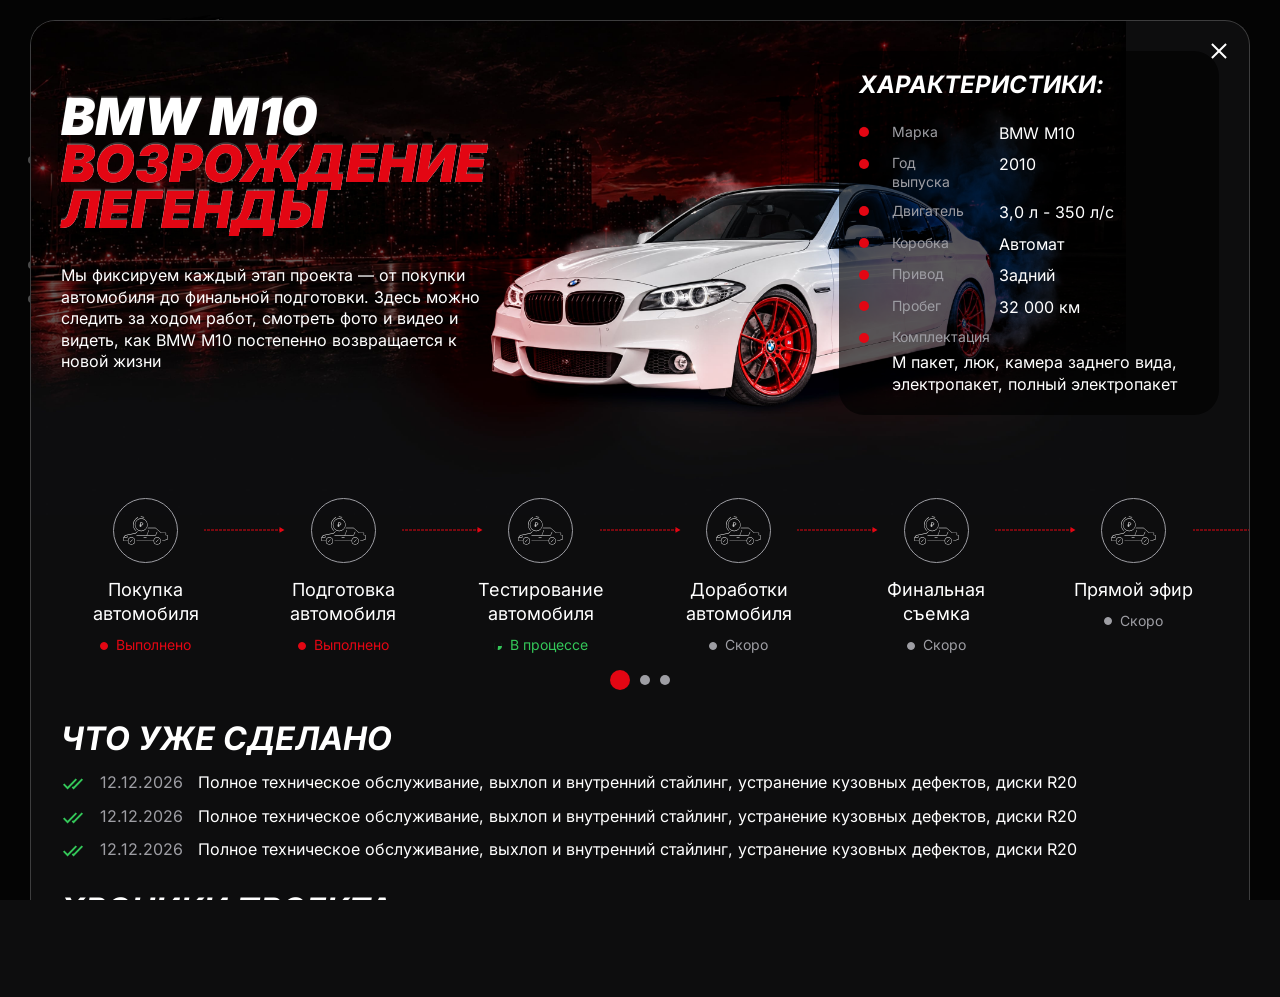
==== commit 344df493: "add" ====
--- a/index.html
+++ b/index.html
@@ -26,7 +26,7 @@
                 <div class="inner-wrap">
                     <div class="logo-inner-wrap">
                         <a href="" class="logo">
-                            <img src="./img/logo.svg" alt="" />
+                            <img src="./img/main/logo.svg" alt="" />
                         </a>
                     </div>
                     <div class="menu-inner-wrap js-popup-wrap">
@@ -151,7 +151,7 @@
                         <div class="info-inner-wrap">
                             <div class="logo-wrap">
                                 <a href="" class="logo">
-                                    <img src="./img/logo.svg" alt="" />
+                                    <img src="./img/main/logo.svg" alt="" />
                                 </a>
                             </div>
                             <div class="info-wrap">
@@ -263,10 +263,7 @@
                                         <input type="radio" name="pay-popup" id="pay-popup01" checked />
                                         <label for="pay-popup01">
                                             <div class="lbl-ico">
-                                                <img
-                                                    src="data:image/svg+xml,%3csvg%20width='39'%20height='45'%20viewBox='0%200%2039%2045'%20fill='none'%20xmlns='http://www.w3.org/2000/svg'%3e%3cpath%20d='M11.3246%2022.4961L5.45044%2025.8829L0%2035.3212L22.2338%2022.4961H11.3246Z'%20fill='%23874691'/%3e%3cpath%20d='M28.1081%2012.8252L22.2339%2016.212L16.7834%2025.6503L39.0089%2012.8252H28.1081Z'%20fill='%23DA1844'/%3e%3cpath%20d='M22.2339%209.43827L16.7834%200V19.3497V25.6502V45L22.2339%2035.5617V9.43827Z'%20fill='%23F9B229'/%3e%3cpath%20d='M16.7834%200L22.2339%209.43827L28.1081%2012.8251H39.0089L16.7834%200Z'%20fill='%23F07F1A'/%3e%3cpath%20d='M16.7834%2019.3496V44.9999L22.2339%2035.5615V28.7796L16.7834%2019.3496Z'%20fill='%2372B22C'/%3e%3cpath%20d='M28.1081%2032.1748L22.2339%2035.5617L16.7834%2045L39.0089%2032.1748H28.1081Z'%20fill='%2300743E'/%3e%3cpath%20d='M0%209.6709V35.3211L5.45044%2025.8829V19.1092L0%209.6709Z'%20fill='%235F5A94'/%3e%3cpath%20d='M16.7834%2019.3499V19.3582L0%209.6709L5.45044%2019.1092L28.108%2032.1751H39.0089L16.7834%2019.3499Z'%20fill='%230D90CD'/%3e%3c/svg%3e"
-                                                    alt=""
-                                                />
+                                                <img src="./img/icons/pay01.svg" alt="" />
                                             </div>
                                             <div class="lbl-title-wrap text-shadow">
                                                 <div class="lbl-title">СБП</div>
@@ -280,10 +277,7 @@
                                         <input type="radio" name="pay-popup" id="pay-popup02" />
                                         <label for="pay-popup02">
                                             <div class="lbl-ico">
-                                                <img
-                                                    src="data:image/svg+xml,%3csvg%20width='39'%20height='31'%20viewBox='0%200%2039%2031'%20fill='none'%20xmlns='http://www.w3.org/2000/svg'%3e%3cpath%20d='M35.7432%200H3.25677C1.45573%200%200%201.45573%200%203.25V27.0833C0%2028.8776%201.45573%2030.3333%203.25677%2030.3333H35.7432C37.5443%2030.3333%2039%2028.8776%2039%2027.0833V3.25C39%201.45573%2037.5443%200%2035.7432%200ZM3.66302%203.25H35.337C35.5604%203.25%2035.7432%203.43281%2035.7432%203.65625V6.5H3.25677V3.65625C3.25677%203.43281%203.43958%203.25%203.66302%203.25ZM35.337%2027.0833H3.66302C3.43958%2027.0833%203.25677%2026.9005%203.25677%2026.6771V15.1667H35.7432V26.6771C35.7432%2026.9005%2035.5604%2027.0833%2035.337%2027.0833ZM13%2020.3125V23.0208C13%2023.4677%2012.6344%2023.8333%2012.1875%2023.8333H7.3125C6.86563%2023.8333%206.5%2023.4677%206.5%2023.0208V20.3125C6.5%2019.8656%206.86563%2019.5%207.3125%2019.5H12.1875C12.6344%2019.5%2013%2019.8656%2013%2020.3125ZM26%2020.3125V23.0208C26%2023.4677%2025.6344%2023.8333%2025.1875%2023.8333H15.9792C15.5323%2023.8333%2015.1667%2023.4677%2015.1667%2023.0208V20.3125C15.1667%2019.8656%2015.5323%2019.5%2015.9792%2019.5H25.1875C25.6344%2019.5%2026%2019.8656%2026%2020.3125Z'%20fill='white'/%3e%3c/svg%3e"
-                                                    alt=""
-                                                />
+                                                <img src="./img/icons/pay02.svg" alt="" />
                                             </div>
                                             <div class="lbl-title-wrap text-shadow">
                                                 <div class="lbl-title">Банковской картой</div>
@@ -301,10 +295,7 @@
                                 <div class="frm-field field-info">
                                     <div class="elm-panel-info">
                                         <div class="elm-ico">
-                                            <img
-                                                src="data:image/svg+xml,%3csvg%20width='24'%20height='22'%20viewBox='-3%200%2024%2022'%20fill='none'%20xmlns='http://www.w3.org/2000/svg'%3e%3cpath%20d='M16.9898%202.76328L9.02578%200.0492187C8.92969%200.0164062%208.80078%200%208.67188%200C8.54297%200%208.41406%200.0164062%208.31797%200.0492187L0.353906%202.76328C0.159375%202.82891%200%203.05391%200%203.26016V14.5664C0%2014.7727%200.133594%2015.0445%200.295313%2015.1734L8.37422%2021.4687C8.45625%2021.532%208.56172%2021.5648%208.66953%2021.5648C8.77734%2021.5648%208.88516%2021.532%208.96484%2021.4687L17.0438%2015.1734C17.2055%2015.0469%2017.3391%2014.775%2017.3391%2014.5664V3.26016C17.3438%203.05391%2017.1844%202.83125%2016.9898%202.76328ZM15.6562%2014.1164L8.67188%2019.5586L1.6875%2014.1164V4.09453L8.67188%201.71328L15.6562%204.09453V14.1164ZM6.14531%209.40547C6.075%209.30937%205.9625%209.25078%205.84063%209.25078H4.54688C4.39453%209.25078%204.30547%209.42422%204.39453%209.54844L7.35703%2013.6266C7.39206%2013.6745%207.43791%2013.7135%207.49085%2013.7404C7.5438%2013.7673%207.60234%2013.7813%207.66172%2013.7813C7.7211%2013.7813%207.77964%2013.7673%207.83258%2013.7404C7.88553%2013.7135%207.93138%2013.6745%207.96641%2013.6266L12.9492%206.76641C13.0383%206.64219%2012.9492%206.46875%2012.7969%206.46875H11.5031C11.3836%206.46875%2011.2687%206.52734%2011.1984%206.62344L7.66172%2011.4937L6.14531%209.40547Z'%20fill='%23E30613'/%3e%3c/svg%3e"
-                                                alt=""
-                                            />
+                                            <img src="./img/icons/protect.svg" alt="" />
                                         </div>
                                         <div class="panel-title-wrap">
                                             <div class="panel-title">Ваши данные под защитой</div>
@@ -315,10 +306,7 @@
                         </div>
                         <div class="frm-info-wrap">
                             <div class="elm-ico">
-                                <img
-                                    src="data:image/svg+xml,%3csvg%20width='42'%20height='42'%20viewBox='0%200%2042%2042'%20fill='none'%20xmlns='http://www.w3.org/2000/svg'%3e%3cg%20id='24%20/%20notifications%20/%20alert-circle'%3e%3cpath%20id='icon'%20fill-rule='evenodd'%20clip-rule='evenodd'%20d='M1.73804%2021C1.73804%2031.6315%2010.2976%2040.25%2020.8563%2040.25C31.415%2040.25%2039.9746%2031.6315%2039.9746%2021C39.9746%2010.3685%2031.415%201.75%2020.8563%201.75C10.2976%201.75%201.73804%2010.3685%201.73804%2021ZM36.4985%2021C36.4985%2029.6985%2029.4953%2036.75%2020.8563%2036.75C12.2173%2036.75%205.21409%2029.6985%205.21409%2021C5.21409%2012.3015%2012.2173%205.25%2020.8563%205.25C29.4953%205.25%2036.4985%2012.3015%2036.4985%2021ZM20.8569%2031.4971C21.8171%2031.4971%2022.5955%2030.7136%2022.5955%2029.7471C22.5955%2028.7806%2021.8171%2027.9971%2020.8569%2027.9971C19.8967%2027.9971%2019.1183%2028.7806%2019.1183%2029.7471C19.1183%2030.7136%2019.8967%2031.4971%2020.8569%2031.4971ZM22.6006%2010.4971H19.1234V24.4971H22.6006V10.4971Z'%20fill='%23E30613'/%3e%3c/g%3e%3c/svg%3e"
-                                    alt=""
-                                />
+                                <img src="./img/icons/info.svg" alt="" />
                             </div>
                             <div class="info-title">
                                 После оплаты вы получите номер участника. Список участников будет опубликован перед
@@ -331,7 +319,7 @@
         </div>
         <!--/popup-outer-box-->
 
-        <div class="popup-outer-box popup-project" id="popup-project">
+        <div class="popup-outer-box popup-project active" id="popup-project">
             <div class="popup-box">
                 <a href="" class="btn-popup-close btn-action-ico ico-close js-popup-close"></a>
                 <div class="popup-content-wrap">
@@ -359,9 +347,10 @@
                                 <div class="bg-photo-wrap">
                                     <img src="./img/popup.jpg" alt="" class="img-bg-cover" />
                                 </div>
-                                <div class="photo-inner-wrap">
-                                    <div class="elm-photo">
-                                        <img src="./img/popup.png" alt="" />
+                                <div class="photo-inner-wrap photo-large">
+                                    <div class="elm-photo photo-cover">
+                                        <!-- <img src="./img/popup2.png" alt=""> -->
+                                        <img src="./img/lead.jpg" alt="" />
                                     </div>
                                 </div>
                                 <div class="info-inner-wrap">
@@ -424,7 +413,7 @@
                                         <div class="sl-wrap swiper-slide">
                                             <div class="item-tile-progress">
                                                 <div class="elm-ico">
-                                                    <img src="./img/progress01.svg" alt="" />
+                                                    <img src="./img/icons/progress01.svg" alt="" />
                                                 </div>
                                                 <div class="tile-title">Покупка автомобиля</div>
                                                 <div class="tile-status">
@@ -437,7 +426,7 @@
                                         <div class="sl-wrap swiper-slide">
                                             <div class="item-tile-progress">
                                                 <div class="elm-ico">
-                                                    <img src="./img/progress01.svg" alt="" />
+                                                    <img src="./img/icons/progress01.svg" alt="" />
                                                 </div>
                                                 <div class="tile-title">Подготовка автомобиля</div>
                                                 <div class="tile-status">
@@ -450,7 +439,7 @@
                                         <div class="sl-wrap swiper-slide">
                                             <div class="item-tile-progress">
                                                 <div class="elm-ico">
-                                                    <img src="./img/progress01.svg" alt="" />
+                                                    <img src="./img/icons/progress01.svg" alt="" />
                                                 </div>
                                                 <div class="tile-title">Тестирование автомобиля</div>
                                                 <div class="tile-status">
@@ -463,7 +452,7 @@
                                         <div class="sl-wrap swiper-slide">
                                             <div class="item-tile-progress">
                                                 <div class="elm-ico">
-                                                    <img src="./img/progress01.svg" alt="" />
+                                                    <img src="./img/icons/progress01.svg" alt="" />
                                                 </div>
                                                 <div class="tile-title">Доработки автомобиля</div>
                                                 <div class="tile-status">
@@ -476,7 +465,7 @@
                                         <div class="sl-wrap swiper-slide">
                                             <div class="item-tile-progress">
                                                 <div class="elm-ico">
-                                                    <img src="./img/progress01.svg" alt="" />
+                                                    <img src="./img/icons/progress01.svg" alt="" />
                                                 </div>
                                                 <div class="tile-title">Финальная съемка</div>
                                                 <div class="tile-status">
@@ -489,7 +478,7 @@
                                         <div class="sl-wrap swiper-slide">
                                             <div class="item-tile-progress">
                                                 <div class="elm-ico">
-                                                    <img src="./img/progress01.svg" alt="" />
+                                                    <img src="./img/icons/progress01.svg" alt="" />
                                                 </div>
                                                 <div class="tile-title">Прямой эфир</div>
                                                 <div class="tile-status">
@@ -502,7 +491,7 @@
                                         <div class="sl-wrap swiper-slide">
                                             <div class="item-tile-progress">
                                                 <div class="elm-ico">
-                                                    <img src="./img/progress01.svg" alt="" />
+                                                    <img src="./img/icons/progress01.svg" alt="" />
                                                 </div>
                                                 <div class="tile-title">Передача победителю</div>
                                                 <div class="tile-status">
@@ -515,7 +504,7 @@
                                         <div class="sl-wrap swiper-slide">
                                             <div class="item-tile-progress">
                                                 <div class="elm-ico">
-                                                    <img src="./img/progress01.svg" alt="" />
+                                                    <img src="./img/icons/progress01.svg" alt="" />
                                                 </div>
                                                 <div class="tile-title">Передача помощи</div>
                                                 <div class="tile-status">
@@ -611,22 +600,13 @@
                                                 <div class="elm-panel-actions">
                                                     <div class="panel-soc-wrap">
                                                         <a href="" class="btn-action-soc">
-                                                            <img
-                                                                src="data:image/svg+xml,%3csvg%20width='25'%20height='25'%20viewBox='0%200%2025%2025'%20fill='none'%20xmlns='http://www.w3.org/2000/svg'%3e%3cpath%20d='M19.2069%200.341309H5.39031C2.57823%200.341309%200.298584%202.62095%200.298584%205.43303V19.2496C0.298584%2022.0617%202.57823%2024.3413%205.39031%2024.3413H19.2069C22.0189%2024.3413%2024.2986%2022.0617%2024.2986%2019.2496V5.43303C24.2986%202.62095%2022.0189%200.341309%2019.2069%200.341309Z'%20fill='%230B1D38'/%3e%3cg%20filter='url(%23filter0_i_63_340)'%3e%3cpath%20d='M19.9636%207.01385C20.801%207.01385%2021.4799%206.33497%2021.4799%205.49752C21.4799%204.66008%2020.801%203.9812%2019.9636%203.9812C19.1261%203.9812%2018.4473%204.66008%2018.4473%205.49752C18.4473%206.33497%2019.1261%207.01385%2019.9636%207.01385Z'%20fill='%23F41240'/%3e%3c/g%3e%3cg%20filter='url(%23filter1_i_63_340)'%3e%3cpath%20d='M15.4577%206.84619H4.80103V18.6929H7.76713V14.8387H13.4507L16.0438%2018.6929H19.3652L16.5056%2014.8209C17.3937%2014.6788%2018.0331%2014.3414%2018.4238%2013.8086C18.8146%2013.2757%2019.01%2012.4232%2019.01%2011.2865V10.3984C19.01%209.72348%2018.9389%209.19065%2018.8146%208.78214C18.6902%208.37367%2018.4771%208.0184%2018.1752%207.69871C17.8555%207.39679%2017.5002%207.18365%2017.074%207.04157C16.6477%206.91721%2016.1149%206.84619%2015.4577%206.84619ZM14.9782%2012.2278H7.76713V9.45709H14.9782C15.3866%209.45709%2015.6709%209.52811%2015.8129%209.65247C15.955%209.77678%2016.0438%2010.0077%2016.0438%2010.3451V11.3397C16.0438%2011.695%2015.955%2011.9259%2015.8129%2012.0502C15.6709%2012.1745%2015.3866%2012.2278%2014.9782%2012.2278Z'%20fill='white'/%3e%3c/g%3e%3cg%20filter='url(%23filter2_f_63_340)'%3e%3cpath%20d='M19.0953%200.948242H5.49085C2.98204%200.948242%200.948242%202.98204%200.948242%205.49085V19.1562C0.948242%2021.665%202.98204%2023.6988%205.49085%2023.6988H19.0953C21.6041%2023.6988%2023.6379%2021.665%2023.6379%2019.1562V5.49085C23.6379%202.98204%2021.6041%200.948242%2019.0953%200.948242Z'%20stroke='black'%20stroke-opacity='0.65'%20stroke-width='0.299513'/%3e%3c/g%3e%3cdefs%3e%3cfilter%20id='filter0_i_63_340'%20x='18.4473'%20y='3.9812'%20width='3.03271'%20height='3.43206'%20filterUnits='userSpaceOnUse'%20color-interpolation-filters='sRGB'%3e%3cfeFlood%20flood-opacity='0'%20result='BackgroundImageFix'/%3e%3cfeBlend%20mode='normal'%20in='SourceGraphic'%20in2='BackgroundImageFix'%20result='shape'/%3e%3cfeColorMatrix%20in='SourceAlpha'%20type='matrix'%20values='0%200%200%200%200%200%200%200%200%200%200%200%200%200%200%200%200%200%20127%200'%20result='hardAlpha'/%3e%3cfeOffset%20dy='0.39935'/%3e%3cfeGaussianBlur%20stdDeviation='0.199675'/%3e%3cfeComposite%20in2='hardAlpha'%20operator='arithmetic'%20k2='-1'%20k3='1'/%3e%3cfeColorMatrix%20type='matrix'%20values='0%200%200%200%200%200%200%200%200%200%200%200%200%200%200%200%200%200%200.5%200'/%3e%3cfeBlend%20mode='normal'%20in2='shape'%20result='effect1_innerShadow_63_340'/%3e%3c/filter%3e%3cfilter%20id='filter1_i_63_340'%20x='4.80103'%20y='6.84619'%20width='14.5642'%20height='12.246'%20filterUnits='userSpaceOnUse'%20color-interpolation-filters='sRGB'%3e%3cfeFlood%20flood-opacity='0'%20result='BackgroundImageFix'/%3e%3cfeBlend%20mode='normal'%20in='SourceGraphic'%20in2='BackgroundImageFix'%20result='shape'/%3e%3cfeColorMatrix%20in='SourceAlpha'%20type='matrix'%20values='0%200%200%200%200%200%200%200%200%200%200%200%200%200%200%200%200%200%20127%200'%20result='hardAlpha'/%3e%3cfeOffset%20dy='0.39935'/%3e%3cfeGaussianBlur%20stdDeviation='0.199675'/%3e%3cfeComposite%20in2='hardAlpha'%20operator='arithmetic'%20k2='-1'%20k3='1'/%3e%3cfeColorMatrix%20type='matrix'%20values='0%200%200%200%200%200%200%200%200%200%200%200%200%200%200%200%200%200%200.5%200'/%3e%3cfeBlend%20mode='normal'%20in2='shape'%20result='effect1_innerShadow_63_340'/%3e%3c/filter%3e%3cfilter%20id='filter2_f_63_340'%20x='-0.000115752'%20y='-0.000115752'%20width='24.5864'%20height='24.6474'%20filterUnits='userSpaceOnUse'%20color-interpolation-filters='sRGB'%3e%3cfeFlood%20flood-opacity='0'%20result='BackgroundImageFix'/%3e%3cfeBlend%20mode='normal'%20in='SourceGraphic'%20in2='BackgroundImageFix'%20result='shape'/%3e%3cfeGaussianBlur%20stdDeviation='0.39935'%20result='effect1_foregroundBlur_63_340'/%3e%3c/filter%3e%3c/defs%3e%3c/svg%3e"
-                                                                alt=""
-                                                            />
-                                                        </a>
-                                                        <a href="" class="btn-action-soc">
-                                                            <img
-                                                                src="data:image/svg+xml,%3csvg%20width='24'%20height='24'%20viewBox='0%200%2024%2024'%20fill='none'%20xmlns='http://www.w3.org/2000/svg'%3e%3crect%20width='24'%20height='24'%20fill='%235181B8'/%3e%3crect%20width='24'%20height='24'%20rx='12'%20fill='%235181B8'/%3e%3cpath%20fill-rule='evenodd'%20clip-rule='evenodd'%20d='M19.6329%208.26742C19.7442%207.89659%2019.6329%207.62402%2019.1035%207.62402H17.3531C16.908%207.62402%2016.703%207.85945%2016.5917%208.11914C16.5917%208.11914%2015.7015%2010.2888%2014.4404%2011.6981C14.0325%2012.1061%2013.847%2012.2357%2013.6245%2012.2357C13.5132%2012.2357%2013.3522%2012.1061%2013.3522%2011.7352V8.26742C13.3522%207.82232%2013.223%207.62402%2012.8521%207.62402H10.1014C9.82336%207.62402%209.65607%207.83057%209.65607%208.02637C9.65607%208.44834%2010.2865%208.54561%2010.3515%209.73239V12.3101C10.3515%2012.8752%2010.2495%2012.9778%2010.0269%2012.9778C9.43352%2012.9778%207.99018%2010.7983%207.13398%208.30456C6.96619%207.81982%206.7979%207.62402%206.35055%207.62402H4.60014C4.10002%207.62402%204%207.85945%204%208.11914C4%208.58275%204.59351%2010.8823%206.76314%2013.9235C8.20973%2016.0002%2010.2475%2017.1262%2012.1019%2017.1262C13.2147%2017.1262%2013.3522%2016.8762%2013.3522%2016.4455V14.8757C13.3522%2014.3756%2013.4576%2014.2758%2013.8098%2014.2758C14.0696%2014.2758%2014.5146%2014.4056%2015.5532%2015.407C16.74%2016.5936%2016.9355%2017.1262%2017.6032%2017.1262H19.3536C19.8537%2017.1262%2020.1038%2016.8762%2019.9595%2016.3827C19.8017%2015.8908%2019.2351%2015.1774%2018.4831%2014.3315C18.0752%2013.8492%2017.4631%2013.33%2017.2779%2013.0704C17.0182%2012.7366%2017.0923%2012.5883%2017.2779%2012.2917C17.2779%2012.2917%2019.4103%209.28754%2019.6329%208.26755V8.26742Z'%20fill='white'/%3e%3c/svg%3e"
-                                                                alt=""
-                                                            />
-                                                        </a>
-                                                        <a href="" class="btn-action-soc">
-                                                            <img
-                                                                src="data:image/svg+xml,%3csvg%20width='24'%20height='24'%20viewBox='0%200%2024%2024'%20fill='none'%20xmlns='http://www.w3.org/2000/svg'%3e%3crect%20width='24'%20height='24'%20fill='%23FF0000'/%3e%3crect%20width='24'%20height='24'%20rx='12'%20fill='%23FF0000'/%3e%3cpath%20d='M12%206.74878C12.014%206.74878%2016.6971%206.7493%2017.8691%207.07007C18.5116%207.24309%2019.0184%207.74989%2019.1914%208.39233C19.5126%209.56626%2019.5%2012.0125%2019.5%2012.0125C19.5%2012.0306%2019.499%2014.4503%2019.1914%2015.6199C19.0184%2016.2623%2018.5115%2016.7691%2017.8691%2016.9421C16.6971%2017.2506%2012.014%2017.2507%2012%2017.2507C12%2017.2507%207.31705%2017.2517%206.13086%2016.9304C5.48842%2016.7575%204.98162%2016.2506%204.80859%2015.6082C4.4997%2014.4467%204.5%2011.9998%204.5%2011.9998C4.50001%2011.9723%204.50154%209.55955%204.80859%208.39233C4.98157%207.74984%205.50072%207.23036%206.13086%207.05737C7.30466%206.74848%2012%206.74878%2012%206.74878ZM10.5049%2014.2488L14.4092%2011.9998L10.5049%209.75171V14.2488Z'%20fill='white'/%3e%3c/svg%3e"
-                                                                alt=""
-                                                            />
+                                                            <img src="./img/icons/soc01.svg" alt="" />
+                                                        </a>
+                                                        <a href="" class="btn-action-soc">
+                                                            <img src="./img/icons/soc02.svg" alt="" />
+                                                        </a>
+                                                        <a href="" class="btn-action-soc">
+                                                            <img src="./img/icons/soc03.svg" alt="" />
                                                         </a>
                                                     </div>
                                                     <div class="panel-link-wrap">
@@ -655,22 +635,13 @@
                                                 <div class="elm-panel-actions">
                                                     <div class="panel-soc-wrap">
                                                         <a href="" class="btn-action-soc">
-                                                            <img
-                                                                src="data:image/svg+xml,%3csvg%20width='25'%20height='25'%20viewBox='0%200%2025%2025'%20fill='none'%20xmlns='http://www.w3.org/2000/svg'%3e%3cpath%20d='M19.2069%200.341309H5.39031C2.57823%200.341309%200.298584%202.62095%200.298584%205.43303V19.2496C0.298584%2022.0617%202.57823%2024.3413%205.39031%2024.3413H19.2069C22.0189%2024.3413%2024.2986%2022.0617%2024.2986%2019.2496V5.43303C24.2986%202.62095%2022.0189%200.341309%2019.2069%200.341309Z'%20fill='%230B1D38'/%3e%3cg%20filter='url(%23filter0_i_63_340)'%3e%3cpath%20d='M19.9636%207.01385C20.801%207.01385%2021.4799%206.33497%2021.4799%205.49752C21.4799%204.66008%2020.801%203.9812%2019.9636%203.9812C19.1261%203.9812%2018.4473%204.66008%2018.4473%205.49752C18.4473%206.33497%2019.1261%207.01385%2019.9636%207.01385Z'%20fill='%23F41240'/%3e%3c/g%3e%3cg%20filter='url(%23filter1_i_63_340)'%3e%3cpath%20d='M15.4577%206.84619H4.80103V18.6929H7.76713V14.8387H13.4507L16.0438%2018.6929H19.3652L16.5056%2014.8209C17.3937%2014.6788%2018.0331%2014.3414%2018.4238%2013.8086C18.8146%2013.2757%2019.01%2012.4232%2019.01%2011.2865V10.3984C19.01%209.72348%2018.9389%209.19065%2018.8146%208.78214C18.6902%208.37367%2018.4771%208.0184%2018.1752%207.69871C17.8555%207.39679%2017.5002%207.18365%2017.074%207.04157C16.6477%206.91721%2016.1149%206.84619%2015.4577%206.84619ZM14.9782%2012.2278H7.76713V9.45709H14.9782C15.3866%209.45709%2015.6709%209.52811%2015.8129%209.65247C15.955%209.77678%2016.0438%2010.0077%2016.0438%2010.3451V11.3397C16.0438%2011.695%2015.955%2011.9259%2015.8129%2012.0502C15.6709%2012.1745%2015.3866%2012.2278%2014.9782%2012.2278Z'%20fill='white'/%3e%3c/g%3e%3cg%20filter='url(%23filter2_f_63_340)'%3e%3cpath%20d='M19.0953%200.948242H5.49085C2.98204%200.948242%200.948242%202.98204%200.948242%205.49085V19.1562C0.948242%2021.665%202.98204%2023.6988%205.49085%2023.6988H19.0953C21.6041%2023.6988%2023.6379%2021.665%2023.6379%2019.1562V5.49085C23.6379%202.98204%2021.6041%200.948242%2019.0953%200.948242Z'%20stroke='black'%20stroke-opacity='0.65'%20stroke-width='0.299513'/%3e%3c/g%3e%3cdefs%3e%3cfilter%20id='filter0_i_63_340'%20x='18.4473'%20y='3.9812'%20width='3.03271'%20height='3.43206'%20filterUnits='userSpaceOnUse'%20color-interpolation-filters='sRGB'%3e%3cfeFlood%20flood-opacity='0'%20result='BackgroundImageFix'/%3e%3cfeBlend%20mode='normal'%20in='SourceGraphic'%20in2='BackgroundImageFix'%20result='shape'/%3e%3cfeColorMatrix%20in='SourceAlpha'%20type='matrix'%20values='0%200%200%200%200%200%200%200%200%200%200%200%200%200%200%200%200%200%20127%200'%20result='hardAlpha'/%3e%3cfeOffset%20dy='0.39935'/%3e%3cfeGaussianBlur%20stdDeviation='0.199675'/%3e%3cfeComposite%20in2='hardAlpha'%20operator='arithmetic'%20k2='-1'%20k3='1'/%3e%3cfeColorMatrix%20type='matrix'%20values='0%200%200%200%200%200%200%200%200%200%200%200%200%200%200%200%200%200%200.5%200'/%3e%3cfeBlend%20mode='normal'%20in2='shape'%20result='effect1_innerShadow_63_340'/%3e%3c/filter%3e%3cfilter%20id='filter1_i_63_340'%20x='4.80103'%20y='6.84619'%20width='14.5642'%20height='12.246'%20filterUnits='userSpaceOnUse'%20color-interpolation-filters='sRGB'%3e%3cfeFlood%20flood-opacity='0'%20result='BackgroundImageFix'/%3e%3cfeBlend%20mode='normal'%20in='SourceGraphic'%20in2='BackgroundImageFix'%20result='shape'/%3e%3cfeColorMatrix%20in='SourceAlpha'%20type='matrix'%20values='0%200%200%200%200%200%200%200%200%200%200%200%200%200%200%200%200%200%20127%200'%20result='hardAlpha'/%3e%3cfeOffset%20dy='0.39935'/%3e%3cfeGaussianBlur%20stdDeviation='0.199675'/%3e%3cfeComposite%20in2='hardAlpha'%20operator='arithmetic'%20k2='-1'%20k3='1'/%3e%3cfeColorMatrix%20type='matrix'%20values='0%200%200%200%200%200%200%200%200%200%200%200%200%200%200%200%200%200%200.5%200'/%3e%3cfeBlend%20mode='normal'%20in2='shape'%20result='effect1_innerShadow_63_340'/%3e%3c/filter%3e%3cfilter%20id='filter2_f_63_340'%20x='-0.000115752'%20y='-0.000115752'%20width='24.5864'%20height='24.6474'%20filterUnits='userSpaceOnUse'%20color-interpolation-filters='sRGB'%3e%3cfeFlood%20flood-opacity='0'%20result='BackgroundImageFix'/%3e%3cfeBlend%20mode='normal'%20in='SourceGraphic'%20in2='BackgroundImageFix'%20result='shape'/%3e%3cfeGaussianBlur%20stdDeviation='0.39935'%20result='effect1_foregroundBlur_63_340'/%3e%3c/filter%3e%3c/defs%3e%3c/svg%3e"
-                                                                alt=""
-                                                            />
-                                                        </a>
-                                                        <a href="" class="btn-action-soc">
-                                                            <img
-                                                                src="data:image/svg+xml,%3csvg%20width='24'%20height='24'%20viewBox='0%200%2024%2024'%20fill='none'%20xmlns='http://www.w3.org/2000/svg'%3e%3crect%20width='24'%20height='24'%20fill='%235181B8'/%3e%3crect%20width='24'%20height='24'%20rx='12'%20fill='%235181B8'/%3e%3cpath%20fill-rule='evenodd'%20clip-rule='evenodd'%20d='M19.6329%208.26742C19.7442%207.89659%2019.6329%207.62402%2019.1035%207.62402H17.3531C16.908%207.62402%2016.703%207.85945%2016.5917%208.11914C16.5917%208.11914%2015.7015%2010.2888%2014.4404%2011.6981C14.0325%2012.1061%2013.847%2012.2357%2013.6245%2012.2357C13.5132%2012.2357%2013.3522%2012.1061%2013.3522%2011.7352V8.26742C13.3522%207.82232%2013.223%207.62402%2012.8521%207.62402H10.1014C9.82336%207.62402%209.65607%207.83057%209.65607%208.02637C9.65607%208.44834%2010.2865%208.54561%2010.3515%209.73239V12.3101C10.3515%2012.8752%2010.2495%2012.9778%2010.0269%2012.9778C9.43352%2012.9778%207.99018%2010.7983%207.13398%208.30456C6.96619%207.81982%206.7979%207.62402%206.35055%207.62402H4.60014C4.10002%207.62402%204%207.85945%204%208.11914C4%208.58275%204.59351%2010.8823%206.76314%2013.9235C8.20973%2016.0002%2010.2475%2017.1262%2012.1019%2017.1262C13.2147%2017.1262%2013.3522%2016.8762%2013.3522%2016.4455V14.8757C13.3522%2014.3756%2013.4576%2014.2758%2013.8098%2014.2758C14.0696%2014.2758%2014.5146%2014.4056%2015.5532%2015.407C16.74%2016.5936%2016.9355%2017.1262%2017.6032%2017.1262H19.3536C19.8537%2017.1262%2020.1038%2016.8762%2019.9595%2016.3827C19.8017%2015.8908%2019.2351%2015.1774%2018.4831%2014.3315C18.0752%2013.8492%2017.4631%2013.33%2017.2779%2013.0704C17.0182%2012.7366%2017.0923%2012.5883%2017.2779%2012.2917C17.2779%2012.2917%2019.4103%209.28754%2019.6329%208.26755V8.26742Z'%20fill='white'/%3e%3c/svg%3e"
-                                                                alt=""
-                                                            />
-                                                        </a>
-                                                        <a href="" class="btn-action-soc">
-                                                            <img
-                                                                src="data:image/svg+xml,%3csvg%20width='24'%20height='24'%20viewBox='0%200%2024%2024'%20fill='none'%20xmlns='http://www.w3.org/2000/svg'%3e%3crect%20width='24'%20height='24'%20fill='%23FF0000'/%3e%3crect%20width='24'%20height='24'%20rx='12'%20fill='%23FF0000'/%3e%3cpath%20d='M12%206.74878C12.014%206.74878%2016.6971%206.7493%2017.8691%207.07007C18.5116%207.24309%2019.0184%207.74989%2019.1914%208.39233C19.5126%209.56626%2019.5%2012.0125%2019.5%2012.0125C19.5%2012.0306%2019.499%2014.4503%2019.1914%2015.6199C19.0184%2016.2623%2018.5115%2016.7691%2017.8691%2016.9421C16.6971%2017.2506%2012.014%2017.2507%2012%2017.2507C12%2017.2507%207.31705%2017.2517%206.13086%2016.9304C5.48842%2016.7575%204.98162%2016.2506%204.80859%2015.6082C4.4997%2014.4467%204.5%2011.9998%204.5%2011.9998C4.50001%2011.9723%204.50154%209.55955%204.80859%208.39233C4.98157%207.74984%205.50072%207.23036%206.13086%207.05737C7.30466%206.74848%2012%206.74878%2012%206.74878ZM10.5049%2014.2488L14.4092%2011.9998L10.5049%209.75171V14.2488Z'%20fill='white'/%3e%3c/svg%3e"
-                                                                alt=""
-                                                            />
+                                                            <img src="./img/icons/soc01.svg" alt="" />
+                                                        </a>
+                                                        <a href="" class="btn-action-soc">
+                                                            <img src="./img/icons/soc02.svg" alt="" />
+                                                        </a>
+                                                        <a href="" class="btn-action-soc">
+                                                            <img src="./img/icons/soc03.svg" alt="" />
                                                         </a>
                                                     </div>
                                                     <div class="panel-link-wrap">
@@ -697,22 +668,13 @@
                                                 <div class="elm-panel-actions">
                                                     <div class="panel-soc-wrap">
                                                         <a href="" class="btn-action-soc">
-                                                            <img
-                                                                src="data:image/svg+xml,%3csvg%20width='25'%20height='25'%20viewBox='0%200%2025%2025'%20fill='none'%20xmlns='http://www.w3.org/2000/svg'%3e%3cpath%20d='M19.2069%200.341309H5.39031C2.57823%200.341309%200.298584%202.62095%200.298584%205.43303V19.2496C0.298584%2022.0617%202.57823%2024.3413%205.39031%2024.3413H19.2069C22.0189%2024.3413%2024.2986%2022.0617%2024.2986%2019.2496V5.43303C24.2986%202.62095%2022.0189%200.341309%2019.2069%200.341309Z'%20fill='%230B1D38'/%3e%3cg%20filter='url(%23filter0_i_63_340)'%3e%3cpath%20d='M19.9636%207.01385C20.801%207.01385%2021.4799%206.33497%2021.4799%205.49752C21.4799%204.66008%2020.801%203.9812%2019.9636%203.9812C19.1261%203.9812%2018.4473%204.66008%2018.4473%205.49752C18.4473%206.33497%2019.1261%207.01385%2019.9636%207.01385Z'%20fill='%23F41240'/%3e%3c/g%3e%3cg%20filter='url(%23filter1_i_63_340)'%3e%3cpath%20d='M15.4577%206.84619H4.80103V18.6929H7.76713V14.8387H13.4507L16.0438%2018.6929H19.3652L16.5056%2014.8209C17.3937%2014.6788%2018.0331%2014.3414%2018.4238%2013.8086C18.8146%2013.2757%2019.01%2012.4232%2019.01%2011.2865V10.3984C19.01%209.72348%2018.9389%209.19065%2018.8146%208.78214C18.6902%208.37367%2018.4771%208.0184%2018.1752%207.69871C17.8555%207.39679%2017.5002%207.18365%2017.074%207.04157C16.6477%206.91721%2016.1149%206.84619%2015.4577%206.84619ZM14.9782%2012.2278H7.76713V9.45709H14.9782C15.3866%209.45709%2015.6709%209.52811%2015.8129%209.65247C15.955%209.77678%2016.0438%2010.0077%2016.0438%2010.3451V11.3397C16.0438%2011.695%2015.955%2011.9259%2015.8129%2012.0502C15.6709%2012.1745%2015.3866%2012.2278%2014.9782%2012.2278Z'%20fill='white'/%3e%3c/g%3e%3cg%20filter='url(%23filter2_f_63_340)'%3e%3cpath%20d='M19.0953%200.948242H5.49085C2.98204%200.948242%200.948242%202.98204%200.948242%205.49085V19.1562C0.948242%2021.665%202.98204%2023.6988%205.49085%2023.6988H19.0953C21.6041%2023.6988%2023.6379%2021.665%2023.6379%2019.1562V5.49085C23.6379%202.98204%2021.6041%200.948242%2019.0953%200.948242Z'%20stroke='black'%20stroke-opacity='0.65'%20stroke-width='0.299513'/%3e%3c/g%3e%3cdefs%3e%3cfilter%20id='filter0_i_63_340'%20x='18.4473'%20y='3.9812'%20width='3.03271'%20height='3.43206'%20filterUnits='userSpaceOnUse'%20color-interpolation-filters='sRGB'%3e%3cfeFlood%20flood-opacity='0'%20result='BackgroundImageFix'/%3e%3cfeBlend%20mode='normal'%20in='SourceGraphic'%20in2='BackgroundImageFix'%20result='shape'/%3e%3cfeColorMatrix%20in='SourceAlpha'%20type='matrix'%20values='0%200%200%200%200%200%200%200%200%200%200%200%200%200%200%200%200%200%20127%200'%20result='hardAlpha'/%3e%3cfeOffset%20dy='0.39935'/%3e%3cfeGaussianBlur%20stdDeviation='0.199675'/%3e%3cfeComposite%20in2='hardAlpha'%20operator='arithmetic'%20k2='-1'%20k3='1'/%3e%3cfeColorMatrix%20type='matrix'%20values='0%200%200%200%200%200%200%200%200%200%200%200%200%200%200%200%200%200%200.5%200'/%3e%3cfeBlend%20mode='normal'%20in2='shape'%20result='effect1_innerShadow_63_340'/%3e%3c/filter%3e%3cfilter%20id='filter1_i_63_340'%20x='4.80103'%20y='6.84619'%20width='14.5642'%20height='12.246'%20filterUnits='userSpaceOnUse'%20color-interpolation-filters='sRGB'%3e%3cfeFlood%20flood-opacity='0'%20result='BackgroundImageFix'/%3e%3cfeBlend%20mode='normal'%20in='SourceGraphic'%20in2='BackgroundImageFix'%20result='shape'/%3e%3cfeColorMatrix%20in='SourceAlpha'%20type='matrix'%20values='0%200%200%200%200%200%200%200%200%200%200%200%200%200%200%200%200%200%20127%200'%20result='hardAlpha'/%3e%3cfeOffset%20dy='0.39935'/%3e%3cfeGaussianBlur%20stdDeviation='0.199675'/%3e%3cfeComposite%20in2='hardAlpha'%20operator='arithmetic'%20k2='-1'%20k3='1'/%3e%3cfeColorMatrix%20type='matrix'%20values='0%200%200%200%200%200%200%200%200%200%200%200%200%200%200%200%200%200%200.5%200'/%3e%3cfeBlend%20mode='normal'%20in2='shape'%20result='effect1_innerShadow_63_340'/%3e%3c/filter%3e%3cfilter%20id='filter2_f_63_340'%20x='-0.000115752'%20y='-0.000115752'%20width='24.5864'%20height='24.6474'%20filterUnits='userSpaceOnUse'%20color-interpolation-filters='sRGB'%3e%3cfeFlood%20flood-opacity='0'%20result='BackgroundImageFix'/%3e%3cfeBlend%20mode='normal'%20in='SourceGraphic'%20in2='BackgroundImageFix'%20result='shape'/%3e%3cfeGaussianBlur%20stdDeviation='0.39935'%20result='effect1_foregroundBlur_63_340'/%3e%3c/filter%3e%3c/defs%3e%3c/svg%3e"
-                                                                alt=""
-                                                            />
-                                                        </a>
-                                                        <a href="" class="btn-action-soc">
-                                                            <img
-                                                                src="data:image/svg+xml,%3csvg%20width='24'%20height='24'%20viewBox='0%200%2024%2024'%20fill='none'%20xmlns='http://www.w3.org/2000/svg'%3e%3crect%20width='24'%20height='24'%20fill='%235181B8'/%3e%3crect%20width='24'%20height='24'%20rx='12'%20fill='%235181B8'/%3e%3cpath%20fill-rule='evenodd'%20clip-rule='evenodd'%20d='M19.6329%208.26742C19.7442%207.89659%2019.6329%207.62402%2019.1035%207.62402H17.3531C16.908%207.62402%2016.703%207.85945%2016.5917%208.11914C16.5917%208.11914%2015.7015%2010.2888%2014.4404%2011.6981C14.0325%2012.1061%2013.847%2012.2357%2013.6245%2012.2357C13.5132%2012.2357%2013.3522%2012.1061%2013.3522%2011.7352V8.26742C13.3522%207.82232%2013.223%207.62402%2012.8521%207.62402H10.1014C9.82336%207.62402%209.65607%207.83057%209.65607%208.02637C9.65607%208.44834%2010.2865%208.54561%2010.3515%209.73239V12.3101C10.3515%2012.8752%2010.2495%2012.9778%2010.0269%2012.9778C9.43352%2012.9778%207.99018%2010.7983%207.13398%208.30456C6.96619%207.81982%206.7979%207.62402%206.35055%207.62402H4.60014C4.10002%207.62402%204%207.85945%204%208.11914C4%208.58275%204.59351%2010.8823%206.76314%2013.9235C8.20973%2016.0002%2010.2475%2017.1262%2012.1019%2017.1262C13.2147%2017.1262%2013.3522%2016.8762%2013.3522%2016.4455V14.8757C13.3522%2014.3756%2013.4576%2014.2758%2013.8098%2014.2758C14.0696%2014.2758%2014.5146%2014.4056%2015.5532%2015.407C16.74%2016.5936%2016.9355%2017.1262%2017.6032%2017.1262H19.3536C19.8537%2017.1262%2020.1038%2016.8762%2019.9595%2016.3827C19.8017%2015.8908%2019.2351%2015.1774%2018.4831%2014.3315C18.0752%2013.8492%2017.4631%2013.33%2017.2779%2013.0704C17.0182%2012.7366%2017.0923%2012.5883%2017.2779%2012.2917C17.2779%2012.2917%2019.4103%209.28754%2019.6329%208.26755V8.26742Z'%20fill='white'/%3e%3c/svg%3e"
-                                                                alt=""
-                                                            />
-                                                        </a>
-                                                        <a href="" class="btn-action-soc">
-                                                            <img
-                                                                src="data:image/svg+xml,%3csvg%20width='24'%20height='24'%20viewBox='0%200%2024%2024'%20fill='none'%20xmlns='http://www.w3.org/2000/svg'%3e%3crect%20width='24'%20height='24'%20fill='%23FF0000'/%3e%3crect%20width='24'%20height='24'%20rx='12'%20fill='%23FF0000'/%3e%3cpath%20d='M12%206.74878C12.014%206.74878%2016.6971%206.7493%2017.8691%207.07007C18.5116%207.24309%2019.0184%207.74989%2019.1914%208.39233C19.5126%209.56626%2019.5%2012.0125%2019.5%2012.0125C19.5%2012.0306%2019.499%2014.4503%2019.1914%2015.6199C19.0184%2016.2623%2018.5115%2016.7691%2017.8691%2016.9421C16.6971%2017.2506%2012.014%2017.2507%2012%2017.2507C12%2017.2507%207.31705%2017.2517%206.13086%2016.9304C5.48842%2016.7575%204.98162%2016.2506%204.80859%2015.6082C4.4997%2014.4467%204.5%2011.9998%204.5%2011.9998C4.50001%2011.9723%204.50154%209.55955%204.80859%208.39233C4.98157%207.74984%205.50072%207.23036%206.13086%207.05737C7.30466%206.74848%2012%206.74878%2012%206.74878ZM10.5049%2014.2488L14.4092%2011.9998L10.5049%209.75171V14.2488Z'%20fill='white'/%3e%3c/svg%3e"
-                                                                alt=""
-                                                            />
+                                                            <img src="./img/icons/soc01.svg" alt="" />
+                                                        </a>
+                                                        <a href="" class="btn-action-soc">
+                                                            <img src="./img/icons/soc02.svg" alt="" />
+                                                        </a>
+                                                        <a href="" class="btn-action-soc">
+                                                            <img src="./img/icons/soc03.svg" alt="" />
                                                         </a>
                                                     </div>
                                                     <div class="panel-link-wrap">
@@ -741,22 +703,13 @@
                                                 <div class="elm-panel-actions">
                                                     <div class="panel-soc-wrap">
                                                         <a href="" class="btn-action-soc">
-                                                            <img
-                                                                src="data:image/svg+xml,%3csvg%20width='25'%20height='25'%20viewBox='0%200%2025%2025'%20fill='none'%20xmlns='http://www.w3.org/2000/svg'%3e%3cpath%20d='M19.2069%200.341309H5.39031C2.57823%200.341309%200.298584%202.62095%200.298584%205.43303V19.2496C0.298584%2022.0617%202.57823%2024.3413%205.39031%2024.3413H19.2069C22.0189%2024.3413%2024.2986%2022.0617%2024.2986%2019.2496V5.43303C24.2986%202.62095%2022.0189%200.341309%2019.2069%200.341309Z'%20fill='%230B1D38'/%3e%3cg%20filter='url(%23filter0_i_63_340)'%3e%3cpath%20d='M19.9636%207.01385C20.801%207.01385%2021.4799%206.33497%2021.4799%205.49752C21.4799%204.66008%2020.801%203.9812%2019.9636%203.9812C19.1261%203.9812%2018.4473%204.66008%2018.4473%205.49752C18.4473%206.33497%2019.1261%207.01385%2019.9636%207.01385Z'%20fill='%23F41240'/%3e%3c/g%3e%3cg%20filter='url(%23filter1_i_63_340)'%3e%3cpath%20d='M15.4577%206.84619H4.80103V18.6929H7.76713V14.8387H13.4507L16.0438%2018.6929H19.3652L16.5056%2014.8209C17.3937%2014.6788%2018.0331%2014.3414%2018.4238%2013.8086C18.8146%2013.2757%2019.01%2012.4232%2019.01%2011.2865V10.3984C19.01%209.72348%2018.9389%209.19065%2018.8146%208.78214C18.6902%208.37367%2018.4771%208.0184%2018.1752%207.69871C17.8555%207.39679%2017.5002%207.18365%2017.074%207.04157C16.6477%206.91721%2016.1149%206.84619%2015.4577%206.84619ZM14.9782%2012.2278H7.76713V9.45709H14.9782C15.3866%209.45709%2015.6709%209.52811%2015.8129%209.65247C15.955%209.77678%2016.0438%2010.0077%2016.0438%2010.3451V11.3397C16.0438%2011.695%2015.955%2011.9259%2015.8129%2012.0502C15.6709%2012.1745%2015.3866%2012.2278%2014.9782%2012.2278Z'%20fill='white'/%3e%3c/g%3e%3cg%20filter='url(%23filter2_f_63_340)'%3e%3cpath%20d='M19.0953%200.948242H5.49085C2.98204%200.948242%200.948242%202.98204%200.948242%205.49085V19.1562C0.948242%2021.665%202.98204%2023.6988%205.49085%2023.6988H19.0953C21.6041%2023.6988%2023.6379%2021.665%2023.6379%2019.1562V5.49085C23.6379%202.98204%2021.6041%200.948242%2019.0953%200.948242Z'%20stroke='black'%20stroke-opacity='0.65'%20stroke-width='0.299513'/%3e%3c/g%3e%3cdefs%3e%3cfilter%20id='filter0_i_63_340'%20x='18.4473'%20y='3.9812'%20width='3.03271'%20height='3.43206'%20filterUnits='userSpaceOnUse'%20color-interpolation-filters='sRGB'%3e%3cfeFlood%20flood-opacity='0'%20result='BackgroundImageFix'/%3e%3cfeBlend%20mode='normal'%20in='SourceGraphic'%20in2='BackgroundImageFix'%20result='shape'/%3e%3cfeColorMatrix%20in='SourceAlpha'%20type='matrix'%20values='0%200%200%200%200%200%200%200%200%200%200%200%200%200%200%200%200%200%20127%200'%20result='hardAlpha'/%3e%3cfeOffset%20dy='0.39935'/%3e%3cfeGaussianBlur%20stdDeviation='0.199675'/%3e%3cfeComposite%20in2='hardAlpha'%20operator='arithmetic'%20k2='-1'%20k3='1'/%3e%3cfeColorMatrix%20type='matrix'%20values='0%200%200%200%200%200%200%200%200%200%200%200%200%200%200%200%200%200%200.5%200'/%3e%3cfeBlend%20mode='normal'%20in2='shape'%20result='effect1_innerShadow_63_340'/%3e%3c/filter%3e%3cfilter%20id='filter1_i_63_340'%20x='4.80103'%20y='6.84619'%20width='14.5642'%20height='12.246'%20filterUnits='userSpaceOnUse'%20color-interpolation-filters='sRGB'%3e%3cfeFlood%20flood-opacity='0'%20result='BackgroundImageFix'/%3e%3cfeBlend%20mode='normal'%20in='SourceGraphic'%20in2='BackgroundImageFix'%20result='shape'/%3e%3cfeColorMatrix%20in='SourceAlpha'%20type='matrix'%20values='0%200%200%200%200%200%200%200%200%200%200%200%200%200%200%200%200%200%20127%200'%20result='hardAlpha'/%3e%3cfeOffset%20dy='0.39935'/%3e%3cfeGaussianBlur%20stdDeviation='0.199675'/%3e%3cfeComposite%20in2='hardAlpha'%20operator='arithmetic'%20k2='-1'%20k3='1'/%3e%3cfeColorMatrix%20type='matrix'%20values='0%200%200%200%200%200%200%200%200%200%200%200%200%200%200%200%200%200%200.5%200'/%3e%3cfeBlend%20mode='normal'%20in2='shape'%20result='effect1_innerShadow_63_340'/%3e%3c/filter%3e%3cfilter%20id='filter2_f_63_340'%20x='-0.000115752'%20y='-0.000115752'%20width='24.5864'%20height='24.6474'%20filterUnits='userSpaceOnUse'%20color-interpolation-filters='sRGB'%3e%3cfeFlood%20flood-opacity='0'%20result='BackgroundImageFix'/%3e%3cfeBlend%20mode='normal'%20in='SourceGraphic'%20in2='BackgroundImageFix'%20result='shape'/%3e%3cfeGaussianBlur%20stdDeviation='0.39935'%20result='effect1_foregroundBlur_63_340'/%3e%3c/filter%3e%3c/defs%3e%3c/svg%3e"
-                                                                alt=""
-                                                            />
-                                                        </a>
-                                                        <a href="" class="btn-action-soc">
-                                                            <img
-                                                                src="data:image/svg+xml,%3csvg%20width='24'%20height='24'%20viewBox='0%200%2024%2024'%20fill='none'%20xmlns='http://www.w3.org/2000/svg'%3e%3crect%20width='24'%20height='24'%20fill='%235181B8'/%3e%3crect%20width='24'%20height='24'%20rx='12'%20fill='%235181B8'/%3e%3cpath%20fill-rule='evenodd'%20clip-rule='evenodd'%20d='M19.6329%208.26742C19.7442%207.89659%2019.6329%207.62402%2019.1035%207.62402H17.3531C16.908%207.62402%2016.703%207.85945%2016.5917%208.11914C16.5917%208.11914%2015.7015%2010.2888%2014.4404%2011.6981C14.0325%2012.1061%2013.847%2012.2357%2013.6245%2012.2357C13.5132%2012.2357%2013.3522%2012.1061%2013.3522%2011.7352V8.26742C13.3522%207.82232%2013.223%207.62402%2012.8521%207.62402H10.1014C9.82336%207.62402%209.65607%207.83057%209.65607%208.02637C9.65607%208.44834%2010.2865%208.54561%2010.3515%209.73239V12.3101C10.3515%2012.8752%2010.2495%2012.9778%2010.0269%2012.9778C9.43352%2012.9778%207.99018%2010.7983%207.13398%208.30456C6.96619%207.81982%206.7979%207.62402%206.35055%207.62402H4.60014C4.10002%207.62402%204%207.85945%204%208.11914C4%208.58275%204.59351%2010.8823%206.76314%2013.9235C8.20973%2016.0002%2010.2475%2017.1262%2012.1019%2017.1262C13.2147%2017.1262%2013.3522%2016.8762%2013.3522%2016.4455V14.8757C13.3522%2014.3756%2013.4576%2014.2758%2013.8098%2014.2758C14.0696%2014.2758%2014.5146%2014.4056%2015.5532%2015.407C16.74%2016.5936%2016.9355%2017.1262%2017.6032%2017.1262H19.3536C19.8537%2017.1262%2020.1038%2016.8762%2019.9595%2016.3827C19.8017%2015.8908%2019.2351%2015.1774%2018.4831%2014.3315C18.0752%2013.8492%2017.4631%2013.33%2017.2779%2013.0704C17.0182%2012.7366%2017.0923%2012.5883%2017.2779%2012.2917C17.2779%2012.2917%2019.4103%209.28754%2019.6329%208.26755V8.26742Z'%20fill='white'/%3e%3c/svg%3e"
-                                                                alt=""
-                                                            />
-                                                        </a>
-                                                        <a href="" class="btn-action-soc">
-                                                            <img
-                                                                src="data:image/svg+xml,%3csvg%20width='24'%20height='24'%20viewBox='0%200%2024%2024'%20fill='none'%20xmlns='http://www.w3.org/2000/svg'%3e%3crect%20width='24'%20height='24'%20fill='%23FF0000'/%3e%3crect%20width='24'%20height='24'%20rx='12'%20fill='%23FF0000'/%3e%3cpath%20d='M12%206.74878C12.014%206.74878%2016.6971%206.7493%2017.8691%207.07007C18.5116%207.24309%2019.0184%207.74989%2019.1914%208.39233C19.5126%209.56626%2019.5%2012.0125%2019.5%2012.0125C19.5%2012.0306%2019.499%2014.4503%2019.1914%2015.6199C19.0184%2016.2623%2018.5115%2016.7691%2017.8691%2016.9421C16.6971%2017.2506%2012.014%2017.2507%2012%2017.2507C12%2017.2507%207.31705%2017.2517%206.13086%2016.9304C5.48842%2016.7575%204.98162%2016.2506%204.80859%2015.6082C4.4997%2014.4467%204.5%2011.9998%204.5%2011.9998C4.50001%2011.9723%204.50154%209.55955%204.80859%208.39233C4.98157%207.74984%205.50072%207.23036%206.13086%207.05737C7.30466%206.74848%2012%206.74878%2012%206.74878ZM10.5049%2014.2488L14.4092%2011.9998L10.5049%209.75171V14.2488Z'%20fill='white'/%3e%3c/svg%3e"
-                                                                alt=""
-                                                            />
+                                                            <img src="./img/icons/soc01.svg" alt="" />
+                                                        </a>
+                                                        <a href="" class="btn-action-soc">
+                                                            <img src="./img/icons/soc02.svg" alt="" />
+                                                        </a>
+                                                        <a href="" class="btn-action-soc">
+                                                            <img src="./img/icons/soc03.svg" alt="" />
                                                         </a>
                                                     </div>
                                                     <div class="panel-link-wrap">
@@ -785,22 +738,13 @@
                                                 <div class="elm-panel-actions">
                                                     <div class="panel-soc-wrap">
                                                         <a href="" class="btn-action-soc">
-                                                            <img
-                                                                src="data:image/svg+xml,%3csvg%20width='25'%20height='25'%20viewBox='0%200%2025%2025'%20fill='none'%20xmlns='http://www.w3.org/2000/svg'%3e%3cpath%20d='M19.2069%200.341309H5.39031C2.57823%200.341309%200.298584%202.62095%200.298584%205.43303V19.2496C0.298584%2022.0617%202.57823%2024.3413%205.39031%2024.3413H19.2069C22.0189%2024.3413%2024.2986%2022.0617%2024.2986%2019.2496V5.43303C24.2986%202.62095%2022.0189%200.341309%2019.2069%200.341309Z'%20fill='%230B1D38'/%3e%3cg%20filter='url(%23filter0_i_63_340)'%3e%3cpath%20d='M19.9636%207.01385C20.801%207.01385%2021.4799%206.33497%2021.4799%205.49752C21.4799%204.66008%2020.801%203.9812%2019.9636%203.9812C19.1261%203.9812%2018.4473%204.66008%2018.4473%205.49752C18.4473%206.33497%2019.1261%207.01385%2019.9636%207.01385Z'%20fill='%23F41240'/%3e%3c/g%3e%3cg%20filter='url(%23filter1_i_63_340)'%3e%3cpath%20d='M15.4577%206.84619H4.80103V18.6929H7.76713V14.8387H13.4507L16.0438%2018.6929H19.3652L16.5056%2014.8209C17.3937%2014.6788%2018.0331%2014.3414%2018.4238%2013.8086C18.8146%2013.2757%2019.01%2012.4232%2019.01%2011.2865V10.3984C19.01%209.72348%2018.9389%209.19065%2018.8146%208.78214C18.6902%208.37367%2018.4771%208.0184%2018.1752%207.69871C17.8555%207.39679%2017.5002%207.18365%2017.074%207.04157C16.6477%206.91721%2016.1149%206.84619%2015.4577%206.84619ZM14.9782%2012.2278H7.76713V9.45709H14.9782C15.3866%209.45709%2015.6709%209.52811%2015.8129%209.65247C15.955%209.77678%2016.0438%2010.0077%2016.0438%2010.3451V11.3397C16.0438%2011.695%2015.955%2011.9259%2015.8129%2012.0502C15.6709%2012.1745%2015.3866%2012.2278%2014.9782%2012.2278Z'%20fill='white'/%3e%3c/g%3e%3cg%20filter='url(%23filter2_f_63_340)'%3e%3cpath%20d='M19.0953%200.948242H5.49085C2.98204%200.948242%200.948242%202.98204%200.948242%205.49085V19.1562C0.948242%2021.665%202.98204%2023.6988%205.49085%2023.6988H19.0953C21.6041%2023.6988%2023.6379%2021.665%2023.6379%2019.1562V5.49085C23.6379%202.98204%2021.6041%200.948242%2019.0953%200.948242Z'%20stroke='black'%20stroke-opacity='0.65'%20stroke-width='0.299513'/%3e%3c/g%3e%3cdefs%3e%3cfilter%20id='filter0_i_63_340'%20x='18.4473'%20y='3.9812'%20width='3.03271'%20height='3.43206'%20filterUnits='userSpaceOnUse'%20color-interpolation-filters='sRGB'%3e%3cfeFlood%20flood-opacity='0'%20result='BackgroundImageFix'/%3e%3cfeBlend%20mode='normal'%20in='SourceGraphic'%20in2='BackgroundImageFix'%20result='shape'/%3e%3cfeColorMatrix%20in='SourceAlpha'%20type='matrix'%20values='0%200%200%200%200%200%200%200%200%200%200%200%200%200%200%200%200%200%20127%200'%20result='hardAlpha'/%3e%3cfeOffset%20dy='0.39935'/%3e%3cfeGaussianBlur%20stdDeviation='0.199675'/%3e%3cfeComposite%20in2='hardAlpha'%20operator='arithmetic'%20k2='-1'%20k3='1'/%3e%3cfeColorMatrix%20type='matrix'%20values='0%200%200%200%200%200%200%200%200%200%200%200%200%200%200%200%200%200%200.5%200'/%3e%3cfeBlend%20mode='normal'%20in2='shape'%20result='effect1_innerShadow_63_340'/%3e%3c/filter%3e%3cfilter%20id='filter1_i_63_340'%20x='4.80103'%20y='6.84619'%20width='14.5642'%20height='12.246'%20filterUnits='userSpaceOnUse'%20color-interpolation-filters='sRGB'%3e%3cfeFlood%20flood-opacity='0'%20result='BackgroundImageFix'/%3e%3cfeBlend%20mode='normal'%20in='SourceGraphic'%20in2='BackgroundImageFix'%20result='shape'/%3e%3cfeColorMatrix%20in='SourceAlpha'%20type='matrix'%20values='0%200%200%200%200%200%200%200%200%200%200%200%200%200%200%200%200%200%20127%200'%20result='hardAlpha'/%3e%3cfeOffset%20dy='0.39935'/%3e%3cfeGaussianBlur%20stdDeviation='0.199675'/%3e%3cfeComposite%20in2='hardAlpha'%20operator='arithmetic'%20k2='-1'%20k3='1'/%3e%3cfeColorMatrix%20type='matrix'%20values='0%200%200%200%200%200%200%200%200%200%200%200%200%200%200%200%200%200%200.5%200'/%3e%3cfeBlend%20mode='normal'%20in2='shape'%20result='effect1_innerShadow_63_340'/%3e%3c/filter%3e%3cfilter%20id='filter2_f_63_340'%20x='-0.000115752'%20y='-0.000115752'%20width='24.5864'%20height='24.6474'%20filterUnits='userSpaceOnUse'%20color-interpolation-filters='sRGB'%3e%3cfeFlood%20flood-opacity='0'%20result='BackgroundImageFix'/%3e%3cfeBlend%20mode='normal'%20in='SourceGraphic'%20in2='BackgroundImageFix'%20result='shape'/%3e%3cfeGaussianBlur%20stdDeviation='0.39935'%20result='effect1_foregroundBlur_63_340'/%3e%3c/filter%3e%3c/defs%3e%3c/svg%3e"
-                                                                alt=""
-                                                            />
-                                                        </a>
-                                                        <a href="" class="btn-action-soc">
-                                                            <img
-                                                                src="data:image/svg+xml,%3csvg%20width='24'%20height='24'%20viewBox='0%200%2024%2024'%20fill='none'%20xmlns='http://www.w3.org/2000/svg'%3e%3crect%20width='24'%20height='24'%20fill='%235181B8'/%3e%3crect%20width='24'%20height='24'%20rx='12'%20fill='%235181B8'/%3e%3cpath%20fill-rule='evenodd'%20clip-rule='evenodd'%20d='M19.6329%208.26742C19.7442%207.89659%2019.6329%207.62402%2019.1035%207.62402H17.3531C16.908%207.62402%2016.703%207.85945%2016.5917%208.11914C16.5917%208.11914%2015.7015%2010.2888%2014.4404%2011.6981C14.0325%2012.1061%2013.847%2012.2357%2013.6245%2012.2357C13.5132%2012.2357%2013.3522%2012.1061%2013.3522%2011.7352V8.26742C13.3522%207.82232%2013.223%207.62402%2012.8521%207.62402H10.1014C9.82336%207.62402%209.65607%207.83057%209.65607%208.02637C9.65607%208.44834%2010.2865%208.54561%2010.3515%209.73239V12.3101C10.3515%2012.8752%2010.2495%2012.9778%2010.0269%2012.9778C9.43352%2012.9778%207.99018%2010.7983%207.13398%208.30456C6.96619%207.81982%206.7979%207.62402%206.35055%207.62402H4.60014C4.10002%207.62402%204%207.85945%204%208.11914C4%208.58275%204.59351%2010.8823%206.76314%2013.9235C8.20973%2016.0002%2010.2475%2017.1262%2012.1019%2017.1262C13.2147%2017.1262%2013.3522%2016.8762%2013.3522%2016.4455V14.8757C13.3522%2014.3756%2013.4576%2014.2758%2013.8098%2014.2758C14.0696%2014.2758%2014.5146%2014.4056%2015.5532%2015.407C16.74%2016.5936%2016.9355%2017.1262%2017.6032%2017.1262H19.3536C19.8537%2017.1262%2020.1038%2016.8762%2019.9595%2016.3827C19.8017%2015.8908%2019.2351%2015.1774%2018.4831%2014.3315C18.0752%2013.8492%2017.4631%2013.33%2017.2779%2013.0704C17.0182%2012.7366%2017.0923%2012.5883%2017.2779%2012.2917C17.2779%2012.2917%2019.4103%209.28754%2019.6329%208.26755V8.26742Z'%20fill='white'/%3e%3c/svg%3e"
-                                                                alt=""
-                                                            />
-                                                        </a>
-                                                        <a href="" class="btn-action-soc">
-                                                            <img
-                                                                src="data:image/svg+xml,%3csvg%20width='24'%20height='24'%20viewBox='0%200%2024%2024'%20fill='none'%20xmlns='http://www.w3.org/2000/svg'%3e%3crect%20width='24'%20height='24'%20fill='%23FF0000'/%3e%3crect%20width='24'%20height='24'%20rx='12'%20fill='%23FF0000'/%3e%3cpath%20d='M12%206.74878C12.014%206.74878%2016.6971%206.7493%2017.8691%207.07007C18.5116%207.24309%2019.0184%207.74989%2019.1914%208.39233C19.5126%209.56626%2019.5%2012.0125%2019.5%2012.0125C19.5%2012.0306%2019.499%2014.4503%2019.1914%2015.6199C19.0184%2016.2623%2018.5115%2016.7691%2017.8691%2016.9421C16.6971%2017.2506%2012.014%2017.2507%2012%2017.2507C12%2017.2507%207.31705%2017.2517%206.13086%2016.9304C5.48842%2016.7575%204.98162%2016.2506%204.80859%2015.6082C4.4997%2014.4467%204.5%2011.9998%204.5%2011.9998C4.50001%2011.9723%204.50154%209.55955%204.80859%208.39233C4.98157%207.74984%205.50072%207.23036%206.13086%207.05737C7.30466%206.74848%2012%206.74878%2012%206.74878ZM10.5049%2014.2488L14.4092%2011.9998L10.5049%209.75171V14.2488Z'%20fill='white'/%3e%3c/svg%3e"
-                                                                alt=""
-                                                            />
+                                                            <img src="./img/icons/soc01.svg" alt="" />
+                                                        </a>
+                                                        <a href="" class="btn-action-soc">
+                                                            <img src="./img/icons/soc02.svg" alt="" />
+                                                        </a>
+                                                        <a href="" class="btn-action-soc">
+                                                            <img src="./img/icons/soc03.svg" alt="" />
                                                         </a>
                                                     </div>
                                                     <div class="panel-link-wrap">
@@ -829,22 +773,13 @@
                                                 <div class="elm-panel-actions">
                                                     <div class="panel-soc-wrap">
                                                         <a href="" class="btn-action-soc">
-                                                            <img
-                                                                src="data:image/svg+xml,%3csvg%20width='25'%20height='25'%20viewBox='0%200%2025%2025'%20fill='none'%20xmlns='http://www.w3.org/2000/svg'%3e%3cpath%20d='M19.2069%200.341309H5.39031C2.57823%200.341309%200.298584%202.62095%200.298584%205.43303V19.2496C0.298584%2022.0617%202.57823%2024.3413%205.39031%2024.3413H19.2069C22.0189%2024.3413%2024.2986%2022.0617%2024.2986%2019.2496V5.43303C24.2986%202.62095%2022.0189%200.341309%2019.2069%200.341309Z'%20fill='%230B1D38'/%3e%3cg%20filter='url(%23filter0_i_63_340)'%3e%3cpath%20d='M19.9636%207.01385C20.801%207.01385%2021.4799%206.33497%2021.4799%205.49752C21.4799%204.66008%2020.801%203.9812%2019.9636%203.9812C19.1261%203.9812%2018.4473%204.66008%2018.4473%205.49752C18.4473%206.33497%2019.1261%207.01385%2019.9636%207.01385Z'%20fill='%23F41240'/%3e%3c/g%3e%3cg%20filter='url(%23filter1_i_63_340)'%3e%3cpath%20d='M15.4577%206.84619H4.80103V18.6929H7.76713V14.8387H13.4507L16.0438%2018.6929H19.3652L16.5056%2014.8209C17.3937%2014.6788%2018.0331%2014.3414%2018.4238%2013.8086C18.8146%2013.2757%2019.01%2012.4232%2019.01%2011.2865V10.3984C19.01%209.72348%2018.9389%209.19065%2018.8146%208.78214C18.6902%208.37367%2018.4771%208.0184%2018.1752%207.69871C17.8555%207.39679%2017.5002%207.18365%2017.074%207.04157C16.6477%206.91721%2016.1149%206.84619%2015.4577%206.84619ZM14.9782%2012.2278H7.76713V9.45709H14.9782C15.3866%209.45709%2015.6709%209.52811%2015.8129%209.65247C15.955%209.77678%2016.0438%2010.0077%2016.0438%2010.3451V11.3397C16.0438%2011.695%2015.955%2011.9259%2015.8129%2012.0502C15.6709%2012.1745%2015.3866%2012.2278%2014.9782%2012.2278Z'%20fill='white'/%3e%3c/g%3e%3cg%20filter='url(%23filter2_f_63_340)'%3e%3cpath%20d='M19.0953%200.948242H5.49085C2.98204%200.948242%200.948242%202.98204%200.948242%205.49085V19.1562C0.948242%2021.665%202.98204%2023.6988%205.49085%2023.6988H19.0953C21.6041%2023.6988%2023.6379%2021.665%2023.6379%2019.1562V5.49085C23.6379%202.98204%2021.6041%200.948242%2019.0953%200.948242Z'%20stroke='black'%20stroke-opacity='0.65'%20stroke-width='0.299513'/%3e%3c/g%3e%3cdefs%3e%3cfilter%20id='filter0_i_63_340'%20x='18.4473'%20y='3.9812'%20width='3.03271'%20height='3.43206'%20filterUnits='userSpaceOnUse'%20color-interpolation-filters='sRGB'%3e%3cfeFlood%20flood-opacity='0'%20result='BackgroundImageFix'/%3e%3cfeBlend%20mode='normal'%20in='SourceGraphic'%20in2='BackgroundImageFix'%20result='shape'/%3e%3cfeColorMatrix%20in='SourceAlpha'%20type='matrix'%20values='0%200%200%200%200%200%200%200%200%200%200%200%200%200%200%200%200%200%20127%200'%20result='hardAlpha'/%3e%3cfeOffset%20dy='0.39935'/%3e%3cfeGaussianBlur%20stdDeviation='0.199675'/%3e%3cfeComposite%20in2='hardAlpha'%20operator='arithmetic'%20k2='-1'%20k3='1'/%3e%3cfeColorMatrix%20type='matrix'%20values='0%200%200%200%200%200%200%200%200%200%200%200%200%200%200%200%200%200%200.5%200'/%3e%3cfeBlend%20mode='normal'%20in2='shape'%20result='effect1_innerShadow_63_340'/%3e%3c/filter%3e%3cfilter%20id='filter1_i_63_340'%20x='4.80103'%20y='6.84619'%20width='14.5642'%20height='12.246'%20filterUnits='userSpaceOnUse'%20color-interpolation-filters='sRGB'%3e%3cfeFlood%20flood-opacity='0'%20result='BackgroundImageFix'/%3e%3cfeBlend%20mode='normal'%20in='SourceGraphic'%20in2='BackgroundImageFix'%20result='shape'/%3e%3cfeColorMatrix%20in='SourceAlpha'%20type='matrix'%20values='0%200%200%200%200%200%200%200%200%200%200%200%200%200%200%200%200%200%20127%200'%20result='hardAlpha'/%3e%3cfeOffset%20dy='0.39935'/%3e%3cfeGaussianBlur%20stdDeviation='0.199675'/%3e%3cfeComposite%20in2='hardAlpha'%20operator='arithmetic'%20k2='-1'%20k3='1'/%3e%3cfeColorMatrix%20type='matrix'%20values='0%200%200%200%200%200%200%200%200%200%200%200%200%200%200%200%200%200%200.5%200'/%3e%3cfeBlend%20mode='normal'%20in2='shape'%20result='effect1_innerShadow_63_340'/%3e%3c/filter%3e%3cfilter%20id='filter2_f_63_340'%20x='-0.000115752'%20y='-0.000115752'%20width='24.5864'%20height='24.6474'%20filterUnits='userSpaceOnUse'%20color-interpolation-filters='sRGB'%3e%3cfeFlood%20flood-opacity='0'%20result='BackgroundImageFix'/%3e%3cfeBlend%20mode='normal'%20in='SourceGraphic'%20in2='BackgroundImageFix'%20result='shape'/%3e%3cfeGaussianBlur%20stdDeviation='0.39935'%20result='effect1_foregroundBlur_63_340'/%3e%3c/filter%3e%3c/defs%3e%3c/svg%3e"
-                                                                alt=""
-                                                            />
-                                                        </a>
-                                                        <a href="" class="btn-action-soc">
-                                                            <img
-                                                                src="data:image/svg+xml,%3csvg%20width='24'%20height='24'%20viewBox='0%200%2024%2024'%20fill='none'%20xmlns='http://www.w3.org/2000/svg'%3e%3crect%20width='24'%20height='24'%20fill='%235181B8'/%3e%3crect%20width='24'%20height='24'%20rx='12'%20fill='%235181B8'/%3e%3cpath%20fill-rule='evenodd'%20clip-rule='evenodd'%20d='M19.6329%208.26742C19.7442%207.89659%2019.6329%207.62402%2019.1035%207.62402H17.3531C16.908%207.62402%2016.703%207.85945%2016.5917%208.11914C16.5917%208.11914%2015.7015%2010.2888%2014.4404%2011.6981C14.0325%2012.1061%2013.847%2012.2357%2013.6245%2012.2357C13.5132%2012.2357%2013.3522%2012.1061%2013.3522%2011.7352V8.26742C13.3522%207.82232%2013.223%207.62402%2012.8521%207.62402H10.1014C9.82336%207.62402%209.65607%207.83057%209.65607%208.02637C9.65607%208.44834%2010.2865%208.54561%2010.3515%209.73239V12.3101C10.3515%2012.8752%2010.2495%2012.9778%2010.0269%2012.9778C9.43352%2012.9778%207.99018%2010.7983%207.13398%208.30456C6.96619%207.81982%206.7979%207.62402%206.35055%207.62402H4.60014C4.10002%207.62402%204%207.85945%204%208.11914C4%208.58275%204.59351%2010.8823%206.76314%2013.9235C8.20973%2016.0002%2010.2475%2017.1262%2012.1019%2017.1262C13.2147%2017.1262%2013.3522%2016.8762%2013.3522%2016.4455V14.8757C13.3522%2014.3756%2013.4576%2014.2758%2013.8098%2014.2758C14.0696%2014.2758%2014.5146%2014.4056%2015.5532%2015.407C16.74%2016.5936%2016.9355%2017.1262%2017.6032%2017.1262H19.3536C19.8537%2017.1262%2020.1038%2016.8762%2019.9595%2016.3827C19.8017%2015.8908%2019.2351%2015.1774%2018.4831%2014.3315C18.0752%2013.8492%2017.4631%2013.33%2017.2779%2013.0704C17.0182%2012.7366%2017.0923%2012.5883%2017.2779%2012.2917C17.2779%2012.2917%2019.4103%209.28754%2019.6329%208.26755V8.26742Z'%20fill='white'/%3e%3c/svg%3e"
-                                                                alt=""
-                                                            />
-                                                        </a>
-                                                        <a href="" class="btn-action-soc">
-                                                            <img
-                                                                src="data:image/svg+xml,%3csvg%20width='24'%20height='24'%20viewBox='0%200%2024%2024'%20fill='none'%20xmlns='http://www.w3.org/2000/svg'%3e%3crect%20width='24'%20height='24'%20fill='%23FF0000'/%3e%3crect%20width='24'%20height='24'%20rx='12'%20fill='%23FF0000'/%3e%3cpath%20d='M12%206.74878C12.014%206.74878%2016.6971%206.7493%2017.8691%207.07007C18.5116%207.24309%2019.0184%207.74989%2019.1914%208.39233C19.5126%209.56626%2019.5%2012.0125%2019.5%2012.0125C19.5%2012.0306%2019.499%2014.4503%2019.1914%2015.6199C19.0184%2016.2623%2018.5115%2016.7691%2017.8691%2016.9421C16.6971%2017.2506%2012.014%2017.2507%2012%2017.2507C12%2017.2507%207.31705%2017.2517%206.13086%2016.9304C5.48842%2016.7575%204.98162%2016.2506%204.80859%2015.6082C4.4997%2014.4467%204.5%2011.9998%204.5%2011.9998C4.50001%2011.9723%204.50154%209.55955%204.80859%208.39233C4.98157%207.74984%205.50072%207.23036%206.13086%207.05737C7.30466%206.74848%2012%206.74878%2012%206.74878ZM10.5049%2014.2488L14.4092%2011.9998L10.5049%209.75171V14.2488Z'%20fill='white'/%3e%3c/svg%3e"
-                                                                alt=""
-                                                            />
+                                                            <img src="./img/icons/soc01.svg" alt="" />
+                                                        </a>
+                                                        <a href="" class="btn-action-soc">
+                                                            <img src="./img/icons/soc02.svg" alt="" />
+                                                        </a>
+                                                        <a href="" class="btn-action-soc">
+                                                            <img src="./img/icons/soc03.svg" alt="" />
                                                         </a>
                                                     </div>
                                                     <div class="panel-link-wrap">
@@ -873,22 +808,13 @@
                                                 <div class="elm-panel-actions">
                                                     <div class="panel-soc-wrap">
                                                         <a href="" class="btn-action-soc">
-                                                            <img
-                                                                src="data:image/svg+xml,%3csvg%20width='25'%20height='25'%20viewBox='0%200%2025%2025'%20fill='none'%20xmlns='http://www.w3.org/2000/svg'%3e%3cpath%20d='M19.2069%200.341309H5.39031C2.57823%200.341309%200.298584%202.62095%200.298584%205.43303V19.2496C0.298584%2022.0617%202.57823%2024.3413%205.39031%2024.3413H19.2069C22.0189%2024.3413%2024.2986%2022.0617%2024.2986%2019.2496V5.43303C24.2986%202.62095%2022.0189%200.341309%2019.2069%200.341309Z'%20fill='%230B1D38'/%3e%3cg%20filter='url(%23filter0_i_63_340)'%3e%3cpath%20d='M19.9636%207.01385C20.801%207.01385%2021.4799%206.33497%2021.4799%205.49752C21.4799%204.66008%2020.801%203.9812%2019.9636%203.9812C19.1261%203.9812%2018.4473%204.66008%2018.4473%205.49752C18.4473%206.33497%2019.1261%207.01385%2019.9636%207.01385Z'%20fill='%23F41240'/%3e%3c/g%3e%3cg%20filter='url(%23filter1_i_63_340)'%3e%3cpath%20d='M15.4577%206.84619H4.80103V18.6929H7.76713V14.8387H13.4507L16.0438%2018.6929H19.3652L16.5056%2014.8209C17.3937%2014.6788%2018.0331%2014.3414%2018.4238%2013.8086C18.8146%2013.2757%2019.01%2012.4232%2019.01%2011.2865V10.3984C19.01%209.72348%2018.9389%209.19065%2018.8146%208.78214C18.6902%208.37367%2018.4771%208.0184%2018.1752%207.69871C17.8555%207.39679%2017.5002%207.18365%2017.074%207.04157C16.6477%206.91721%2016.1149%206.84619%2015.4577%206.84619ZM14.9782%2012.2278H7.76713V9.45709H14.9782C15.3866%209.45709%2015.6709%209.52811%2015.8129%209.65247C15.955%209.77678%2016.0438%2010.0077%2016.0438%2010.3451V11.3397C16.0438%2011.695%2015.955%2011.9259%2015.8129%2012.0502C15.6709%2012.1745%2015.3866%2012.2278%2014.9782%2012.2278Z'%20fill='white'/%3e%3c/g%3e%3cg%20filter='url(%23filter2_f_63_340)'%3e%3cpath%20d='M19.0953%200.948242H5.49085C2.98204%200.948242%200.948242%202.98204%200.948242%205.49085V19.1562C0.948242%2021.665%202.98204%2023.6988%205.49085%2023.6988H19.0953C21.6041%2023.6988%2023.6379%2021.665%2023.6379%2019.1562V5.49085C23.6379%202.98204%2021.6041%200.948242%2019.0953%200.948242Z'%20stroke='black'%20stroke-opacity='0.65'%20stroke-width='0.299513'/%3e%3c/g%3e%3cdefs%3e%3cfilter%20id='filter0_i_63_340'%20x='18.4473'%20y='3.9812'%20width='3.03271'%20height='3.43206'%20filterUnits='userSpaceOnUse'%20color-interpolation-filters='sRGB'%3e%3cfeFlood%20flood-opacity='0'%20result='BackgroundImageFix'/%3e%3cfeBlend%20mode='normal'%20in='SourceGraphic'%20in2='BackgroundImageFix'%20result='shape'/%3e%3cfeColorMatrix%20in='SourceAlpha'%20type='matrix'%20values='0%200%200%200%200%200%200%200%200%200%200%200%200%200%200%200%200%200%20127%200'%20result='hardAlpha'/%3e%3cfeOffset%20dy='0.39935'/%3e%3cfeGaussianBlur%20stdDeviation='0.199675'/%3e%3cfeComposite%20in2='hardAlpha'%20operator='arithmetic'%20k2='-1'%20k3='1'/%3e%3cfeColorMatrix%20type='matrix'%20values='0%200%200%200%200%200%200%200%200%200%200%200%200%200%200%200%200%200%200.5%200'/%3e%3cfeBlend%20mode='normal'%20in2='shape'%20result='effect1_innerShadow_63_340'/%3e%3c/filter%3e%3cfilter%20id='filter1_i_63_340'%20x='4.80103'%20y='6.84619'%20width='14.5642'%20height='12.246'%20filterUnits='userSpaceOnUse'%20color-interpolation-filters='sRGB'%3e%3cfeFlood%20flood-opacity='0'%20result='BackgroundImageFix'/%3e%3cfeBlend%20mode='normal'%20in='SourceGraphic'%20in2='BackgroundImageFix'%20result='shape'/%3e%3cfeColorMatrix%20in='SourceAlpha'%20type='matrix'%20values='0%200%200%200%200%200%200%200%200%200%200%200%200%200%200%200%200%200%20127%200'%20result='hardAlpha'/%3e%3cfeOffset%20dy='0.39935'/%3e%3cfeGaussianBlur%20stdDeviation='0.199675'/%3e%3cfeComposite%20in2='hardAlpha'%20operator='arithmetic'%20k2='-1'%20k3='1'/%3e%3cfeColorMatrix%20type='matrix'%20values='0%200%200%200%200%200%200%200%200%200%200%200%200%200%200%200%200%200%200.5%200'/%3e%3cfeBlend%20mode='normal'%20in2='shape'%20result='effect1_innerShadow_63_340'/%3e%3c/filter%3e%3cfilter%20id='filter2_f_63_340'%20x='-0.000115752'%20y='-0.000115752'%20width='24.5864'%20height='24.6474'%20filterUnits='userSpaceOnUse'%20color-interpolation-filters='sRGB'%3e%3cfeFlood%20flood-opacity='0'%20result='BackgroundImageFix'/%3e%3cfeBlend%20mode='normal'%20in='SourceGraphic'%20in2='BackgroundImageFix'%20result='shape'/%3e%3cfeGaussianBlur%20stdDeviation='0.39935'%20result='effect1_foregroundBlur_63_340'/%3e%3c/filter%3e%3c/defs%3e%3c/svg%3e"
-                                                                alt=""
-                                                            />
-                                                        </a>
-                                                        <a href="" class="btn-action-soc">
-                                                            <img
-                                                                src="data:image/svg+xml,%3csvg%20width='24'%20height='24'%20viewBox='0%200%2024%2024'%20fill='none'%20xmlns='http://www.w3.org/2000/svg'%3e%3crect%20width='24'%20height='24'%20fill='%235181B8'/%3e%3crect%20width='24'%20height='24'%20rx='12'%20fill='%235181B8'/%3e%3cpath%20fill-rule='evenodd'%20clip-rule='evenodd'%20d='M19.6329%208.26742C19.7442%207.89659%2019.6329%207.62402%2019.1035%207.62402H17.3531C16.908%207.62402%2016.703%207.85945%2016.5917%208.11914C16.5917%208.11914%2015.7015%2010.2888%2014.4404%2011.6981C14.0325%2012.1061%2013.847%2012.2357%2013.6245%2012.2357C13.5132%2012.2357%2013.3522%2012.1061%2013.3522%2011.7352V8.26742C13.3522%207.82232%2013.223%207.62402%2012.8521%207.62402H10.1014C9.82336%207.62402%209.65607%207.83057%209.65607%208.02637C9.65607%208.44834%2010.2865%208.54561%2010.3515%209.73239V12.3101C10.3515%2012.8752%2010.2495%2012.9778%2010.0269%2012.9778C9.43352%2012.9778%207.99018%2010.7983%207.13398%208.30456C6.96619%207.81982%206.7979%207.62402%206.35055%207.62402H4.60014C4.10002%207.62402%204%207.85945%204%208.11914C4%208.58275%204.59351%2010.8823%206.76314%2013.9235C8.20973%2016.0002%2010.2475%2017.1262%2012.1019%2017.1262C13.2147%2017.1262%2013.3522%2016.8762%2013.3522%2016.4455V14.8757C13.3522%2014.3756%2013.4576%2014.2758%2013.8098%2014.2758C14.0696%2014.2758%2014.5146%2014.4056%2015.5532%2015.407C16.74%2016.5936%2016.9355%2017.1262%2017.6032%2017.1262H19.3536C19.8537%2017.1262%2020.1038%2016.8762%2019.9595%2016.3827C19.8017%2015.8908%2019.2351%2015.1774%2018.4831%2014.3315C18.0752%2013.8492%2017.4631%2013.33%2017.2779%2013.0704C17.0182%2012.7366%2017.0923%2012.5883%2017.2779%2012.2917C17.2779%2012.2917%2019.4103%209.28754%2019.6329%208.26755V8.26742Z'%20fill='white'/%3e%3c/svg%3e"
-                                                                alt=""
-                                                            />
-                                                        </a>
-                                                        <a href="" class="btn-action-soc">
-                                                            <img
-                                                                src="data:image/svg+xml,%3csvg%20width='24'%20height='24'%20viewBox='0%200%2024%2024'%20fill='none'%20xmlns='http://www.w3.org/2000/svg'%3e%3crect%20width='24'%20height='24'%20fill='%23FF0000'/%3e%3crect%20width='24'%20height='24'%20rx='12'%20fill='%23FF0000'/%3e%3cpath%20d='M12%206.74878C12.014%206.74878%2016.6971%206.7493%2017.8691%207.07007C18.5116%207.24309%2019.0184%207.74989%2019.1914%208.39233C19.5126%209.56626%2019.5%2012.0125%2019.5%2012.0125C19.5%2012.0306%2019.499%2014.4503%2019.1914%2015.6199C19.0184%2016.2623%2018.5115%2016.7691%2017.8691%2016.9421C16.6971%2017.2506%2012.014%2017.2507%2012%2017.2507C12%2017.2507%207.31705%2017.2517%206.13086%2016.9304C5.48842%2016.7575%204.98162%2016.2506%204.80859%2015.6082C4.4997%2014.4467%204.5%2011.9998%204.5%2011.9998C4.50001%2011.9723%204.50154%209.55955%204.80859%208.39233C4.98157%207.74984%205.50072%207.23036%206.13086%207.05737C7.30466%206.74848%2012%206.74878%2012%206.74878ZM10.5049%2014.2488L14.4092%2011.9998L10.5049%209.75171V14.2488Z'%20fill='white'/%3e%3c/svg%3e"
-                                                                alt=""
-                                                            />
+                                                            <img src="./img/icons/soc01.svg" alt="" />
+                                                        </a>
+                                                        <a href="" class="btn-action-soc">
+                                                            <img src="./img/icons/soc02.svg" alt="" />
+                                                        </a>
+                                                        <a href="" class="btn-action-soc">
+                                                            <img src="./img/icons/soc03.svg" alt="" />
                                                         </a>
                                                     </div>
                                                     <div class="panel-link-wrap">
@@ -917,22 +843,13 @@
                                                 <div class="elm-panel-actions">
                                                     <div class="panel-soc-wrap">
                                                         <a href="" class="btn-action-soc">
-                                                            <img
-                                                                src="data:image/svg+xml,%3csvg%20width='25'%20height='25'%20viewBox='0%200%2025%2025'%20fill='none'%20xmlns='http://www.w3.org/2000/svg'%3e%3cpath%20d='M19.2069%200.341309H5.39031C2.57823%200.341309%200.298584%202.62095%200.298584%205.43303V19.2496C0.298584%2022.0617%202.57823%2024.3413%205.39031%2024.3413H19.2069C22.0189%2024.3413%2024.2986%2022.0617%2024.2986%2019.2496V5.43303C24.2986%202.62095%2022.0189%200.341309%2019.2069%200.341309Z'%20fill='%230B1D38'/%3e%3cg%20filter='url(%23filter0_i_63_340)'%3e%3cpath%20d='M19.9636%207.01385C20.801%207.01385%2021.4799%206.33497%2021.4799%205.49752C21.4799%204.66008%2020.801%203.9812%2019.9636%203.9812C19.1261%203.9812%2018.4473%204.66008%2018.4473%205.49752C18.4473%206.33497%2019.1261%207.01385%2019.9636%207.01385Z'%20fill='%23F41240'/%3e%3c/g%3e%3cg%20filter='url(%23filter1_i_63_340)'%3e%3cpath%20d='M15.4577%206.84619H4.80103V18.6929H7.76713V14.8387H13.4507L16.0438%2018.6929H19.3652L16.5056%2014.8209C17.3937%2014.6788%2018.0331%2014.3414%2018.4238%2013.8086C18.8146%2013.2757%2019.01%2012.4232%2019.01%2011.2865V10.3984C19.01%209.72348%2018.9389%209.19065%2018.8146%208.78214C18.6902%208.37367%2018.4771%208.0184%2018.1752%207.69871C17.8555%207.39679%2017.5002%207.18365%2017.074%207.04157C16.6477%206.91721%2016.1149%206.84619%2015.4577%206.84619ZM14.9782%2012.2278H7.76713V9.45709H14.9782C15.3866%209.45709%2015.6709%209.52811%2015.8129%209.65247C15.955%209.77678%2016.0438%2010.0077%2016.0438%2010.3451V11.3397C16.0438%2011.695%2015.955%2011.9259%2015.8129%2012.0502C15.6709%2012.1745%2015.3866%2012.2278%2014.9782%2012.2278Z'%20fill='white'/%3e%3c/g%3e%3cg%20filter='url(%23filter2_f_63_340)'%3e%3cpath%20d='M19.0953%200.948242H5.49085C2.98204%200.948242%200.948242%202.98204%200.948242%205.49085V19.1562C0.948242%2021.665%202.98204%2023.6988%205.49085%2023.6988H19.0953C21.6041%2023.6988%2023.6379%2021.665%2023.6379%2019.1562V5.49085C23.6379%202.98204%2021.6041%200.948242%2019.0953%200.948242Z'%20stroke='black'%20stroke-opacity='0.65'%20stroke-width='0.299513'/%3e%3c/g%3e%3cdefs%3e%3cfilter%20id='filter0_i_63_340'%20x='18.4473'%20y='3.9812'%20width='3.03271'%20height='3.43206'%20filterUnits='userSpaceOnUse'%20color-interpolation-filters='sRGB'%3e%3cfeFlood%20flood-opacity='0'%20result='BackgroundImageFix'/%3e%3cfeBlend%20mode='normal'%20in='SourceGraphic'%20in2='BackgroundImageFix'%20result='shape'/%3e%3cfeColorMatrix%20in='SourceAlpha'%20type='matrix'%20values='0%200%200%200%200%200%200%200%200%200%200%200%200%200%200%200%200%200%20127%200'%20result='hardAlpha'/%3e%3cfeOffset%20dy='0.39935'/%3e%3cfeGaussianBlur%20stdDeviation='0.199675'/%3e%3cfeComposite%20in2='hardAlpha'%20operator='arithmetic'%20k2='-1'%20k3='1'/%3e%3cfeColorMatrix%20type='matrix'%20values='0%200%200%200%200%200%200%200%200%200%200%200%200%200%200%200%200%200%200.5%200'/%3e%3cfeBlend%20mode='normal'%20in2='shape'%20result='effect1_innerShadow_63_340'/%3e%3c/filter%3e%3cfilter%20id='filter1_i_63_340'%20x='4.80103'%20y='6.84619'%20width='14.5642'%20height='12.246'%20filterUnits='userSpaceOnUse'%20color-interpolation-filters='sRGB'%3e%3cfeFlood%20flood-opacity='0'%20result='BackgroundImageFix'/%3e%3cfeBlend%20mode='normal'%20in='SourceGraphic'%20in2='BackgroundImageFix'%20result='shape'/%3e%3cfeColorMatrix%20in='SourceAlpha'%20type='matrix'%20values='0%200%200%200%200%200%200%200%200%200%200%200%200%200%200%200%200%200%20127%200'%20result='hardAlpha'/%3e%3cfeOffset%20dy='0.39935'/%3e%3cfeGaussianBlur%20stdDeviation='0.199675'/%3e%3cfeComposite%20in2='hardAlpha'%20operator='arithmetic'%20k2='-1'%20k3='1'/%3e%3cfeColorMatrix%20type='matrix'%20values='0%200%200%200%200%200%200%200%200%200%200%200%200%200%200%200%200%200%200.5%200'/%3e%3cfeBlend%20mode='normal'%20in2='shape'%20result='effect1_innerShadow_63_340'/%3e%3c/filter%3e%3cfilter%20id='filter2_f_63_340'%20x='-0.000115752'%20y='-0.000115752'%20width='24.5864'%20height='24.6474'%20filterUnits='userSpaceOnUse'%20color-interpolation-filters='sRGB'%3e%3cfeFlood%20flood-opacity='0'%20result='BackgroundImageFix'/%3e%3cfeBlend%20mode='normal'%20in='SourceGraphic'%20in2='BackgroundImageFix'%20result='shape'/%3e%3cfeGaussianBlur%20stdDeviation='0.39935'%20result='effect1_foregroundBlur_63_340'/%3e%3c/filter%3e%3c/defs%3e%3c/svg%3e"
-                                                                alt=""
-                                                            />
-                                                        </a>
-                                                        <a href="" class="btn-action-soc">
-                                                            <img
-                                                                src="data:image/svg+xml,%3csvg%20width='24'%20height='24'%20viewBox='0%200%2024%2024'%20fill='none'%20xmlns='http://www.w3.org/2000/svg'%3e%3crect%20width='24'%20height='24'%20fill='%235181B8'/%3e%3crect%20width='24'%20height='24'%20rx='12'%20fill='%235181B8'/%3e%3cpath%20fill-rule='evenodd'%20clip-rule='evenodd'%20d='M19.6329%208.26742C19.7442%207.89659%2019.6329%207.62402%2019.1035%207.62402H17.3531C16.908%207.62402%2016.703%207.85945%2016.5917%208.11914C16.5917%208.11914%2015.7015%2010.2888%2014.4404%2011.6981C14.0325%2012.1061%2013.847%2012.2357%2013.6245%2012.2357C13.5132%2012.2357%2013.3522%2012.1061%2013.3522%2011.7352V8.26742C13.3522%207.82232%2013.223%207.62402%2012.8521%207.62402H10.1014C9.82336%207.62402%209.65607%207.83057%209.65607%208.02637C9.65607%208.44834%2010.2865%208.54561%2010.3515%209.73239V12.3101C10.3515%2012.8752%2010.2495%2012.9778%2010.0269%2012.9778C9.43352%2012.9778%207.99018%2010.7983%207.13398%208.30456C6.96619%207.81982%206.7979%207.62402%206.35055%207.62402H4.60014C4.10002%207.62402%204%207.85945%204%208.11914C4%208.58275%204.59351%2010.8823%206.76314%2013.9235C8.20973%2016.0002%2010.2475%2017.1262%2012.1019%2017.1262C13.2147%2017.1262%2013.3522%2016.8762%2013.3522%2016.4455V14.8757C13.3522%2014.3756%2013.4576%2014.2758%2013.8098%2014.2758C14.0696%2014.2758%2014.5146%2014.4056%2015.5532%2015.407C16.74%2016.5936%2016.9355%2017.1262%2017.6032%2017.1262H19.3536C19.8537%2017.1262%2020.1038%2016.8762%2019.9595%2016.3827C19.8017%2015.8908%2019.2351%2015.1774%2018.4831%2014.3315C18.0752%2013.8492%2017.4631%2013.33%2017.2779%2013.0704C17.0182%2012.7366%2017.0923%2012.5883%2017.2779%2012.2917C17.2779%2012.2917%2019.4103%209.28754%2019.6329%208.26755V8.26742Z'%20fill='white'/%3e%3c/svg%3e"
-                                                                alt=""
-                                                            />
-                                                        </a>
-                                                        <a href="" class="btn-action-soc">
-                                                            <img
-                                                                src="data:image/svg+xml,%3csvg%20width='24'%20height='24'%20viewBox='0%200%2024%2024'%20fill='none'%20xmlns='http://www.w3.org/2000/svg'%3e%3crect%20width='24'%20height='24'%20fill='%23FF0000'/%3e%3crect%20width='24'%20height='24'%20rx='12'%20fill='%23FF0000'/%3e%3cpath%20d='M12%206.74878C12.014%206.74878%2016.6971%206.7493%2017.8691%207.07007C18.5116%207.24309%2019.0184%207.74989%2019.1914%208.39233C19.5126%209.56626%2019.5%2012.0125%2019.5%2012.0125C19.5%2012.0306%2019.499%2014.4503%2019.1914%2015.6199C19.0184%2016.2623%2018.5115%2016.7691%2017.8691%2016.9421C16.6971%2017.2506%2012.014%2017.2507%2012%2017.2507C12%2017.2507%207.31705%2017.2517%206.13086%2016.9304C5.48842%2016.7575%204.98162%2016.2506%204.80859%2015.6082C4.4997%2014.4467%204.5%2011.9998%204.5%2011.9998C4.50001%2011.9723%204.50154%209.55955%204.80859%208.39233C4.98157%207.74984%205.50072%207.23036%206.13086%207.05737C7.30466%206.74848%2012%206.74878%2012%206.74878ZM10.5049%2014.2488L14.4092%2011.9998L10.5049%209.75171V14.2488Z'%20fill='white'/%3e%3c/svg%3e"
-                                                                alt=""
-                                                            />
+                                                            <img src="./img/icons/soc01.svg" alt="" />
+                                                        </a>
+                                                        <a href="" class="btn-action-soc">
+                                                            <img src="./img/icons/soc02.svg" alt="" />
+                                                        </a>
+                                                        <a href="" class="btn-action-soc">
+                                                            <img src="./img/icons/soc03.svg" alt="" />
                                                         </a>
                                                     </div>
                                                     <div class="panel-link-wrap">
@@ -961,22 +878,13 @@
                                                 <div class="elm-panel-actions">
                                                     <div class="panel-soc-wrap">
                                                         <a href="" class="btn-action-soc">
-                                                            <img
-                                                                src="data:image/svg+xml,%3csvg%20width='25'%20height='25'%20viewBox='0%200%2025%2025'%20fill='none'%20xmlns='http://www.w3.org/2000/svg'%3e%3cpath%20d='M19.2069%200.341309H5.39031C2.57823%200.341309%200.298584%202.62095%200.298584%205.43303V19.2496C0.298584%2022.0617%202.57823%2024.3413%205.39031%2024.3413H19.2069C22.0189%2024.3413%2024.2986%2022.0617%2024.2986%2019.2496V5.43303C24.2986%202.62095%2022.0189%200.341309%2019.2069%200.341309Z'%20fill='%230B1D38'/%3e%3cg%20filter='url(%23filter0_i_63_340)'%3e%3cpath%20d='M19.9636%207.01385C20.801%207.01385%2021.4799%206.33497%2021.4799%205.49752C21.4799%204.66008%2020.801%203.9812%2019.9636%203.9812C19.1261%203.9812%2018.4473%204.66008%2018.4473%205.49752C18.4473%206.33497%2019.1261%207.01385%2019.9636%207.01385Z'%20fill='%23F41240'/%3e%3c/g%3e%3cg%20filter='url(%23filter1_i_63_340)'%3e%3cpath%20d='M15.4577%206.84619H4.80103V18.6929H7.76713V14.8387H13.4507L16.0438%2018.6929H19.3652L16.5056%2014.8209C17.3937%2014.6788%2018.0331%2014.3414%2018.4238%2013.8086C18.8146%2013.2757%2019.01%2012.4232%2019.01%2011.2865V10.3984C19.01%209.72348%2018.9389%209.19065%2018.8146%208.78214C18.6902%208.37367%2018.4771%208.0184%2018.1752%207.69871C17.8555%207.39679%2017.5002%207.18365%2017.074%207.04157C16.6477%206.91721%2016.1149%206.84619%2015.4577%206.84619ZM14.9782%2012.2278H7.76713V9.45709H14.9782C15.3866%209.45709%2015.6709%209.52811%2015.8129%209.65247C15.955%209.77678%2016.0438%2010.0077%2016.0438%2010.3451V11.3397C16.0438%2011.695%2015.955%2011.9259%2015.8129%2012.0502C15.6709%2012.1745%2015.3866%2012.2278%2014.9782%2012.2278Z'%20fill='white'/%3e%3c/g%3e%3cg%20filter='url(%23filter2_f_63_340)'%3e%3cpath%20d='M19.0953%200.948242H5.49085C2.98204%200.948242%200.948242%202.98204%200.948242%205.49085V19.1562C0.948242%2021.665%202.98204%2023.6988%205.49085%2023.6988H19.0953C21.6041%2023.6988%2023.6379%2021.665%2023.6379%2019.1562V5.49085C23.6379%202.98204%2021.6041%200.948242%2019.0953%200.948242Z'%20stroke='black'%20stroke-opacity='0.65'%20stroke-width='0.299513'/%3e%3c/g%3e%3cdefs%3e%3cfilter%20id='filter0_i_63_340'%20x='18.4473'%20y='3.9812'%20width='3.03271'%20height='3.43206'%20filterUnits='userSpaceOnUse'%20color-interpolation-filters='sRGB'%3e%3cfeFlood%20flood-opacity='0'%20result='BackgroundImageFix'/%3e%3cfeBlend%20mode='normal'%20in='SourceGraphic'%20in2='BackgroundImageFix'%20result='shape'/%3e%3cfeColorMatrix%20in='SourceAlpha'%20type='matrix'%20values='0%200%200%200%200%200%200%200%200%200%200%200%200%200%200%200%200%200%20127%200'%20result='hardAlpha'/%3e%3cfeOffset%20dy='0.39935'/%3e%3cfeGaussianBlur%20stdDeviation='0.199675'/%3e%3cfeComposite%20in2='hardAlpha'%20operator='arithmetic'%20k2='-1'%20k3='1'/%3e%3cfeColorMatrix%20type='matrix'%20values='0%200%200%200%200%200%200%200%200%200%200%200%200%200%200%200%200%200%200.5%200'/%3e%3cfeBlend%20mode='normal'%20in2='shape'%20result='effect1_innerShadow_63_340'/%3e%3c/filter%3e%3cfilter%20id='filter1_i_63_340'%20x='4.80103'%20y='6.84619'%20width='14.5642'%20height='12.246'%20filterUnits='userSpaceOnUse'%20color-interpolation-filters='sRGB'%3e%3cfeFlood%20flood-opacity='0'%20result='BackgroundImageFix'/%3e%3cfeBlend%20mode='normal'%20in='SourceGraphic'%20in2='BackgroundImageFix'%20result='shape'/%3e%3cfeColorMatrix%20in='SourceAlpha'%20type='matrix'%20values='0%200%200%200%200%200%200%200%200%200%200%200%200%200%200%200%200%200%20127%200'%20result='hardAlpha'/%3e%3cfeOffset%20dy='0.39935'/%3e%3cfeGaussianBlur%20stdDeviation='0.199675'/%3e%3cfeComposite%20in2='hardAlpha'%20operator='arithmetic'%20k2='-1'%20k3='1'/%3e%3cfeColorMatrix%20type='matrix'%20values='0%200%200%200%200%200%200%200%200%200%200%200%200%200%200%200%200%200%200.5%200'/%3e%3cfeBlend%20mode='normal'%20in2='shape'%20result='effect1_innerShadow_63_340'/%3e%3c/filter%3e%3cfilter%20id='filter2_f_63_340'%20x='-0.000115752'%20y='-0.000115752'%20width='24.5864'%20height='24.6474'%20filterUnits='userSpaceOnUse'%20color-interpolation-filters='sRGB'%3e%3cfeFlood%20flood-opacity='0'%20result='BackgroundImageFix'/%3e%3cfeBlend%20mode='normal'%20in='SourceGraphic'%20in2='BackgroundImageFix'%20result='shape'/%3e%3cfeGaussianBlur%20stdDeviation='0.39935'%20result='effect1_foregroundBlur_63_340'/%3e%3c/filter%3e%3c/defs%3e%3c/svg%3e"
-                                                                alt=""
-                                                            />
-                                                        </a>
-                                                        <a href="" class="btn-action-soc">
-                                                            <img
-                                                                src="data:image/svg+xml,%3csvg%20width='24'%20height='24'%20viewBox='0%200%2024%2024'%20fill='none'%20xmlns='http://www.w3.org/2000/svg'%3e%3crect%20width='24'%20height='24'%20fill='%235181B8'/%3e%3crect%20width='24'%20height='24'%20rx='12'%20fill='%235181B8'/%3e%3cpath%20fill-rule='evenodd'%20clip-rule='evenodd'%20d='M19.6329%208.26742C19.7442%207.89659%2019.6329%207.62402%2019.1035%207.62402H17.3531C16.908%207.62402%2016.703%207.85945%2016.5917%208.11914C16.5917%208.11914%2015.7015%2010.2888%2014.4404%2011.6981C14.0325%2012.1061%2013.847%2012.2357%2013.6245%2012.2357C13.5132%2012.2357%2013.3522%2012.1061%2013.3522%2011.7352V8.26742C13.3522%207.82232%2013.223%207.62402%2012.8521%207.62402H10.1014C9.82336%207.62402%209.65607%207.83057%209.65607%208.02637C9.65607%208.44834%2010.2865%208.54561%2010.3515%209.73239V12.3101C10.3515%2012.8752%2010.2495%2012.9778%2010.0269%2012.9778C9.43352%2012.9778%207.99018%2010.7983%207.13398%208.30456C6.96619%207.81982%206.7979%207.62402%206.35055%207.62402H4.60014C4.10002%207.62402%204%207.85945%204%208.11914C4%208.58275%204.59351%2010.8823%206.76314%2013.9235C8.20973%2016.0002%2010.2475%2017.1262%2012.1019%2017.1262C13.2147%2017.1262%2013.3522%2016.8762%2013.3522%2016.4455V14.8757C13.3522%2014.3756%2013.4576%2014.2758%2013.8098%2014.2758C14.0696%2014.2758%2014.5146%2014.4056%2015.5532%2015.407C16.74%2016.5936%2016.9355%2017.1262%2017.6032%2017.1262H19.3536C19.8537%2017.1262%2020.1038%2016.8762%2019.9595%2016.3827C19.8017%2015.8908%2019.2351%2015.1774%2018.4831%2014.3315C18.0752%2013.8492%2017.4631%2013.33%2017.2779%2013.0704C17.0182%2012.7366%2017.0923%2012.5883%2017.2779%2012.2917C17.2779%2012.2917%2019.4103%209.28754%2019.6329%208.26755V8.26742Z'%20fill='white'/%3e%3c/svg%3e"
-                                                                alt=""
-                                                            />
-                                                        </a>
-                                                        <a href="" class="btn-action-soc">
-                                                            <img
-                                                                src="data:image/svg+xml,%3csvg%20width='24'%20height='24'%20viewBox='0%200%2024%2024'%20fill='none'%20xmlns='http://www.w3.org/2000/svg'%3e%3crect%20width='24'%20height='24'%20fill='%23FF0000'/%3e%3crect%20width='24'%20height='24'%20rx='12'%20fill='%23FF0000'/%3e%3cpath%20d='M12%206.74878C12.014%206.74878%2016.6971%206.7493%2017.8691%207.07007C18.5116%207.24309%2019.0184%207.74989%2019.1914%208.39233C19.5126%209.56626%2019.5%2012.0125%2019.5%2012.0125C19.5%2012.0306%2019.499%2014.4503%2019.1914%2015.6199C19.0184%2016.2623%2018.5115%2016.7691%2017.8691%2016.9421C16.6971%2017.2506%2012.014%2017.2507%2012%2017.2507C12%2017.2507%207.31705%2017.2517%206.13086%2016.9304C5.48842%2016.7575%204.98162%2016.2506%204.80859%2015.6082C4.4997%2014.4467%204.5%2011.9998%204.5%2011.9998C4.50001%2011.9723%204.50154%209.55955%204.80859%208.39233C4.98157%207.74984%205.50072%207.23036%206.13086%207.05737C7.30466%206.74848%2012%206.74878%2012%206.74878ZM10.5049%2014.2488L14.4092%2011.9998L10.5049%209.75171V14.2488Z'%20fill='white'/%3e%3c/svg%3e"
-                                                                alt=""
-                                                            />
+                                                            <img src="./img/icons/soc01.svg" alt="" />
+                                                        </a>
+                                                        <a href="" class="btn-action-soc">
+                                                            <img src="./img/icons/soc02.svg" alt="" />
+                                                        </a>
+                                                        <a href="" class="btn-action-soc">
+                                                            <img src="./img/icons/soc03.svg" alt="" />
                                                         </a>
                                                     </div>
                                                     <div class="panel-link-wrap">
--- a/css/style.css
+++ b/css/style.css
@@ -2656,6 +2656,9 @@
   gap: 15px;
   position: relative;
 }
+.info-project-box:has(.photo-large) .bg-photo-wrap {
+  display: none;
+}
 .info-project-box .bg-photo-wrap {
   position: absolute;
   top: 0;
@@ -2670,6 +2673,20 @@
 }
 .info-project-box .photo-inner-wrap {
   position: static;
+}
+.info-project-box .photo-inner-wrap.photo-large {
+  aspect-ratio: 1488/960;
+  position: relative;
+}
+.info-project-box .photo-inner-wrap.photo-large .elm-photo {
+  aspect-ratio: 4000/1880;
+  position: absolute;
+  top: 50%;
+  left: 50%;
+  width: 215%;
+  max-width: inherit;
+  -webkit-transform: translate(-66%, -50%);
+  transform: translate(-66%, -50%);
 }
 .info-project-box .info-inner-wrap {
   background: rgba(0, 0, 0, 0.65);
@@ -3389,6 +3406,12 @@
     -webkit-transform: translate(-35%, -42%);
     transform: translate(-35%, -42%);
   }
+  .info-project-box .photo-inner-wrap.photo-large .elm-photo {
+    width: 315%;
+    min-width: 1200px;
+    -webkit-transform: translate(-62%, -50%);
+    transform: translate(-62%, -50%);
+  }
   .info-project-box .info-inner-wrap {
     width: 40rem;
     -ms-flex-negative: 0;
@@ -3620,6 +3643,10 @@
   }
 }
 @media (min-width: 1024px) and (max-width: 1199px) {
+  .info-project-box .photo-inner-wrap.photo-large .elm-photo {
+    -webkit-transform: translate(-55%, -50%);
+    transform: translate(-55%, -50%);
+  }
   .info-project-box .photo-inner-wrap .elm-photo {
     -webkit-transform: translate(-25%, -42%);
     transform: translate(-25%, -42%);
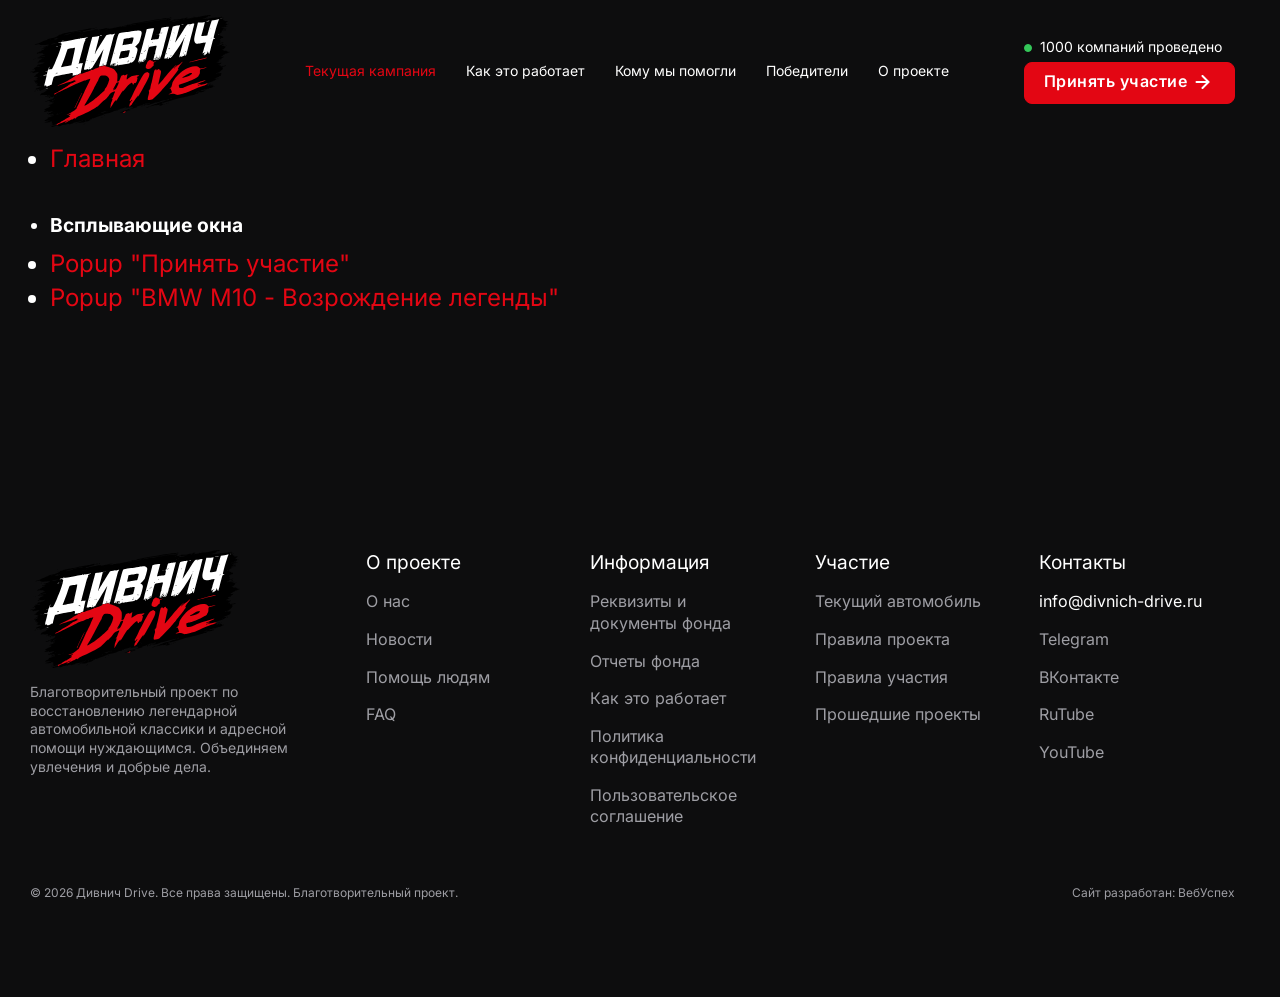
==== commit ef2a217c: "add" ====
--- a/index.html
+++ b/index.html
@@ -319,7 +319,7 @@
         </div>
         <!--/popup-outer-box-->
 
-        <div class="popup-outer-box popup-project active" id="popup-project">
+        <div class="popup-outer-box popup-project" id="popup-project">
             <div class="popup-box">
                 <a href="" class="btn-popup-close btn-action-ico ico-close js-popup-close"></a>
                 <div class="popup-content-wrap">
@@ -349,7 +349,6 @@
                                 </div>
                                 <div class="photo-inner-wrap photo-large">
                                     <div class="elm-photo photo-cover">
-                                        <!-- <img src="./img/popup2.png" alt=""> -->
                                         <img src="./img/lead.jpg" alt="" />
                                     </div>
                                 </div>
